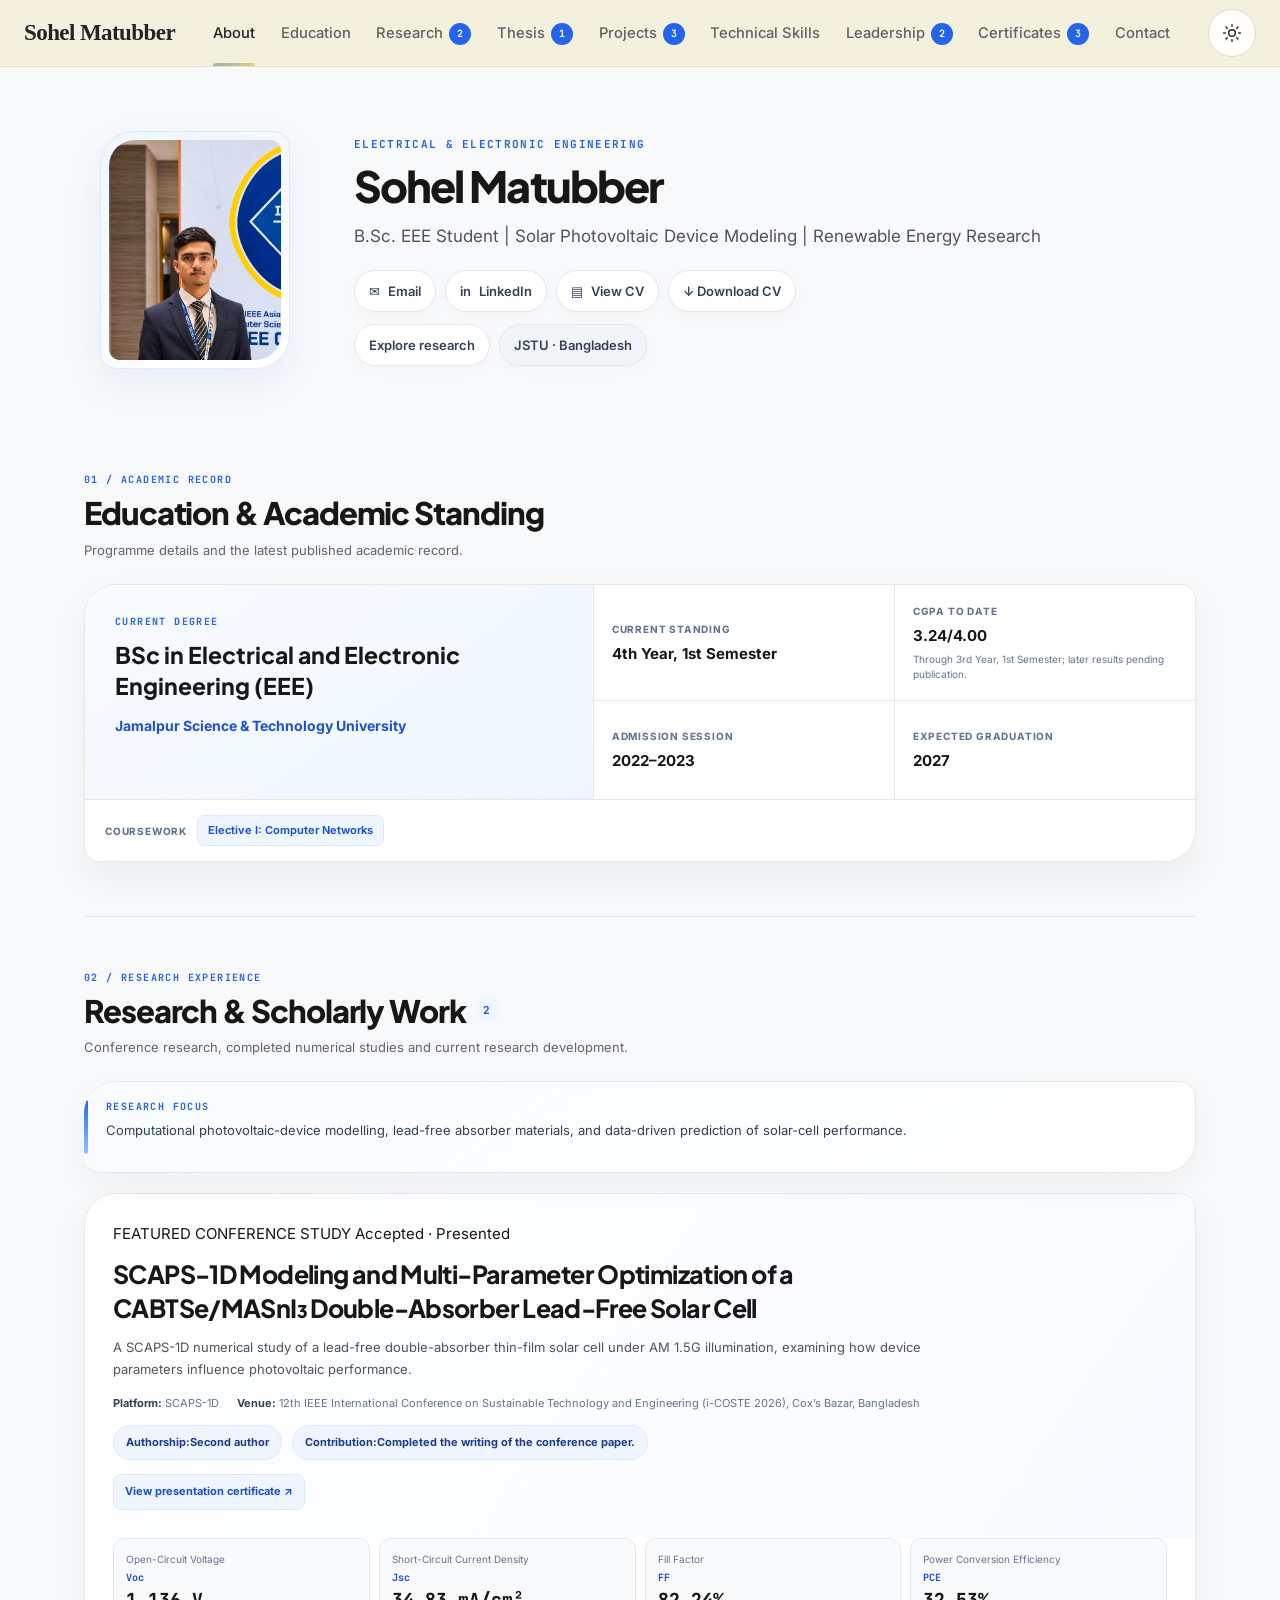
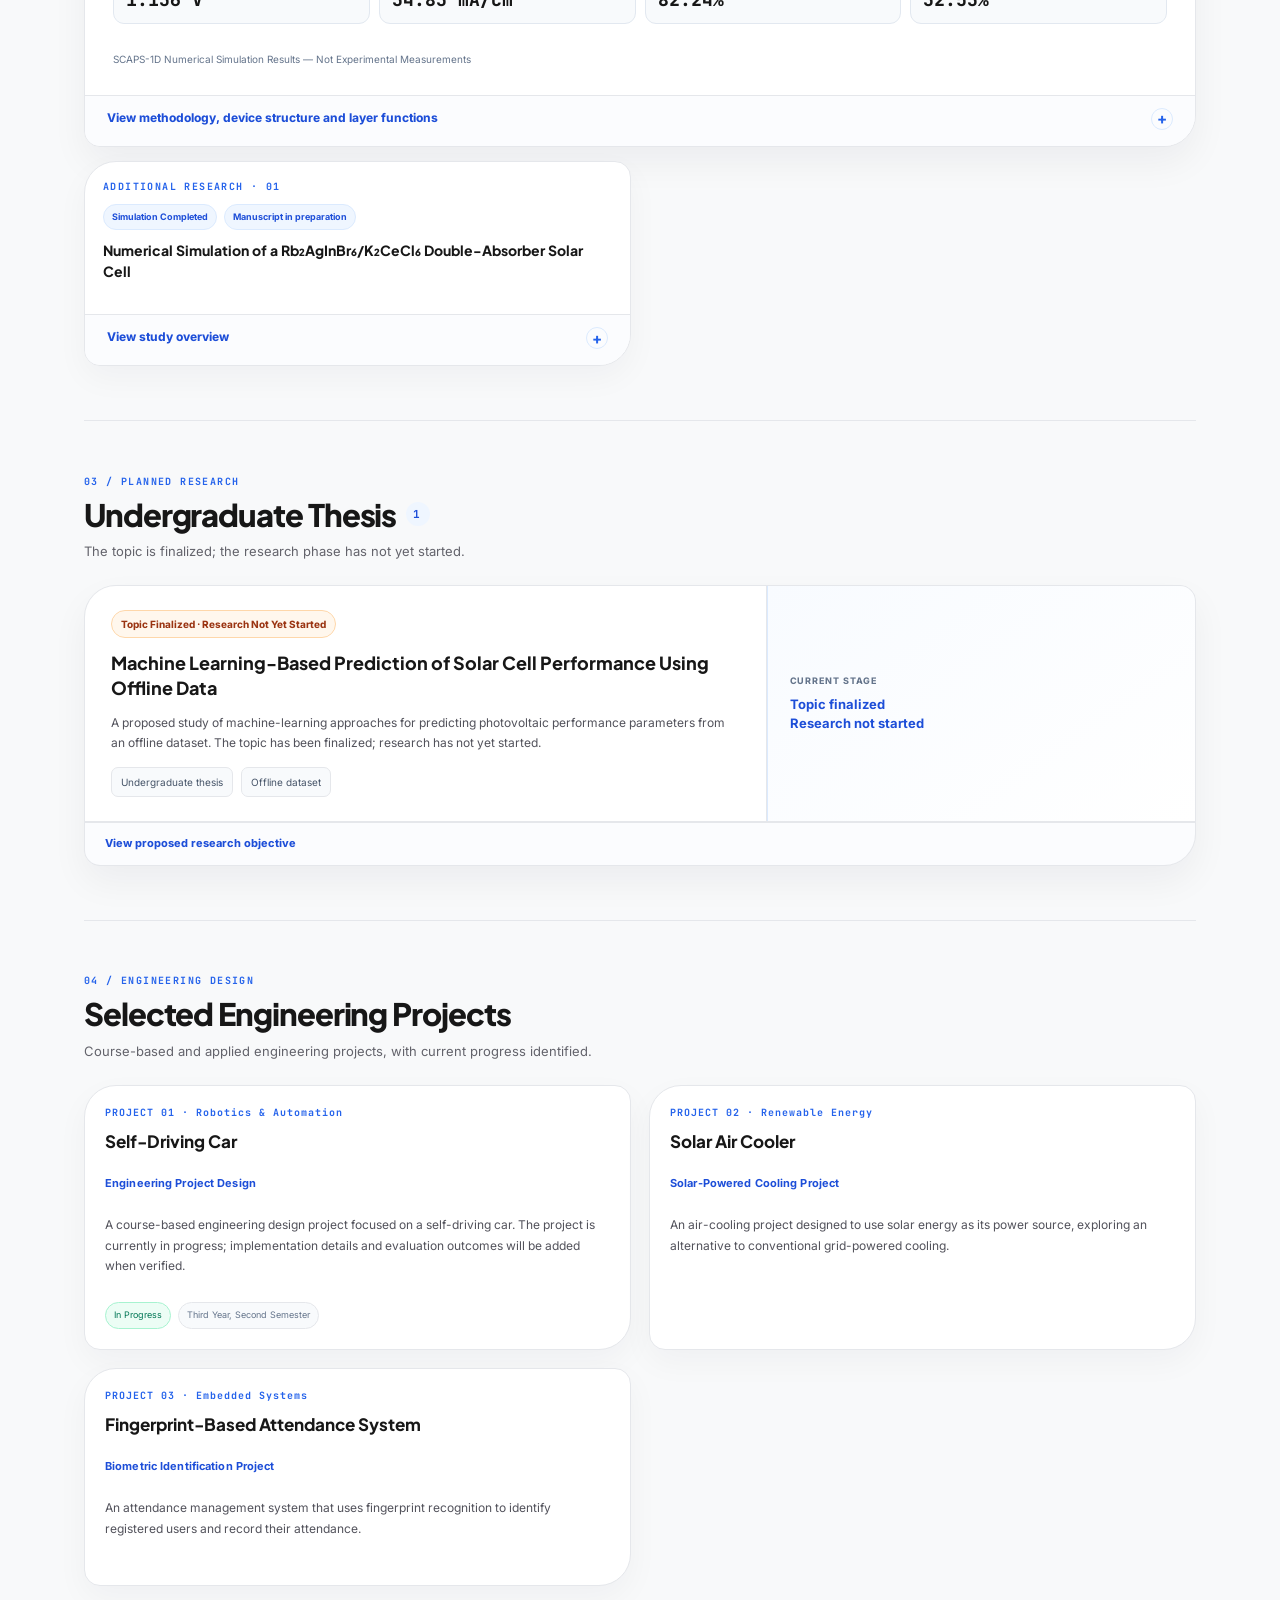
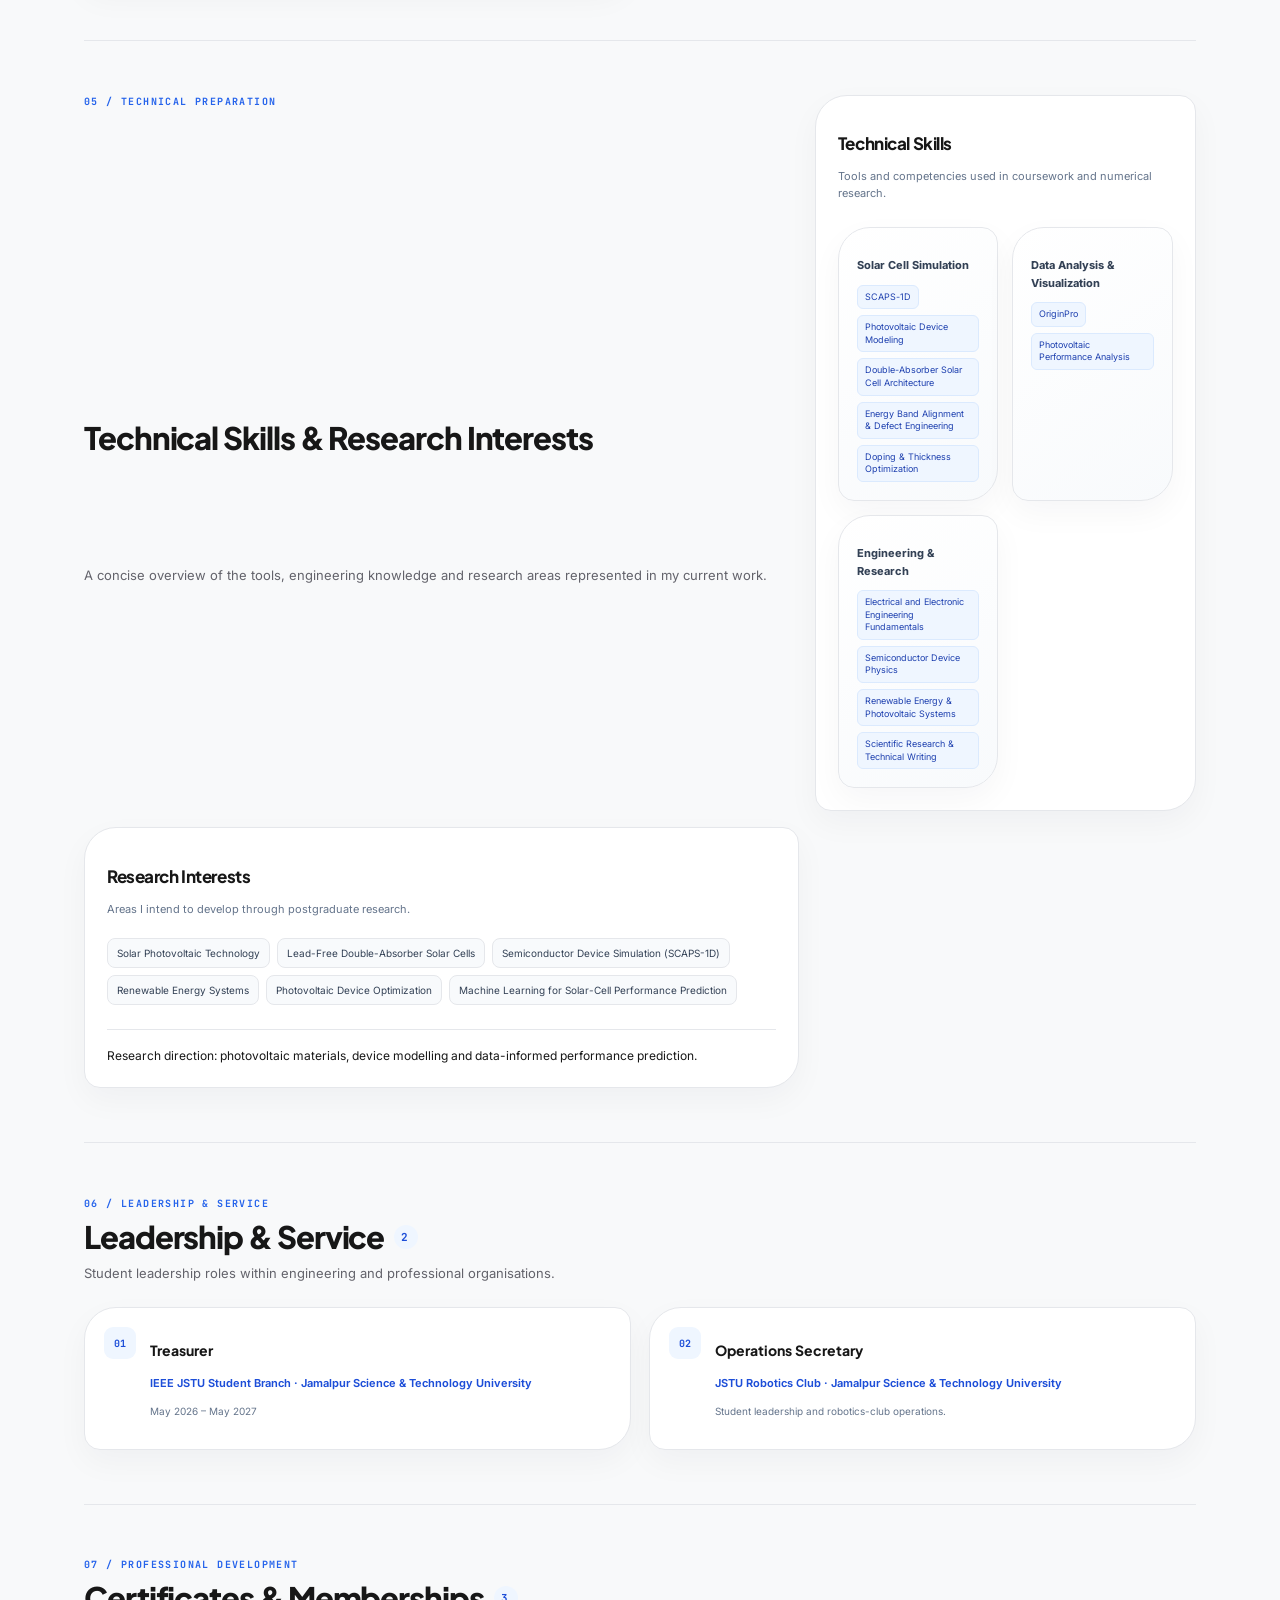
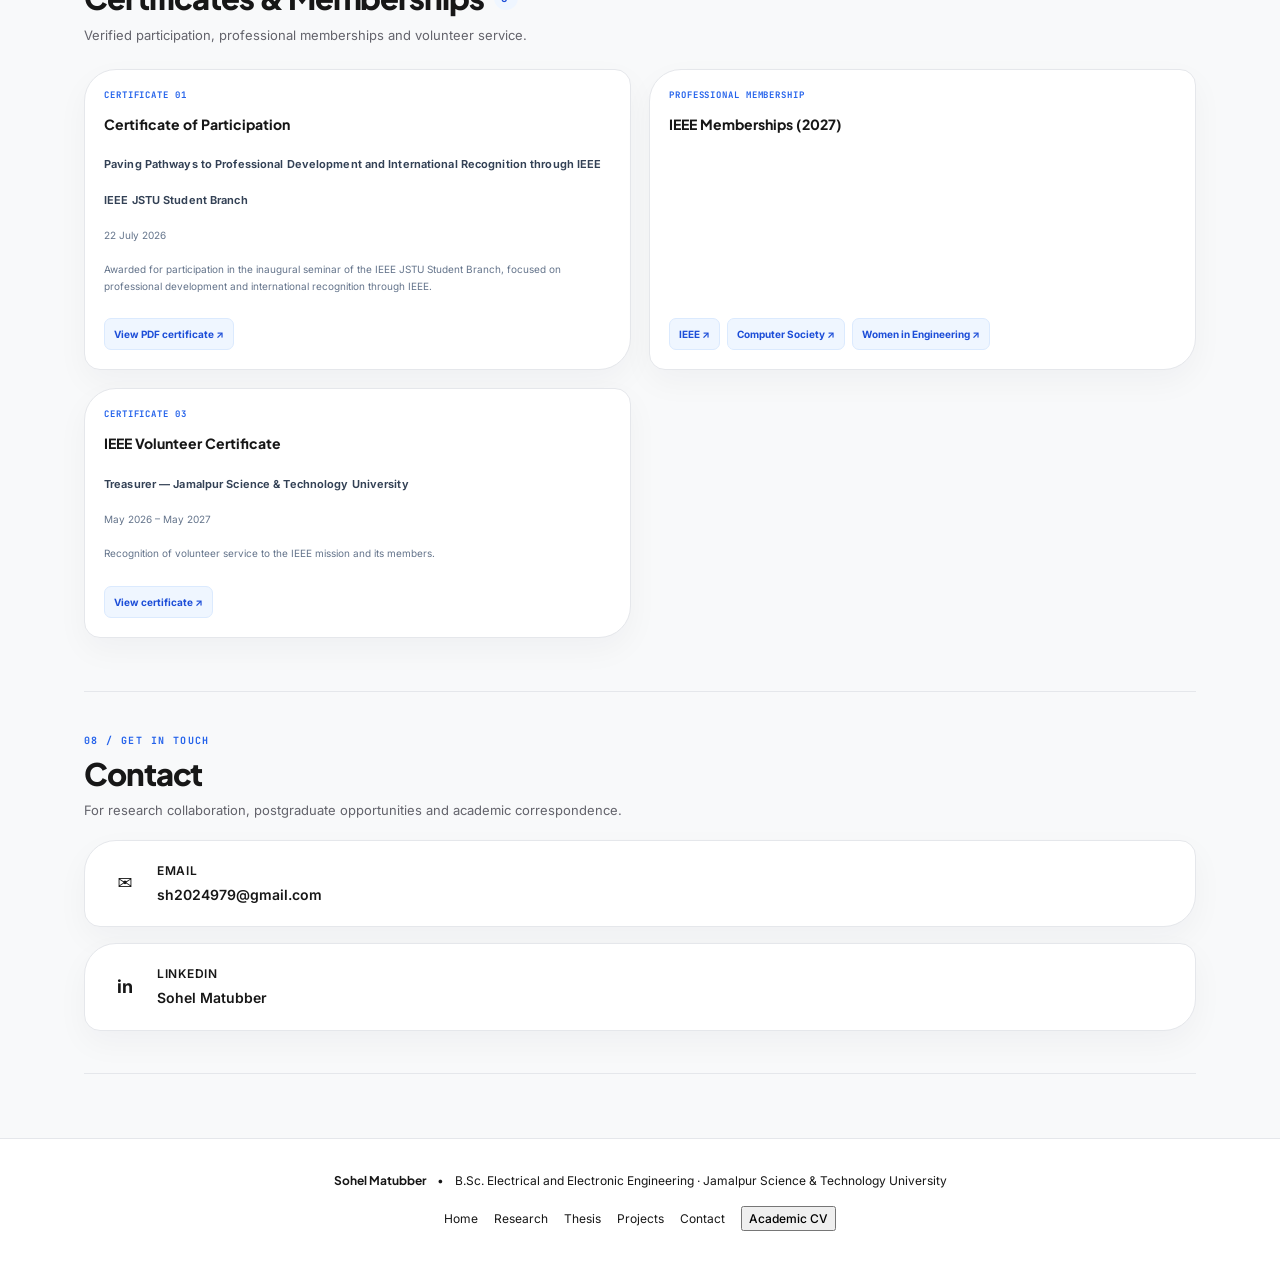
==== index.html @ e25b1589 "Add files via upload" ====
<!DOCTYPE html>

<html class="scroll-smooth" lang="en">
<head>
<meta charset="utf-8"/>
<meta content="width=device-width, initial-scale=1.0" name="viewport"/>
<meta content="#F8F9FA" name="theme-color"/>
<link href="data:image/svg+xml,%3Csvg xmlns='http://www.w3.org/2000/svg' viewBox='0 0 40 40'%3E%3Crect width='40' height='40' rx='8' fill='%23171717'/%3E%3Ctext x='20' y='26' text-anchor='middle' font-family='sans-serif' font-size='18' fill='white'%3ESM%3C/text%3E%3C/svg%3E" rel="icon"/>
<link href="https://fonts.googleapis.com" rel="preconnect"/>
<link crossorigin="" href="https://fonts.gstatic.com" rel="preconnect"/>
<link href="https://fonts.googleapis.com/css2?family=Inter:wght@400;500;600;700&amp;family=JetBrains+Mono:wght@400;500;600;700&amp;family=Plus+Jakarta+Sans:wght@600;700;800&amp;display=swap" rel="stylesheet"/>
<script type="application/ld+json">
    {"@context":"https://schema.org","@type":"Person","name":"Sohel Matubber","affiliation":{"@type":"CollegeOrUniversity","name":"Jamalpur Science & Technology University"},"sameAs":["https://www.linkedin.com/in/sohel-matubber"]}
  </script>
<style>
/* === Academic portfolio information architecture and section-specific layouts === */
:root { --portfolio-blue:#2563EB; --portfolio-blue-dark:#1D4ED8; --portfolio-ink:#171717; --portfolio-muted:#52525B; --portfolio-line:#E5E7EB; --portfolio-surface:#FFFFFF; --portfolio-canvas:#F8F9FA; }
main { max-width: 1160px !important; }
main > section { margin-block: 0; }
.portfolio-section { padding-block: clamp(30px,4vw,52px); border-bottom:1px solid #E5E7EB; }
.section-heading { display:grid; gap:6px; margin-bottom:22px; }
.section-kicker { display:block; color:#2563EB; font:700 10px/1.4 "JetBrains Mono",monospace; letter-spacing:.14em; text-transform:uppercase; }
.section-title-row { display:flex; align-items:center; gap:10px; flex-wrap:wrap; }
.section-title-row h2 { margin:0; color:#171717; font:800 clamp(23px,2.5vw,31px)/1.2 "Plus Jakarta Sans",Inter,sans-serif; letter-spacing:-.035em; }
.section-subtitle { max-width:760px; margin:0; color:#63636B; font-size:13px; line-height:1.65; }
.section-count { display:inline-grid; min-width:24px; height:24px; place-items:center; padding:0 7px; border-radius:999px; background:#EFF6FF; color:#1D4ED8; font:700 11px "JetBrains Mono",monospace; }
.reference-badge-neutral { background:#F1F5F9 !important; color:#334155 !important; border:1px solid #E2E8F0; }
.reference-biography { margin-top:30px !important; }
.reference-biography p { max-width:820px; text-align:left !important; font-size:15px !important; line-height:1.8 !important; }

/* Education: a credential panel plus compact academic facts. */
.education-card { display:grid; grid-template-columns:minmax(0,1.1fr) minmax(0,1.3fr); overflow:hidden; border:1px solid #E2E8F0; border-radius:18px; background:#fff; box-shadow:0 5px 20px rgba(15,23,42,.035); }
.education-primary { padding:clamp(20px,3vw,30px); background:linear-gradient(145deg,#F8FBFF,#EFF6FF); border-right:1px solid #DBEAFE; }
.education-degree { margin:10px 0 8px; color:#171717; font:750 clamp(18px,2vw,23px)/1.35 "Plus Jakarta Sans",Inter,sans-serif; }
.education-university { color:#1D4ED8; font-size:14px; font-weight:700; line-height:1.6; }
.education-session { margin-top:10px; color:#64748B; font-size:12px; }
.education-facts { display:grid; grid-template-columns:repeat(2,minmax(0,1fr)); gap:1px; background:#E5E7EB; }
.education-fact { min-height:98px; padding:18px; background:#fff; display:flex; flex-direction:column; justify-content:center; gap:6px; }
.education-fact span,.education-coursework-label { color:#64748B; font-size:10px; font-weight:750; letter-spacing:.08em; text-transform:uppercase; }
.education-fact strong { color:#171717; font-size:15px; line-height:1.4; }
.education-fact small { color:#64748B; font-size:10px; line-height:1.5; }
.education-coursework { grid-column:1/-1; padding:15px 20px; border-top:1px solid #E5E7EB; display:flex; align-items:center; flex-wrap:wrap; gap:10px; background:#fff; }
.education-coursework-chip { display:inline-flex; padding:6px 10px; border:1px solid #DBEAFE; border-radius:7px; background:#EFF6FF; color:#1D4ED8; font-size:11px; font-weight:650; }

/* Research: visible evidence first, technical depth on demand. */
.research-focus-card { margin-bottom:20px; padding:16px 20px; border:1px solid #DBEAFE; border-left:4px solid #2563EB; border-radius:12px; background:#F8FBFF; }
.research-focus-card p { margin-top:5px; color:#334155; font-size:13px; line-height:1.7; }
.featured-research-host { margin-top:0; }
.research-feature-card { overflow:hidden; border:1px solid #DCE5F2; border-radius:18px; background:#fff; box-shadow:0 8px 26px rgba(15,23,42,.045); }
.research-feature-heading { padding:clamp(20px,3vw,28px); background:linear-gradient(125deg,#fff 0%,#F7FAFF 100%); }
.research-feature-title { max-width:850px; margin:12px 0 0; color:#171717; font:750 clamp(18px,2vw,25px)/1.35 "Plus Jakarta Sans",Inter,sans-serif; letter-spacing:-.025em; }
.research-feature-summary { max-width:850px; margin:10px 0 0; color:#52525B; font-size:13px; line-height:1.75; }
.research-feature-meta { display:flex; flex-wrap:wrap; gap:8px 18px; margin-top:14px; color:#64748B; font-size:11px; }
.research-feature-meta strong { color:#334155; }
.research-preview-metrics { display:grid; grid-template-columns:repeat(4,minmax(0,1fr)); gap:9px; padding:0 clamp(20px,3vw,28px) 18px; }
.research-preview-metric { min-height:76px; display:flex; flex-direction:column; justify-content:center; gap:4px; padding:12px; border:1px solid #E2E8F0; border-radius:11px; background:#F8FAFC; }
.research-preview-metric span { color:#64748B; font-size:10px; }
.research-preview-metric small { color:#1D4ED8; font:700 10px "JetBrains Mono",monospace; }
.research-preview-metric strong { color:#171717; font:750 18px "JetBrains Mono",monospace; }
.research-preview-note { padding:0 clamp(20px,3vw,28px) 18px; color:#64748B; font-size:10px; line-height:1.5; }
.research-paper-actions { display:flex; flex-wrap:wrap; gap:9px; margin-top:14px; }
.research-paper-link { display:inline-flex; align-items:center; gap:6px; padding:8px 11px; border:1px solid #DBEAFE; border-radius:8px; color:#1D4ED8; background:#EFF6FF; font-size:11px; font-weight:700; text-decoration:none; }
.research-disclosure { border-top:1px solid #E5E7EB; background:#fff; }
.research-disclosure-summary { min-height:50px; padding:12px 22px; color:#1D4ED8; background:#FBFCFE; font-size:12px; font-weight:750; cursor:pointer; list-style:none; }
.research-disclosure-summary::-webkit-details-marker { display:none; }
.research-disclosure-summary::marker { content:""; }
.research-disclosure-summary::after { content:"+"; display:inline-grid; float:right; width:22px; height:22px; place-items:center; border:1px solid #DBEAFE; border-radius:50%; color:#2563EB; font-size:15px; line-height:1; }
.research-disclosure[open] > .research-disclosure-summary::after { content:"−"; }
.research-details-content { display:grid; gap:24px; padding:22px; border-top:1px solid #E5E7EB; }
.research-method-grid { display:grid; grid-template-columns:minmax(0,1fr) minmax(0,1fr); gap:20px; align-items:start; }
.research-method-copy h4,.research-section-heading h4 { margin:6px 0 8px; color:#171717; font:750 16px/1.4 "Plus Jakarta Sans",Inter,sans-serif; }
.research-method-copy p,.research-section-heading p { color:#52525B; font-size:12px; line-height:1.75; }
.research-structure-figure { margin:0; padding:10px; border:1px solid #E5E7EB; border-radius:12px; background:#fff; }
.research-structure-figure img { display:block; width:100%; max-height:270px; object-fit:contain; }
.research-structure-figure figcaption { margin-top:8px; color:#64748B; font-size:10px; line-height:1.55; }
.research-section-heading { display:flex; align-items:flex-end; justify-content:space-between; gap:12px; margin-bottom:12px; }
.research-section-eyebrow { color:#64748B; font:700 9px "JetBrains Mono",monospace; letter-spacing:.12em; }
.research-simulation-label,.research-layer-count { padding:6px 9px; border:1px solid #DBEAFE; border-radius:999px; background:#EFF6FF; color:#1D4ED8; font:700 9px "JetBrains Mono",monospace; white-space:nowrap; }
.research-metrics-section,.research-explorer-section { padding-top:20px; border-top:1px solid #E5E7EB; }
.research-metrics-grid { display:grid; grid-template-columns:repeat(4,minmax(0,1fr)); gap:9px; }
.research-metric-card { padding:12px; border:1px solid #E2E8F0; border-radius:10px; background:#F8FAFC; }
.research-metric-label { display:block; color:#64748B; font-size:10px; }
.research-metric-symbol { display:block; margin-top:4px; color:#1D4ED8; font:700 10px "JetBrains Mono",monospace; }
.research-metric-card strong { display:block; margin-top:5px; color:#171717; font:750 18px "JetBrains Mono",monospace; }
.research-metric-highlight { border-color:#BFDBFE; background:#EFF6FF; }
.research-metrics-footnote { margin-top:8px; color:#64748B; font-size:10px; }
.research-explorer-grid { display:grid; grid-template-columns:minmax(0,.9fr) minmax(0,1.1fr); gap:14px; }
.device-layer-list { display:grid; gap:5px; padding:12px; border:1px solid #E5E7EB; border-radius:12px; background:#F8FAFC; }
.device-layer-row { display:grid; justify-items:center; }
.device-layer-button { display:grid; width:100%; grid-template-columns:26px minmax(0,1fr) auto; align-items:center; gap:9px; min-height:51px; padding:8px 10px; border:1px solid var(--layer-border,#CBD5E1); border-left:4px solid var(--layer-color,#64748B); border-radius:9px; background:var(--layer-bg,#fff); color:#172033; text-align:left; cursor:pointer; transition:transform .18s ease,box-shadow .18s ease,border-color .18s ease; }
.device-layer-button:hover { transform:translateX(2px); }
.device-layer-button[aria-pressed="true"] { box-shadow:0 0 0 2px rgba(37,99,235,.14),0 5px 14px rgba(15,23,42,.06); border-color:var(--layer-color,#2563EB); }
.device-layer-button[data-layer="au"] { --layer-color:#C99B16; --layer-border:#E8D58B; --layer-bg:#FFFBEB; }
.device-layer-button[data-layer="zn3p2"] { --layer-color:#D97706; --layer-border:#FED7AA; --layer-bg:#FFF7ED; }
.device-layer-button[data-layer="masni3"] { --layer-color:#E11D48; --layer-border:#FECDD3; --layer-bg:#FFF1F2; }
.device-layer-button[data-layer="cuagbesnse4"] { --layer-color:#059669; --layer-border:#A7F3D0; --layer-bg:#ECFDF5; }
.device-layer-button[data-layer="etl"] { --layer-color:#0284C7; --layer-border:#BAE6FD; --layer-bg:#F0F9FF; }
.device-layer-button[data-layer="fto"] { --layer-color:#64748B; --layer-border:#CBD5E1; --layer-bg:#F1F5F9; }
.device-layer-number { display:grid; width:25px; height:25px; place-items:center; border-radius:7px; background:#fff; color:#475569; font:700 9px "JetBrains Mono",monospace; }
.device-layer-copy { display:grid; gap:3px; min-width:0; }
.device-layer-formula { color:#172033; font:750 13px "JetBrains Mono",monospace; }
.device-layer-material { overflow:hidden; color:#64748B; font-size:9px; text-overflow:ellipsis; white-space:nowrap; }
.device-layer-spec { color:#475569; font:700 9px "JetBrains Mono",monospace; white-space:nowrap; }
.device-layer-connector { color:#94A3B8; font-size:12px; }
.device-layer-direction { margin-top:6px; color:#64748B; font-size:9px; text-align:center; }
.layer-inspector-panel { display:flex; flex-direction:column; justify-content:space-between; padding:18px; border:1px solid #DBEAFE; border-radius:12px; background:linear-gradient(145deg,#fff,#F8FBFF); }
.layer-inspector-content { display:grid; gap:12px; }
.layer-inspector-heading { padding-bottom:10px; border-bottom:1px solid #E2E8F0; }
.layer-inspector-step { color:#2563EB; font:700 9px "JetBrains Mono",monospace; letter-spacing:.1em; }
.layer-inspector-heading h5 { display:flex; flex-wrap:wrap; align-items:center; gap:8px; margin:7px 0 0; color:#172033; font:750 15px "Plus Jakarta Sans",Inter,sans-serif; }
.layer-inspector-formula { padding:4px 7px; border:1px solid #DBEAFE; border-radius:6px; background:#EFF6FF; color:#1D4ED8; font:750 12px "JetBrains Mono",monospace; }
.layer-inspector-fact { display:grid; gap:3px; }
.layer-inspector-fact>span,.layer-inspector-description>span { color:#64748B; font-size:9px; font-weight:750; letter-spacing:.08em; text-transform:uppercase; }
.layer-inspector-fact>strong { color:#243247; font-size:11px; line-height:1.5; }
.layer-inspector-description p { margin-top:4px; color:#526176; font-size:11px; line-height:1.7; }
.layer-inspector-footer { margin-top:15px; padding-top:10px; border-top:1px solid #E2E8F0; color:#64748B; font-size:9px; }

/* Thesis: clearly labelled as planned work, not completed research. */
.thesis-card { display:grid; grid-template-columns:minmax(0,1fr) 220px; gap:0; overflow:hidden; border:1px solid #DBEAFE; border-radius:16px; background:#fff; box-shadow:0 5px 20px rgba(15,23,42,.035); }
.thesis-main { padding:22px 24px; }
.thesis-status { display:inline-flex; padding:5px 9px; border-radius:999px; background:#FFF7ED; color:#9A3412; border:1px solid #FED7AA; font-size:10px; font-weight:750; }
.thesis-title { margin:12px 0 8px; color:#171717; font:750 18px/1.4 "Plus Jakarta Sans",Inter,sans-serif; }
.thesis-summary { color:#52525B; font-size:12px; line-height:1.7; max-width:780px; }
.thesis-facts { display:flex; flex-wrap:wrap; gap:8px; margin-top:14px; }
.thesis-fact-chip { padding:6px 9px; border:1px solid #E5E7EB; border-radius:7px; color:#475569; background:#F8FAFC; font-size:10px; }
.thesis-side { display:flex; flex-direction:column; justify-content:center; gap:7px; padding:20px; border-left:1px solid #DBEAFE; background:#F8FBFF; }
.thesis-side span { color:#64748B; font-size:9px; font-weight:750; letter-spacing:.1em; text-transform:uppercase; }
.thesis-side strong { color:#1D4ED8; font-size:13px; line-height:1.5; }
.thesis-card details { grid-column:1/-1; border-top:1px solid #E5E7EB; }
.thesis-card details summary { padding:12px 20px; color:#1D4ED8; background:#FBFCFE; font-size:11px; font-weight:750; cursor:pointer; list-style:none; }
.thesis-card details summary::-webkit-details-marker { display:none; }
.thesis-detail-content { padding:15px 20px; border-top:1px solid #E5E7EB; color:#52525B; font-size:12px; line-height:1.7; }

/* Projects: visual index cards, not consecutive explanatory paragraphs. */
.project-grid { display:grid; grid-template-columns:repeat(2,minmax(0,1fr)); gap:14px; }
.project-card { position:relative; display:flex; min-height:205px; flex-direction:column; padding:20px; border:1px solid #E5E7EB; border-radius:15px; background:#fff; box-shadow:0 4px 16px rgba(15,23,42,.03); }
.project-card-primary { border-color:#BFDBFE; background:linear-gradient(145deg,#fff,#F8FBFF); }
.project-index { color:#2563EB; font:700 10px "JetBrains Mono",monospace; letter-spacing:.1em; }
.project-card h3 { margin-top:11px; color:#171717; font:750 17px/1.35 "Plus Jakarta Sans",Inter,sans-serif; }
.project-subtitle { margin-top:5px; color:#1D4ED8; font-size:11px; font-weight:700; }
.project-description { margin-top:12px; color:#52525B; font-size:12px; line-height:1.7; }
.project-meta { display:flex; flex-wrap:wrap; gap:7px; margin-top:auto; padding-top:14px; }
.project-meta span { padding:5px 8px; border:1px solid #E5E7EB; border-radius:7px; color:#64748B; background:#F8FAFC; font-size:9px; }
.project-status { border-color:#A7F3D0 !important; background:#ECFDF5 !important; color:#047857 !important; }

/* Technical skills: grouped capability tiles and a compact research-interest rail. */
.technical-section { display:grid; grid-template-columns:minmax(0,1.5fr) minmax(260px,.8fr); gap:16px; align-items:stretch; }
.skills-panel,.interests-panel { padding:22px; border:1px solid #E5E7EB; border-radius:16px; background:#fff; box-shadow:0 4px 16px rgba(15,23,42,.03); }
.skills-panel h2,.interests-panel h2 { color:#171717; font:750 17px "Plus Jakarta Sans",Inter,sans-serif; }
.skills-panel>div>p,.interests-panel p { color:#64748B; font-size:11px; line-height:1.6; }
.skills-card-grid { display:grid; grid-template-columns:repeat(2,minmax(0,1fr)); gap:10px; }
.skill-group-card { padding:14px; border:1px solid #E5E7EB; border-radius:11px; background:#F9FAFB; }
.skill-group-card h3 { margin-bottom:10px; color:#334155; font-size:11px; font-weight:750; }
.skill-chip-list { display:flex; flex-wrap:wrap; gap:6px; }
.skill-chip { display:inline-flex; padding:5px 7px; border:1px solid #DBEAFE; border-radius:6px; background:#EFF6FF; color:#1E40AF; font-size:9px; line-height:1.4; }
.interest-chip-list { display:flex; flex-wrap:wrap; gap:7px; margin-top:14px; }
.interest-chip { display:inline-flex; padding:7px 9px; border:1px solid #E5E7EB; border-radius:8px; background:#F8FAFC; color:#334155; font-size:10px; line-height:1.4; }

/* Leadership and certificates: evidence-led compact cards. */
.leadership-grid,.certificate-grid { display:grid; grid-template-columns:repeat(2,minmax(0,1fr)); gap:13px; }
.leadership-card,.certificate-card { padding:19px; border:1px solid #E5E7EB; border-radius:14px; background:#fff; box-shadow:0 4px 16px rgba(15,23,42,.03); }
.leadership-card { display:grid; grid-template-columns:34px minmax(0,1fr); gap:12px; }
.leadership-number { display:grid; width:32px; height:32px; place-items:center; border-radius:9px; background:#EFF6FF; color:#1D4ED8; font:700 10px "JetBrains Mono",monospace; }
.leadership-card h3,.certificate-card h3 { color:#171717; font:750 14px/1.4 "Plus Jakarta Sans",Inter,sans-serif; }
.leadership-org { margin-top:4px; color:#1D4ED8; font-size:11px; font-weight:650; }
.leadership-date { margin-top:8px; color:#64748B; font-size:10px; }
.certificate-card { display:flex; flex-direction:column; min-height:185px; }
.certificate-type { color:#2563EB; font:700 9px "JetBrains Mono",monospace; letter-spacing:.1em; text-transform:uppercase; }
.certificate-event { margin-top:8px; color:#334155; font-size:11px; font-weight:650; line-height:1.55; }
.certificate-description { margin-top:8px; color:#64748B; font-size:10px; line-height:1.65; }
.certificate-meta { margin-top:7px; color:#64748B; font-size:10px; }
.certificate-links { display:flex; flex-wrap:wrap; gap:7px; margin-top:auto; padding-top:14px; }
.certificate-link { display:inline-flex; padding:7px 9px; border:1px solid #DBEAFE; border-radius:7px; background:#EFF6FF; color:#1D4ED8; font-size:10px; font-weight:700; text-decoration:none; }
.contact-section { border-bottom:0; padding-bottom:28px; }
.contact-section .section-heading { margin-bottom:18px; }

/* Responsive and dark theme refinements. */
@media(max-width:820px) {
  .education-card { grid-template-columns:1fr; }
  .education-primary { border-right:0; border-bottom:1px solid #DBEAFE; }
  .research-method-grid,.research-explorer-grid,.technical-section { grid-template-columns:1fr; }
  .thesis-card { grid-template-columns:1fr; }
  .thesis-side { border-left:0; border-top:1px solid #DBEAFE; }
}
@media(max-width:620px) {
  .research-preview-metrics,.research-metrics-grid { grid-template-columns:repeat(2,minmax(0,1fr)); }
  .project-grid,.leadership-grid,.certificate-grid,.skills-card-grid { grid-template-columns:1fr; }
  .section-heading { margin-bottom:17px; }
  .education-facts { grid-template-columns:1fr 1fr; }
  .research-feature-meta { display:grid; gap:6px; }
  .research-details-content { padding:16px; }
  .device-layer-button { grid-template-columns:24px minmax(0,1fr); }
  .device-layer-spec { grid-column:2; }
}
:root[data-theme="dark"] .portfolio-section { border-bottom-color:#3F3F46; }
:root[data-theme="dark"] .section-title-row h2,
:root[data-theme="dark"] .education-degree,
:root[data-theme="dark"] .research-feature-title,
:root[data-theme="dark"] .project-card h3,
:root[data-theme="dark"] .skills-panel h2,
:root[data-theme="dark"] .interests-panel h2,
:root[data-theme="dark"] .leadership-card h3,
:root[data-theme="dark"] .certificate-card h3 { color:#FFFFFF; }
:root[data-theme="dark"] .section-subtitle,
:root[data-theme="dark"] .research-feature-summary,
:root[data-theme="dark"] .project-description,
:root[data-theme="dark"] .certificate-description { color:#D4D4D8; }
:root[data-theme="dark"] .education-card,
:root[data-theme="dark"] .education-fact,
:root[data-theme="dark"] .research-feature-card,
:root[data-theme="dark"] .project-card,
:root[data-theme="dark"] .skills-panel,
:root[data-theme="dark"] .interests-panel,
:root[data-theme="dark"] .leadership-card,
:root[data-theme="dark"] .certificate-card,
:root[data-theme="dark"] .thesis-card { background:#18181B; border-color:#3F3F46; }
:root[data-theme="dark"] .education-primary,
:root[data-theme="dark"] .thesis-side,
:root[data-theme="dark"] .research-feature-heading,
:root[data-theme="dark"] .research-focus-card { background:#1E293B; }
:root[data-theme="dark"] .education-facts { background:#3F3F46; }
:root[data-theme="dark"] .research-preview-metric,
:root[data-theme="dark"] .skill-group-card,
:root[data-theme="dark"] .interest-chip,
:root[data-theme="dark"] .project-meta span { background:#27272A; border-color:#52525B; }
:root[data-theme="dark"] .research-preview-metric strong,
:root[data-theme="dark"] .education-fact strong,
:root[data-theme="dark"] .education-university,
:root[data-theme="dark"] .thesis-title { color:#FFFFFF; }
:root[data-theme="dark"] .research-disclosure,
:root[data-theme="dark"] .research-disclosure-summary,
:root[data-theme="dark"] .thesis-card details summary { background:#18181B; }
:root[data-theme="dark"] .research-details-content,
:root[data-theme="dark"] .thesis-detail-content { border-color:#3F3F46; color:#D4D4D8; }


.nav-count { display:inline-grid; min-width:20px; height:20px; place-items:center; padding:0 5px; border-radius:999px; background:#2563EB; color:#fff; font-size:10px; font-weight:700; }
.additional-research-grid { display:grid; grid-template-columns:repeat(2,minmax(0,1fr)); gap:13px; margin-top:14px; }
.additional-research-card { overflow:hidden; border:1px solid #E5E7EB; border-radius:14px; background:#fff; }
.additional-research-main { padding:18px; }
.additional-research-status { display:flex; flex-wrap:wrap; gap:7px; margin-top:10px; }
.additional-research-status span { padding:5px 8px; border:1px solid #DBEAFE; border-radius:999px; background:#EFF6FF; color:#1D4ED8; font-size:9px; font-weight:700; }
.additional-research-card h3 { margin-top:10px; color:#171717; font:750 14px/1.5 "Plus Jakarta Sans",Inter,sans-serif; }
.additional-research-detail { padding:14px 20px; border-top:1px solid #E5E7EB; color:#52525B; font-size:11px; line-height:1.7; }
.research-architecture-line { display:flex; flex-wrap:wrap; align-items:center; justify-content:center; gap:7px; margin:12px 0; padding:12px; border:1px solid #DBEAFE; border-radius:10px; background:#F8FBFF; color:#1E40AF; font:700 10px "JetBrains Mono",monospace; }
.research-architecture-line b { color:#94A3B8; }
:root[data-theme="dark"] .additional-research-card { background:#18181B; border-color:#3F3F46; }
:root[data-theme="dark"] .additional-research-card h3 { color:#FFFFFF; }
:root[data-theme="dark"] .additional-research-detail { color:#D4D4D8; border-color:#3F3F46; }
:root[data-theme="dark"] .research-architecture-line { background:#1E293B; border-color:#334155; color:#DBEAFE; }
:root[data-theme="dark"] .education-session,
:root[data-theme="dark"] .education-fact small,
:root[data-theme="dark"] .education-fact span,
:root[data-theme="dark"] .thesis-summary,
:root[data-theme="dark"] .leadership-date { color:#D4D4D8; }
:root[data-theme="dark"] .education-coursework,
:root[data-theme="dark"] .research-focus-card { border-color:#334155; }
@media(max-width:620px) {
  .additional-research-grid { grid-template-columns:1fr; }
  .research-architecture-line { justify-content:flex-start; }
}

.layer-candidate-list { display:grid; gap:7px; padding-top:11px; border-top:1px solid #E2E8F0; }
.layer-candidate-list>span { color:#64748B; font-size:9px; font-weight:750; letter-spacing:.08em; text-transform:uppercase; }
.layer-candidate-list>div { display:flex; flex-wrap:wrap; gap:5px; }
.layer-candidate-list b { padding:5px 7px; border:1px solid #DBEAFE; border-radius:6px; background:#EFF6FF; color:#1D4ED8; font:700 10px "JetBrains Mono",monospace; }
:root[data-theme="dark"] .layer-candidate-list { border-color:#3F3F46; }
:root[data-theme="dark"] .layer-candidate-list b { background:#1E3A8A; border-color:#1D4ED8; color:#DBEAFE; }

  
main { padding-top:0 !important; padding-bottom:0 !important; }
main > section { margin:0 !important; }
.research-configuration { display:grid; gap:5px; margin-top:14px; padding:11px 13px; border:1px solid #E5E7EB; border-radius:9px; background:#F8FAFC; }
.research-configuration span { color:#64748B; font-size:9px; font-weight:750; letter-spacing:.08em; text-transform:uppercase; }
.research-configuration strong { color:#334155; font:700 10px/1.6 "JetBrains Mono",monospace; overflow-wrap:anywhere; }
:root[data-theme="dark"] .research-configuration { background:#27272A; border-color:#52525B; }
:root[data-theme="dark"] .research-configuration strong { color:#E4E4E7; }

  
.reference-hero {
  margin-left:calc((100vw - min(100vw,1160px)) / -2) !important;
  margin-right:calc((100vw - min(100vw,1160px)) / -2) !important;
}

  
/* ===== Professor-review refinement: compact portrait, clearer section hierarchy, softer non-square cards ===== */
.reference-hero-top{
  display:grid;
  grid-template-columns:minmax(160px,205px) minmax(0,1fr);
  gap:clamp(24px,4vw,48px);
  align-items:start;
}
.reference-portrait-wrap{
  width:100%;
  max-width:205px;
}
.reference-portrait{
  position:relative;
  width:100%;
  aspect-ratio:4 / 5;
  padding:10px;
  border:1px solid #DBEAFE;
  border-radius:36px 16px 36px 16px;
  background:linear-gradient(160deg,#EFF6FF 0%,#FFFFFF 72%);
  box-shadow:0 14px 36px rgba(37,99,235,.08);
  overflow:hidden;
}
.reference-portrait img{
  width:100% !important;
  height:100% !important;
  object-fit:cover;
  object-position:center top;
  display:block;
  border-radius:28px 12px 28px 12px;
}
.reference-identity{
  min-width:0;
  padding-top:4px;
}
.reference-actions,
.reference-badges{
  display:flex;
  flex-wrap:wrap;
  gap:10px;
}
.reference-action,
.reference-badge{
  display:inline-flex;
  align-items:center;
  gap:8px;
  padding:10px 14px;
  border:1px solid #E5E7EB;
  border-radius:999px;
  background:#FFFFFF;
  box-shadow:0 4px 14px rgba(15,23,42,.03);
}
.reference-biography{
  max-width:72ch;
}
.reference-biography p{
  margin:0;
}
.portfolio-section{
  padding-block:clamp(44px,5vw,64px);
}
.section-heading{
  margin-bottom:24px;
}
.education-card,
.research-feature-card,
.research-focus-card,
.additional-research-card,
.thesis-card,
.project-card,
.skill-group-card,
.certificate-card,
.leadership-card,
.skills-panel,
.interests-panel,
.contact-section .academic-card{
  border-radius:32px 16px 32px 16px !important;
  overflow:hidden;
  border:1px solid #E5E7EB;
  background:#FFFFFF;
  box-shadow:0 12px 32px rgba(15,23,42,.04);
}
.research-focus-card{
  position:relative;
  padding:18px 22px;
  border-left:0;
  background:linear-gradient(145deg,#F8FBFF 0%,#FFFFFF 100%);
}
.research-focus-card::before{
  content:"";
  position:absolute;
  left:0;
  top:18px;
  bottom:18px;
  width:4px;
  border-radius:999px;
  background:linear-gradient(180deg,#2563EB 0%,#93C5FD 100%);
}
.education-card,
.research-feature-card,
.thesis-card{
  box-shadow:0 16px 36px rgba(15,23,42,.05);
}
.additional-research-grid,
.project-grid,
.certificate-grid,
.leadership-grid{
  display:grid;
  grid-template-columns:repeat(2,minmax(0,1fr));
  gap:18px;
}
.project-card,
.additional-research-card,
.certificate-card,
.leadership-card{
  height:100%;
}
.project-subtitle,
.certificate-event,
.leadership-subtitle{
  letter-spacing:.01em;
}
.project-meta span,
.additional-research-status span,
.certificate-meta span,
.leadership-meta span{
  border-radius:999px;
}
.thesis-card{
  display:grid;
  grid-template-columns:minmax(0,1.35fr) minmax(250px,.85fr);
  gap:1px;
  background:#E5E7EB;
}
.thesis-main,
.thesis-side{
  background:#FFFFFF;
}
.thesis-main{
  padding:24px 26px;
}
.thesis-side{
  padding:24px 22px;
  background:linear-gradient(145deg,#F8FBFF,#FFFFFF);
}
.skills-card-grid{
  display:grid;
  grid-template-columns:repeat(2,minmax(0,1fr));
  gap:14px;
}
.skill-group-card{
  padding:18px;
  background:linear-gradient(145deg,#FFFFFF,#F8FAFC);
}
.device-layer-list{
  padding:14px;
  border-radius:24px 12px 24px 12px;
  background:linear-gradient(160deg,#F8FAFC,#FFFFFF);
}
.device-layer-button{
  border-radius:18px 10px 18px 10px;
}
.research-structure-figure{
  border-radius:28px 14px 28px 14px;
  overflow:hidden;
}
.research-authorship{
  display:flex;
  flex-wrap:wrap;
  gap:10px;
  margin-top:12px;
}
.research-authorship span{
  display:inline-flex;
  align-items:center;
  padding:8px 12px;
  border:1px solid #DBEAFE;
  border-radius:999px;
  background:#EFF6FF;
  color:#1E3A8A;
  font-size:11px;
  font-weight:700;
}
.research-paper-actions{
  margin-top:14px;
}
.contact-section .grid{
  row-gap:16px;
}
:root[data-theme="dark"] .reference-portrait{
  border-color:#1D4ED8;
  background:linear-gradient(160deg,#111827 0%,#0A0A0A 72%);
  box-shadow:0 16px 36px rgba(2,6,23,.45);
}
:root[data-theme="dark"] .reference-action,
:root[data-theme="dark"] .reference-badge,
:root[data-theme="dark"] .education-card,
:root[data-theme="dark"] .research-feature-card,
:root[data-theme="dark"] .research-focus-card,
:root[data-theme="dark"] .additional-research-card,
:root[data-theme="dark"] .thesis-card,
:root[data-theme="dark"] .project-card,
:root[data-theme="dark"] .skill-group-card,
:root[data-theme="dark"] .certificate-card,
:root[data-theme="dark"] .leadership-card,
:root[data-theme="dark"] .skills-panel,
:root[data-theme="dark"] .interests-panel,
:root[data-theme="dark"] .contact-section .academic-card,
:root[data-theme="dark"] .thesis-main,
:root[data-theme="dark"] .thesis-side{
  background:#111827;
  border-color:#334155;
  box-shadow:none;
}
:root[data-theme="dark"] .research-focus-card{
  background:linear-gradient(145deg,#0F172A 0%,#111827 100%);
}
:root[data-theme="dark"] .research-focus-card::before{
  background:linear-gradient(180deg,#60A5FA 0%,#1D4ED8 100%);
}
:root[data-theme="dark"] .thesis-card{
  background:#334155;
}
:root[data-theme="dark"] .skill-group-card{
  background:linear-gradient(145deg,#111827,#0F172A);
}
:root[data-theme="dark"] .device-layer-list{
  background:linear-gradient(160deg,#0F172A,#111827);
}
:root[data-theme="dark"] .research-authorship span{
  background:#0F172A;
  border-color:#1D4ED8;
  color:#DBEAFE;
}
@media (max-width: 1024px){
  .additional-research-grid,
  .project-grid,
  .certificate-grid,
  .leadership-grid,
  .skills-card-grid,
  .thesis-card{
    grid-template-columns:1fr;
  }
}
@media (max-width: 820px){
  .reference-hero-top{
    grid-template-columns:1fr;
    gap:20px;
  }
  .reference-portrait-wrap{
    max-width:170px;
  }
}

</style><style id="standalone-fallback-styles">
/* Standalone fallback styles: the site remains fully styled if Tailwind CDN is unavailable. */
:root{
  --site-blue:#2563EB;--site-blue-dark:#1D4ED8;--site-ink:#171717;
  --site-muted:#52525B;--site-line:#E5E7EB;--site-bg:#F8F9FA;
  --site-ivory:#F4F0DD;--site-ivory-line:#E7E0CA;
}
*,*::before,*::after{box-sizing:border-box}
html{scroll-behavior:smooth;scroll-padding-top:84px}
body{
  margin:0;background:var(--site-bg);color:var(--site-ink);
  font-family:Inter,system-ui,-apple-system,BlinkMacSystemFont,"Segoe UI",sans-serif;
  font-size:15px;line-height:1.6;-webkit-font-smoothing:antialiased;
}
body.modal-open{overflow:hidden}
img,svg{max-width:100%}
img{height:auto}
a{color:inherit;text-decoration:none}
button,input,textarea,select{font:inherit}
button{cursor:pointer}
[hidden]{display:none!important}
.skip-link{
  position:fixed;left:16px;top:12px;z-index:1000;transform:translateY(-160%);
  padding:9px 14px;border-radius:9px;background:#171717;color:#fff;font-size:13px;
}
.skip-link:focus{transform:translateY(0)}
main#main-content{
  width:100%;max-width:1160px!important;margin:0 auto;padding:0 24px;
}
.portfolio-header{
  position:sticky;top:0;z-index:100;width:100%;min-height:66px;
  background:rgba(244,240,221,.97);border-bottom:1px solid var(--site-ivory-line);
  backdrop-filter:blur(14px);transition:box-shadow .2s ease,background .2s ease;
}
.portfolio-header.scrolled{box-shadow:0 7px 22px rgba(15,23,42,.07)}
.portfolio-header-inner{
  width:min(1490px,calc(100% - 48px));min-height:66px;margin:0 auto;
  display:grid;grid-template-columns:auto minmax(0,1fr) auto;align-items:center;gap:26px;
}
.portfolio-brand{display:inline-flex;align-items:center;white-space:nowrap;color:#242424}
.portfolio-brand span{font:600 23px/1.15 Georgia,"Times New Roman",serif;letter-spacing:-.025em}
.portfolio-primary-nav{
  display:flex;min-width:0;align-items:center;justify-content:center;
  gap:clamp(14px,2vw,34px);
}
.portfolio-nav-link{
  position:relative;display:inline-flex;align-items:center;gap:6px;min-height:66px;
  padding:2px 0 0;color:#626262;font-size:clamp(14px,1.15vw,19px);
  font-weight:500;white-space:nowrap;transition:color .2s ease;
}
.portfolio-nav-link::after{
  content:"";position:absolute;left:0;right:0;bottom:0;height:3px;
  border-radius:3px 3px 0 0;background:linear-gradient(90deg,#8DBDA8,#E8C982);
  transform:scaleX(0);transform-origin:left;transition:transform .2s ease;
}
.portfolio-nav-link:hover,.portfolio-nav-link[aria-current="location"]{color:#242424}
.portfolio-nav-link:hover::after,.portfolio-nav-link[aria-current="location"]::after{transform:scaleX(1)}
.nav-count{
  display:inline-grid;min-width:22px;height:22px;padding:0 6px;place-items:center;
  border-radius:999px;background:#2563EB;color:white;font:700 10px/1 JetBrains Mono,monospace;
}
.portfolio-header-actions{display:flex;align-items:center;justify-content:flex-end;gap:12px}
.portfolio-theme-control{position:relative}
.portfolio-theme-trigger{
  display:grid;width:48px;height:48px;place-items:center;padding:0;border:1px solid #E5DDBF;
  border-radius:50%;background:#FFFEF8;color:#292929;transition:all .2s ease;
}
.portfolio-theme-trigger:hover{border-color:#2563EB;box-shadow:0 4px 14px rgba(37,99,235,.12)}
.portfolio-theme-icon{width:20px;height:20px}
.portfolio-moon-icon{display:none}
.portfolio-theme-menu{
  position:absolute;right:0;top:calc(100% + 10px);z-index:120;min-width:145px;
  padding:7px;border:1px solid #E7E0CA;border-radius:13px;background:#FFFDF5;
  box-shadow:0 14px 32px rgba(15,23,42,.13);
}
.portfolio-theme-menu button{
  display:block;width:100%;padding:9px 11px;border:0;border-radius:8px;background:transparent;
  color:#242424;text-align:left;font-size:13px;
}
.portfolio-theme-menu button:hover{background:#EFF6FF;color:#1D4ED8}
.portfolio-theme-menu button[aria-pressed="true"]{background:#2563EB;color:#fff}
.portfolio-menu-toggle{
  display:none;width:42px;height:42px;place-items:center;padding:0;
  border:1px solid #E7E0CA;border-radius:50%;background:#FFFEF8;color:#242424;
}
.portfolio-mobile-drawer{display:none}
.portfolio-mobile-drawer.is-open{display:block}
.drawer-clip{max-height:min(75vh,560px);overflow:auto}
.portfolio-mobile-nav{display:grid;gap:0;padding:5px 22px 15px}
.portfolio-mobile-link{
  display:flex;align-items:center;justify-content:space-between;gap:10px;
  padding:12px 4px;border-bottom:1px solid var(--site-ivory-line);
  color:#4B4B4B;font-size:15px;
}
.portfolio-mobile-link[aria-current="location"]{color:#1D4ED8;font-weight:700}
.reference-hero{
  padding:clamp(34px,5vw,64px) 0 clamp(34px,4vw,52px);
  margin-left:calc((100vw - min(100vw,1160px)) / -2)!important;
  margin-right:calc((100vw - min(100vw,1160px)) / -2)!important;
}
.reference-hero-top{
  width:min(100% - 48px,1080px);margin:0 auto;
  display:grid;grid-template-columns:190px minmax(0,1fr);
  align-items:center;gap:clamp(28px,5vw,68px);
}
.reference-portrait-wrap{width:100%;max-width:190px}
.reference-portrait{
  width:100%;aspect-ratio:4/5;padding:8px;overflow:hidden;
  border:1px solid #DBEAFE;border-radius:34px 16px 34px 16px;
  background:linear-gradient(150deg,#EFF6FF,#fff);
  box-shadow:0 14px 36px rgba(37,99,235,.08);
}
.reference-portrait img{
  display:block;width:100%;height:100%;object-fit:cover;object-position:center top;
  border-radius:26px 11px 26px 11px;
}
.reference-identity{min-width:0}
.reference-eyebrow{
  margin-bottom:9px;color:#2563EB;font:700 11px/1.4 JetBrains Mono,monospace;
  letter-spacing:.12em;text-transform:uppercase;
}
#hero-full-name{
  margin:0;color:#171717;font:800 clamp(30px,4vw,43px)/1.12 "Plus Jakarta Sans",Inter,sans-serif;
  letter-spacing:-.045em;
}
#hero-subtitle{max-width:760px;margin:12px 0 20px;color:#52525B;font-size:17px;line-height:1.65}
.reference-actions,.reference-badges{display:flex;flex-wrap:wrap;gap:9px}
.reference-action,.reference-badge{
  display:inline-flex;align-items:center;justify-content:center;gap:8px;min-height:42px;
  padding:9px 14px;border:1px solid #E2E8F0;border-radius:999px;background:#fff;
  color:#334155;font-size:13px;font-weight:600;box-shadow:0 4px 14px rgba(15,23,42,.025);
  transition:all .2s ease;
}
.reference-action:hover,.reference-badge:hover{border-color:#93C5FD;background:#EFF6FF;color:#1D4ED8}
.reference-badges{margin-top:12px}
.reference-badge-neutral{background:#F1F5F9!important;color:#334155!important}
.portfolio-section{padding-block:clamp(34px,4.2vw,56px);border-bottom:1px solid #E5E7EB}
.section-heading{display:grid;gap:7px;margin-bottom:23px}
.section-kicker{display:block;color:#2563EB;font:700 10px/1.4 JetBrains Mono,monospace;letter-spacing:.14em;text-transform:uppercase}
.section-title-row{display:flex;align-items:center;gap:10px;flex-wrap:wrap}
.section-title-row h2{margin:0;color:#171717;font:800 clamp(23px,2.5vw,31px)/1.2 "Plus Jakarta Sans",Inter,sans-serif;letter-spacing:-.035em}
.section-subtitle{max-width:760px;margin:0;color:#63636B;font-size:13px;line-height:1.7}
.section-count{display:inline-grid;min-width:24px;height:24px;place-items:center;padding:0 7px;border-radius:999px;background:#EFF6FF;color:#1D4ED8;font:700 11px JetBrains Mono,monospace}
.academic-card{border:1px solid #E2E8F0;border-radius:18px;background:#fff;box-shadow:0 8px 24px rgba(15,23,42,.04)}
.reference-biography{margin-top:20px}
.reference-biography p{max-width:820px;font-size:14px;line-height:1.8}
.js-only{display:inline-flex}
.contents{display:contents}
.grid{display:grid}
.flex{display:flex}
.inline-flex{display:inline-flex}
.block{display:block}
.hidden{display:none!important}
.items-center{align-items:center}
.justify-center{justify-content:center}
.justify-between{justify-content:space-between}
.flex-col{flex-direction:column}
.flex-wrap{flex-wrap:wrap}
.w-full{width:100%}.h-full{height:100%}
.w-5{width:20px}.h-5{height:20px}
.w-4{width:16px}.h-4{height:16px}
.w-10{width:40px}.h-10{height:40px}
.w-20{width:80px}.h-20{height:80px}
.mx-auto{margin-left:auto;margin-right:auto}
.mx-2{margin-left:8px;margin-right:8px}
.mt-1{margin-top:4px}.mt-3{margin-top:12px}.mt-6{margin-top:24px}.mt-16{margin-top:64px}
.mb-5{margin-bottom:20px}.mb-6{margin-bottom:24px}
.p-1\\.5{padding:6px}.p-3{padding:12px}.p-5{padding:20px}.p-6{padding:24px}
.px-3\\.5{padding-left:14px;padding-right:14px}.px-4{padding-left:16px;padding-right:16px}.px-5{padding-left:20px;padding-right:20px}
.py-0{padding-top:0;padding-bottom:0}.py-1\\.5{padding-top:6px;padding-bottom:6px}.py-3\\.5{padding-top:14px;padding-bottom:14px}.py-8{padding-top:32px;padding-bottom:32px}
.pt-4{padding-top:16px}
.gap-1\\.5{gap:6px}.gap-2{gap:8px}.gap-3{gap:12px}.gap-4{gap:16px}
.space-y-3>*+*{margin-top:12px}
.text-xs{font-size:12px}.text-sm{font-size:14px}.text-base{font-size:16px}.text-lg{font-size:18px}.text-xl{font-size:20px}.text-2xl{font-size:24px}
.font-medium{font-weight:500}.font-semibold{font-weight:600}.font-bold{font-weight:700}.font-extrabold{font-weight:800}
.font-display{font-family:"Plus Jakarta Sans",Inter,sans-serif}
.text-white{color:#fff}.text-\\[\\#171717\\]{color:#171717}.text-\\[\\#52525B\\]{color:#52525B}.text-\\[\\#63636B\\]{color:#63636B}.text-\\[\\#2563EB\\]{color:#2563EB}
.text-slate-300{color:#CBD5E1}.text-slate-500{color:#64748B}
.bg-white{background:#fff}.bg-\\[\\#171717\\]{background:#171717}.bg-\\[\\#2563EB\\]{background:#2563EB}.bg-\\[\\#EFF6FF\\]{background:#EFF6FF}.bg-\\[\\#F8F9FA\\]{background:#F8F9FA}
.rounded-lg{border-radius:9px}.rounded-xl{border-radius:12px}.rounded-2xl{border-radius:16px}.rounded-t-2xl{border-radius:16px 16px 0 0}.rounded-b-2xl{border-radius:0 0 16px 16px}
.border{border:1px solid #E5E7EB}.border-t{border-top:1px solid #E5E7EB}.border-\\[\\#E5E7EB\\]{border-color:#E5E7EB}
.uppercase{text-transform:uppercase}.tracking-tight{letter-spacing:-.025em}.tracking-wide{letter-spacing:.06em}
.break-all{overflow-wrap:anywhere}.select-none{user-select:none}
.max-w-7xl{max-width:1280px}.max-w-4xl{max-width:896px}
.scroll-mt-20{scroll-margin-top:80px}.scroll-mt-24{scroll-margin-top:96px}
.transition-colors{transition:color .2s ease,background-color .2s ease,border-color .2s ease}
.hover\\:text-\\[\\#2563EB\\]:hover{color:#2563EB}
.hover\\:border-\\[\\#2563EB\\]:hover{border-color:#2563EB}
.hover\\:bg-\\[\\#1D4ED8\\]:hover{background:#1D4ED8}
.hover\\:text-white:hover{color:#fff}
.hover\\:bg-white\\/10:hover{background:rgba(255,255,255,.1)}
.fixed{position:fixed}.inset-0{inset:0}.z-50{z-index:50}.overflow-y-auto{overflow-y:auto}
.bg-black\\/55{background:rgba(0,0,0,.55)}.backdrop-blur-sm{backdrop-filter:blur(4px)}
.shadow-xl{box-shadow:0 20px 35px rgba(0,0,0,.18)}
.contact-section{padding-block:42px}
:root[data-theme="dark"] body{background:#0A0A0A;color:#F4F4F5}
:root[data-theme="dark"] .portfolio-header{background:rgba(10,10,10,.97);border-color:#3F3F46}
:root[data-theme="dark"] .portfolio-brand,:root[data-theme="dark"] .portfolio-brand span{color:#F4F4F5}
:root[data-theme="dark"] .portfolio-nav-link{color:#D4D4D8}
:root[data-theme="dark"] .portfolio-nav-link:hover,:root[data-theme="dark"] .portfolio-nav-link[aria-current="location"]{color:#fff}
:root[data-theme="dark"] .portfolio-theme-trigger{background:#18181B;border-color:#52525B;color:#fff}
:root[data-theme="dark"] .portfolio-sun-icon{display:none}
:root[data-theme="dark"] .portfolio-moon-icon{display:block}
:root[data-theme="dark"] .portfolio-theme-menu{background:#18181B;border-color:#3F3F46}
:root[data-theme="dark"] .portfolio-theme-menu button{color:#F4F4F5}
:root[data-theme="dark"] .portfolio-theme-menu button:hover{background:#27272A}
:root[data-theme="dark"] .portfolio-menu-toggle{background:#18181B;border-color:#52525B;color:#fff}
:root[data-theme="dark"] .portfolio-mobile-drawer{background:#111827;border-color:#334155}
:root[data-theme="dark"] .portfolio-mobile-link{color:#E4E4E7;border-color:#334155}
:root[data-theme="dark"] #hero-full-name,:root[data-theme="dark"] .section-title-row h2{color:#F4F4F5}
:root[data-theme="dark"] #hero-subtitle,:root[data-theme="dark"] .section-subtitle{color:#A1A1AA}
:root[data-theme="dark"] .reference-action,:root[data-theme="dark"] .reference-badge{background:#18181B;border-color:#3F3F46;color:#E4E4E7}
:root[data-theme="dark"] .portfolio-section{border-color:#27272A}
@media(min-width:1024px){
  .portfolio-mobile-drawer{display:none!important}
}
@media(max-width:1100px){
  .portfolio-header-inner{width:calc(100% - 36px);grid-template-columns:1fr auto;gap:14px}
  .portfolio-primary-nav{display:none}
  .portfolio-menu-toggle{display:grid}
  .portfolio-header-actions{gap:9px}
  .portfolio-mobile-drawer{border-top:1px solid var(--site-ivory-line);background:var(--site-ivory)}
}
@media(max-width:760px){
  main#main-content{padding-inline:17px}
  .reference-hero{padding-block:30px}
  .reference-hero-top{width:calc(100% - 34px);grid-template-columns:140px minmax(0,1fr);gap:20px}
  .reference-portrait-wrap{max-width:140px}
  #hero-full-name{font-size:28px}
  #hero-subtitle{font-size:14px}
  .reference-action,.reference-badge{min-height:38px;padding:8px 11px;font-size:12px}
}
@media(max-width:540px){
  .portfolio-header-inner{width:calc(100% - 28px);min-height:60px}
  .portfolio-header{min-height:60px}
  .portfolio-brand span{font-size:20px}
  .portfolio-theme-trigger{width:42px;height:42px}
  .reference-hero-top{grid-template-columns:1fr;justify-items:start}
  .reference-portrait-wrap{max-width:132px}
  .reference-identity{width:100%}
  .reference-actions{gap:7px}
}
@media(prefers-reduced-motion:reduce){
  *,*::before,*::after{scroll-behavior:auto!important;animation-duration:.01ms!important;transition-duration:.01ms!important}
}

/* Responsive utility fallbacks retained for cards and modal controls. */
@media(min-width:640px){
  .sm\\:flex-row{flex-direction:row}
  .sm\\:text-2xl{font-size:24px}
  .sm\\:text-sm{font-size:14px}
  .sm\\:text-base{font-size:16px}
  .sm\\:p-6{padding:24px}
  .sm\\:p-10{padding:40px}
}
@media(min-width:768px){
  .md\\:grid-cols-3{grid-template-columns:repeat(3,minmax(0,1fr))}
}
@media(min-width:1024px){
  .lg\\:px-8{padding-left:32px;padding-right:32px}
}
@media(min-width:640px) and (max-width:767px){
  .sm\\:px-6{padding-left:24px;padding-right:24px}
}
@media(max-width:639px){
  .sm\\:px-6{padding-left:16px;padding-right:16px}
}
.selection\\:bg-blue-100 ::selection{background:#DBEAFE}
.selection\\:text-blue-900 ::selection{color:#1E3A8A}

</style>
</head>
<body class="bg-[#F8F9FA] text-[#171717] selection:bg-blue-100 selection:text-blue-900">
<a class="skip-link" href="#main-content">Skip to content</a>
<!-- ==================== STICKY ACADEMIC NAVIGATION ==================== -->
<header class="portfolio-header" id="site-header">
<div class="portfolio-header-inner">
<a aria-label="Sohel Matubber, home" class="portfolio-brand" href="#home">
<span id="nav-brand-name">Sohel Matubber</span>
</a>
<nav aria-label="Primary Navigation" class="portfolio-primary-nav" id="desktop-nav-links">
<!-- Populated dynamically from PORTFOLIO_DATA -->
</nav>
<div class="portfolio-header-actions">
<div class="portfolio-theme-control">
<button aria-controls="theme-menu" aria-expanded="false" aria-haspopup="true" aria-label="Choose colour theme" class="portfolio-theme-trigger" id="theme-trigger" type="button">
<svg aria-hidden="true" class="portfolio-theme-icon portfolio-sun-icon" fill="none" stroke="currentColor" stroke-linecap="round" stroke-width="1.8" viewbox="0 0 24 24">
<circle cx="12" cy="12" r="4"></circle>
<path d="M12 2v2m0 16v2M4.93 4.93l1.42 1.42m11.3 11.3 1.42 1.42M2 12h2m16 0h2M4.93 19.07l1.42-1.42m11.3-11.3 1.42-1.42"></path>
</svg>
<svg aria-hidden="true" class="portfolio-theme-icon portfolio-moon-icon" fill="none" stroke="currentColor" stroke-linecap="round" stroke-linejoin="round" stroke-width="1.8" viewbox="0 0 24 24">
<path d="M20.2 15.3A8.6 8.6 0 0 1 8.7 3.8 8.7 8.7 0 1 0 20.2 15.3Z"></path>
</svg>
</button>
<div aria-label="Colour theme options" class="portfolio-theme-menu" hidden="" id="theme-menu" role="group">
<button aria-pressed="true" data-theme-choice="light" type="button">Light</button>
<button aria-pressed="false" data-theme-choice="dark" type="button">Dark</button>
<button aria-pressed="false" data-theme-choice="system" type="button">System</button>
</div>
</div>
<button aria-controls="mobile-nav-drawer" aria-expanded="false" aria-label="Toggle navigation menu" class="portfolio-menu-toggle" id="mobile-menu-toggle" onclick="toggleMobileDrawer()" type="button">
<svg aria-hidden="true" class="w-5 h-5" fill="none" id="hamburger-icon-open" stroke="currentColor" stroke-width="2" viewbox="0 0 24 24">
<path d="M4 6h16M4 12h16M4 18h16" stroke-linecap="round" stroke-linejoin="round"></path>
</svg>
<svg aria-hidden="true" class="hidden w-5 h-5" fill="none" id="hamburger-icon-close" stroke="currentColor" stroke-width="2" viewbox="0 0 24 24">
<path d="M6 18L18 6M6 6l12 12" stroke-linecap="round" stroke-linejoin="round"></path>
</svg>
</button>
</div>
</div>
<div class="portfolio-mobile-drawer" id="mobile-nav-drawer" inert="">
<div class="drawer-clip">
<nav aria-label="Mobile Navigation" class="portfolio-mobile-nav" id="mobile-nav-links">
<!-- Populated dynamically from PORTFOLIO_DATA -->
</nav>
</div>
</div>
</header>
<!-- ==================== MAIN CONTENT ==================== -->
<main class="max-w-7xl mx-auto px-4 sm:px-6 lg:px-8 py-0" id="main-content" tabindex="-1">
<noscript><p>JavaScript is off. The biography and featured study are available below. Enable JavaScript for the layer explorer and printable CV.</p></noscript>
<!-- HERO & ACADEMIC OVERVIEW SECTION — reference-inspired layout -->
<!-- ==================== RESEARCH & INTERACTIVE SOLAR CELL EXPLORER ==================== -->
<!-- ==================== UNDERGRADUATE THESIS SECTION ==================== -->
<!-- ==================== TECHNICAL COMPETENCIES & RESEARCH INTERESTS ==================== -->
<!-- ==================== PROJECTS SECTION ==================== -->
<!-- ==================== EXPERIENCES SECTION ==================== -->
<!-- ==================== TRAINING & FIELD WORKS SECTION ==================== -->
<!-- ==================== CERTIFICATES SECTION ==================== -->
<!-- ==================== ACHIEVEMENTS SECTION ==================== -->
<!-- CONTACT -->
<section class="reference-hero scroll-mt-20" id="home">
<div class="reference-hero-top">
<div class="reference-portrait-wrap">
<div class="reference-portrait">
<img alt="Sohel Matubber" decoding="async" fetchpriority="high" height="258" id="hero-avatar-img" loading="eager" src="assets/Profile.png" width="190"/>
<div class="hidden w-full h-full flex flex-col items-center justify-center bg-gradient-to-br from-slate-50 to-slate-100 text-[#171717] select-none" id="hero-avatar-fallback">
<div class="w-20 h-20 rounded-2xl bg-[#171717] text-white flex items-center justify-center font-display font-extrabold text-2xl">SM</div>
<span class="mt-3 text-xs text-slate-500">EEE · Solar PV</span>
</div>
</div>
</div>
<div class="reference-identity">
<div class="reference-eyebrow">ELECTRICAL &amp; ELECTRONIC ENGINEERING</div>
<h1 id="hero-full-name">Sohel Matubber</h1>
<p id="hero-subtitle">B.Sc. EEE Student | Solar Photovoltaic Device Modeling | Renewable Energy Research</p>
<div class="reference-actions" id="hero-actions-bar">
<a aria-label="Email Sohel Matubber" class="reference-action" href="mailto:sh2024979@gmail.com">✉ <span>Email</span></a>
<a aria-label="Open LinkedIn profile" class="reference-action" href="https://www.linkedin.com/in/sohel-matubber" rel="noopener noreferrer" target="_blank">in <span>LinkedIn</span></a>
<button class="reference-action js-only" onclick="openCVModal(this)" type="button">▤ <span>View CV</span></button>
<span class="contents" id="hero-extra"></span>
</div>
<div class="reference-badges"><a class="reference-badge" href="#research">Explore research</a><span class="reference-badge reference-badge-neutral">JSTU · Bangladesh</span></div>
</div>
</div>

</section><section class="portfolio-section scroll-mt-24" data-nav="Education" hidden="" id="education"><div class="section-heading"><span class="section-kicker">01 / ACADEMIC RECORD</span><div class="section-title-row"><h2>Education &amp; Academic Standing</h2></div><p class="section-subtitle">Programme details and the latest published academic record.</p></div><div class="education-card-host" id="education-card"></div></section><section class="portfolio-section scroll-mt-24" id="research"><div class="section-heading"><span class="section-kicker">02 / RESEARCH EXPERIENCE</span><div class="section-title-row"><h2>Research &amp; Scholarly Work</h2><span class="section-count" id="section-badge-research">0</span></div><p class="section-subtitle">Conference research, completed numerical studies and current research development.</p></div><div class="research-focus-card" id="research-focus-card"><div><span class="section-kicker">RESEARCH FOCUS</span><p id="research-focus-copy"></p></div></div><!-- Featured Research Study Card --><div class="featured-research-host" id="featured-research-card">
<article class="academic-card rounded-2xl p-6 space-y-3">
<h3 class="text-xl font-bold">SCAPS-1D Modeling and Multi-Parameter Optimization of a CABTSe/MASnI₃ Double-Absorber Lead-Free Solar Cell</h3>
<p>I used SCAPS-1D to model a lead-free double-absorber thin-film solar cell under standard AM 1.5G illumination and to examine how device parameters affect photovoltaic performance.</p>
<p>SCAPS-1D numerical simulation results. No experimental validation.</p>
</article>
</div><!-- Additional double-absorber simulation research --><div class="additional-research-grid" id="additional-research-list">
<!-- Populated dynamically from PORTFOLIO_DATA.additionalResearch -->
</div></section><section class="portfolio-section scroll-mt-24" id="thesis"><div class="section-heading"><span class="section-kicker">03 / PLANNED RESEARCH</span><div class="section-title-row"><h2>Undergraduate Thesis</h2><span class="section-count" id="section-badge-thesis">0</span></div><p class="section-subtitle">The topic is finalized; the research phase has not yet started.</p></div><div class="thesis-card-host" id="thesis-container"></div></section><section class="portfolio-section scroll-mt-24" id="projects"><div class="section-heading"><span class="section-kicker">04 / ENGINEERING DESIGN</span><div class="section-title-row"><h2>Selected Engineering Projects</h2></div><p class="section-subtitle">Course-based and applied engineering projects, with current progress identified.</p></div><div class="project-grid" id="projects-container">
<!-- Populated dynamically from PORTFOLIO_DATA.projects -->
</div></section><section class="portfolio-section scroll-mt-24 technical-section" id="competencies"><div class="section-heading"><span class="section-kicker">05 / TECHNICAL PREPARATION</span><div class="section-title-row"><h2>Technical Skills &amp; Research Interests</h2></div><p class="section-subtitle">A concise overview of the tools, engineering knowledge and research areas represented in my current work.</p></div>
<!-- Categorized Skills (No Arbitrary Percentage Bars) -->
<div class="skills-panel">
<div class="mb-6">
<h2 class="text-xl sm:text-2xl font-display font-bold text-[#171717] tracking-tight">Technical Skills</h2>
<p class="mt-1 text-sm text-[#52525B]">Tools and competencies used in coursework and numerical research.</p>
</div>
<div class="skills-card-grid" id="skills-categories-grid">
<!-- Populated dynamically from PORTFOLIO_DATA.skills -->
</div>
</div>
<!-- Core Research Interests -->
<div class="interests-panel">
<div>
<h2 class="text-xl sm:text-2xl font-display font-bold text-[#171717] tracking-tight">Research Interests</h2>
<p class="mt-1 text-sm text-[#52525B] mb-5">Areas I intend to develop through postgraduate research.</p>
<div class="interest-chip-list" id="research-interests-list">
<!-- Populated dynamically from PORTFOLIO_DATA.researchInterests -->
</div>
</div>
<div class="mt-6 pt-4 border-t border-[#E5E7EB] text-xs text-[#52525B]">Research direction: photovoltaic materials, device modelling and data-informed performance prediction.</div>
</div>
</section><section class="portfolio-section scroll-mt-24" id="experiences"><div class="section-heading"><span class="section-kicker">06 / LEADERSHIP &amp; SERVICE</span><div class="section-title-row"><h2>Leadership &amp; Service</h2><span class="section-count" id="section-badge-experiences">0</span></div><p class="section-subtitle">Student leadership roles within engineering and professional organisations.</p></div><div class="leadership-grid" id="experiences-container">
<!-- Populated dynamically from PORTFOLIO_DATA.experiences -->
</div></section><section class="portfolio-section scroll-mt-24" id="certificates"><div class="section-heading"><span class="section-kicker">07 / PROFESSIONAL DEVELOPMENT</span><div class="section-title-row"><h2>Certificates &amp; Memberships</h2><span class="section-count" id="section-badge-certificates">0</span></div><p class="section-subtitle">Verified participation, professional memberships and volunteer service.</p></div><div class="certificate-grid" id="certificates-container">
<!-- Populated dynamically from PORTFOLIO_DATA.certificates -->
</div></section><section class="portfolio-section scroll-mt-24 contact-section" id="contact">
<div class="section-heading"><span class="section-kicker">08 / GET IN TOUCH</span><div class="section-title-row"><h2>Contact</h2></div><p class="section-subtitle">For research collaboration, postgraduate opportunities and academic correspondence.</p></div>
<div class="grid grid-cols-1 md:grid-cols-3 gap-4">
<a class="academic-card rounded-2xl p-5 flex items-center gap-3 hover:border-[#2563EB] transition-colors" href="mailto:sh2024979@gmail.com">
<span aria-hidden="true" class="w-10 h-10 rounded-xl bg-[#EFF6FF] text-[#2563EB] flex items-center justify-center text-lg">✉</span>
<span><span class="block text-xs text-[#63636B] font-semibold uppercase tracking-wide">Email</span><span class="block mt-1 text-sm font-semibold text-[#171717] break-all">sh2024979@gmail.com</span></span>
</a>
<a class="academic-card rounded-2xl p-5 flex items-center gap-3 hover:border-[#2563EB] transition-colors" href="https://www.linkedin.com/in/sohel-matubber" rel="noopener noreferrer" target="_blank">
<span aria-hidden="true" class="w-10 h-10 rounded-xl bg-[#EFF6FF] text-[#2563EB] flex items-center justify-center text-lg font-bold">in</span>
<span><span class="block text-xs text-[#63636B] font-semibold uppercase tracking-wide">LinkedIn</span><span class="block mt-1 text-sm font-semibold text-[#171717]">Sohel Matubber</span></span>
</a>
<span class="contents" id="contact-phone"></span>
</div>
</section></main>
<!-- ==================== FOOTER ==================== -->
<footer class="mt-16 bg-white border-t border-[#E5E7EB]">
<div class="max-w-7xl mx-auto px-4 sm:px-6 lg:px-8 py-8 flex flex-col sm:flex-row items-center justify-between gap-4 text-xs sm:text-sm text-[#52525B]">
<div>
<span class="font-display font-bold text-[#171717]">Sohel Matubber</span>
<span class="mx-2 text-[#E5E7EB]">•</span>
<span>B.Sc. Electrical and Electronic Engineering · Jamalpur Science &amp; Technology University</span>
</div>
<div class="flex flex-wrap items-center gap-4">
<a class="hover:text-[#2563EB] transition-colors" href="#home">Home</a>
<a class="hover:text-[#2563EB] transition-colors" href="#research">Research</a>
<a class="hover:text-[#2563EB] transition-colors" href="#thesis">Thesis</a>
<a class="hover:text-[#2563EB] transition-colors" href="#projects">Projects</a>
<a class="hover:text-[#2563EB] transition-colors" href="#contact">Contact</a>
<button class="hover:text-[#2563EB] transition-colors font-medium" onclick="openCVModal(this)" type="button">
          Academic CV
        </button>
</div>
</div>
</footer>
<!-- ==================== ACADEMIC CV PREVIEW MODAL ==================== -->
<div aria-labelledby="cv-modal-heading" aria-modal="true" class="hidden fixed inset-0 z-50 overflow-y-auto bg-black/55 backdrop-blur-sm p-3 sm:p-6" id="cv-modal" role="dialog">
<div class="max-w-4xl mx-auto my-4">
<!-- Modal Action Header -->
<div class="bg-[#171717] text-white px-5 py-3.5 rounded-t-2xl flex flex-wrap items-center justify-between gap-3">
<div class="flex items-center gap-2">
<span class="font-display font-bold text-sm sm:text-base" id="cv-modal-heading">
            Academic Curriculum Vitae (A4 Print Format)
          </span>
</div>
<div class="flex flex-wrap items-center gap-2">
<button class="inline-flex items-center gap-1.5 px-3.5 py-1.5 rounded-lg bg-[#2563EB] hover:bg-[#1D4ED8] text-white text-xs font-semibold transition-colors" onclick="triggerPrintCV()" type="button">
<svg class="w-4 h-4" fill="none" stroke="currentColor" stroke-width="2" viewbox="0 0 24 24">
<path d="M17 17h2a2 2 0 002-2v-4a2 2 0 00-2-2H5a2 2 0 00-2 2v4a2 2 0 002 2h2m2 4h6a2 2 0 002-2v-4a2 2 0 00-2-2H9a2 2 0 00-2 2v4a2 2 0 002 2zm8-12V5a2 2 0 00-2-2H9a2 2 0 00-2 2v4h10z" stroke-linecap="round" stroke-linejoin="round"></path>
</svg>
<span>Print / Save as PDF</span>
</button>
<button aria-label="Close Academic CV Preview" class="p-1.5 rounded-lg text-slate-300 hover:text-white hover:bg-white/10 transition-colors" onclick="closeCVModal()" type="button">
<svg class="w-5 h-5" fill="none" stroke="currentColor" stroke-width="2" viewbox="0 0 24 24">
<path d="M6 18L18 6M6 6l12 12" stroke-linecap="round" stroke-linejoin="round"></path>
</svg>
</button>
</div>
</div>
<!-- Visual A4 Preview Container -->
<div class="bg-white p-6 sm:p-10 rounded-b-2xl border border-[#E5E7EB] shadow-xl text-[#171717]" id="cv-modal-preview-body">
<!-- Populated dynamically from PORTFOLIO_DATA -->
</div>
</div>
</div>
<!-- ==================== DEDICATED PRINT-ONLY A4 CV SHEET ==================== -->
<!-- Hidden on screen; becomes the sole visible root element during @media print -->
<div class="hidden" id="printable-cv-sheet"></div>
<!-- ==================== CENTRALIZED CONFIGURATION & RENDER ENGINE ==================== -->
<script>
    /**
     * ============================================================================
     * CENTRALIZED PORTFOLIO CONFIGURATION (PORTFOLIO_DATA)
     * ============================================================================
     * Update personal details, links, images, and verified academic entries below.
     * Rules:
     * - Leave optional fields (university, email, linkedin, github, orcid, cvPdfUrl)
     *   as "" when not yet available; their UI links/lines will be omitted cleanly.
     * - Leave array sections empty ([]) until you have verified entries to add.
     * - Navigation count badges update automatically from array lengths.
     * ============================================================================
     */
    const PAPER_TITLE = "SCAPS-1D Modeling and Multi-Parameter Optimization of a CABTSe/MASnI₃ Double-Absorber Lead-Free Solar Cell";
    const PORTFOLIO_DATA = {
      fullName: "Sohel Matubber",
      brandName: "Sohel Matubber",
      subtitle: "B.Sc. EEE Student | Solar Photovoltaic Device Modeling | Renewable Energy Research",
      degree: "BSc in Electrical and Electronic Engineering (EEE)",
      academicStatus: "4th Year, 1st Semester",
      expectedGraduation: "2027",
      location: "Bangladesh",
      university: "Jamalpur Science & Technology University",
      email: "sh2024979@gmail.com",
      linkedin: "https://www.linkedin.com/in/sohel-matubber",
      github: "",     // TODO(owner): verified profile URL.
      orcid: "",      // TODO(owner): verified profile URL.
      profilePhoto: "assets/Profile.png",
      cvDocUrl: "documents/Sohel_Matubber_Academic_CV.docx",
      cvPdfUrl: "", // TODO(owner): verified downloadable PDF.
      cgpa: "3.24/4.00", // Cumulative result through 3rd Year, 1st Semester; subsequent results are pending publication.
      showCgpa: true,
      education: {years: "", session: "2022–2023", coursework: ["Elective I: Computer Networks"]},
      statementDraft: false,
      researchStatement: [
        "Computational photovoltaic-device modelling, lead-free absorber materials, and data-driven prediction of solar-cell performance."
      ],
      referees: [], // TODO(owner): {name, title, institution, email}, with permission.
      languages: [], // TODO(owner): {test, score, date}.
      awards: [], // TODO(owner): {title, institution, date}.
      googleScholar: "", researchGate: "", // TODO(owner): verified academic profile URLs.
      otherInterests: [], // TODO(owner): {interest, evidence} for supported interests.

      phone: "", // TODO(owner): optional public +880 number.
      biography: "I am developing a research profile in computational photovoltaic-device analysis, with a focus on lead-free solar-cell architectures and data-driven approaches to performance prediction.",

      researchInterests: [
        "Solar Photovoltaic Technology",
        "Lead-Free Double-Absorber Solar Cells",
        "Semiconductor Device Simulation (SCAPS-1D)",
        "Renewable Energy Systems",
        "Photovoltaic Device Optimization",
        "Machine Learning for Solar-Cell Performance Prediction"
      ],

      skills: [
        {category: "Machine Learning & Programming", items: []}, // TODO(owner): add only tools actually used.
        {
          category: "Solar Cell Simulation",
          items: [
            "SCAPS-1D",
            "Photovoltaic Device Modeling",
            "Double-Absorber Solar Cell Architecture",
            "Energy Band Alignment & Defect Engineering",
            "Doping & Thickness Optimization"
          ]
        },
        {
          category: "Data Analysis & Visualization",
          items: [
            "OriginPro",
            "Photovoltaic Performance Analysis"
          ]
        },
        {
          category: "Engineering & Research",
          items: [
            "Electrical and Electronic Engineering Fundamentals",
            "Semiconductor Device Physics",
            "Renewable Energy & Photovoltaic Systems",
            "Scientific Research & Technical Writing"
          ]
        }
      ],

      research: [
        {
          title: PAPER_TITLE,
          status: "Accepted · Presented",
          authorship: "Second author",
          contribution: "Completed the writing of the conference paper.",
          venue: "12th IEEE International Conference on Sustainable Technology and Engineering (i-COSTE 2026), Cox’s Bazar, Bangladesh",
          software: "SCAPS-1D",
          architecture: "FTO / ETL / CuAgBeSnSe₄ / MASnI₃ / Zn₃P₂ / Au",
          modeledConfiguration: "FTO / SnS₂ / CuAgBeSnSe₄ / MASnI₃ / Zn₃P₂ / Au",
          presentationCertificateUrl: "documents/IEEE%20presentation%20Certificate.pdf",
          deviceImage: "assets/conference-device-structure.png",
          resultsDisclaimer: "SCAPS-1D Numerical Simulation Results — Not Experimental Measurements",
          metrics: [
            { label: "Open-Circuit Voltage", symbol: "Voc", value: "1.136 V" },
            { label: "Short-Circuit Current Density", symbol: "Jsc", value: "34.83 mA/cm²" },
            { label: "Fill Factor", symbol: "FF", value: "82.24%" },
            { label: "Power Conversion Efficiency", symbol: "PCE", value: "32.53%" }
          ],
          summary: "A SCAPS-1D numerical study of a lead-free double-absorber thin-film solar cell under AM 1.5G illumination, examining how device parameters influence photovoltaic performance.",
          parameterSource: "", // TODO(owner): literature citations for material inputs.
          methodology: "The six-layer planar device was analysed numerically in SCAPS-1D under AM 1.5G illumination. The modeled configuration recorded in the research data uses SnS₂ as the electron transport layer (ETL), CuAgBeSnSe₄ and MASnI₃ as absorber layers, Zn₃P₂ as the hole transport layer (HTL), and Au as the rear contact.",
          layers: [
            {
              id: "fto",
              step: 1,
              formulaHtml: "FTO",
              plainFormula: "FTO",
              materialName: "Fluorine-Doped Tin Oxide",
              specification: "Thickness: 0.45 µm", shortSpecification: "0.45 µm",
              role: "Front TCO Contact",
              accentClass: "bg-sky-50 border-sky-200 text-sky-950",
              badgeClass: "bg-sky-100 text-sky-800",
              description: "Fluorine-doped tin oxide is the transparent conductive front electrode. It allows incident light to enter the device and provides the front electrical contact."
            },
            {
              id: "etl",
              step: 2,
              formulaHtml: "ETL",
              plainFormula: "ETL",
              materialName: "Electron Transport Layer",
              specification: "Thickness: 0.05 µm", shortSpecification: "0.05 µm",
              role: "Electron-selective transport layer",
              accentClass: "bg-blue-50 border-blue-200 text-blue-950",
              badgeClass: "bg-blue-100 text-blue-800",
              candidateMaterials: ["WS₂", "SnS₂", "ZnSe", "ZnO", "PCBM", "TiO₂"],
              description: "The electron transport layer (ETL) is positioned between FTO and the absorber stack. It supports selective electron extraction toward the front contact. The supplied schematic lists WS₂, SnS₂, ZnSe, ZnO, PCBM and TiO₂ as ETL candidates; the research record identifies SnS₂ in the reported modeled configuration."
            },
            {
              id: "cuagbesnse4",
              step: 3,
              formulaHtml: "CuAgBeSnSe<sub>4</sub>",
              plainFormula: "CuAgBeSnSe₄",
              materialName: "Copper–Silver–Beryllium–Tin Selenide Absorber",
              specification: "Thickness: 0.20 µm", shortSpecification: "0.20 µm",
              role: "Primary Lead-Free Absorber",
              accentClass: "bg-emerald-50 border-emerald-200 text-emerald-950",
              badgeClass: "bg-emerald-100 text-emerald-800",
              description: "CuAgBeSnSe₄ is the first absorber layer in the double-absorber stack. Its role is to absorb incident photons and generate electron–hole pairs for photovoltaic conversion."
            },
            {
              id: "masni3",
              step: 4,
              formulaHtml: "MASnI<sub>3</sub>",
              plainFormula: "MASnI₃",
              materialName: "Methylammonium Tin Iodide",
              specification: "Thickness: 0.50 µm", shortSpecification: "0.50 µm",
              role: "Secondary Lead-Free Perovskite Absorber",
              accentClass: "bg-teal-50 border-teal-200 text-teal-950",
              badgeClass: "bg-teal-100 text-teal-800",
              description: "Methylammonium tin iodide (MASnI₃) is the second absorber layer. It complements CuAgBeSnSe₄ in the double-absorber configuration and contributes to photon absorption."
            },
            {
              id: "zn3p2",
              step: 5,
              formulaHtml: "Zn<sub>3</sub>P<sub>2</sub>",
              plainFormula: "Zn₃P₂",
              materialName: "Zinc Phosphide",
              specification: "Thickness: 0.10 µm", shortSpecification: "0.10 µm",
              role: "Hole Transport Layer",
              accentClass: "bg-indigo-50 border-indigo-200 text-indigo-950",
              badgeClass: "bg-indigo-100 text-indigo-800",
              description: "Zinc phosphide (Zn₃P₂) is positioned between the absorber stack and the rear contact. In the modeled architecture it functions as the hole transport layer (HTL), supporting hole extraction toward Au."
            },
            {
              id: "au",
              step: 6,
              formulaHtml: "Au",
              plainFormula: "Au",
              materialName: "Gold",
              specification: "Work function: 5.1 eV", shortSpecification: "5.1 eV",
              role: "Back Metal Contact",
              accentClass: "bg-amber-50 border-amber-200 text-amber-950",
              badgeClass: "bg-amber-100 text-amber-800",
              description: "Gold (Au) forms the rear metal contact. The supplied schematic specifies a work function of 5.1 eV."
            }
          ]
        }
      ],

      // A separate double-absorber study: simulation is complete; manuscript writing remains.
      additionalResearch: [
        {
          title: "Numerical Simulation of a Rb₂AgInBr₆/K₂CeCl₆ Double-Absorber Solar Cell",
          simulationStatus: "Simulation Completed",
          writingStatus: "Manuscript in preparation",
          summary: "This research investigates a double-absorber solar-cell structure based on Rb₂AgInBr₆ and K₂CeCl₆. The numerical simulation stage has been completed, and the manuscript is in preparation."
        }
      ],

      // Proposed thesis direction; target performance is not a validated result.
      thesis: [
        {
          title: "Machine Learning-Based Prediction of Solar Cell Performance Using Offline Data",
          status: "Topic Finalized · Research Not Yet Started",
          category: "Undergraduate Thesis",
          summary: "A proposed study of machine-learning approaches for predicting photovoltaic performance parameters from an offline dataset. The topic has been finalized; research has not yet started.",
          dataSource: "Offline dataset",
          objective: "To develop and evaluate suitable predictive models for selected solar-cell performance parameters using a documented offline dataset."
        }
      ],

      // Engineering projects. Technical specifications and tools can be added
      // after confirming the actual implementation details.
      projects: [
        {
          title: "Self-Driving Car",
          // TODO(owner): add verified technical specifications, individual contribution, tools, outcomes and project resources.
          role: "", technologies: [], outcome: "", image: "", githubUrl: "", reportUrl: "",
          subtitle: "Engineering Project Design",
          category: "Robotics & Automation",
          status: "In Progress",
          date: "Third Year, Second Semester",
          description: "A course-based engineering design project focused on a self-driving car. The project is currently in progress; implementation details and evaluation outcomes will be added when verified."
        },
        {
          title: "Solar Air Cooler",
          // TODO(owner): verified contributions, tools, outcome, image and resource URLs.
          role: "", technologies: [], outcome: "", image: "", githubUrl: "", reportUrl: "",
          subtitle: "Solar-Powered Cooling Project",
          category: "Renewable Energy",
          description: "An air-cooling project designed to use solar energy as its power source, exploring an alternative to conventional grid-powered cooling."
        },
        {
          title: "Fingerprint-Based Attendance System",
          // TODO(owner): verified contributions, tools, outcome, image and resource URLs.
          role: "", technologies: [], outcome: "", image: "", githubUrl: "", reportUrl: "",
          subtitle: "Biometric Identification Project",
          category: "Embedded Systems",
          description: "An attendance management system that uses fingerprint recognition to identify registered users and record their attendance."
        }
      ],
      experiences: [
        {
          responsibilities: [], // TODO(owner): add one or two actual responsibilities.
          title: "Treasurer",
          subtitle: "IEEE JSTU Student Branch · Jamalpur Science & Technology University",
          date: "May 2026 – May 2027",
        },
        {
          title: "Operations Secretary",
          subtitle: "JSTU Robotics Club · Jamalpur Science & Technology University",
          date: "", // TODO(owner): verified term dates.
          description: "Student leadership and robotics-club operations."
        }
      ],
      certificates: [
        {
          title: "Certificate of Participation",
          event: "Paving Pathways to Professional Development and International Recognition through IEEE",
          subtitle: "IEEE JSTU Student Branch",
          date: "22 July 2026",
          description: "Awarded for participation in the inaugural seminar of the IEEE JSTU Student Branch, focused on professional development and international recognition through IEEE.",
          url: "documents/Certificate%20of%20Perticipation.pdf",
          linkLabel: "View PDF certificate"
        },
        { title: "IEEE Memberships (2027)", links: [
          {label: "IEEE", url: "documents/IEEE_Membership_2027.pdf"},
          {label: "Computer Society", url: "documents/IEEE_Computer_Society_Membership_2027.pdf"},
          {label: "Women in Engineering", url: "documents/IEEE_Women_in_Engineering_Membership_2027.pdf"}
        ]},
        { title: "IEEE Volunteer Certificate", subtitle: "Treasurer — Jamalpur Science & Technology University", date: "May 2026 – May 2027", description: "Recognition of volunteer service to the IEEE mission and its members.", url: "documents/IEEE_Volunteer_Treasurer_2026-2027.pdf" }
      ],
      technicalTalks: [], // The featured research record already contains the single conference presentation.

    };

    // TODO(owner): supply the portrait and referenced certificate PDFs at their configured paths.
    // Active selected layer in the 6-layer interactive solar cell explorer
    let activeSolarLayerId = "cuagbesnse4";

    /**
     * ESCAPE HTML UTILITY (Prevents XSS when rendering dynamic config strings)
     */
    function escapeHtml(value) {
      if (value === null || value === undefined) return "";
      return String(value)
        .replace(/&/g, "&amp;")
        .replace(/</g, "&lt;")
        .replace(/>/g, "&gt;")
        .replace(/"/g, "&quot;")
        .replace(/'/g, "&#39;");
    }

    /**
     * SAFE AVATAR FALLBACK HANDLER (Eliminates broken image icons if assets/Profile.png is missing)
     */
    function handleAvatarLoad(imgEl, fallbackId) {
      if (!imgEl) return;
      imgEl.classList.remove("hidden");
      imgEl.style.display = "block";
      imgEl.style.visibility = "visible";
      imgEl.style.opacity = "1";
      const fallbackEl = document.getElementById(fallbackId);
      if (fallbackEl) fallbackEl.classList.add("hidden");
    }

    function handleAvatarError(imgEl, fallbackId) {
      if (!imgEl) return;
      imgEl.onerror = null;
      imgEl.onload = null;
      imgEl.classList.add("hidden");
      const fallbackEl = document.getElementById(fallbackId);
      if (fallbackEl) fallbackEl.classList.remove("hidden");
    }

    /**
     * Set the avatar without reloading it when the HTML src already matches.
     * This avoids a second request during DOMContentLoaded that can cause a
     * briefly visible image to disappear on slower or cached connections.
     */
    function setAvatarSource(imgEl, fallbackId, source) {
      if (!imgEl) return;
      const safeSource = typeof source === "string" ? source.trim() : "";
      if (!safeSource) {
        handleAvatarError(imgEl, fallbackId);
        return;
      }

      // Assign handlers before checking/loading the resource.
      imgEl.onload = () => handleAvatarLoad(imgEl, fallbackId);
      imgEl.onerror = () => handleAvatarError(imgEl, fallbackId);

      // Do not reset src if the HTML already points to this exact file.
      // Reassigning src can unnecessarily restart the image request.
      if (imgEl.getAttribute("src") !== safeSource) {
        imgEl.setAttribute("src", safeSource);
      }

      // Handle images that finished loading before DOMContentLoaded.
      if (imgEl.complete) {
        if (imgEl.naturalWidth > 0) handleAvatarLoad(imgEl, fallbackId);
        else handleAvatarError(imgEl, fallbackId);
      }
    }

    /**
     * INITIALIZE AVATARS & HERO IDENTITY
     */
    function renderHeroSection() {
      const d = PORTFOLIO_DATA;
      document.getElementById("nav-brand-name").textContent = d.brandName;
      document.getElementById("hero-full-name").textContent = d.fullName;
      document.getElementById("hero-subtitle").textContent = d.subtitle;
      const heroBiography = document.getElementById("hero-biography");
      if (heroBiography) heroBiography.textContent = d.biography;

      // Configure both avatars from one canonical source without re-requesting
      // an image whose HTML src already matches PORTFOLIO_DATA.profilePhoto.
      const navImg = document.getElementById("nav-avatar-img");
      const heroImg = document.getElementById("hero-avatar-img");
      setAvatarSource(navImg, "nav-avatar-fallback", d.profilePhoto);
      setAvatarSource(heroImg, "hero-avatar-fallback", d.profilePhoto);

      const phone = publicPhone();
      const link = phone ? `<a class="reference-action" href="tel:${phone}">Phone · ${phone}</a>` : "";
      byId("contact-phone").innerHTML = link;
      byId("hero-extra").innerHTML = link;
      configureDownload();
    }

    const byId = id => document.getElementById(id);
    const publicPhone = () => /^\+880\d{10}$/.test(PORTFOLIO_DATA.phone) ? PORTFOLIO_DATA.phone : "";
    function safeUrl(value) {
      if (!value) return "";
      try {
        const url = new URL(value, "https://example.invalid/");
        return /^https?:$/.test(url.protocol) ? value : "";
      } catch { return ""; }
    }

    async function configureDownload() {
      for (const path of [PORTFOLIO_DATA.cvPdfUrl, PORTFOLIO_DATA.cvDocUrl].filter(safeUrl)) {
        try {
          const response = await fetch(path, {method: "HEAD"});
          if (!response.ok || /text\/html/i.test(response.headers.get("Content-Type") || "")) continue;
          const link = document.createElement("a");
          link.className = "reference-action";
          link.href = path;
          link.download = "";
          link.textContent = "↓ Download CV";
          byId("hero-extra").append(link);
          break;
        } catch { /* Try the next configured file. Preview and print remain available. */ }
      }
    }

    /**
     * DYNAMIC NAVIGATION & SECTION COUNT BADGES
     * Shows count badge ONLY when count >= 1; hides badge completely when count === 0.
     */
    function renderNavigation() {
      const items = [
        { label: "About", href: "#home" },
        { label: "Education", href: "#education" },
        { label: "Research", href: "#research", count: PORTFOLIO_DATA.research.length + (PORTFOLIO_DATA.additionalResearch || []).length },
        { label: "Thesis", href: "#thesis", count: (PORTFOLIO_DATA.thesis || []).length },
        { label: "Projects", href: "#projects", count: PORTFOLIO_DATA.projects.length },
        { label: "Technical Skills", href: "#competencies" },
        { label: "Leadership", href: "#experiences", count: PORTFOLIO_DATA.experiences.length },
        { label: "Certificates", href: "#certificates", count: PORTFOLIO_DATA.certificates.length },
        { label: "Contact", href: "#contact" }
      ];
      const sectionOrder = Array.from(document.querySelectorAll("main > section[id]"), section => "#" + section.id);
      items.sort((a, b) => sectionOrder.indexOf(a.href) - sectionOrder.indexOf(b.href));

      const badgeIds = {
        "#research": "section-badge-research",
        "#thesis": "section-badge-thesis",
        "#projects": "section-badge-projects",
        "#experiences": "section-badge-experiences",
        "#certificates": "section-badge-certificates"
      };
      items.forEach(item => {
        const badgeId = badgeIds[item.href];
        if (!badgeId) return;
        const badge = byId(badgeId);
        if (!badge) return;
        const count = Number(item.count || 0);
        badge.textContent = count ? String(count) : "";
        badge.classList.toggle("hidden", count === 0);
        badge.classList.toggle("inline-flex", count > 0);
      });

      const linkMarkup = item => {
        const hasCount = Number.isFinite(item.count) && item.count > 0;
        return `<a href="${item.href}" class="portfolio-nav-link"><span>${escapeHtml(item.label)}</span>${hasCount ? `<span class="nav-count">${item.count}</span>` : ""}</a>`;
      };
      const desktop = byId("desktop-nav-links");
      const mobile = byId("mobile-nav-links");
      if (desktop) desktop.innerHTML = items.map(linkMarkup).join("");
      if (mobile) mobile.innerHTML = items.map(item => {
        const hasCount = Number.isFinite(item.count) && item.count > 0;
        return `<a href="${item.href}" onclick="closeMobileDrawer()" class="portfolio-mobile-link"><span>${escapeHtml(item.label)}</span>${hasCount ? `<span class="nav-count">${item.count}</span>` : ""}</a>`;
      }).join("");
    }

    /**
     * RENDER RESEARCH SECTION & INTERACTIVE 6-LAYER SOLAR CELL EXPLORER
     */
    function renderResearchSection() {
      const container = byId("featured-research-card");
      const study = PORTFOLIO_DATA.research[0];
      if (!container) return;
      if (!study) {
        container.innerHTML = renderEmptyStateCard();
        return;
      }

      const selectedLayer = study.layers.find(layer => layer.id === activeSolarLayerId) || study.layers[0];
      const imageMarkup = safeUrl(study.deviceImage) ? `
        <figure class="research-structure-figure">
          <img src="${escapeHtml(study.deviceImage)}"
               alt="Conference-paper schematic showing FTO, ETL, CuAgBeSnSe4, MASnI3, Zn3P2 and gold layers"
               width="1831" height="817" loading="lazy" decoding="async">
          <figcaption>
            Original conference-paper schematic. The ETL row lists WS₂, SnS₂, ZnSe, ZnO, PCBM and TiO₂; the research record identifies SnS₂ in the reported modeled configuration.
          </figcaption>
        </figure>
      ` : "";

      const metricsPreview = study.metrics.map(metric => `
        <div class="research-preview-metric">
          <span>${escapeHtml(metric.label)}</span>
          <small>${escapeHtml(metric.symbol)}</small>
          <strong>${escapeHtml(metric.value)}</strong>
        </div>
      `).join("");

      const certificateLink = study.presentationCertificateUrl ? `
        <a class="research-paper-link" href="${escapeHtml(study.presentationCertificateUrl)}" target="_blank" rel="noopener noreferrer">View presentation certificate ↗</a>
      ` : "";

      container.innerHTML = `
        <article class="research-feature-card">
          <header class="research-feature-heading">
            <div class="research-feature-kicker">
              <span class="research-kicker-index">FEATURED CONFERENCE STUDY</span>
              <span class="research-status"><span aria-hidden="true"></span>${escapeHtml(study.status)}</span>
            </div>
            <h3 class="research-feature-title">${escapeHtml(study.title)}</h3>
            <p class="research-feature-summary">${escapeHtml(study.summary)}</p>
            <div class="research-feature-meta">
              <span><strong>Platform:</strong> ${escapeHtml(study.software)}</span>
              <span><strong>Venue:</strong> ${escapeHtml(study.venue)}</span>
            </div>
            ${(study.authorship || study.contribution) ? `
              <div class="research-authorship">
                ${study.authorship ? `<span><strong>Authorship:</strong> ${escapeHtml(study.authorship)}</span>` : ""}
                ${study.contribution ? `<span><strong>Contribution:</strong> ${escapeHtml(study.contribution)}</span>` : ""}
              </div>
            ` : ""}
            ${certificateLink ? `<div class="research-paper-actions">${certificateLink}</div>` : ""}
          </header>

          <div class="research-preview-metrics" aria-label="Reported numerical simulation results">
            ${metricsPreview}
          </div>
          <p class="research-preview-note">${escapeHtml(study.resultsDisclaimer)}</p>

          <details id="featured-research-details" class="research-disclosure">
            <summary class="research-disclosure-summary">View methodology, device structure and layer functions</summary>
            <div class="research-details-content">
              <div class="research-method-grid">
                <section class="research-method-copy">
                  <span class="research-section-eyebrow">01 / METHODOLOGY</span>
                  <h4>Numerical modelling approach</h4>
                  <p>${escapeHtml(study.methodology)}</p>
                  <div class="research-configuration">
                    <span>Reported modeled configuration</span>
                    <strong>${escapeHtml(study.modeledConfiguration || study.architecture)}</strong>
                  </div>
                  <div class="research-scope-note">
                    <strong>Model scope</strong>
                    <p>These values are numerical outputs from SCAPS-1D. They are not experimental measurements.</p>
                  </div>
                </section>
                ${imageMarkup}
              </div>

              <section class="research-explorer-section" aria-labelledby="device-explorer-heading">
                <div class="research-section-heading">
                  <div>
                    <span class="research-section-eyebrow">02 / DEVICE ARCHITECTURE</span>
                    <h4 id="device-explorer-heading">Interactive six-layer structure</h4>
                    <p>Select a layer to view its material, figure-specified parameter and function in the device.</p>
                  </div>
                  <span class="research-layer-count">6 layers</span>
                </div>
                <div class="research-architecture-line">
                  <span>FTO</span><b>→</b><span>ETL</span><b>→</b><span>CuAgBeSnSe₄</span><b>→</b><span>MASnI₃</span><b>→</b><span>Zn₃P₂</span><b>→</b><span>Au</span>
                </div>
                <div class="research-explorer-grid">
                  <div class="device-layer-list" role="group" aria-label="Select a solar-cell layer from the illuminated front side to the rear contact">
                    ${study.layers.map((layer, index) => `
                      <div class="device-layer-row">
                        <button type="button"
                                class="device-layer-button"
                                data-layer="${escapeHtml(layer.id)}"
                                aria-pressed="${layer.id === selectedLayer.id}"
                                aria-label="Select ${escapeHtml(layer.materialName)} layer">
                          <span class="device-layer-number">${String(layer.step).padStart(2, "0")}</span>
                          <span class="device-layer-copy">
                            <span class="device-layer-formula">${layer.formulaHtml}</span>
                            <span class="device-layer-material">${escapeHtml(layer.materialName)}</span>
                          </span>
                          <span class="device-layer-spec">${escapeHtml(layer.shortSpecification || "")}</span>
                        </button>
                        ${index < study.layers.length - 1 ? `<span class="device-layer-connector" aria-hidden="true">↓</span>` : ""}
                      </div>
                    `).join("")}
                    <p class="device-layer-direction">Illumination side → rear contact</p>
                  </div>
                  <div class="layer-inspector-panel">
                    <div id="layer-inspector" class="layer-inspector-content" aria-live="polite" aria-atomic="true">
                      ${inspectorMarkup(selectedLayer)}
                    </div>
                    <div class="layer-inspector-footer">
                      <span>Selected layer function</span>
                      <span class="layer-inspector-live"><span></span> Interactive</span>
                    </div>
                  </div>
                </div>
              </section>
            </div>
          </details>
        </article>
      `;
    }

    function inspectorMarkup(selectedLayer) {
      return `
        <div class="layer-inspector-heading">
          <span class="layer-inspector-step">LAYER ${String(selectedLayer.step).padStart(2, "0")} / 06</span>
          <h5>
            <span class="layer-inspector-formula">${selectedLayer.formulaHtml}</span>
            <span>${escapeHtml(selectedLayer.materialName)}</span>
          </h5>
        </div>
        <div class="layer-inspector-fact">
          <span>Role</span>
          <strong>${escapeHtml(selectedLayer.role)}</strong>
        </div>
        <div class="layer-inspector-fact">
          <span>Figure parameter</span>
          <strong>${escapeHtml(selectedLayer.specification || "Not specified in the supplied figure")}</strong>
        </div>
        <div class="layer-inspector-description">
          <span>Function</span>
          <p>${escapeHtml(selectedLayer.description)}</p>
        </div>
        ${selectedLayer.candidateMaterials?.length ? `
          <div class="layer-candidate-list">
            <span>ETL materials listed in the schematic</span>
            <div>${selectedLayer.candidateMaterials.map(material => `<b>${escapeHtml(material)}</b>`).join("")}</div>
          </div>
        ` : ""}
      `;
    }

    function selectSolarLayer(layerId) {
      const study = PORTFOLIO_DATA.research[0];
      const layer = study?.layers.find(item => item.id === layerId);
      if (!layer || activeSolarLayerId === layerId) return;

      activeSolarLayerId = layerId;
      document.querySelectorAll(".device-layer-button[data-layer]").forEach(button => {
        const selected = button.dataset.layer === layerId;
        button.setAttribute("aria-pressed", String(selected));
      });

      const inspector = byId("layer-inspector");
      if (!inspector) return;
      inspector.innerHTML = inspectorMarkup(layer);
      if (!reduceMotion.matches && typeof inspector.animate === "function") {
        inspector.animate(
          [
            { opacity: 0, transform: "translateY(8px)" },
            { opacity: 1, transform: "translateY(0)" }
          ],
          { duration: 240, easing: "cubic-bezier(0.22, 1, 0.36, 1)" }
        );
      }
    }


    /**
     * RENDER ADDITIONAL DOUBLE-ABSORBER RESEARCH ENTRIES
     */
    function renderAdditionalResearchSection() {
      const container = byId("additional-research-list");
      if (!container) return;
      const entries = PORTFOLIO_DATA.additionalResearch || [];
      if (!entries.length) {
        container.innerHTML = "";
        return;
      }
      container.innerHTML = entries.map((study, index) => `
        <article class="additional-research-card">
          <div class="additional-research-main">
            <span class="section-kicker">ADDITIONAL RESEARCH · 0${index + 1}</span>
            <div class="additional-research-status">
              <span>${escapeHtml(study.simulationStatus)}</span>
              <span>${escapeHtml(study.writingStatus)}</span>
            </div>
            <h3>${escapeHtml(study.title)}</h3>
          </div>
          <details class="research-disclosure">
            <summary class="research-disclosure-summary">View study overview</summary>
            <div class="additional-research-detail">${escapeHtml(study.summary)}</div>
          </details>
        </article>
      `).join("");
    }

    /**
     * RENDER THE SEPARATE UNDERGRADUATE THESIS SECTION
     */
    function renderThesisSection() {
      const container = byId("thesis-container");
      const badge = byId("section-badge-thesis");
      if (!container) return;
      const entries = PORTFOLIO_DATA.thesis || [];
      if (badge) {
        badge.textContent = String(entries.length);
        badge.classList.toggle("hidden", entries.length === 0);
        badge.classList.toggle("inline-flex", entries.length > 0);
      }
      if (!entries.length) {
        container.innerHTML = "";
        byId("thesis").hidden = true;
        return;
      }
      byId("thesis").hidden = false;
      container.innerHTML = entries.map(study => `
        <article class="thesis-card">
          <div class="thesis-main">
            <span class="thesis-status">${escapeHtml(study.status)}</span>
            <h3 class="thesis-title">${escapeHtml(study.title)}</h3>
            <p class="thesis-summary">${escapeHtml(study.summary)}</p>
            <div class="thesis-facts">
              <span class="thesis-fact-chip">Undergraduate thesis</span>
              <span class="thesis-fact-chip">${escapeHtml(study.dataSource)}</span>
            </div>
          </div>
          <aside class="thesis-side">
            <span>Current stage</span>
            <strong>Topic finalized<br>Research not started</strong>
          </aside>
          <details>
            <summary>View proposed research objective</summary>
            <div class="thesis-detail-content">${escapeHtml(study.objective)}</div>
          </details>
        </article>
      `).join("");
    }

    /**
     * RENDER COMPETENCIES & RESEARCH INTERESTS
     */
    function renderCompetenciesAndInterests() {
      const skillsGrid = byId("skills-categories-grid");
      if (skillsGrid) {
        skillsGrid.innerHTML = PORTFOLIO_DATA.skills
          .filter(group => Array.isArray(group.items) && group.items.length)
          .map(group => `
            <article class="skill-group-card">
              <h3>${escapeHtml(group.category)}</h3>
              <div class="skill-chip-list">
                ${group.items.map(skill => `<span class="skill-chip">${escapeHtml(skill)}</span>`).join("")}
              </div>
            </article>
          `).join("");
      }

      const interestsList = byId("research-interests-list");
      if (interestsList) {
        interestsList.innerHTML = interestLabels().map(interest => `
          <span class="interest-chip">${escapeHtml(interest)}</span>
        `).join("");
      }
    }

    /**
     * CLEAN, DIGNIFIED EMPTY-STATE CARD FOR VERIFIED-ZERO SECTIONS
     */
    function renderEmptyStateCard() {
      return `
        <div class="academic-card rounded-2xl px-6 py-8 text-center">
          <p class="text-sm font-medium text-[#52525B]">No verified entries added yet.</p>
        </div>
      `;
    }

    /**
     * RENDER PROJECT CARDS
     * Projects remain visible even when the data array is empty, so the section
     * is ready to use as soon as verified project details are added.
     */
    function renderProjectsSection() {
      const container = byId("projects-container");
      const badge = byId("section-badge-projects");
      const projects = Array.isArray(PORTFOLIO_DATA.projects) ? PORTFOLIO_DATA.projects : [];
      if (badge) {
        badge.textContent = projects.length ? String(projects.length) : "";
        badge.classList.toggle("hidden", projects.length === 0);
        badge.classList.toggle("inline-flex", projects.length > 0);
      }
      if (!container) return;
      if (!projects.length) {
        container.innerHTML = "";
        byId("projects").hidden = true;
        return;
      }
      byId("projects").hidden = false;
      container.innerHTML = projects.map((project, index) => {
        const technologies = Array.isArray(project.technologies) ? project.technologies : [];
        const links = [
          { label: "GitHub Repository", url: project.githubUrl },
          { label: "Live Demo", url: project.demoUrl },
          { label: "Project Report", url: project.reportUrl }
        ].filter(link => safeUrl(link.url));
        return `
          <article class="project-card ${index === 0 ? "project-card-primary" : ""}">
            <span class="project-index">PROJECT 0${index + 1} · ${escapeHtml(project.category || "ENGINEERING")}</span>
            <h3>${escapeHtml(project.title || "Untitled Project")}</h3>
            ${project.subtitle ? `<p class="project-subtitle">${escapeHtml(project.subtitle)}</p>` : ""}
            ${project.description ? `<p class="project-description">${escapeHtml(project.description)}</p>` : ""}
            <div class="project-meta">
              ${project.status ? `<span class="project-status">${escapeHtml(project.status)}</span>` : ""}
              ${project.date ? `<span>${escapeHtml(project.date)}</span>` : ""}
              ${technologies.map(technology => `<span>${escapeHtml(technology)}</span>`).join("")}
            </div>
            ${links.length ? `<div class="certificate-links">${links.map(link => `<a class="research-paper-link" href="${escapeHtml(link.url)}" target="_blank" rel="noopener noreferrer">${escapeHtml(link.label)} ↗</a>`).join("")}</div>` : ""}
          </article>
        `;
      }).join("");
    }

    /**
     * RENDER TECHNICAL TALKS & VERIFIED-EMPTY SECTIONS
     */
    function renderDynamicPortfolioSections() {
      renderProjectsSection();

      const experienceSection = byId("experiences");
      const experienceHost = byId("experiences-container");
      const experiences = PORTFOLIO_DATA.experiences || [];
      const experienceBadge = byId("section-badge-experiences");
      if (experienceBadge) {
        experienceBadge.textContent = experiences.length ? String(experiences.length) : "";
        experienceBadge.classList.toggle("hidden", experiences.length === 0);
        experienceBadge.classList.toggle("inline-flex", experiences.length > 0);
      }
      if (experienceSection) experienceSection.hidden = experiences.length === 0;
      if (experienceHost) {
        experienceHost.innerHTML = experiences.map((entry, index) => `
          <article class="leadership-card">
            <span class="leadership-number">0${index + 1}</span>
            <div>
              <h3>${escapeHtml(entry.title || "")}</h3>
              ${entry.subtitle ? `<p class="leadership-org">${escapeHtml(entry.subtitle)}</p>` : ""}
              ${entry.date ? `<p class="leadership-date">${escapeHtml(entry.date)}</p>` : ""}
              ${entry.description ? `<p class="certificate-description">${escapeHtml(entry.description)}</p>` : ""}
              ${entry.responsibilities?.length ? `<ul class="certificate-description">${entry.responsibilities.map(item => `<li>${escapeHtml(item)}</li>`).join("")}</ul>` : ""}
            </div>
          </article>
        `).join("");
      }

      const certificateSection = byId("certificates");
      const certificateHost = byId("certificates-container");
      const certificates = PORTFOLIO_DATA.certificates || [];
      const certificateBadge = byId("section-badge-certificates");
      if (certificateBadge) {
        certificateBadge.textContent = certificates.length ? String(certificates.length) : "";
        certificateBadge.classList.toggle("hidden", certificates.length === 0);
        certificateBadge.classList.toggle("inline-flex", certificates.length > 0);
      }
      if (certificateSection) certificateSection.hidden = certificates.length === 0;
      if (certificateHost) {
        certificateHost.innerHTML = certificates.map((entry, index) => {
          const links = Array.isArray(entry.links) ? entry.links : [];
          return `
            <article class="certificate-card">
              <span class="certificate-type">${entry.links ? "PROFESSIONAL MEMBERSHIP" : "CERTIFICATE 0" + (index + 1)}</span>
              <h3>${escapeHtml(entry.title || "")}</h3>
              ${entry.event ? `<p class="certificate-event">${escapeHtml(entry.event)}</p>` : ""}
              ${entry.subtitle ? `<p class="certificate-event">${escapeHtml(entry.subtitle)}</p>` : ""}
              ${entry.date ? `<p class="certificate-meta">${escapeHtml(entry.date)}</p>` : ""}
              ${entry.description ? `<p class="certificate-description">${escapeHtml(entry.description)}</p>` : ""}
              <div class="certificate-links">
                ${entry.url ? `<a class="certificate-link" href="${escapeHtml(entry.url)}" target="_blank" rel="noopener noreferrer">${escapeHtml(entry.linkLabel || "View certificate")} ↗</a>` : ""}
                ${links.map(link => `<a class="certificate-link" href="${escapeHtml(link.url)}" target="_blank" rel="noopener noreferrer">${escapeHtml(link.label)} ↗</a>`).join("")}
              </div>
            </article>
          `;
        }).join("");
      }
    }

    /**
     * ACADEMIC CV HTML BUILDER (Populates both Preview Modal and @media print A4 Sheet)
     */
    function interestLabels() {
      const d = PORTFOLIO_DATA;
      return [...d.researchInterests, ...d.otherInterests.filter(x => x.interest && x.evidence)
        .map(x => x.interest + " — " + x.evidence)];
    }

    function educationLines() {
      const d = PORTFOLIO_DATA;
      const e = d.education;
      if (!e) return [];
      return [d.degree, d.university, e.years,
        e.session && "Admission session: " + e.session,
        d.academicStatus,
        d.expectedGraduation && "Expected graduation: " + d.expectedGraduation,
        d.showCgpa && d.cgpa && "CGPA through 3rd Year, 1st Semester: " + d.cgpa + " (later results pending publication)",
        e.coursework?.length && "Relevant coursework: " + e.coursework.join(", ")].filter(Boolean);
    }

    function renderAcademicSections() {
      const d = PORTFOLIO_DATA;
      const e = d.education || {};
      const educationSection = byId("education");
      const educationHost = byId("education-card");

      if (educationSection && educationHost) {
        educationSection.hidden = false;
        educationHost.innerHTML = `
          <article class="education-card">
            <div class="education-primary">
              <span class="section-kicker">CURRENT DEGREE</span>
              <h3 class="education-degree">${escapeHtml(d.degree)}</h3>
              <p class="education-university">${escapeHtml(d.university)}</p>
              
            </div>
            <div class="education-facts">
              <div class="education-fact">
                <span>Current standing</span>
                <strong>${escapeHtml(d.academicStatus)}</strong>
              </div>
              <div class="education-fact">
                <span>CGPA to date</span>
                <strong>${d.showCgpa && d.cgpa ? escapeHtml(d.cgpa) : "Not supplied"}</strong>
                <small>Through 3rd Year, 1st Semester; later results pending publication.</small>
              </div>
              <div class="education-fact">
                <span>Admission session</span>
                <strong>${escapeHtml(e.session || "Not specified")}</strong>
              </div>
              <div class="education-fact">
                <span>Expected graduation</span>
                <strong>${escapeHtml(d.expectedGraduation || "Not specified")}</strong>
              </div>
            </div>
            ${e.coursework?.length ? `
              <div class="education-coursework">
                <span class="education-coursework-label">Coursework</span>
                ${e.coursework.map(course => `<span class="education-coursework-chip">${escapeHtml(course)}</span>`).join("")}
              </div>
            ` : ""}
          </article>
        `;
      }

      const focus = (d.researchStatement || []).filter(Boolean).join(" ");
      const focusCopy = byId("research-focus-copy");
      if (focusCopy) focusCopy.textContent = focus;

      for (const id of ["referees", "languages", "awards", "profiles"]) {
        const section = byId(id);
        if (section) section.hidden = true;
      }
    }

    function buildAcademicCVMarkup() {
      const d = PORTFOLIO_DATA;
      function entry(title, ...lines) {
        return `<div class="cv-avoid-break mb-2">${title ? `<h3 class="font-bold">${escapeHtml(title)}</h3>` : ""}${lines.filter(Boolean).map(line => `<p>${escapeHtml(line)}</p>`).join("")}</div>`;
      }
      function section(title, entries) {
        return entries.length ? `<section><h2 class="font-bold text-xs uppercase tracking-wider text-blue-700 border-b pb-1 mb-2">${escapeHtml(title)}</h2>${entries.join("")}</section>` : "";
      }
      const contacts = [d.location, publicPhone(), d.email, d.linkedin, d.orcid, d.github, d.googleScholar, d.researchGate].filter(Boolean);
      const education = educationLines();
      return `<div class="space-y-4 text-[13px] leading-relaxed">
        <div class="border-b-2 pb-3"><h1 class="text-3xl font-bold">${escapeHtml(d.fullName)}</h1>
        <p>${escapeHtml(d.subtitle)}</p><p class="text-xs break-words">${escapeHtml(contacts.join(" · "))}</p></div>
        ${section("Academic Profile",[entry("",d.biography)])}
        ${section("Education",education.length ? [entry(...education)] : [])}
        ${section("Research",[
          ...d.research.map(s => entry(s.title,s.status,s.summary,s.architecture,s.modeledConfiguration,s.resultsDisclaimer,
            s.metrics.map(m => m.symbol + " = " + m.value).join(" · "),s.parameterSource,s.presentationCertificateUrl && "Presentation certificate: " + s.presentationCertificateUrl)),
          ...d.additionalResearch.map(s => entry(s.title,s.simulationStatus + " · " + s.writingStatus,s.summary))])}
        ${section("Thesis",d.thesis.map(s => entry(s.title,s.status,s.summary,s.dataSource,s.objective)))}
        ${section("Projects",d.projects.map(p => entry(p.title,p.subtitle,p.status,p.date,p.description,p.role && "Role: " + p.role,p.technologies?.join(", "),p.outcome && "Outcome: " + p.outcome)))}
        ${section("Conference Presentations",d.technicalTalks.map(t => entry(t.title,t.event,t.status)))}
        ${section("Certificates & Memberships",d.certificates.map(c => entry(c.title,c.event,c.subtitle,c.date,c.description,c.links?.map(l => l.label).join(" · "))))}
        ${section("Skills",d.skills.filter(s => s.items.length).map(s => entry(s.category,s.items.join(", "))))}
        ${section("Leadership",d.experiences.map(x => entry(x.title,x.subtitle,x.date,x.description,...(x.responsibilities || []))))}
        ${section("Research Interests",[entry("",interestLabels().join(" · "))])}
      </div>`;
    }

    function syncCVMarkup() {
      const markup = buildAcademicCVMarkup();
      document.getElementById("cv-modal-preview-body").innerHTML = markup;
      document.getElementById("printable-cv-sheet").innerHTML = markup;

    }

    const reduceMotion = matchMedia("(prefers-reduced-motion: reduce)");
    let activeModal = null;
    let modalTrigger = null;

    // transitionend handles normal motion. The fallback covers interrupted transitions.
    function afterTransition(el, property, ms, done) {
      function finish(event) {
        if (event && (event.target !== el || event.propertyName !== property)) return;
        clearTimeout(timer);
        el.removeEventListener("transitionend", finish);
        done();
      }
      const timer = setTimeout(finish, reduceMotion.matches ? 0 : ms + 40);
      el.addEventListener("transitionend", finish);
    }

    function initThemeControl() {
      const trigger = byId("theme-trigger");
      const menu = byId("theme-menu");
      const choices = Array.from(document.querySelectorAll("[data-theme-choice]"));
      if (!trigger || !menu || !choices.length) return;

      const systemQuery = window.matchMedia ? window.matchMedia("(prefers-color-scheme: dark)") : null;
      let preference = "light";
      try {
        const saved = localStorage.getItem("sohel-portfolio-theme");
        if (["light", "dark", "system"].includes(saved)) preference = saved;
      } catch (error) {
        // The control remains usable for the current page session if storage is blocked.
      }

      function closeMenu() {
        menu.hidden = true;
        trigger.setAttribute("aria-expanded", "false");
      }

      function applyTheme(nextPreference) {
        preference = nextPreference;
        const resolvedTheme = preference === "system"
          ? (systemQuery && systemQuery.matches ? "dark" : "light")
          : preference;
        document.documentElement.dataset.theme = resolvedTheme;
        choices.forEach(choice => {
          choice.setAttribute("aria-pressed", String(choice.dataset.themeChoice === preference));
        });
        trigger.setAttribute("aria-label", `Current theme: ${preference}. Open colour theme options`);
        try {
          localStorage.setItem("sohel-portfolio-theme", preference);
        } catch (error) {
          // Do not interrupt theme switching if local storage is unavailable.
        }
      }

      trigger.addEventListener("click", () => {
        const willOpen = menu.hidden;
        menu.hidden = !willOpen;
        trigger.setAttribute("aria-expanded", String(willOpen));
      });

      choices.forEach(choice => {
        choice.addEventListener("click", () => {
          applyTheme(choice.dataset.themeChoice);
          closeMenu();
        });
      });

      document.addEventListener("click", event => {
        if (!menu.contains(event.target) && !trigger.contains(event.target)) closeMenu();
      });
      document.addEventListener("keydown", event => {
        if (event.key === "Escape" && !menu.hidden) {
          closeMenu();
          trigger.focus();
        }
      });

      if (systemQuery) {
        const updateSystemTheme = () => {
          if (preference === "system") applyTheme("system");
        };
        if (typeof systemQuery.addEventListener === "function") systemQuery.addEventListener("change", updateSystemTheme);
        else if (typeof systemQuery.addListener === "function") systemQuery.addListener(updateSystemTheme);
      }
      applyTheme(preference);
    }

    function showModal(id, trigger) {
      if (activeModal) return;
      const modal = byId(id);
      modalTrigger = trigger || document.activeElement;
      activeModal = modal;
      modal.classList.remove("hidden");
      modal.scrollTop = 0;
      void modal.offsetWidth;
      modal.classList.add("is-open");
      document.body.classList.add("modal-open");
      document.querySelectorAll("body > header,body > main,body > footer,.skip-link").forEach(el => el.inert = true);
      modal.querySelector("button").focus({preventScroll:true});
    }

    function dismissModal() {
      const modal = activeModal;
      if (!modal || modal.classList.contains("closing")) return;
      modal.classList.add("closing");
      modal.classList.remove("is-open");
      afterTransition(modal, "opacity", 220, () => {
        modal.classList.add("hidden");
        modal.classList.remove("closing");
        document.body.classList.remove("modal-open");
        document.querySelectorAll("body > header,body > main,body > footer,.skip-link").forEach(el => el.inert = false);
        activeModal = null;
        modalTrigger?.focus({preventScroll:true});
      });
    }

    function openCVModal(trigger) { syncCVMarkup(); showModal("cv-modal", trigger); }
    function closeCVModal() { dismissModal(); }
    function triggerPrintCV() { syncCVMarkup(); window.print(); }

    function setDrawer(open, restoreFocus = true) {
      const btn = byId("mobile-menu-toggle");
      btn.setAttribute("aria-expanded", String(open));
      const drawer = byId("mobile-nav-drawer");
      drawer.classList.toggle("is-open", open);
      drawer.inert = !open;
      byId("hamburger-icon-open").classList.toggle("hidden", open);
      byId("hamburger-icon-close").classList.toggle("hidden", !open);
      if (!open && restoreFocus) btn.focus({preventScroll:true});
    }
    function toggleMobileDrawer() { setDrawer(byId("mobile-menu-toggle").getAttribute("aria-expanded") !== "true"); }
    function closeMobileDrawer() { setDrawer(false); }

    document.addEventListener("click", event => {
      if (event.target === activeModal) dismissModal();
      const layer = event.target.closest("[data-layer]");
      if (layer) selectSolarLayer(layer.dataset.layer);
    });
    document.addEventListener("keydown", event => {
      if (event.key === "Escape") {
        if (activeModal) dismissModal();
        else if (!byId("mobile-nav-drawer").inert) closeMobileDrawer();
      }
      if (!activeModal || event.key !== "Tab") return;
      const controls = Array.from(activeModal.querySelectorAll("button:not(:disabled), a[href], [tabindex='0']")).filter(el => el.getClientRects().length);
      const first = controls[0], last = controls.at(-1);
      if (!first) return;
      if (event.shiftKey && document.activeElement === first) { event.preventDefault(); last.focus(); }
      else if (!event.shiftKey && document.activeElement === last) { event.preventDefault(); first.focus(); }
    });

    function enhanceDisclosures() {
      document.querySelectorAll("details.research-disclosure").forEach(details => {
        const summary = details.querySelector("summary");
        const panel = document.createElement("div");
        const clip = document.createElement("div");
        panel.className = "detail-panel";
        clip.className = "detail-clip";
        while (summary.nextElementSibling) clip.append(summary.nextElementSibling);
        panel.append(clip);
        details.append(panel);
        let expanded = details.open;
        panel.classList.toggle("expanded", expanded);
        summary.addEventListener("click", event => {
          event.preventDefault();
          expanded = !expanded;
          if (expanded) details.open = true;
          void panel.offsetWidth;
          panel.classList.toggle("expanded", expanded);
          details.classList.toggle("collapsing", !expanded);
          panel.inert = !expanded;
          if (!expanded) afterTransition(panel, "grid-template-rows", 250, () => {
            if (!expanded) { details.open = false; details.classList.remove("collapsing"); }
          });
        });
      });
    }

    function enhanceNavigation() {
      const header = document.querySelector("body > header");
      const sections = Array.from(document.querySelectorAll("main section[id]")).filter(el => !el.hidden);
      const links = document.querySelectorAll("header nav a");
      function updateNav() {
        header.classList.toggle("scrolled", scrollY > 8);
        const atEnd = scrollY + innerHeight >= document.documentElement.scrollHeight - 2;
        const current = atEnd ? sections.at(-1) : sections.filter(s => s.getBoundingClientRect().top <= 100).at(-1) || sections[0];
        links.forEach(a => {
          if (a.hash === "#" + current.id) a.setAttribute("aria-current","location");
          else a.removeAttribute("aria-current");
        });
      }
      updateNav();
      let frame = 0;
      addEventListener("scroll", () => {
        if (!frame) frame = requestAnimationFrame(() => { frame = 0; updateNav(); });
      }, {passive:true});
      if (!("IntersectionObserver" in window)) return;
      const spy = new IntersectionObserver(updateNav, {rootMargin:"-88px 0px -55% 0px"});
      sections.forEach(s => spy.observe(s));
      const reveal = new IntersectionObserver(entries => entries.forEach(({target,isIntersecting}) => {
        if (!isIntersecting) return;
        target.classList.remove("reveal-pending");
        reveal.unobserve(target);
        const delay = parseFloat(target.style.getPropertyValue("--stagger")) || 0;
        setTimeout(() => target.classList.remove("reveal-item"), reduceMotion.matches ? 0 : 400 + delay);
      }), {threshold:0});
      for (const el of document.querySelectorAll("main > section:not(#home):not([hidden]), main article.academic-card, #competencies > .academic-card, #contact .academic-card")) {
        if (el.parentElement.classList.contains("grid")) {
          el.style.setProperty("--stagger", Array.from(el.parentElement.children).indexOf(el) * 60 + "ms");
        }
        el.classList.add("reveal-item","reveal-pending");
        reveal.observe(el);
      }
    }

    window.addEventListener("DOMContentLoaded", () => {
      renderHeroSection();
      renderAcademicSections();
      renderNavigation();
      renderResearchSection();
      renderAdditionalResearchSection();
      renderThesisSection();
      renderCompetenciesAndInterests();
      renderDynamicPortfolioSections();
      syncCVMarkup();
      enhanceDisclosures();
      initThemeControl();
      enhanceNavigation();
      matchMedia("(min-width:1024px)").addEventListener("change", e => { if (e.matches) setDrawer(false,false); });
    });
  </script>
</body>
</html>
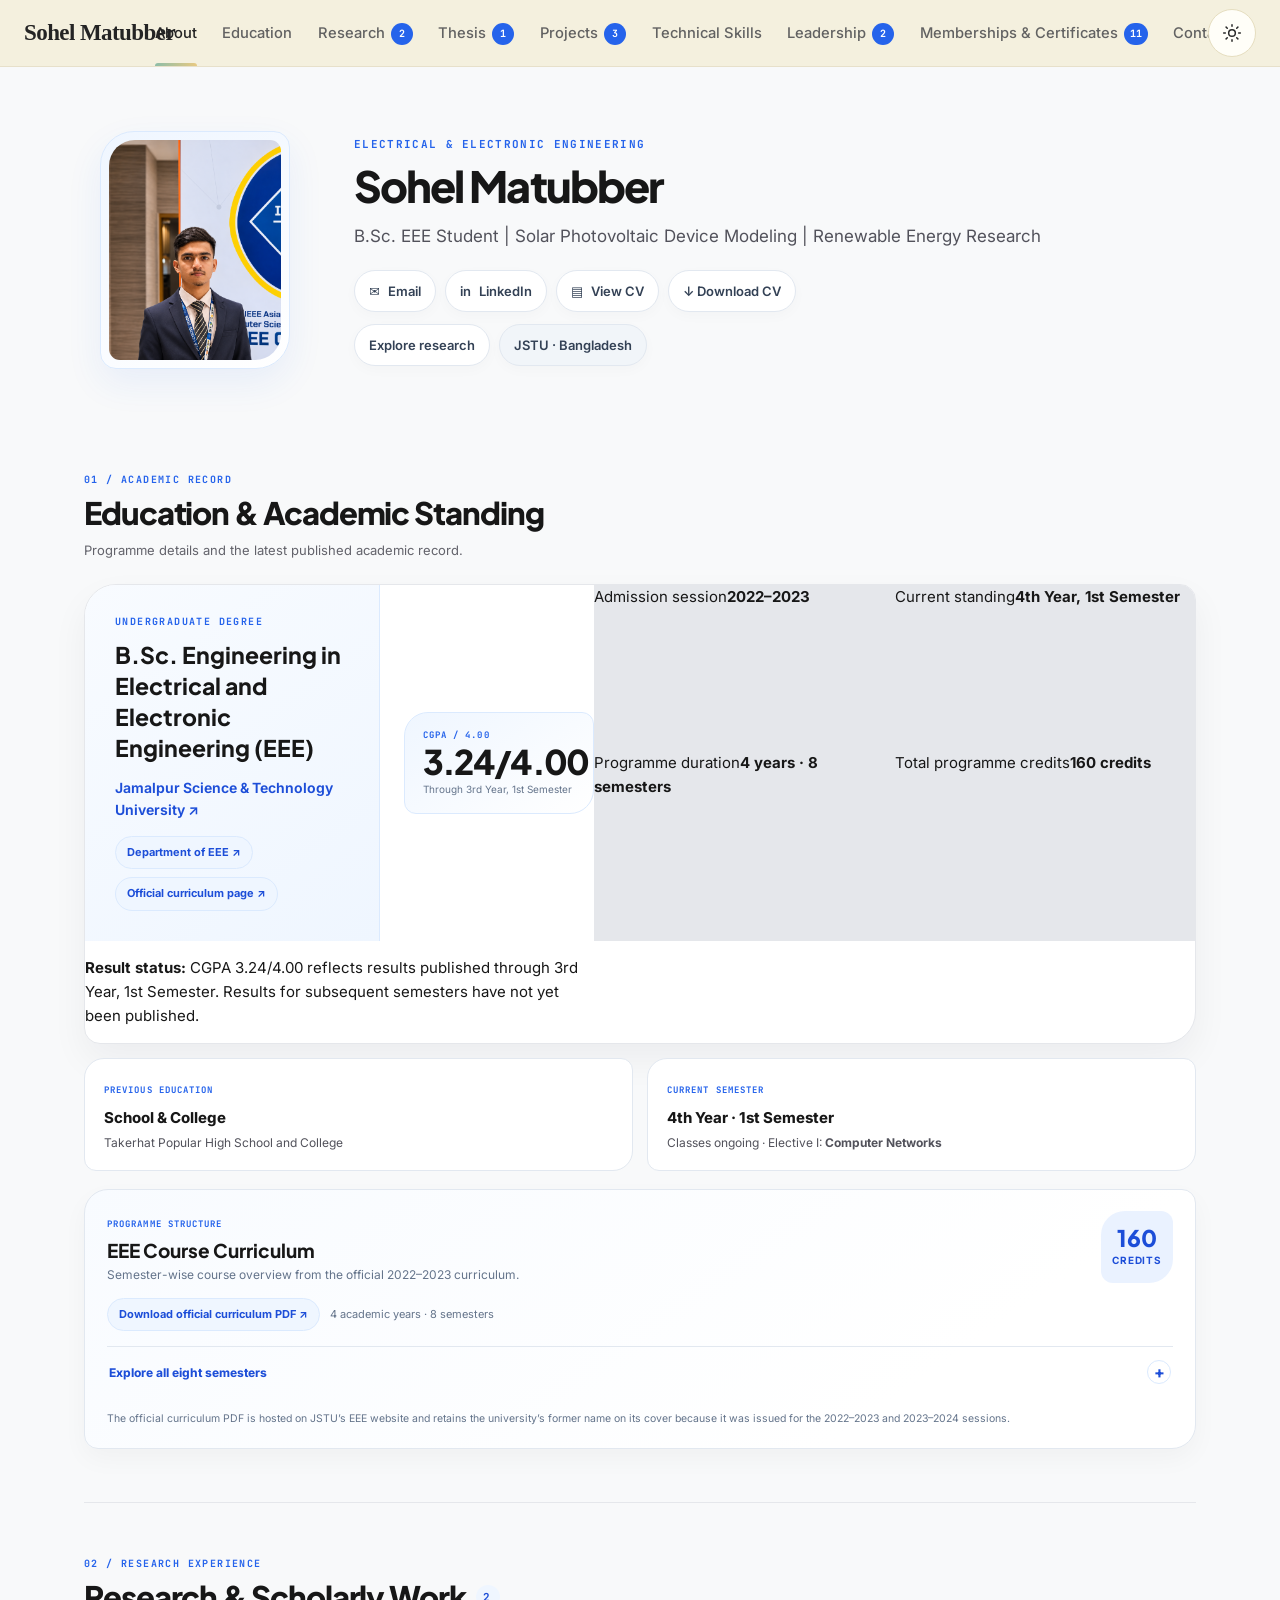
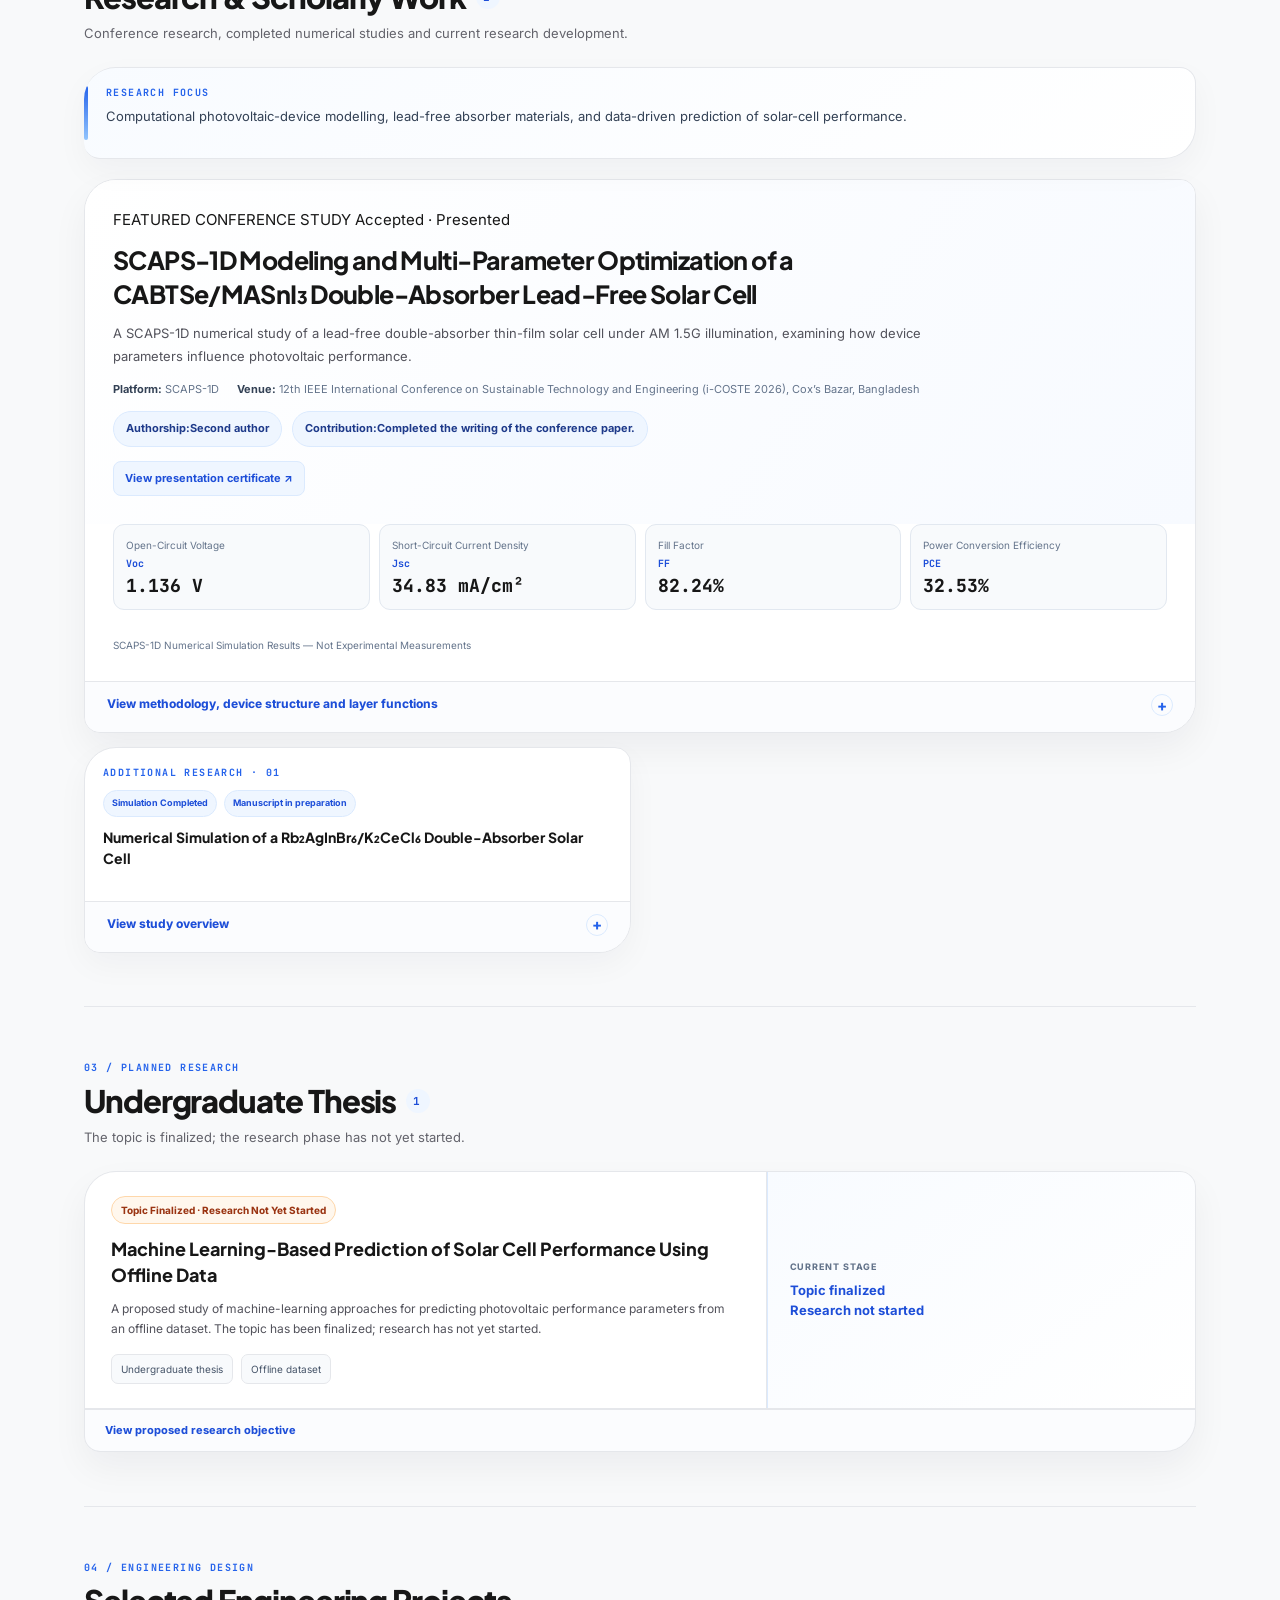
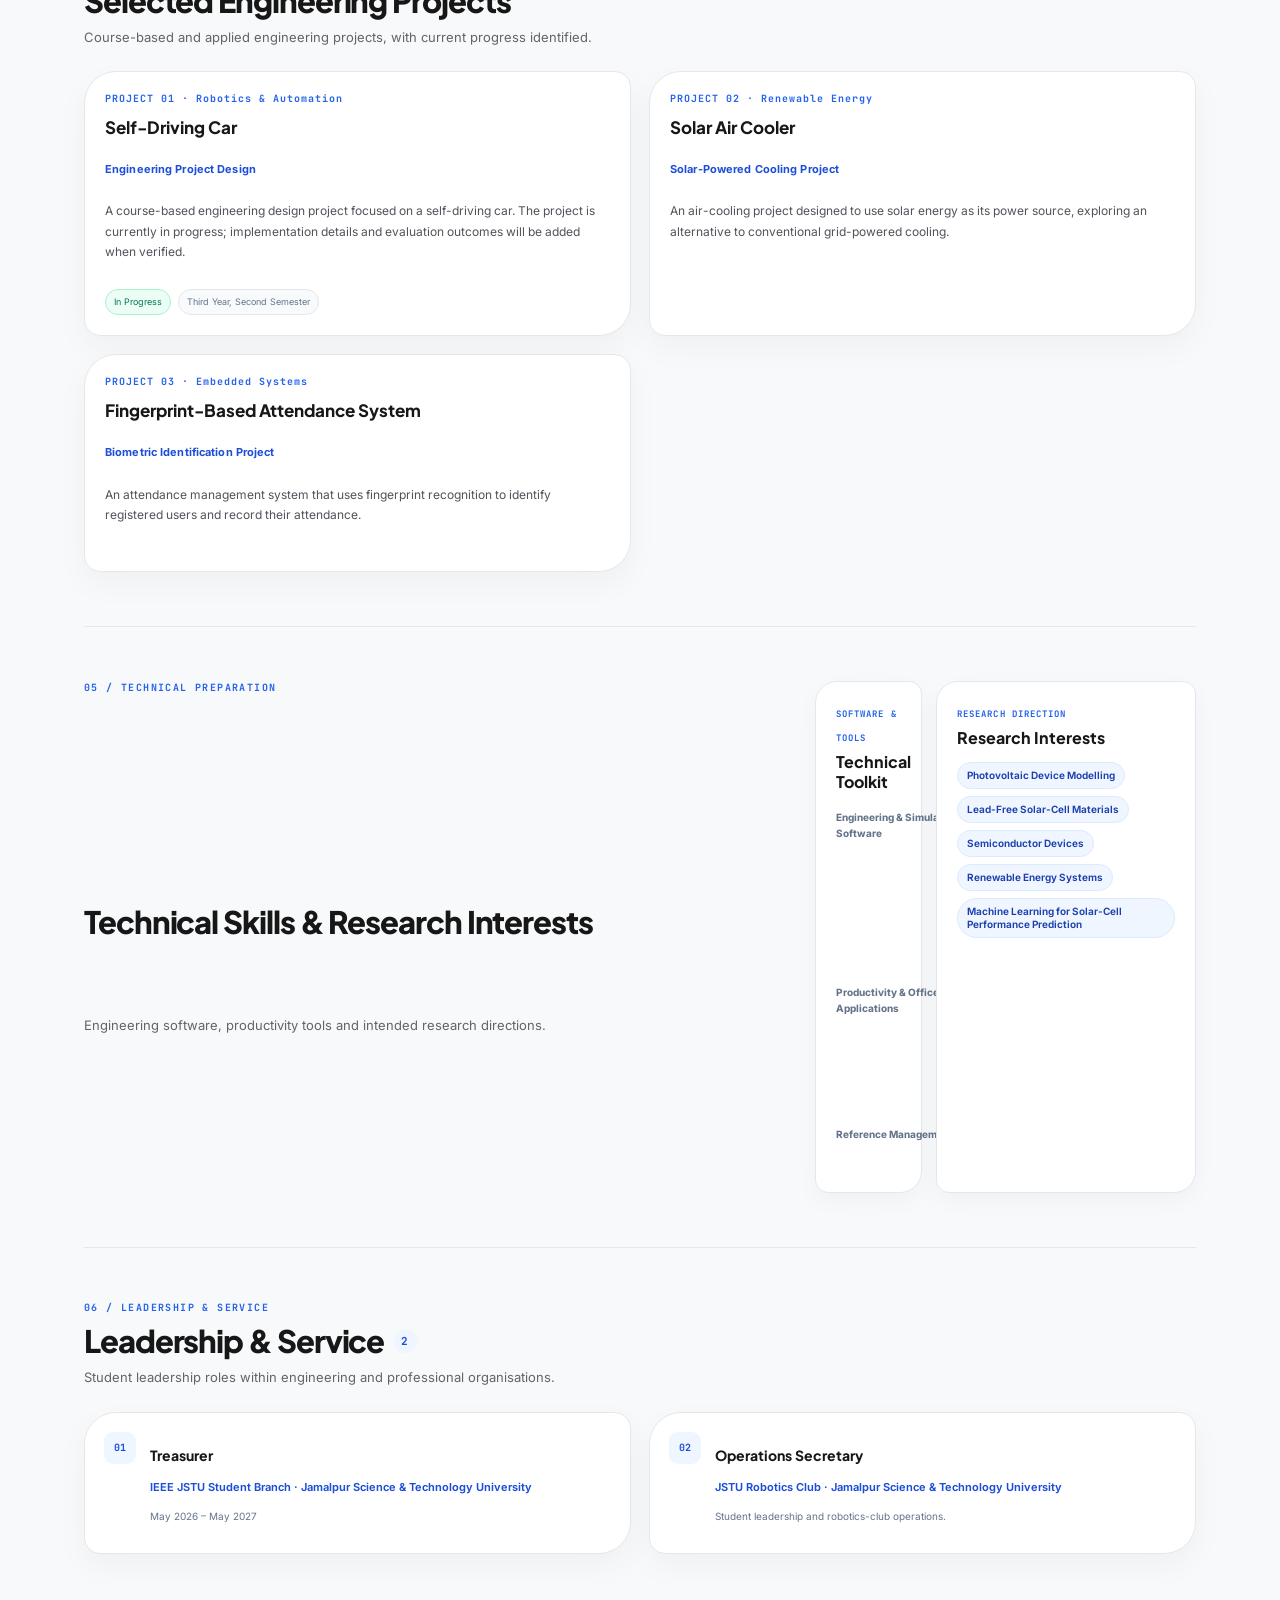
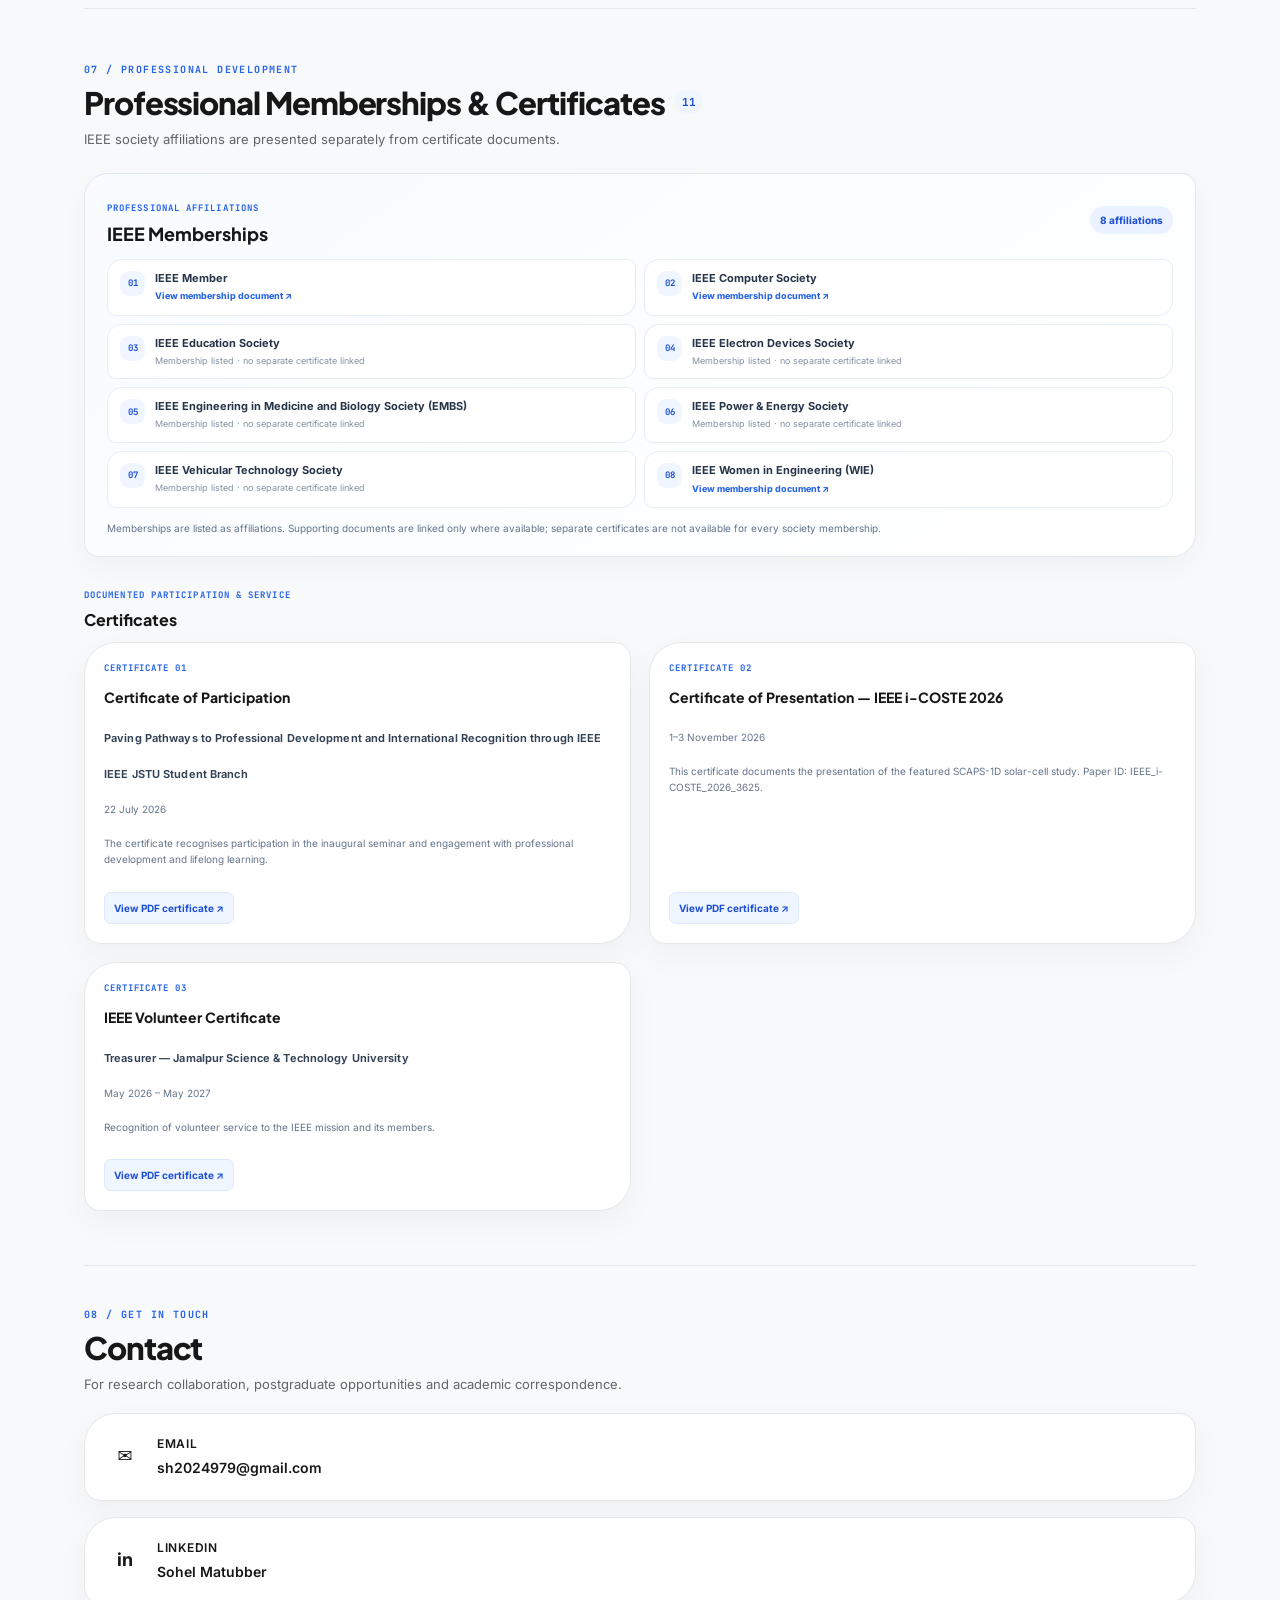
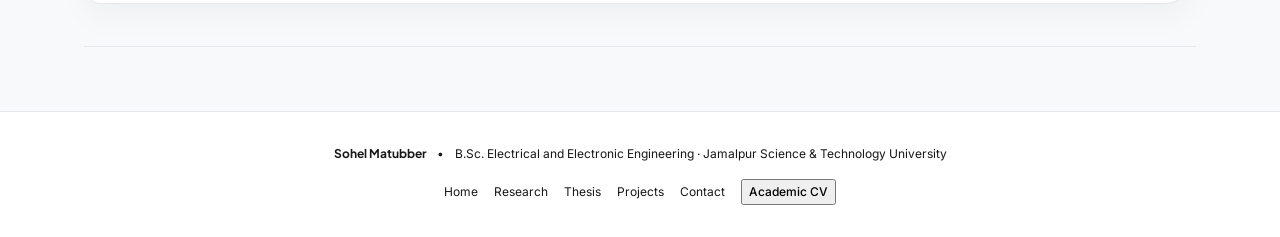
==== commit 5abc066a: "Add files via upload" ====
--- a/index.html
+++ b/index.html
@@ -806,6 +806,86 @@
 .selection\\:bg-blue-100 ::selection{background:#DBEAFE}
 .selection\\:text-blue-900 ::selection{color:#1E3A8A}
 
+</style>
+<style id="academic-update-styles">
+/* Academic profile additions: curriculum, school, compact skills and IEEE affiliations */
+.education-main{display:grid;grid-template-columns:minmax(0,1fr) 190px;gap:24px;align-items:center}
+.education-university a{color:#1D4ED8;font-weight:650}
+.education-quick-links{display:flex;flex-wrap:wrap;gap:8px;margin-top:12px}
+.education-quick-links a,.curriculum-actions a{display:inline-flex;align-items:center;padding:7px 11px;border:1px solid #DBEAFE;border-radius:999px;background:#EFF6FF;color:#1D4ED8;font-size:11px;font-weight:700}
+.education-cgpa-panel{display:flex;flex-direction:column;align-items:flex-start;gap:3px;padding:16px 18px;border:1px solid #DBEAFE;border-radius:24px 12px 24px 12px;background:linear-gradient(145deg,#EFF6FF,#FFFFFF)}
+.education-cgpa-panel span,.education-small-kicker{color:#2563EB;font:700 9px/1.4 "JetBrains Mono",monospace;letter-spacing:.12em;text-transform:uppercase}
+.education-cgpa-panel strong{color:#171717;font:800 34px/1 "Plus Jakarta Sans",Inter,sans-serif;letter-spacing:-.05em}
+.education-cgpa-panel small{color:#64748B;font-size:10px;line-height:1.5}
+.education-secondary-row{display:grid;grid-template-columns:1fr 1fr;gap:14px;margin-top:14px}
+.previous-education-card,.current-study-card{padding:17px 19px;border:1px solid #E2E8F0;border-radius:20px 12px 20px 12px;background:#fff}
+.previous-education-card h4,.current-study-card h4{margin:6px 0 3px;color:#171717;font-size:15px;font-weight:750}
+.previous-education-card p,.current-study-card p{margin:0;color:#52525B;font-size:12px;line-height:1.65}
+.curriculum-panel{margin-top:18px;padding:20px 22px;border:1px solid #E2E8F0;border-radius:24px 14px 24px 14px;background:linear-gradient(145deg,#F8FBFF 0%,#FFFFFF 75%);box-shadow:0 10px 26px rgba(15,23,42,.035)}
+.curriculum-panel-heading{display:flex;align-items:center;justify-content:space-between;gap:18px}
+.curriculum-panel-heading h4{margin:5px 0 3px;color:#171717;font:750 19px/1.25 "Plus Jakarta Sans",Inter,sans-serif}
+.curriculum-panel-heading p{margin:0;color:#64748B;font-size:12px}
+.curriculum-total{display:flex;flex-direction:column;align-items:center;justify-content:center;min-width:72px;height:72px;border-radius:24px 12px 24px 12px;background:#EAF2FF;color:#1D4ED8}
+.curriculum-total strong{font:800 23px/1 "Plus Jakarta Sans",Inter,sans-serif}
+.curriculum-total span{margin-top:3px;font-size:10px;font-weight:700;text-transform:uppercase;letter-spacing:.08em}
+.curriculum-actions{display:flex;flex-wrap:wrap;align-items:center;gap:10px;margin-top:13px}
+.curriculum-actions>span{color:#64748B;font-size:11px}
+.curriculum-disclosure{margin-top:15px;border-top:1px solid #E2E8F0}
+.curriculum-disclosure summary{display:flex;align-items:center;justify-content:space-between;gap:12px;padding:13px 2px;color:#1D4ED8;font-size:12px;font-weight:750;cursor:pointer;list-style:none}
+.curriculum-disclosure summary::-webkit-details-marker{display:none}
+.curriculum-disclosure summary::after{content:"+";display:grid;place-items:center;width:24px;height:24px;border:1px solid #DBEAFE;border-radius:50%;font-size:16px;line-height:1}
+.curriculum-disclosure[open] summary::after{content:"−"}
+.curriculum-content{padding:4px 0 2px}
+.curriculum-year{margin-top:15px}
+.curriculum-year-heading{margin-bottom:8px;color:#2563EB;font:750 11px/1.4 "JetBrains Mono",monospace;letter-spacing:.1em;text-transform:uppercase}
+.curriculum-semester-grid{display:grid;grid-template-columns:1fr 1fr;gap:10px}
+.curriculum-semester{padding:13px 14px;border:1px solid #E5EAF2;border-radius:17px 10px 17px 10px;background:#fff}
+.curriculum-semester.is-current{border-color:#93C5FD;background:#F3F8FF}
+.curriculum-semester-top{display:flex;align-items:center;justify-content:space-between;gap:10px;padding-bottom:8px;border-bottom:1px solid #E8EDF4}
+.curriculum-semester-top h5{margin:0;color:#171717;font-size:12px;font-weight:750}
+.curriculum-semester-top span{color:#1D4ED8;font:700 10px "JetBrains Mono",monospace;white-space:nowrap}
+.curriculum-semester ul{display:grid;gap:6px;margin:9px 0 0;padding:0;list-style:none}
+.curriculum-semester li{display:grid;grid-template-columns:66px minmax(0,1fr);gap:8px;align-items:start;color:#52525B;font-size:10.5px;line-height:1.5}
+.curriculum-semester li code{color:#64748B;font:650 9px "JetBrains Mono",monospace}
+.curriculum-footnote,.curriculum-source-note{margin:13px 0 0;color:#64748B;font-size:10.5px;line-height:1.65}
+.membership-panel{padding:20px 22px;border:1px solid #E2E8F0;border-radius:24px 14px 24px 14px;background:linear-gradient(145deg,#F8FBFF,#FFFFFF);box-shadow:0 10px 26px rgba(15,23,42,.035)}
+.membership-panel-heading{display:flex;align-items:center;justify-content:space-between;gap:14px;margin-bottom:13px}
+.membership-panel-heading h3,.certificate-subheading h3{margin:5px 0 0;color:#171717;font:750 18px/1.25 "Plus Jakarta Sans",Inter,sans-serif}
+.membership-total{padding:6px 10px;border-radius:999px;background:#EAF2FF;color:#1D4ED8;font-size:10px;font-weight:750}
+.membership-grid{display:grid;grid-template-columns:repeat(2,minmax(0,1fr));gap:8px}
+.membership-item{display:flex;align-items:flex-start;gap:10px;padding:11px 12px;border:1px solid #E7EDF5;border-radius:15px 9px 15px 9px;background:#fff}
+.membership-index{display:grid;flex:0 0 25px;width:25px;height:25px;place-items:center;border-radius:9px;background:#EFF6FF;color:#1D4ED8;font:700 9px "JetBrains Mono",monospace}
+.membership-item-copy{display:grid;gap:3px;min-width:0}
+.membership-item-copy strong{color:#273449;font-size:11px;line-height:1.45}
+.membership-item-copy a{color:#2563EB;font-size:9px;font-weight:750}
+.membership-no-document{color:#8792A3;font-size:9px;line-height:1.4}
+.membership-note{margin:12px 0 0;color:#64748B;font-size:10px;line-height:1.6}
+.certificate-subheading{margin:24px 0 12px}
+.certificate-subheading h3{font-size:16px}
+.technical-compact-layout{display:grid;grid-template-columns:minmax(0,1.25fr) minmax(260px,.75fr);gap:14px;align-items:stretch}
+.technical-compact-card,.interests-compact-card{padding:18px 20px;border:1px solid #E2E8F0;border-radius:22px 13px 22px 13px;background:#fff;box-shadow:0 8px 24px rgba(15,23,42,.035)}
+.technical-card-heading{margin-bottom:12px}
+.technical-card-heading h3{margin:4px 0 0;color:#171717;font:750 16px/1.25 "Plus Jakarta Sans",Inter,sans-serif}
+.compact-skills-list{display:grid;gap:10px}
+.compact-skill-row{display:grid;grid-template-columns:155px minmax(0,1fr);gap:10px;align-items:start}
+.compact-skill-label{padding-top:5px;color:#64748B;font-size:10px;font-weight:750}
+.skill-chip-list,.interest-chip-list{display:flex;flex-wrap:wrap;gap:6px}
+.skill-chip,.interest-chip{display:inline-flex;align-items:center;padding:6px 9px;border:1px solid #E2E8F0;border-radius:999px;background:#F8FAFC;color:#334155;font-size:10px;font-weight:650;line-height:1.3}
+.interests-compact-card .interest-chip-list{gap:7px}
+.interests-compact-card .interest-chip{background:#EFF6FF;border-color:#DBEAFE;color:#1E40AF}
+:root[data-theme="dark"] .education-cgpa-panel,:root[data-theme="dark"] .previous-education-card,:root[data-theme="dark"] .current-study-card,:root[data-theme="dark"] .curriculum-panel,:root[data-theme="dark"] .curriculum-semester,:root[data-theme="dark"] .membership-panel,:root[data-theme="dark"] .membership-item,:root[data-theme="dark"] .technical-compact-card,:root[data-theme="dark"] .interests-compact-card{background:#111827;border-color:#334155;box-shadow:none}
+:root[data-theme="dark"] .education-cgpa-panel strong,:root[data-theme="dark"] .previous-education-card h4,:root[data-theme="dark"] .current-study-card h4,:root[data-theme="dark"] .curriculum-panel-heading h4,:root[data-theme="dark"] .curriculum-semester-top h5,:root[data-theme="dark"] .membership-panel-heading h3,:root[data-theme="dark"] .certificate-subheading h3,:root[data-theme="dark"] .membership-item-copy strong,:root[data-theme="dark"] .technical-card-heading h3{color:#F4F4F5}
+:root[data-theme="dark"] .curriculum-semester.is-current{background:#0F172A;border-color:#1D4ED8}
+:root[data-theme="dark"] .curriculum-semester-top{border-color:#334155}
+:root[data-theme="dark"] .curriculum-semester li{color:#CBD5E1}
+:root[data-theme="dark"] .membership-item{border-color:#334155}
+:root[data-theme="dark"] .membership-index{background:#172554;color:#BFDBFE}
+:root[data-theme="dark"] .skill-chip{background:#1F2937;border-color:#374151;color:#E5E7EB}
+:root[data-theme="dark"] .interest-chip{background:#172554;border-color:#1E40AF;color:#DBEAFE}
+:root[data-theme="dark"] .education-university a{color:#93C5FD}
+@media(max-width:900px){.technical-compact-layout{grid-template-columns:1fr}}
+@media(max-width:760px){.education-main{grid-template-columns:1fr}.education-cgpa-panel{max-width:190px}.curriculum-semester-grid{grid-template-columns:1fr}.membership-grid{grid-template-columns:1fr}.compact-skill-row{grid-template-columns:1fr;gap:5px}}
+@media(max-width:540px){.education-secondary-row{grid-template-columns:1fr}.curriculum-panel,.membership-panel,.technical-compact-card,.interests-compact-card{padding:15px}.curriculum-panel-heading{align-items:flex-start}.curriculum-total{min-width:62px;height:62px}}
 </style>
 </head>
 <body class="bg-[#F8F9FA] text-[#171717] selection:bg-blue-100 selection:text-blue-900">
@@ -902,33 +982,53 @@
 <!-- Populated dynamically from PORTFOLIO_DATA.additionalResearch -->
 </div></section><section class="portfolio-section scroll-mt-24" id="thesis"><div class="section-heading"><span class="section-kicker">03 / PLANNED RESEARCH</span><div class="section-title-row"><h2>Undergraduate Thesis</h2><span class="section-count" id="section-badge-thesis">0</span></div><p class="section-subtitle">The topic is finalized; the research phase has not yet started.</p></div><div class="thesis-card-host" id="thesis-container"></div></section><section class="portfolio-section scroll-mt-24" id="projects"><div class="section-heading"><span class="section-kicker">04 / ENGINEERING DESIGN</span><div class="section-title-row"><h2>Selected Engineering Projects</h2></div><p class="section-subtitle">Course-based and applied engineering projects, with current progress identified.</p></div><div class="project-grid" id="projects-container">
 <!-- Populated dynamically from PORTFOLIO_DATA.projects -->
-</div></section><section class="portfolio-section scroll-mt-24 technical-section" id="competencies"><div class="section-heading"><span class="section-kicker">05 / TECHNICAL PREPARATION</span><div class="section-title-row"><h2>Technical Skills &amp; Research Interests</h2></div><p class="section-subtitle">A concise overview of the tools, engineering knowledge and research areas represented in my current work.</p></div>
-<!-- Categorized Skills (No Arbitrary Percentage Bars) -->
-<div class="skills-panel">
-<div class="mb-6">
-<h2 class="text-xl sm:text-2xl font-display font-bold text-[#171717] tracking-tight">Technical Skills</h2>
-<p class="mt-1 text-sm text-[#52525B]">Tools and competencies used in coursework and numerical research.</p>
-</div>
-<div class="skills-card-grid" id="skills-categories-grid">
-<!-- Populated dynamically from PORTFOLIO_DATA.skills -->
-</div>
-</div>
-<!-- Core Research Interests -->
-<div class="interests-panel">
-<div>
-<h2 class="text-xl sm:text-2xl font-display font-bold text-[#171717] tracking-tight">Research Interests</h2>
-<p class="mt-1 text-sm text-[#52525B] mb-5">Areas I intend to develop through postgraduate research.</p>
-<div class="interest-chip-list" id="research-interests-list">
-<!-- Populated dynamically from PORTFOLIO_DATA.researchInterests -->
-</div>
-</div>
-<div class="mt-6 pt-4 border-t border-[#E5E7EB] text-xs text-[#52525B]">Research direction: photovoltaic materials, device modelling and data-informed performance prediction.</div>
-</div>
-</section><section class="portfolio-section scroll-mt-24" id="experiences"><div class="section-heading"><span class="section-kicker">06 / LEADERSHIP &amp; SERVICE</span><div class="section-title-row"><h2>Leadership &amp; Service</h2><span class="section-count" id="section-badge-experiences">0</span></div><p class="section-subtitle">Student leadership roles within engineering and professional organisations.</p></div><div class="leadership-grid" id="experiences-container">
+</div></section><section class="portfolio-section scroll-mt-24 technical-section" id="competencies">
+      <div class="section-heading">
+        <span class="section-kicker">05 / TECHNICAL PREPARATION</span>
+        <div class="section-title-row"><h2>Technical Skills &amp; Research Interests</h2></div>
+        <p class="section-subtitle">Engineering software, productivity tools and intended research directions.</p>
+      </div>
+      <div class="technical-compact-layout">
+        <article class="technical-compact-card">
+          <div class="technical-card-heading">
+            <span class="education-small-kicker">SOFTWARE &amp; TOOLS</span>
+            <h3>Technical Toolkit</h3>
+          </div>
+          <div id="skills-categories-grid" class="compact-skills-list"></div>
+        </article>
+        <article class="interests-compact-card">
+          <div class="technical-card-heading">
+            <span class="education-small-kicker">RESEARCH DIRECTION</span>
+            <h3>Research Interests</h3>
+          </div>
+          <div class="interest-chip-list" id="research-interests-list"></div>
+        </article>
+      </div>
+    </section><section class="portfolio-section scroll-mt-24" id="experiences"><div class="section-heading"><span class="section-kicker">06 / LEADERSHIP &amp; SERVICE</span><div class="section-title-row"><h2>Leadership &amp; Service</h2><span class="section-count" id="section-badge-experiences">0</span></div><p class="section-subtitle">Student leadership roles within engineering and professional organisations.</p></div><div class="leadership-grid" id="experiences-container">
 <!-- Populated dynamically from PORTFOLIO_DATA.experiences -->
-</div></section><section class="portfolio-section scroll-mt-24" id="certificates"><div class="section-heading"><span class="section-kicker">07 / PROFESSIONAL DEVELOPMENT</span><div class="section-title-row"><h2>Certificates &amp; Memberships</h2><span class="section-count" id="section-badge-certificates">0</span></div><p class="section-subtitle">Verified participation, professional memberships and volunteer service.</p></div><div class="certificate-grid" id="certificates-container">
-<!-- Populated dynamically from PORTFOLIO_DATA.certificates -->
-</div></section><section class="portfolio-section scroll-mt-24 contact-section" id="contact">
+</div></section><section class="portfolio-section scroll-mt-24" id="certificates">
+      <div class="section-heading">
+        <span class="section-kicker">07 / PROFESSIONAL DEVELOPMENT</span>
+        <div class="section-title-row">
+          <h2>Professional Memberships &amp; Certificates</h2>
+          <span class="section-count" id="section-badge-certificates">0</span>
+        </div>
+        <p class="section-subtitle">IEEE society affiliations are presented separately from certificate documents.</p>
+      </div>
+      <div class="membership-panel">
+        <div class="membership-panel-heading">
+          <div><span class="education-small-kicker">PROFESSIONAL AFFILIATIONS</span><h3>IEEE Memberships</h3></div>
+          <span class="membership-total">8 affiliations</span>
+        </div>
+        <div class="membership-grid" id="memberships-container"></div>
+        <p class="membership-note">Memberships are listed as affiliations. Supporting documents are linked only where available; separate certificates are not available for every society membership.</p>
+      </div>
+      <div class="certificate-subheading">
+        <span class="education-small-kicker">DOCUMENTED PARTICIPATION &amp; SERVICE</span>
+        <h3>Certificates</h3>
+      </div>
+      <div class="certificate-grid" id="certificates-container"></div>
+    </section><section class="portfolio-section scroll-mt-24 contact-section" id="contact">
 <div class="section-heading"><span class="section-kicker">08 / GET IN TOUCH</span><div class="section-title-row"><h2>Contact</h2></div><p class="section-subtitle">For research collaboration, postgraduate opportunities and academic correspondence.</p></div>
 <div class="grid grid-cols-1 md:grid-cols-3 gap-4">
 <a class="academic-card rounded-2xl p-5 flex items-center gap-3 hover:border-[#2563EB] transition-colors" href="mailto:sh2024979@gmail.com">
@@ -1014,7 +1114,7 @@
       fullName: "Sohel Matubber",
       brandName: "Sohel Matubber",
       subtitle: "B.Sc. EEE Student | Solar Photovoltaic Device Modeling | Renewable Energy Research",
-      degree: "BSc in Electrical and Electronic Engineering (EEE)",
+      degree: "B.Sc. Engineering in Electrical and Electronic Engineering (EEE)",
       academicStatus: "4th Year, 1st Semester",
       expectedGraduation: "2027",
       location: "Bangladesh",
@@ -1028,7 +1128,70 @@
       cvPdfUrl: "", // TODO(owner): verified downloadable PDF.
       cgpa: "3.24/4.00", // Cumulative result through 3rd Year, 1st Semester; subsequent results are pending publication.
       showCgpa: true,
-      education: {years: "", session: "2022–2023", coursework: ["Elective I: Computer Networks"]},
+      education: {
+        years: "",
+        session: "2022–2023",
+        previousInstitution: "Takerhat Popular High School and College",
+        universityUrl: "https://jstu.ac.bd/",
+        departmentUrl: "https://jstu.ac.bd/index.php/dept/eee/about",
+        curriculumUrl: "https://jstu.ac.bd/bsfmstu/cms_image/EEE_BSFMSTU_Curriculum_2022-23_and_2023-24.pdf",
+        curriculumPageUrl: "https://jstu.ac.bd/index.php/dept/eee/curriculum",
+        coursework: ["Elective I: Computer Networks"],
+        curriculum: [
+          {year:"1st Year", semesters:[
+            {label:"1st Semester", credits:"19.50", courses:[
+              ["EEE 1111","Electrical Circuit I"],["HUM 1111","Technical and Communicative English"],
+              ["MATH 1111","Differential and Integral Calculus"],["PHY 1111","Physics"],["CSE 1111","Computer Programming"]
+            ]},
+            {label:"2nd Semester", credits:"19.50", courses:[
+              ["EEE 1211","Electrical Circuit II"],["EEE 1221","Electronic Device and Circuit I"],
+              ["HUM 1211","Bangladesh Studies and Professional Ethics"],
+              ["MATH 1211","Linear Algebra, Coordinate Geometry and Vector Analysis"],
+              ["CHEM 1211","Chemistry"],["CE 1232","Engineering Drawing"]
+            ]}
+          ]},
+          {year:"2nd Year", semesters:[
+            {label:"1st Semester", credits:"20.25", courses:[
+              ["EEE 2111","Electrical Machine I"],["EEE 2121","Electronic Device and Circuit II"],
+              ["ME 2111","Basic Mechanical Engineering"],
+              ["MATH 2111","Differential Equation, Laplace Transform and Fourier Analysis"],
+              ["HUM 2111","Accounting and Economics for Engineers"]
+            ]},
+            {label:"2nd Semester", credits:"20.25", courses:[
+              ["EEE 2211","Electrical Machine II"],["EEE 2231","Digital Electronics"],
+              ["EEE 2241","Computational Methods for Engineers"],["IPE 2211","Industrial Management"],
+              ["STAT 2211","Statistics for Engineers"],["EEE 2200","Electrical and Electronic Shop Practice"]
+            ]}
+          ]},
+          {year:"3rd Year", semesters:[
+            {label:"1st Semester", credits:"19.50", courses:[
+              ["EEE 3111","Measurement & Instrumentation"],["EEE 3121","Engineering Materials"],
+              ["EEE 3131","Microprocessor and Microcontroller"],["EEE 3141","Power Electronics"],
+              ["EEE 3151","Signals and Linear Systems"],["EEE 3100","Electrical Machine Design"]
+            ]},
+            {label:"2nd Semester", credits:"21.00", courses:[
+              ["EEE 3211","Communication Engineering I"],["EEE 3221","Power System I"],
+              ["EEE 3231","Power Plant Engineering and Environmental Issues"],
+              ["EEE 3241","Control Systems"],["EEE 3251","Engineering Electromagnetics"],
+              ["EEE 3200","Engineering Project Design"],["EEE 3240","Technical Seminar"]
+            ]}
+          ]},
+          {year:"4th Year", semesters:[
+            {label:"1st Semester · Current", credits:"20.25", current:true, courses:[
+              ["EEE 4111","Communication Engineering II"],["EEE 4121","Power System II"],
+              ["EEE 4131","Digital Signal Processing"],["EEE 4141","Solid State Devices"],
+              ["EEE 4171","Computer Networks (Elective I)"],["EEE 4180","Thesis / Project (Part I)"],
+              ["EEE 4190","Industrial Attachment"]
+            ]},
+            {label:"2nd Semester", credits:"19.75", courses:[
+              ["EEE 4221","Power System Protection and Switchgear"],["EEE 4231","VLSI Circuits and Design"],
+              ["EEE 42XX","Elective II"],["EEE 42XX","Elective III"],
+              ["EEE 4280","Thesis / Project (Part II)"],["EEE 4290","Board Viva-voce"],
+              ["EEE 4200","Industrial Tour"]
+            ]}
+          ]}
+        ]
+      },
       statementDraft: false,
       researchStatement: [
         "Computational photovoltaic-device modelling, lead-free absorber materials, and data-driven prediction of solar-cell performance."
@@ -1043,42 +1206,17 @@
       biography: "I am developing a research profile in computational photovoltaic-device analysis, with a focus on lead-free solar-cell architectures and data-driven approaches to performance prediction.",
 
       researchInterests: [
-        "Solar Photovoltaic Technology",
-        "Lead-Free Double-Absorber Solar Cells",
-        "Semiconductor Device Simulation (SCAPS-1D)",
+        "Photovoltaic Device Modelling",
+        "Lead-Free Solar-Cell Materials",
+        "Semiconductor Devices",
         "Renewable Energy Systems",
-        "Photovoltaic Device Optimization",
         "Machine Learning for Solar-Cell Performance Prediction"
       ],
 
       skills: [
-        {category: "Machine Learning & Programming", items: []}, // TODO(owner): add only tools actually used.
-        {
-          category: "Solar Cell Simulation",
-          items: [
-            "SCAPS-1D",
-            "Photovoltaic Device Modeling",
-            "Double-Absorber Solar Cell Architecture",
-            "Energy Band Alignment & Defect Engineering",
-            "Doping & Thickness Optimization"
-          ]
-        },
-        {
-          category: "Data Analysis & Visualization",
-          items: [
-            "OriginPro",
-            "Photovoltaic Performance Analysis"
-          ]
-        },
-        {
-          category: "Engineering & Research",
-          items: [
-            "Electrical and Electronic Engineering Fundamentals",
-            "Semiconductor Device Physics",
-            "Renewable Energy & Photovoltaic Systems",
-            "Scientific Research & Technical Writing"
-          ]
-        }
+        {category:"Engineering & Simulation Software", items:["AutoCAD","MATLAB (ongoing use)","SCAPS-1D","OriginPro"]},
+        {category:"Productivity & Office Applications", items:["Microsoft Word","Microsoft Excel","Microsoft PowerPoint"]},
+        {category:"Reference Management", items:["Mendeley Reference Manager"]}
       ],
 
       research: [
@@ -1247,22 +1385,41 @@
           description: "Student leadership and robotics-club operations."
         }
       ],
+      memberships: [
+        {name:"IEEE Member", proofUrl:"documents/IEEE_Membership_2027.pdf", proofLabel:"View membership document"},
+        {name:"IEEE Computer Society", proofUrl:"documents/IEEE_Computer_Society_Membership_2027.pdf", proofLabel:"View membership document"},
+        {name:"IEEE Education Society"},
+        {name:"IEEE Electron Devices Society"},
+        {name:"IEEE Engineering in Medicine and Biology Society (EMBS)"},
+        {name:"IEEE Power & Energy Society"},
+        {name:"IEEE Vehicular Technology Society"},
+        {name:"IEEE Women in Engineering (WIE)", proofUrl:"documents/IEEE_Women_in_Engineering_Membership_2027.pdf", proofLabel:"View membership document"}
+      ],
       certificates: [
         {
-          title: "Certificate of Participation",
-          event: "Paving Pathways to Professional Development and International Recognition through IEEE",
-          subtitle: "IEEE JSTU Student Branch",
-          date: "22 July 2026",
-          description: "Awarded for participation in the inaugural seminar of the IEEE JSTU Student Branch, focused on professional development and international recognition through IEEE.",
-          url: "documents/Certificate%20of%20Perticipation.pdf",
-          linkLabel: "View PDF certificate"
+          title:"Certificate of Participation",
+          event:"Paving Pathways to Professional Development and International Recognition through IEEE",
+          subtitle:"IEEE JSTU Student Branch",
+          date:"22 July 2026",
+          description:"The certificate recognises participation in the inaugural seminar and engagement with professional development and lifelong learning.",
+          url:"documents/Certificate%20of%20Perticipation.pdf",
+          linkLabel:"View PDF certificate"
         },
-        { title: "IEEE Memberships (2027)", links: [
-          {label: "IEEE", url: "documents/IEEE_Membership_2027.pdf"},
-          {label: "Computer Society", url: "documents/IEEE_Computer_Society_Membership_2027.pdf"},
-          {label: "Women in Engineering", url: "documents/IEEE_Women_in_Engineering_Membership_2027.pdf"}
-        ]},
-        { title: "IEEE Volunteer Certificate", subtitle: "Treasurer — Jamalpur Science & Technology University", date: "May 2026 – May 2027", description: "Recognition of volunteer service to the IEEE mission and its members.", url: "documents/IEEE_Volunteer_Treasurer_2026-2027.pdf" }
+        {
+          title:"Certificate of Presentation — IEEE i-COSTE 2026",
+          date:"1–3 November 2026",
+          description:"This certificate documents the presentation of the featured SCAPS-1D solar-cell study. Paper ID: IEEE_i-COSTE_2026_3625.",
+          url:"documents/IEEE%20presentation%20Certificate.pdf",
+          linkLabel:"View PDF certificate"
+        },
+        {
+          title:"IEEE Volunteer Certificate",
+          subtitle:"Treasurer — Jamalpur Science & Technology University",
+          date:"May 2026 – May 2027",
+          description:"Recognition of volunteer service to the IEEE mission and its members.",
+          url:"documents/IEEE_Volunteer_Treasurer_2026-2027.pdf",
+          linkLabel:"View PDF certificate"
+        }
       ],
       technicalTalks: [], // The featured research record already contains the single conference presentation.
 
@@ -1401,7 +1558,7 @@
         { label: "Projects", href: "#projects", count: PORTFOLIO_DATA.projects.length },
         { label: "Technical Skills", href: "#competencies" },
         { label: "Leadership", href: "#experiences", count: PORTFOLIO_DATA.experiences.length },
-        { label: "Certificates", href: "#certificates", count: PORTFOLIO_DATA.certificates.length },
+        { label: "Memberships & Certificates", href: "#certificates", count: PORTFOLIO_DATA.memberships.length + PORTFOLIO_DATA.certificates.length },
         { label: "Contact", href: "#contact" }
       ];
       const sectionOrder = Array.from(document.querySelectorAll("main > section[id]"), section => "#" + section.id);
@@ -1707,26 +1864,20 @@
         skillsGrid.innerHTML = PORTFOLIO_DATA.skills
           .filter(group => Array.isArray(group.items) && group.items.length)
           .map(group => `
-            <article class="skill-group-card">
-              <h3>${escapeHtml(group.category)}</h3>
+            <div class="compact-skill-row">
+              <span class="compact-skill-label">${escapeHtml(group.category)}</span>
               <div class="skill-chip-list">
                 ${group.items.map(skill => `<span class="skill-chip">${escapeHtml(skill)}</span>`).join("")}
               </div>
-            </article>
+            </div>
           `).join("");
       }
-
       const interestsList = byId("research-interests-list");
       if (interestsList) {
-        interestsList.innerHTML = interestLabels().map(interest => `
-          <span class="interest-chip">${escapeHtml(interest)}</span>
-        `).join("");
-      }
-    }
-
-    /**
-     * CLEAN, DIGNIFIED EMPTY-STATE CARD FOR VERIFIED-ZERO SECTIONS
-     */
+        interestsList.innerHTML = interestLabels().map(interest => `<span class="interest-chip">${escapeHtml(interest)}</span>`).join("");
+      }
+    }
+
     function renderEmptyStateCard() {
       return `
         <div class="academic-card rounded-2xl px-6 py-8 text-center">
@@ -1811,14 +1962,30 @@
         `).join("");
       }
 
+      const membershipHost = byId("memberships-container");
+      const memberships = PORTFOLIO_DATA.memberships || [];
+      if (membershipHost) {
+        membershipHost.innerHTML = memberships.map((membership, index) => `
+          <article class="membership-item">
+            <span class="membership-index">${String(index + 1).padStart(2, "0")}</span>
+            <div class="membership-item-copy">
+              <strong>${escapeHtml(membership.name)}</strong>
+              ${membership.proofUrl && safeUrl(membership.proofUrl)
+                ? `<a href="${escapeHtml(membership.proofUrl)}" target="_blank" rel="noopener noreferrer">${escapeHtml(membership.proofLabel || "View available document")} ↗</a>`
+                : `<span class="membership-no-document">Membership listed · no separate certificate linked</span>`}
+            </div>
+          </article>
+        `).join("");
+      }
+
       const certificateSection = byId("certificates");
       const certificateHost = byId("certificates-container");
       const certificates = PORTFOLIO_DATA.certificates || [];
       const certificateBadge = byId("section-badge-certificates");
       if (certificateBadge) {
-        certificateBadge.textContent = certificates.length ? String(certificates.length) : "";
-        certificateBadge.classList.toggle("hidden", certificates.length === 0);
-        certificateBadge.classList.toggle("inline-flex", certificates.length > 0);
+        certificateBadge.textContent = (memberships.length + certificates.length) ? String(memberships.length + certificates.length) : "";
+        certificateBadge.classList.toggle("hidden", memberships.length + certificates.length === 0);
+        certificateBadge.classList.toggle("inline-flex", memberships.length + certificates.length > 0);
       }
       if (certificateSection) certificateSection.hidden = certificates.length === 0;
       if (certificateHost) {
@@ -1856,6 +2023,7 @@
       const e = d.education;
       if (!e) return [];
       return [d.degree, d.university, e.years,
+        e.previousInstitution && "Previous education: " + e.previousInstitution,
         e.session && "Admission session: " + e.session,
         d.academicStatus,
         d.expectedGraduation && "Expected graduation: " + d.expectedGraduation,
@@ -1868,50 +2036,97 @@
       const e = d.education || {};
       const educationSection = byId("education");
       const educationHost = byId("education-card");
-
       if (educationSection && educationHost) {
         educationSection.hidden = false;
+        const curriculumMarkup = (e.curriculum || []).map(year => `
+          <section class="curriculum-year">
+            <div class="curriculum-year-heading">${escapeHtml(year.year)}</div>
+            <div class="curriculum-semester-grid">
+              ${year.semesters.map(semester => `
+                <article class="curriculum-semester ${semester.current ? "is-current" : ""}">
+                  <div class="curriculum-semester-top">
+                    <h5>${escapeHtml(semester.label)}</h5>
+                    <span>${escapeHtml(semester.credits)} credits</span>
+                  </div>
+                  <ul>${semester.courses.map(course => `
+                    <li><code>${escapeHtml(course[0])}</code><span>${escapeHtml(course[1])}</span></li>
+                  `).join("")}</ul>
+                </article>
+              `).join("")}
+            </div>
+          </section>
+        `).join("");
+
         educationHost.innerHTML = `
           <article class="education-card">
-            <div class="education-primary">
-              <span class="section-kicker">CURRENT DEGREE</span>
-              <h3 class="education-degree">${escapeHtml(d.degree)}</h3>
-              <p class="education-university">${escapeHtml(d.university)}</p>
-              
+            <div class="education-main">
+              <div class="education-primary">
+                <span class="section-kicker">UNDERGRADUATE DEGREE</span>
+                <h3 class="education-degree">${escapeHtml(d.degree)}</h3>
+                <p class="education-university">
+                  <a href="${escapeHtml(e.universityUrl || "https://jstu.ac.bd/")}" target="_blank" rel="noopener noreferrer">${escapeHtml(d.university)} ↗</a>
+                </p>
+                <div class="education-quick-links">
+                  <a href="${escapeHtml(e.departmentUrl)}" target="_blank" rel="noopener noreferrer">Department of EEE ↗</a>
+                  <a href="${escapeHtml(e.curriculumPageUrl)}" target="_blank" rel="noopener noreferrer">Official curriculum page ↗</a>
+                </div>
+              </div>
+              <div class="education-cgpa-panel">
+                <span>CGPA / 4.00</span>
+                <strong>${d.showCgpa && d.cgpa ? escapeHtml(d.cgpa) : "—"}</strong>
+                <small>Through 3rd Year, 1st Semester</small>
+              </div>
             </div>
             <div class="education-facts">
-              <div class="education-fact">
-                <span>Current standing</span>
-                <strong>${escapeHtml(d.academicStatus)}</strong>
+              <div><span>Admission session</span><strong>${escapeHtml(e.session || "2022–2023")}</strong></div>
+              <div><span>Current standing</span><strong>${escapeHtml(d.academicStatus)}</strong></div>
+              <div><span>Programme duration</span><strong>4 years · 8 semesters</strong></div>
+              <div><span>Total programme credits</span><strong>160 credits</strong></div>
+            </div>
+            <p class="result-note"><strong>Result status:</strong> CGPA 3.24/4.00 reflects results published through 3rd Year, 1st Semester. Results for subsequent semesters have not yet been published.</p>
+          </article>
+
+          <div class="education-secondary-row">
+            <article class="previous-education-card">
+              <span class="education-small-kicker">PREVIOUS EDUCATION</span>
+              <h4>School &amp; College</h4>
+              <p>${escapeHtml(e.previousInstitution || "Takerhat Popular High School and College")}</p>
+            </article>
+            <article class="current-study-card">
+              <span class="education-small-kicker">CURRENT SEMESTER</span>
+              <h4>4th Year · 1st Semester</h4>
+              <p>Classes ongoing · Elective I: <strong>Computer Networks</strong></p>
+            </article>
+          </div>
+
+          <section class="curriculum-panel">
+            <div class="curriculum-panel-heading">
+              <div>
+                <span class="education-small-kicker">PROGRAMME STRUCTURE</span>
+                <h4>EEE Course Curriculum</h4>
+                <p>Semester-wise course overview from the official 2022–2023 curriculum.</p>
               </div>
-              <div class="education-fact">
-                <span>CGPA to date</span>
-                <strong>${d.showCgpa && d.cgpa ? escapeHtml(d.cgpa) : "Not supplied"}</strong>
-                <small>Through 3rd Year, 1st Semester; later results pending publication.</small>
+              <div class="curriculum-total"><strong>160</strong><span>credits</span></div>
+            </div>
+            <div class="curriculum-actions">
+              <a href="${escapeHtml(e.curriculumUrl)}" target="_blank" rel="noopener noreferrer">Download official curriculum PDF ↗</a>
+              <span>4 academic years · 8 semesters</span>
+            </div>
+            <details class="curriculum-disclosure">
+              <summary>Explore all eight semesters</summary>
+              <div class="curriculum-content">
+                ${curriculumMarkup}
+                <p class="curriculum-footnote">Course titles and semester credit totals follow the published curriculum. Sessional and laboratory components are included in the semester totals; consult the official PDF for their individual codes and credit details. Elective I is shown as Computer Networks, as selected by the student.</p>
               </div>
-              <div class="education-fact">
-                <span>Admission session</span>
-                <strong>${escapeHtml(e.session || "Not specified")}</strong>
-              </div>
-              <div class="education-fact">
-                <span>Expected graduation</span>
-                <strong>${escapeHtml(d.expectedGraduation || "Not specified")}</strong>
-              </div>
-            </div>
-            ${e.coursework?.length ? `
-              <div class="education-coursework">
-                <span class="education-coursework-label">Coursework</span>
-                ${e.coursework.map(course => `<span class="education-coursework-chip">${escapeHtml(course)}</span>`).join("")}
-              </div>
-            ` : ""}
-          </article>
+            </details>
+            <p class="curriculum-source-note">The official curriculum PDF is hosted on JSTU’s EEE website and retains the university’s former name on its cover because it was issued for the 2022–2023 and 2023–2024 sessions.</p>
+          </section>
         `;
       }
 
       const focus = (d.researchStatement || []).filter(Boolean).join(" ");
       const focusCopy = byId("research-focus-copy");
       if (focusCopy) focusCopy.textContent = focus;
-
       for (const id of ["referees", "languages", "awards", "profiles"]) {
         const section = byId(id);
         if (section) section.hidden = true;
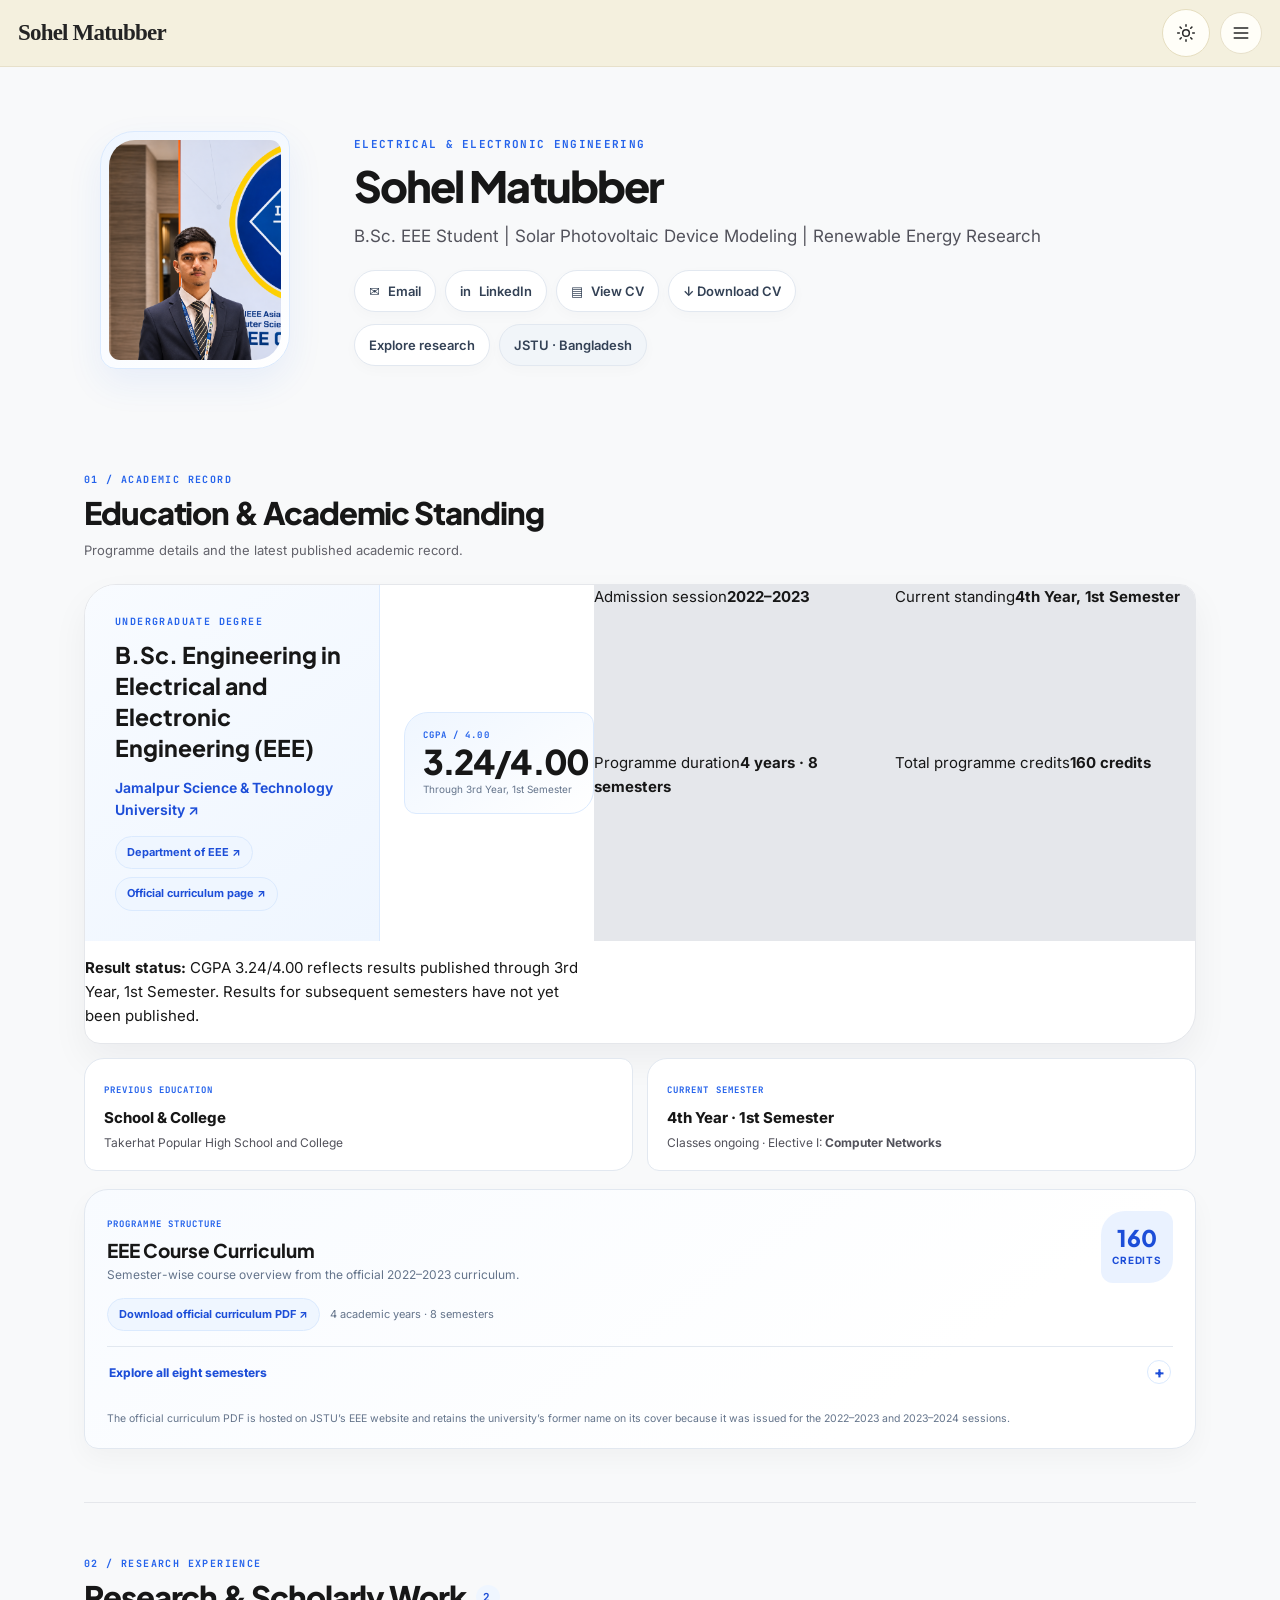
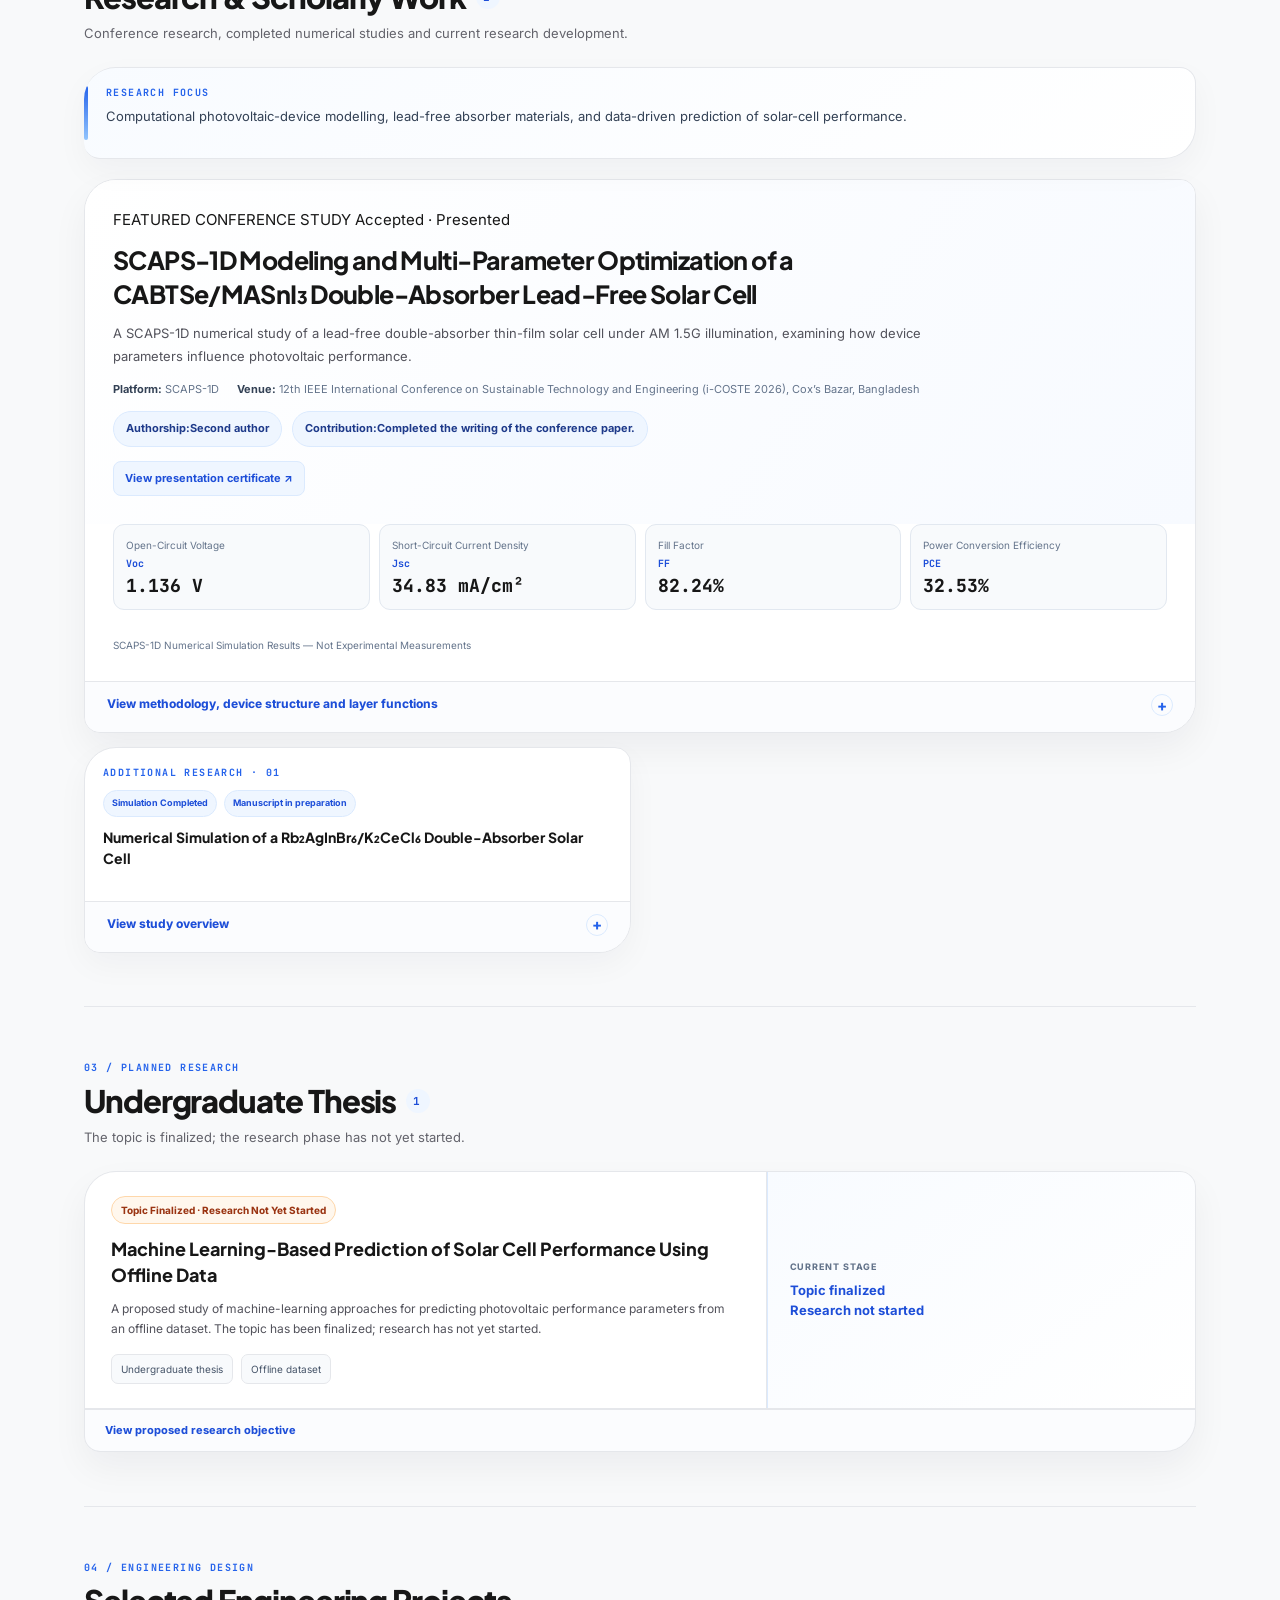
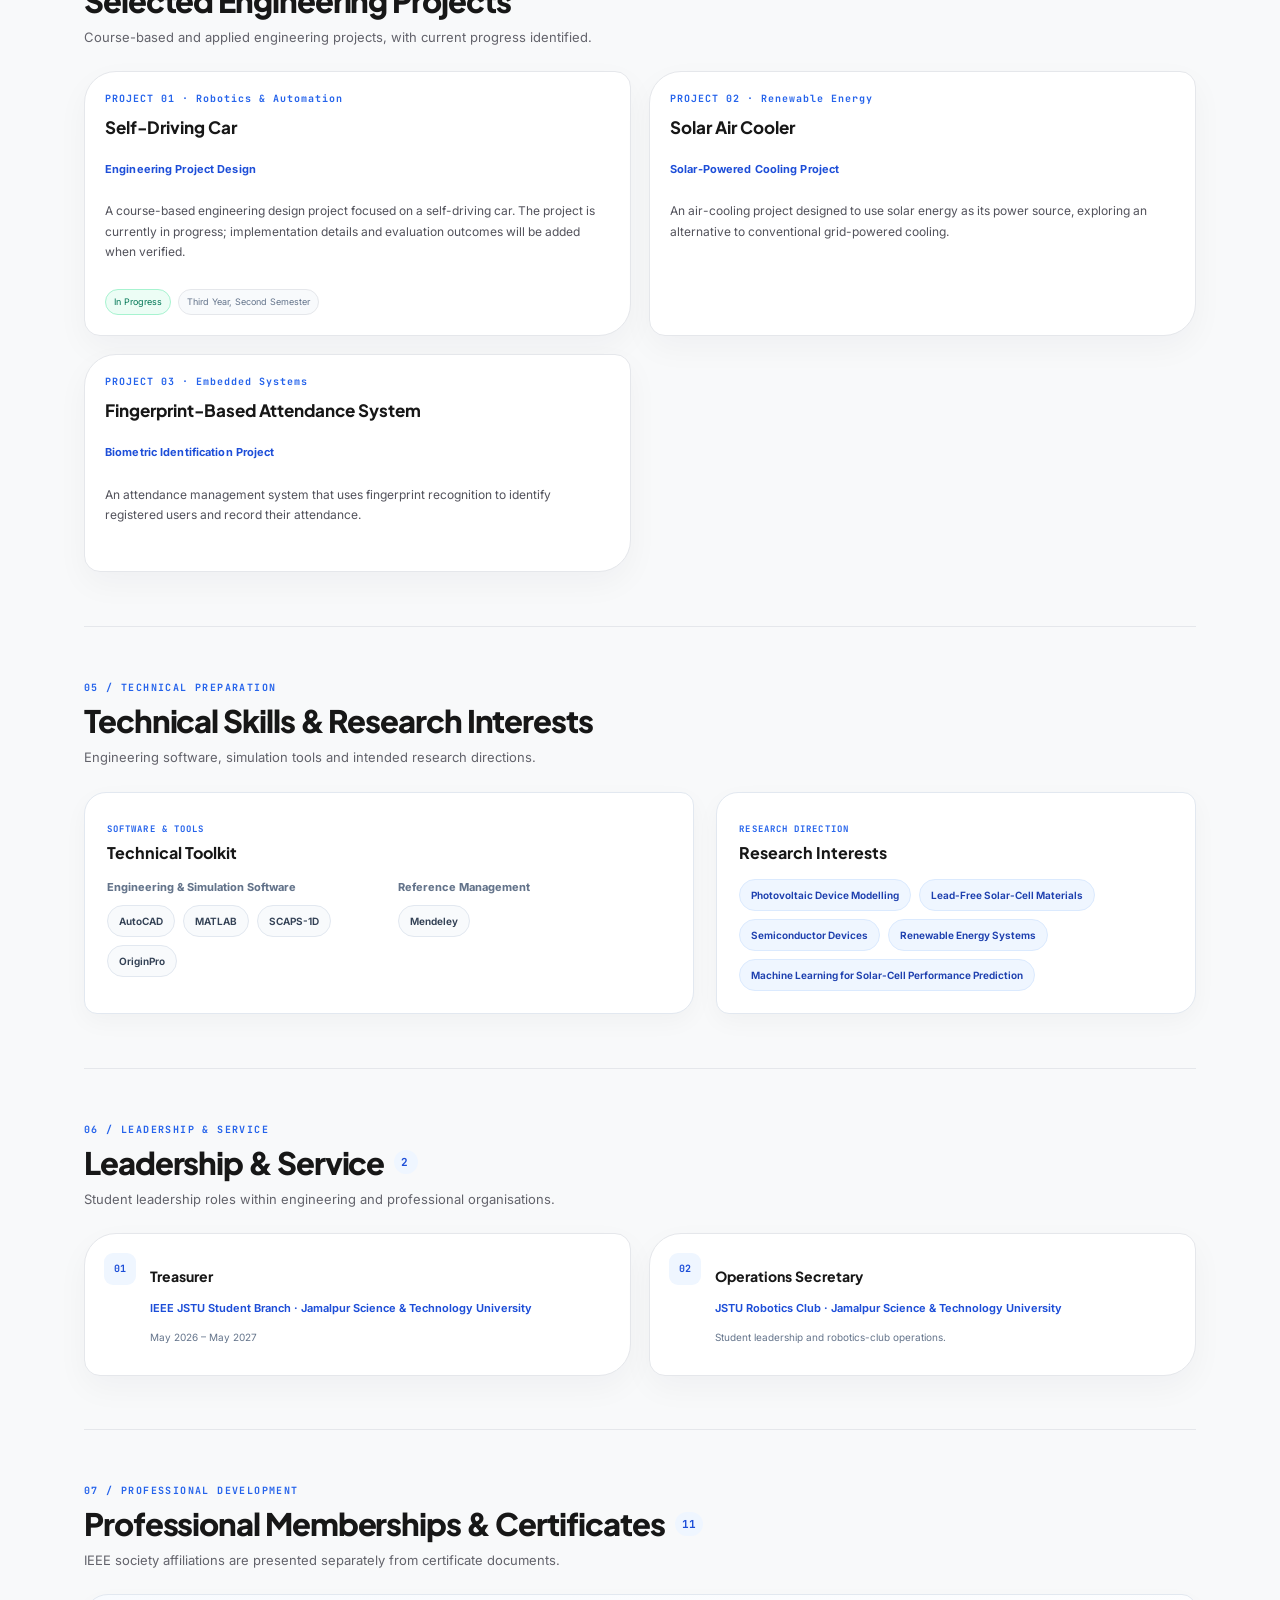
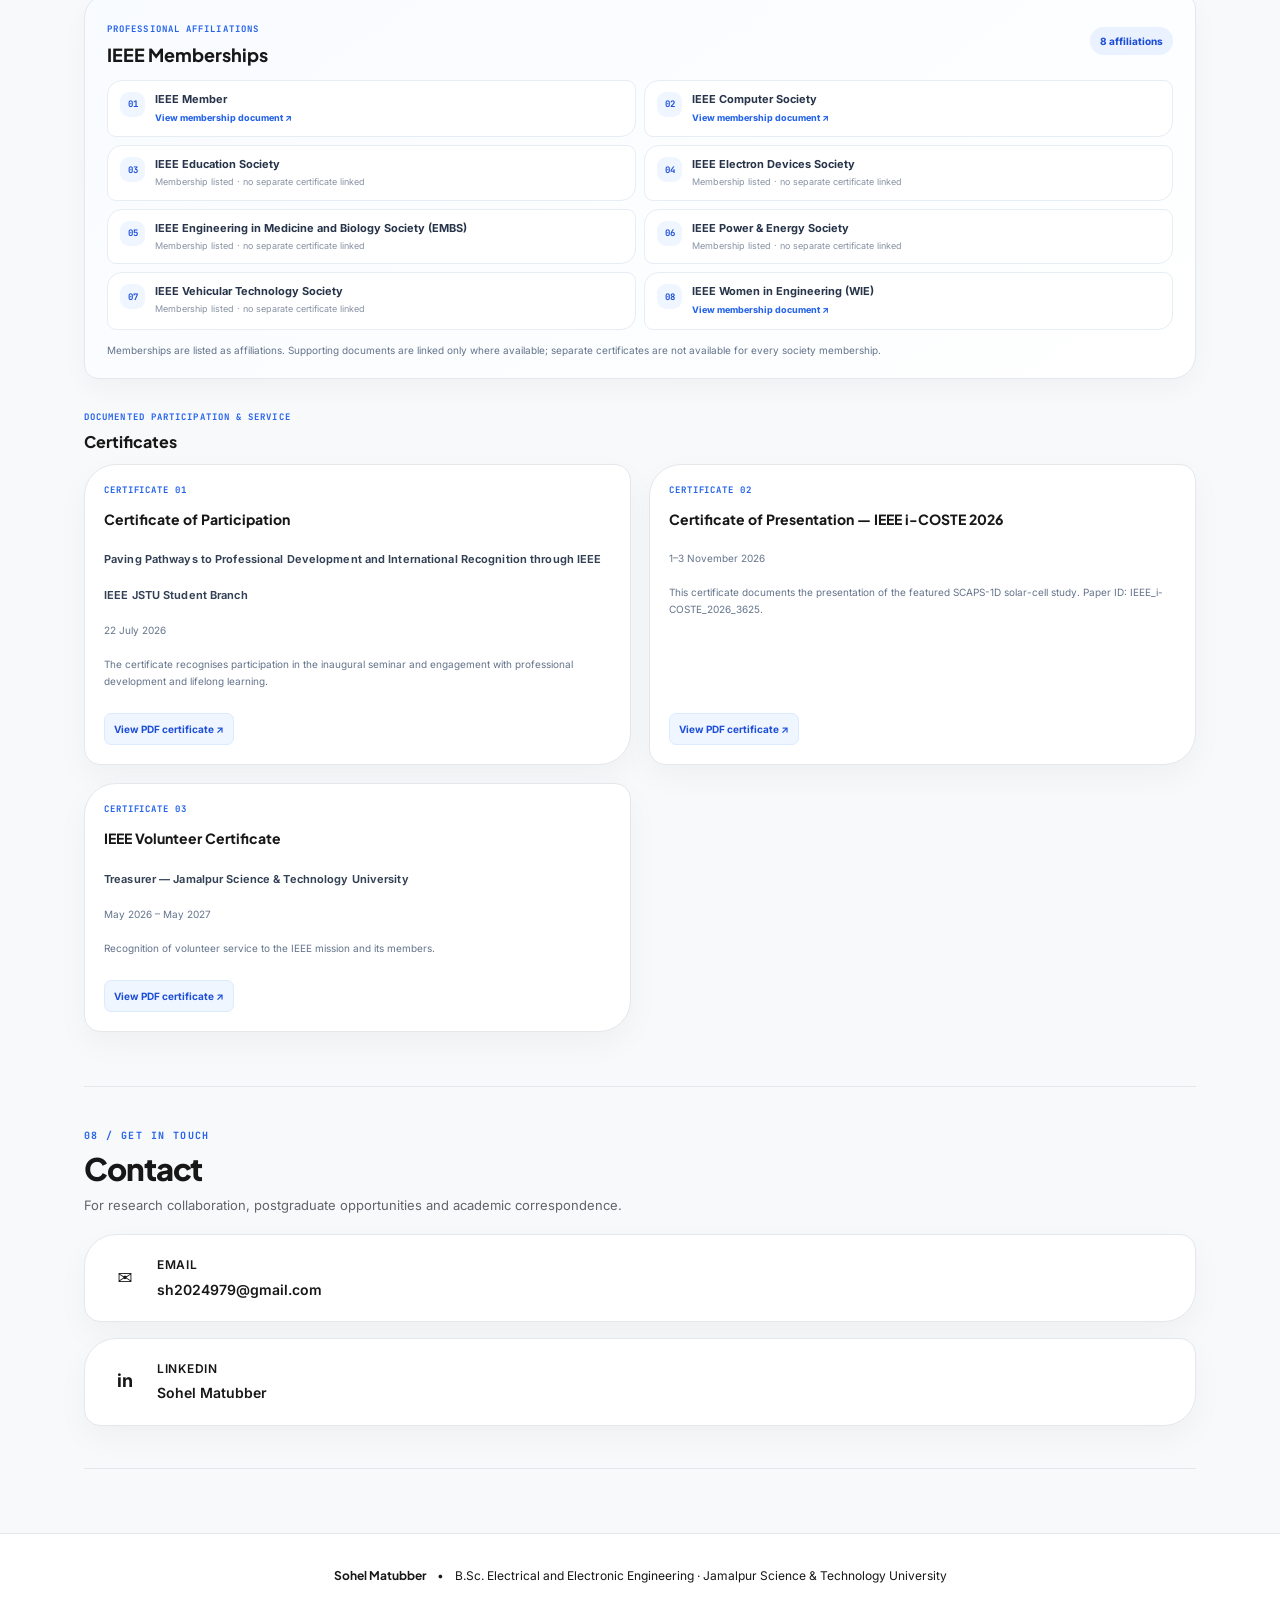
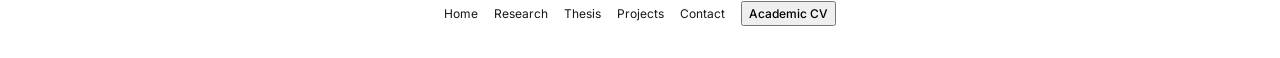
==== commit e75197f8: "Add files via upload" ====
--- a/index.html
+++ b/index.html
@@ -886,6 +886,376 @@
 @media(max-width:900px){.technical-compact-layout{grid-template-columns:1fr}}
 @media(max-width:760px){.education-main{grid-template-columns:1fr}.education-cgpa-panel{max-width:190px}.curriculum-semester-grid{grid-template-columns:1fr}.membership-grid{grid-template-columns:1fr}.compact-skill-row{grid-template-columns:1fr;gap:5px}}
 @media(max-width:540px){.education-secondary-row{grid-template-columns:1fr}.curriculum-panel,.membership-panel,.technical-compact-card,.interests-compact-card{padding:15px}.curriculum-panel-heading{align-items:flex-start}.curriculum-total{min-width:62px;height:62px}}
+</style>
+<style id="final-layout-fix-styles">
+
+/* FINAL LAYOUT FIX — navigation and technical skills */
+.portfolio-header-inner{
+  width:min(1800px,calc(100% - 64px));
+  grid-template-columns:max-content minmax(0,1fr) auto;
+  gap:clamp(12px,1.35vw,22px);
+}
+.portfolio-brand{
+  flex:0 0 auto;
+  min-width:max-content;
+  position:relative;
+  z-index:2;
+}
+.portfolio-brand span{
+  display:block;
+  white-space:nowrap;
+}
+.portfolio-primary-nav{
+  min-width:0;
+  max-width:100%;
+  display:flex;
+  justify-content:flex-start;
+  flex-wrap:nowrap;
+  gap:clamp(9px,.85vw,16px);
+  overflow-x:auto;
+  overflow-y:hidden;
+  overscroll-behavior-x:contain;
+  scrollbar-width:none;
+  -ms-overflow-style:none;
+}
+.portfolio-primary-nav::-webkit-scrollbar{display:none}
+.portfolio-nav-link{
+  flex:0 0 auto;
+  font-size:clamp(13px,.88vw,16px);
+  gap:4px;
+}
+.nav-count{
+  min-width:20px;
+  height:20px;
+  padding-inline:5px;
+  font-size:9px;
+}
+
+/* The heading occupies the full row; the two cards share the width evenly. */
+#competencies.technical-section{
+  display:block !important;
+  width:100%;
+  min-width:0;
+  grid-template-columns:none !important;
+}
+#competencies .section-heading{
+  display:grid;
+  width:100%;
+  min-width:0;
+  margin-bottom:22px;
+}
+#competencies .technical-compact-layout{
+  display:grid;
+  width:100%;
+  min-width:0;
+  grid-template-columns:repeat(2,minmax(0,1fr));
+  gap:20px;
+  align-items:stretch;
+}
+#competencies .technical-compact-card,
+#competencies .interests-compact-card{
+  width:100%;
+  min-width:0;
+  max-width:none;
+  box-sizing:border-box;
+  overflow:hidden;
+}
+#competencies .compact-skills-list{
+  display:grid;
+  width:100%;
+  min-width:0;
+  grid-template-columns:minmax(0,1fr);
+  gap:17px;
+}
+#competencies .compact-skill-row{
+  display:flex;
+  flex-direction:column;
+  align-items:flex-start;
+  width:100%;
+  min-width:0;
+  gap:8px;
+}
+#competencies .compact-skill-label{
+  display:block;
+  width:100%;
+  min-width:0;
+  padding:0;
+  white-space:normal;
+  overflow-wrap:anywhere;
+  line-height:1.5;
+}
+#competencies .skill-chip-list,
+#competencies .interest-chip-list{
+  display:flex;
+  flex-wrap:wrap;
+  align-items:flex-start;
+  width:100%;
+  min-width:0;
+  gap:8px;
+}
+#competencies .skill-chip,
+#competencies .interest-chip{
+  max-width:100%;
+  white-space:normal;
+  overflow-wrap:anywhere;
+  line-height:1.45;
+}
+#competencies .technical-card-heading,
+#competencies .technical-card-heading h3{
+  min-width:0;
+  overflow-wrap:anywhere;
+}
+
+/* Tablet and mobile: use a single column rather than squeeze either card. */
+@media(max-width:1350px){
+  .portfolio-header-inner{
+    width:calc(100% - 36px);
+    grid-template-columns:minmax(0,1fr) auto;
+    gap:14px;
+  }
+  .portfolio-primary-nav{display:none !important}
+  .portfolio-menu-toggle{display:grid !important}
+  .portfolio-header-actions{gap:9px}
+}
+@media(max-width:900px){
+  #competencies .technical-compact-layout{
+    grid-template-columns:minmax(0,1fr);
+    gap:14px;
+  }
+}
+@media(max-width:760px){
+  .portfolio-header-inner{width:calc(100% - 28px)}
+  #competencies .technical-compact-card,
+  #competencies .interests-compact-card{padding:16px}
+}
+@media(max-width:540px){
+  .portfolio-brand span{font-size:20px}
+  .portfolio-theme-trigger{width:42px;height:42px}
+  #competencies .technical-compact-layout{gap:12px}
+}
+
+</style>
+<style id="final-overlap-fix-styles">
+/* FINAL FIX 02 — prevent navigation collision and keep the technical section in a full-width row */
+.portfolio-header-inner{
+  display:grid !important;
+  width:min(1800px,calc(100% - 64px)) !important;
+  max-width:1800px !important;
+  grid-template-columns:270px minmax(0,1fr) 52px !important;
+  align-items:center !important;
+  column-gap:22px !important;
+  box-sizing:border-box !important;
+}
+.portfolio-brand{
+  display:flex !important;
+  align-items:center !important;
+  justify-content:flex-start !important;
+  width:270px !important;
+  min-width:270px !important;
+  max-width:270px !important;
+  flex:none !important;
+  white-space:nowrap !important;
+  overflow:visible !important;
+  position:relative !important;
+  z-index:5 !important;
+}
+.portfolio-brand span,
+#nav-brand-name{
+  display:block !important;
+  width:auto !important;
+  max-width:100% !important;
+  white-space:nowrap !important;
+  font-size:clamp(23px,1.55vw,29px) !important;
+  line-height:1.15 !important;
+  letter-spacing:-.035em !important;
+  word-spacing:normal !important;
+}
+.portfolio-primary-nav{
+  display:flex !important;
+  align-items:center !important;
+  justify-content:flex-start !important;
+  flex-wrap:nowrap !important;
+  gap:clamp(9px,.72vw,14px) !important;
+  width:100% !important;
+  min-width:0 !important;
+  max-width:100% !important;
+  overflow-x:auto !important;
+  overflow-y:hidden !important;
+  padding:0 4px !important;
+  box-sizing:border-box !important;
+  scrollbar-width:none !important;
+  -ms-overflow-style:none !important;
+}
+.portfolio-primary-nav::-webkit-scrollbar{display:none !important}
+.portfolio-nav-link{
+  flex:0 0 auto !important;
+  white-space:nowrap !important;
+  font-size:clamp(13px,.82vw,15px) !important;
+  gap:4px !important;
+}
+.portfolio-header-actions{
+  display:flex !important;
+  align-items:center !important;
+  justify-content:flex-end !important;
+  width:52px !important;
+  min-width:52px !important;
+  margin:0 !important;
+  position:relative !important;
+  z-index:6 !important;
+}
+.portfolio-theme-trigger{width:48px !important;height:48px !important}
+.portfolio-menu-toggle{display:none !important}
+
+/* Force the Technical Skills section to use the full content width, not a parent grid column. */
+#competencies.technical-section{
+  display:flex !important;
+  flex-direction:column !important;
+  align-items:stretch !important;
+  justify-content:flex-start !important;
+  gap:0 !important;
+  width:100% !important;
+  min-width:0 !important;
+  max-width:none !important;
+  grid-template-columns:none !important;
+  grid-column:1 / -1 !important;
+  box-sizing:border-box !important;
+}
+#competencies > .section-heading{
+  display:grid !important;
+  grid-template-columns:minmax(0,1fr) !important;
+  width:100% !important;
+  min-width:0 !important;
+  max-width:none !important;
+  margin:0 0 24px !important;
+  box-sizing:border-box !important;
+}
+#competencies > .technical-compact-layout{
+  display:grid !important;
+  grid-template-columns:minmax(0,1.12fr) minmax(0,.88fr) !important;
+  align-items:stretch !important;
+  gap:22px !important;
+  width:100% !important;
+  min-width:0 !important;
+  max-width:none !important;
+  margin:0 !important;
+  box-sizing:border-box !important;
+}
+#competencies .technical-compact-card,
+#competencies .interests-compact-card{
+  display:flex !important;
+  flex-direction:column !important;
+  align-items:stretch !important;
+  width:100% !important;
+  min-width:0 !important;
+  max-width:none !important;
+  height:100% !important;
+  padding:22px !important;
+  box-sizing:border-box !important;
+  overflow:visible !important;
+}
+#competencies .technical-card-heading,
+#competencies .technical-card-heading h3{
+  width:100% !important;
+  min-width:0 !important;
+  max-width:100% !important;
+  overflow-wrap:anywhere !important;
+}
+#competencies .compact-skills-list{
+  display:grid !important;
+  grid-template-columns:repeat(2,minmax(0,1fr)) !important;
+  align-items:start !important;
+  gap:18px !important;
+  width:100% !important;
+  min-width:0 !important;
+  max-width:100% !important;
+}
+#competencies .compact-skill-row{
+  display:flex !important;
+  flex-direction:column !important;
+  align-items:flex-start !important;
+  justify-content:flex-start !important;
+  gap:9px !important;
+  width:100% !important;
+  min-width:0 !important;
+  max-width:100% !important;
+}
+#competencies .compact-skill-label{
+  display:block !important;
+  width:100% !important;
+  min-width:0 !important;
+  max-width:100% !important;
+  padding:0 !important;
+  font-size:11px !important;
+  line-height:1.5 !important;
+  white-space:normal !important;
+  overflow-wrap:anywhere !important;
+}
+#competencies .skill-chip-list,
+#competencies .interest-chip-list{
+  display:flex !important;
+  flex-wrap:wrap !important;
+  align-items:flex-start !important;
+  align-content:flex-start !important;
+  gap:8px !important;
+  width:100% !important;
+  min-width:0 !important;
+  max-width:100% !important;
+  margin:0 !important;
+}
+#competencies .skill-chip,
+#competencies .interest-chip{
+  display:inline-flex !important;
+  flex:0 1 auto !important;
+  max-width:100% !important;
+  min-width:0 !important;
+  padding:8px 11px !important;
+  border-radius:999px !important;
+  white-space:normal !important;
+  overflow-wrap:anywhere !important;
+  line-height:1.4 !important;
+  box-sizing:border-box !important;
+}
+#competencies .technical-card-heading{margin-bottom:16px !important}
+#competencies .interests-compact-card .interest-chip-list{margin-top:0 !important}
+
+/* Collapse navigation before the brand and links can compete for space. */
+@media(max-width:1650px){
+  .portfolio-header-inner{
+    display:flex !important;
+    justify-content:space-between !important;
+    width:calc(100% - 36px) !important;
+    gap:14px !important;
+  }
+  .portfolio-brand{
+    width:auto !important;
+    min-width:0 !important;
+    max-width:none !important;
+    flex:1 1 auto !important;
+  }
+  .portfolio-primary-nav{display:none !important}
+  .portfolio-header-actions{width:auto !important;min-width:0 !important;gap:10px !important}
+  .portfolio-menu-toggle{display:grid !important}
+}
+@media(max-width:1000px){
+  #competencies > .technical-compact-layout{
+    grid-template-columns:minmax(0,1fr) !important;
+    gap:16px !important;
+  }
+  #competencies .compact-skills-list{
+    grid-template-columns:repeat(2,minmax(0,1fr)) !important;
+  }
+}
+@media(max-width:640px){
+  .portfolio-header-inner{width:calc(100% - 28px) !important;min-height:60px !important}
+  .portfolio-brand span,#nav-brand-name{font-size:21px !important}
+  #competencies .technical-compact-card,
+  #competencies .interests-compact-card{padding:17px !important}
+  #competencies .compact-skills-list{grid-template-columns:minmax(0,1fr) !important;gap:14px !important}
+}
+:root[data-theme="dark"] #competencies .technical-compact-card,
+:root[data-theme="dark"] #competencies .interests-compact-card{
+  background:#111827 !important;border-color:#334155 !important;
+}
 </style>
 </head>
 <body class="bg-[#F8F9FA] text-[#171717] selection:bg-blue-100 selection:text-blue-900">
@@ -986,7 +1356,7 @@
       <div class="section-heading">
         <span class="section-kicker">05 / TECHNICAL PREPARATION</span>
         <div class="section-title-row"><h2>Technical Skills &amp; Research Interests</h2></div>
-        <p class="section-subtitle">Engineering software, productivity tools and intended research directions.</p>
+        <p class="section-subtitle">Engineering software, simulation tools and intended research directions.</p>
       </div>
       <div class="technical-compact-layout">
         <article class="technical-compact-card">
@@ -1214,9 +1584,8 @@
       ],
 
       skills: [
-        {category:"Engineering & Simulation Software", items:["AutoCAD","MATLAB (ongoing use)","SCAPS-1D","OriginPro"]},
-        {category:"Productivity & Office Applications", items:["Microsoft Word","Microsoft Excel","Microsoft PowerPoint"]},
-        {category:"Reference Management", items:["Mendeley Reference Manager"]}
+        {category:"Engineering & Simulation Software", items:["AutoCAD","MATLAB","SCAPS-1D","OriginPro"]},
+        {category:"Reference Management", items:["Mendeley"]}
       ],
 
       research: [
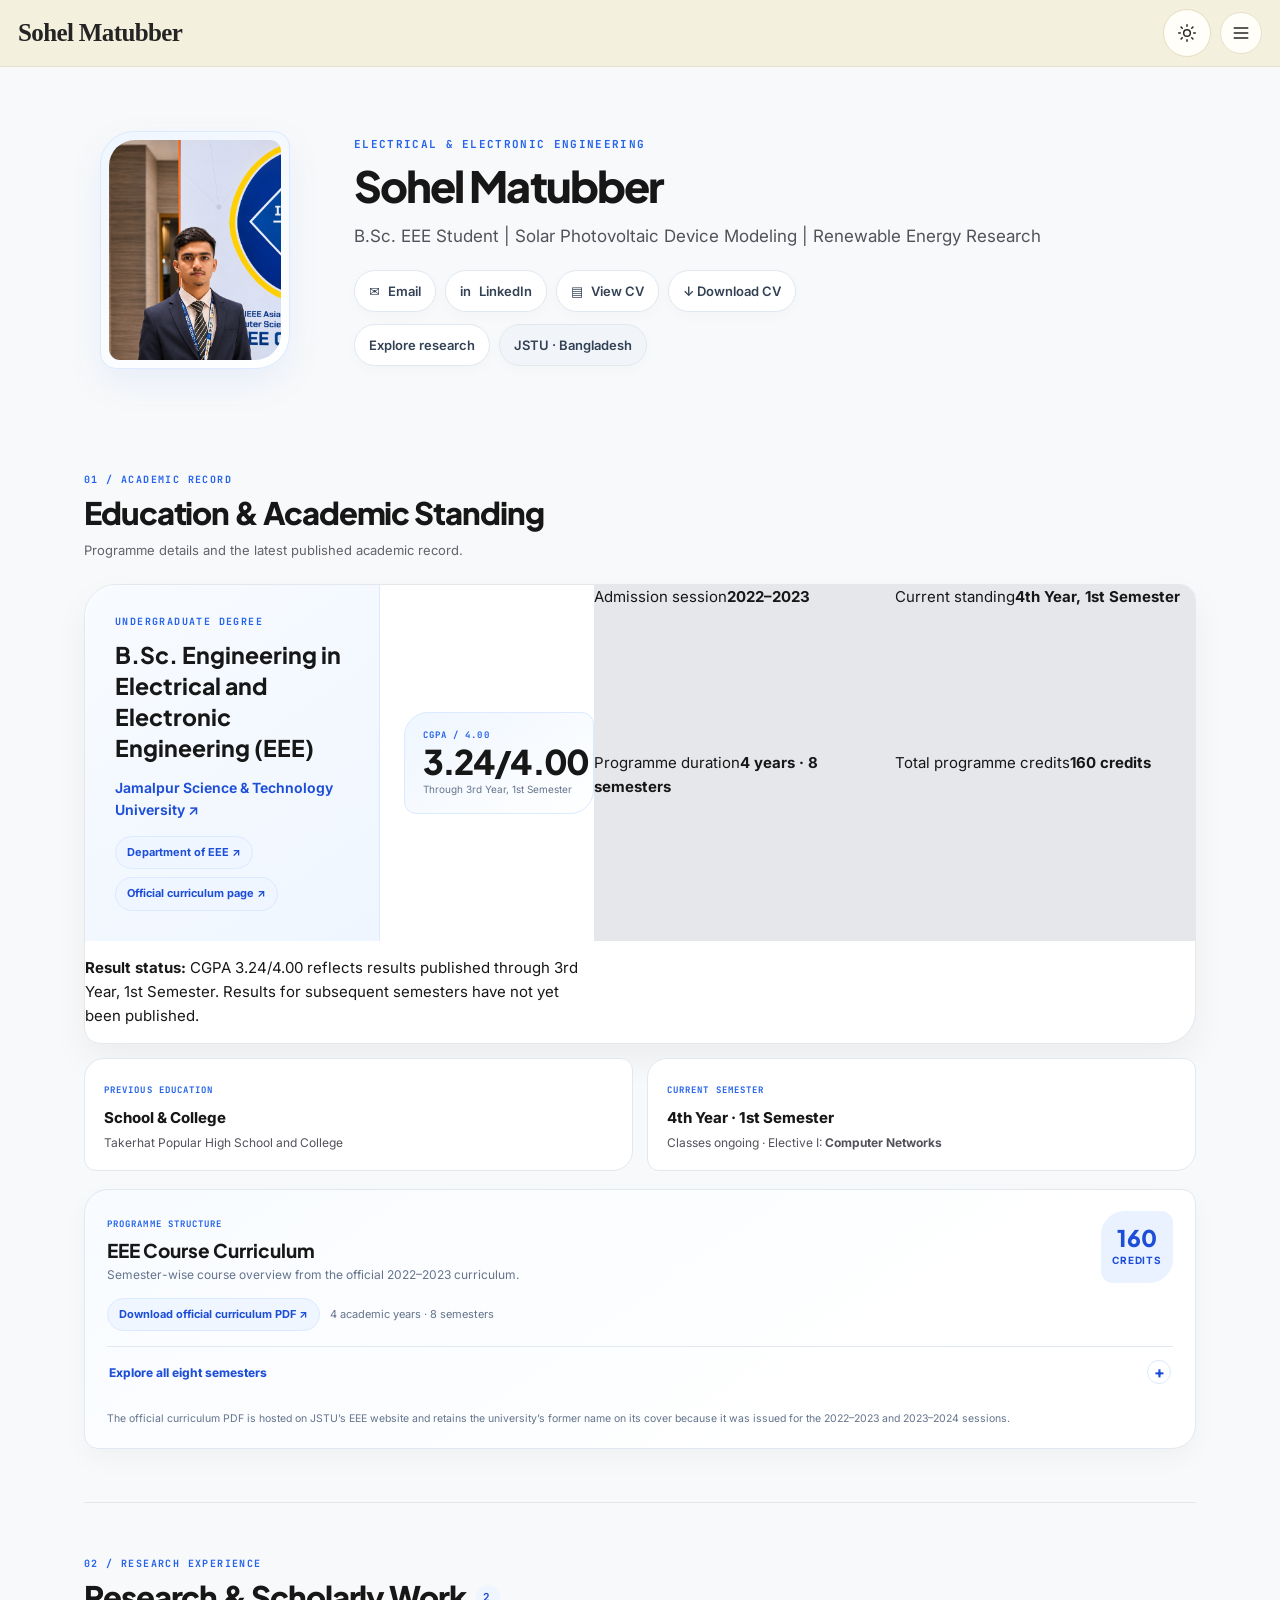
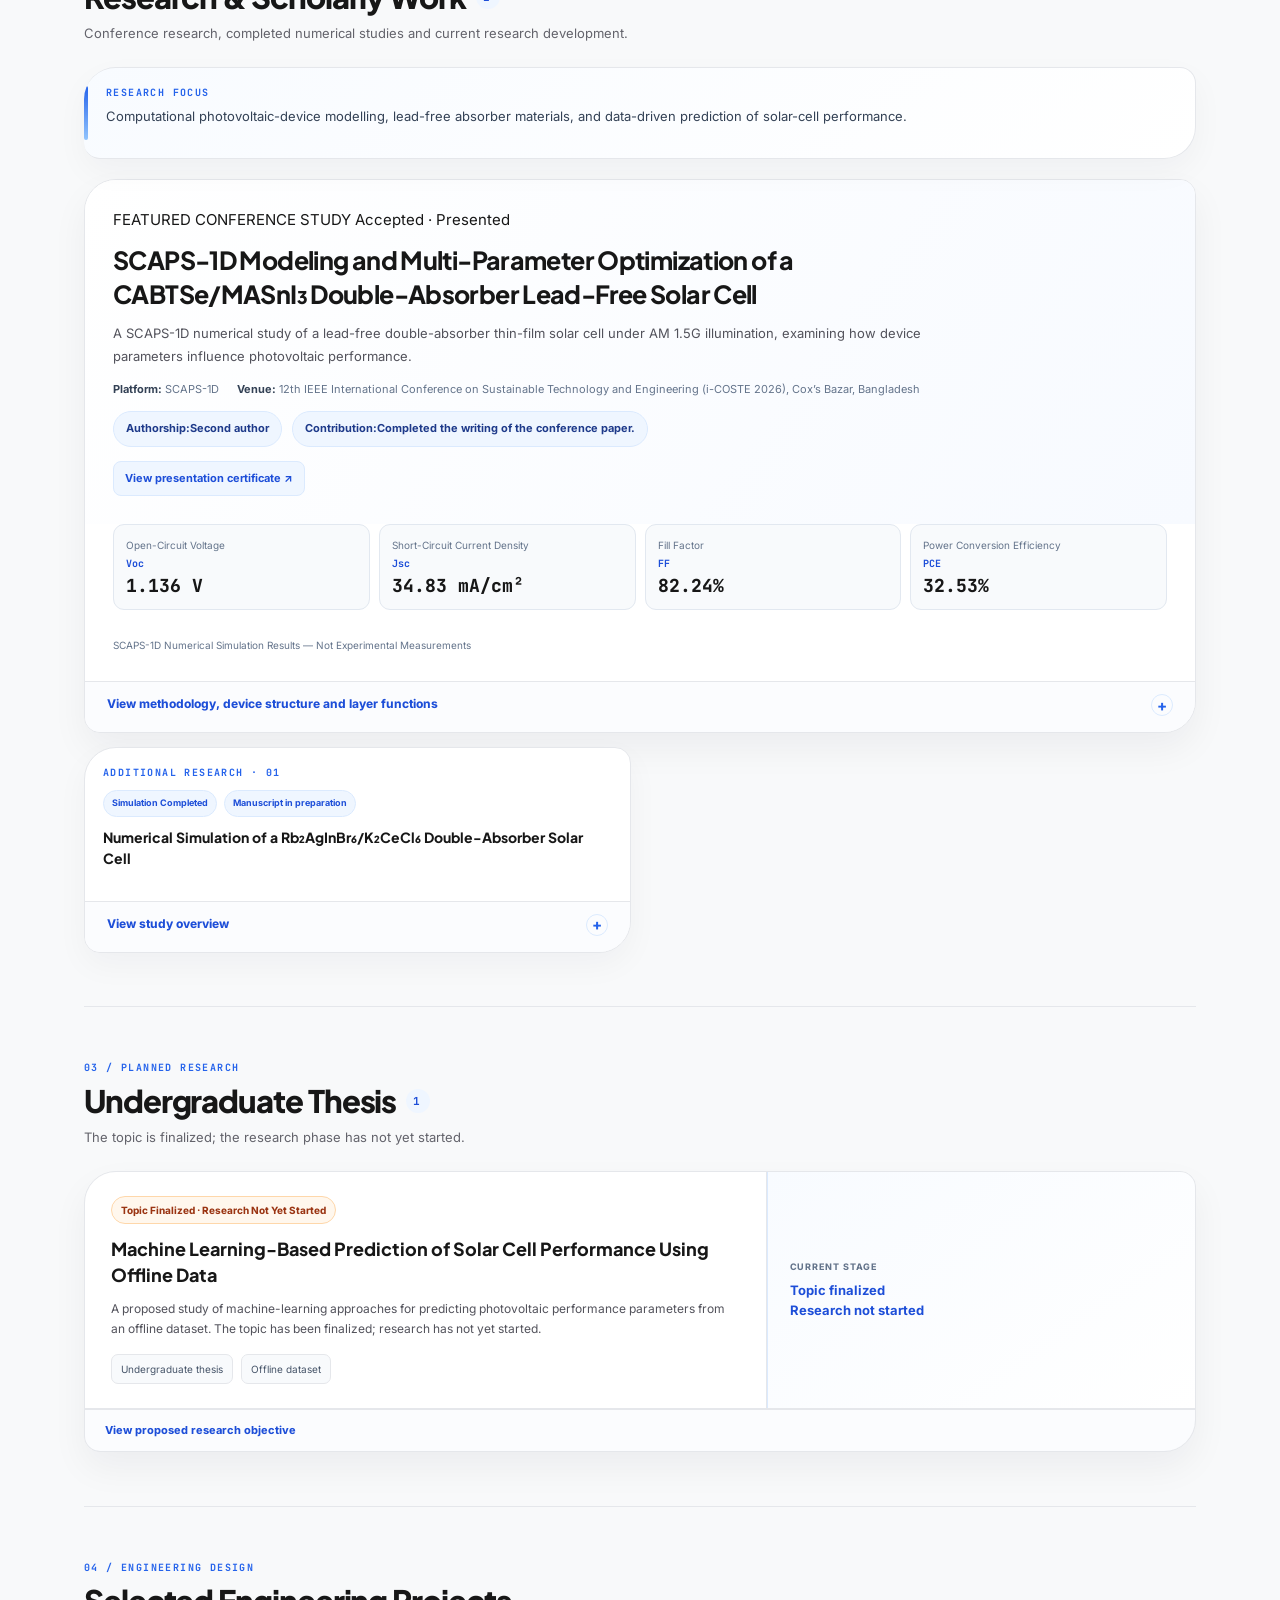
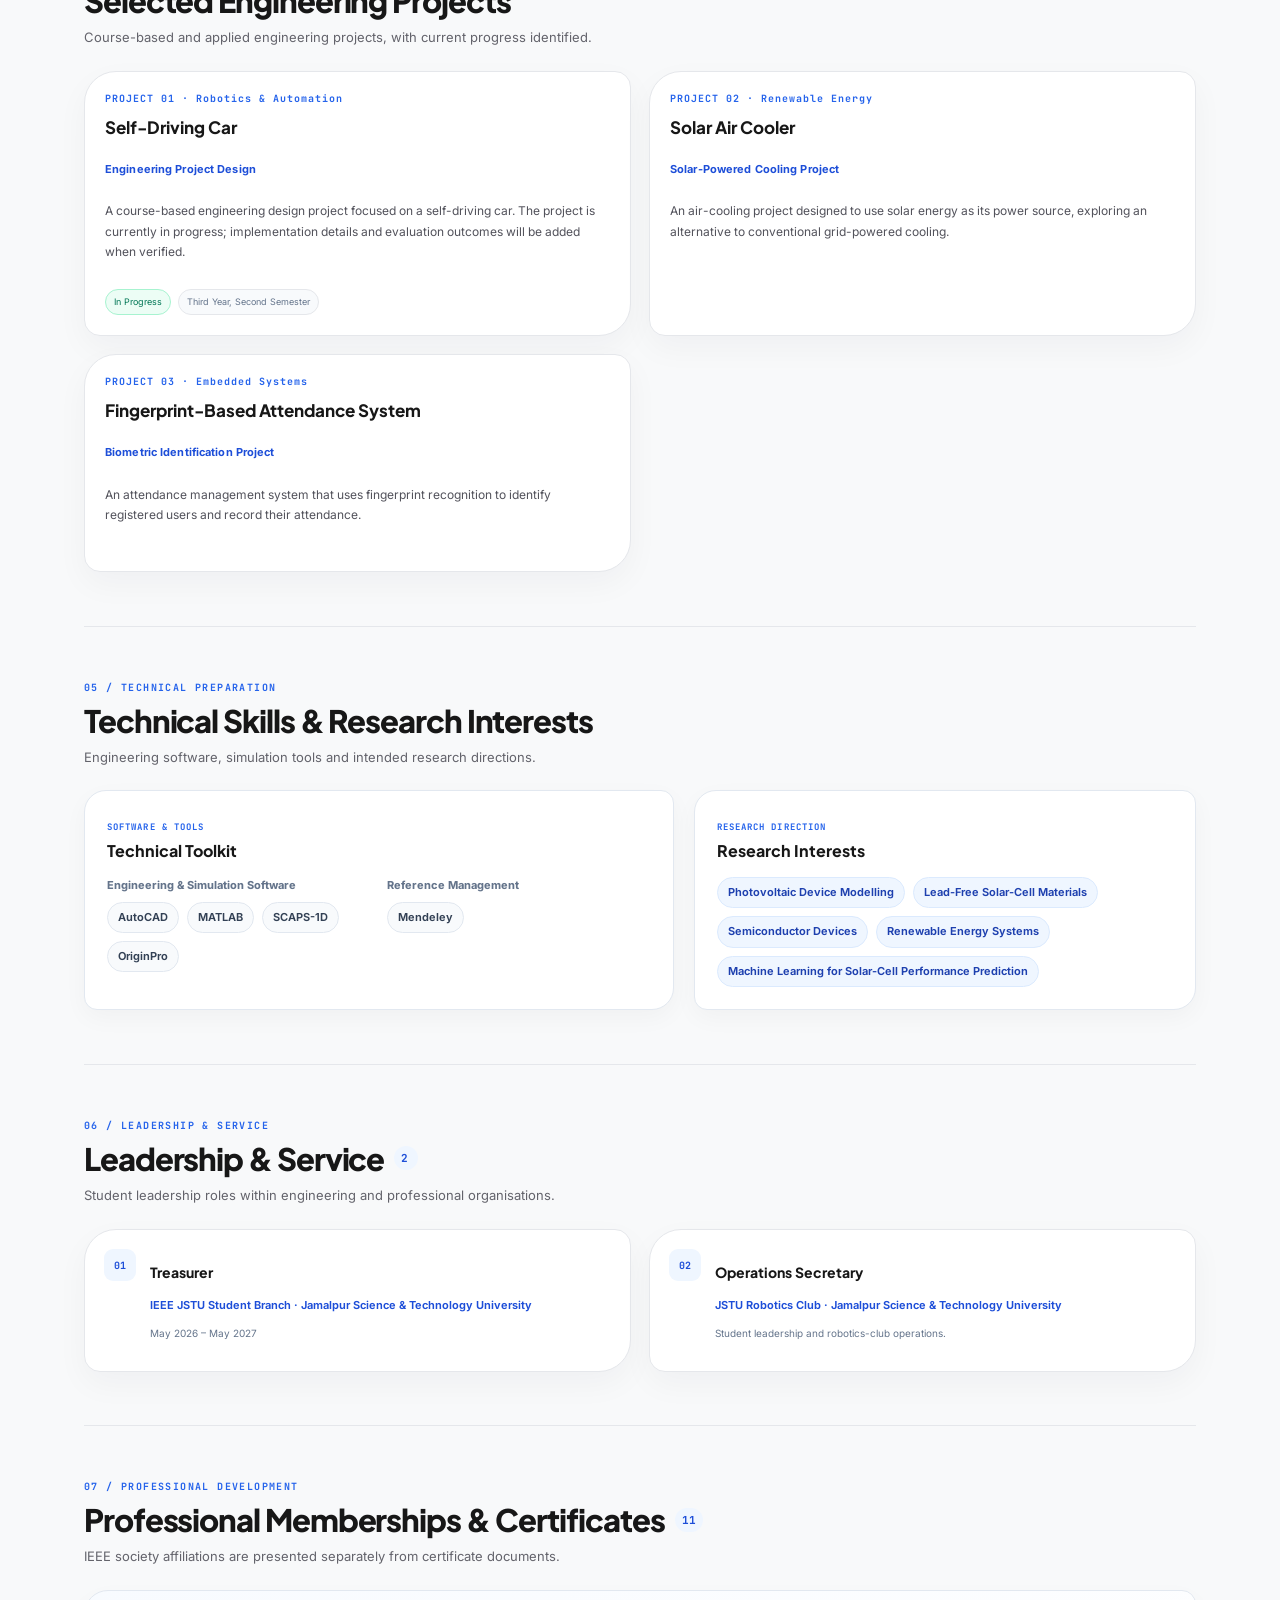
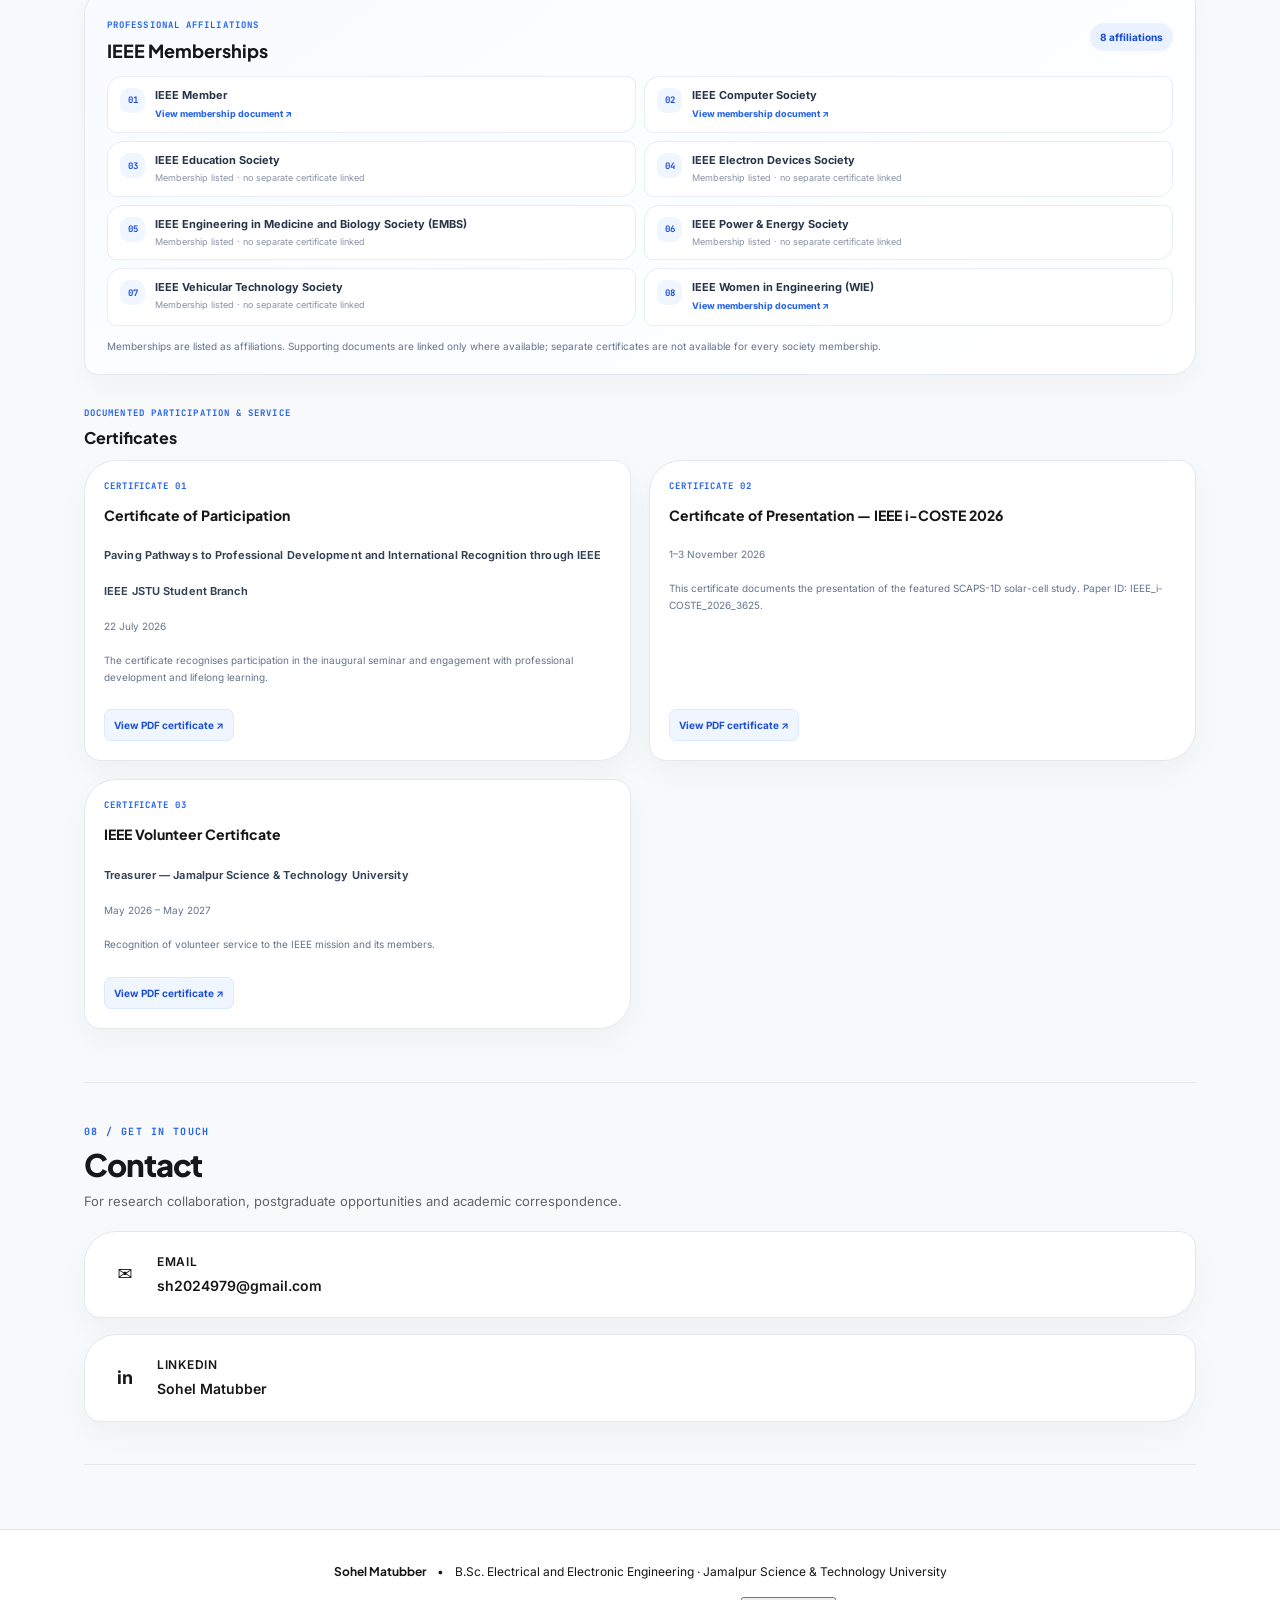
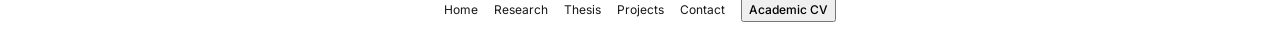
==== commit fa1518ae: "Rename index (8).html to index.html" ====
--- a/index.html
+++ b/index.html
@@ -3,6 +3,7 @@
 <html class="scroll-smooth" lang="en">
 <head>
 <meta charset="utf-8"/>
+<meta name="portfolio-build" content="sohel-portfolio-layout-final-v4-2026-11-24"/>
 <meta content="width=device-width, initial-scale=1.0" name="viewport"/>
 <meta content="#F8F9FA" name="theme-color"/>
 <link href="data:image/svg+xml,%3Csvg xmlns='http://www.w3.org/2000/svg' viewBox='0 0 40 40'%3E%3Crect width='40' height='40' rx='8' fill='%23171717'/%3E%3Ctext x='20' y='26' text-anchor='middle' font-family='sans-serif' font-size='18' fill='white'%3ESM%3C/text%3E%3C/svg%3E" rel="icon"/>
@@ -144,7 +145,7 @@
 .project-status { border-color:#A7F3D0 !important; background:#ECFDF5 !important; color:#047857 !important; }
 
 /* Technical skills: grouped capability tiles and a compact research-interest rail. */
-.technical-section { display:grid; grid-template-columns:minmax(0,1.5fr) minmax(260px,.8fr); gap:16px; align-items:stretch; }
+.technical-section { display:flex; flex-direction:column; gap:0; align-items:stretch; min-width:0; }
 .skills-panel,.interests-panel { padding:22px; border:1px solid #E5E7EB; border-radius:16px; background:#fff; box-shadow:0 4px 16px rgba(15,23,42,.03); }
 .skills-panel h2,.interests-panel h2 { color:#171717; font:750 17px "Plus Jakarta Sans",Inter,sans-serif; }
 .skills-panel>div>p,.interests-panel p { color:#64748B; font-size:11px; line-height:1.6; }
@@ -178,7 +179,7 @@
 @media(max-width:820px) {
   .education-card { grid-template-columns:1fr; }
   .education-primary { border-right:0; border-bottom:1px solid #DBEAFE; }
-  .research-method-grid,.research-explorer-grid,.technical-section { grid-template-columns:1fr; }
+  .research-method-grid,.research-explorer-grid { grid-template-columns:1fr; }
   .thesis-card { grid-template-columns:1fr; }
   .thesis-side { border-left:0; border-top:1px solid #DBEAFE; }
 }
@@ -572,18 +573,25 @@
 }
 .portfolio-header.scrolled{box-shadow:0 7px 22px rgba(15,23,42,.07)}
 .portfolio-header-inner{
-  width:min(1490px,calc(100% - 48px));min-height:66px;margin:0 auto;
-  display:grid;grid-template-columns:auto minmax(0,1fr) auto;align-items:center;gap:26px;
-}
-.portfolio-brand{display:inline-flex;align-items:center;white-space:nowrap;color:#242424}
-.portfolio-brand span{font:600 23px/1.15 Georgia,"Times New Roman",serif;letter-spacing:-.025em}
+  width:min(1800px,calc(100% - 56px));min-height:66px;margin:0 auto;
+  display:grid;grid-template-columns:250px minmax(0,1fr) 48px;align-items:center;gap:20px;
+  box-sizing:border-box;
+}
+.portfolio-brand{
+  display:flex;align-items:center;justify-content:flex-start;width:250px;min-width:250px;max-width:250px;
+  flex:none;white-space:nowrap;color:#242424;position:relative;z-index:2;
+}
+.portfolio-brand span{
+  display:block;width:auto;max-width:100%;white-space:nowrap;
+  font:600 26px/1.15 Georgia,"Times New Roman",serif;letter-spacing:-.025em;
+}
 .portfolio-primary-nav{
-  display:flex;min-width:0;align-items:center;justify-content:center;
-  gap:clamp(14px,2vw,34px);
+  display:flex;width:100%;max-width:100%;min-width:0;align-items:center;justify-content:space-between;
+  flex-wrap:nowrap;gap:clamp(7px,.65vw,12px);overflow:hidden;box-sizing:border-box;
 }
 .portfolio-nav-link{
-  position:relative;display:inline-flex;align-items:center;gap:6px;min-height:66px;
-  padding:2px 0 0;color:#626262;font-size:clamp(14px,1.15vw,19px);
+  position:relative;display:inline-flex;flex:0 0 auto;align-items:center;gap:5px;min-height:66px;
+  padding:2px 0 0;color:#626262;font-size:clamp(13px,.88vw,16px);
   font-weight:500;white-space:nowrap;transition:color .2s ease;
 }
 .portfolio-nav-link::after{
@@ -749,15 +757,15 @@
 :root[data-theme="dark"] #hero-subtitle,:root[data-theme="dark"] .section-subtitle{color:#A1A1AA}
 :root[data-theme="dark"] .reference-action,:root[data-theme="dark"] .reference-badge{background:#18181B;border-color:#3F3F46;color:#E4E4E7}
 :root[data-theme="dark"] .portfolio-section{border-color:#27272A}
-@media(min-width:1024px){
-  .portfolio-mobile-drawer{display:none!important}
-}
-@media(max-width:1100px){
-  .portfolio-header-inner{width:calc(100% - 36px);grid-template-columns:1fr auto;gap:14px}
+@media(max-width:1650px){
+  .portfolio-header-inner{width:calc(100% - 36px);grid-template-columns:minmax(0,1fr) auto;gap:14px}
+  .portfolio-brand{width:auto;min-width:0;max-width:100%}
+  .portfolio-brand span{font-size:clamp(21px,2vw,25px)}
   .portfolio-primary-nav{display:none}
   .portfolio-menu-toggle{display:grid}
-  .portfolio-header-actions{gap:9px}
+  .portfolio-header-actions{width:auto;min-width:0;gap:9px}
   .portfolio-mobile-drawer{border-top:1px solid var(--site-ivory-line);background:var(--site-ivory)}
+  .portfolio-mobile-drawer.is-open{display:block}
 }
 @media(max-width:760px){
   main#main-content{padding-inline:17px}
@@ -887,375 +895,117 @@
 @media(max-width:760px){.education-main{grid-template-columns:1fr}.education-cgpa-panel{max-width:190px}.curriculum-semester-grid{grid-template-columns:1fr}.membership-grid{grid-template-columns:1fr}.compact-skill-row{grid-template-columns:1fr;gap:5px}}
 @media(max-width:540px){.education-secondary-row{grid-template-columns:1fr}.curriculum-panel,.membership-panel,.technical-compact-card,.interests-compact-card{padding:15px}.curriculum-panel-heading{align-items:flex-start}.curriculum-total{min-width:62px;height:62px}}
 </style>
-<style id="final-layout-fix-styles">
-
-/* FINAL LAYOUT FIX — navigation and technical skills */
-.portfolio-header-inner{
-  width:min(1800px,calc(100% - 64px));
-  grid-template-columns:max-content minmax(0,1fr) auto;
-  gap:clamp(12px,1.35vw,22px);
-}
-.portfolio-brand{
-  flex:0 0 auto;
-  min-width:max-content;
-  position:relative;
-  z-index:2;
-}
-.portfolio-brand span{
-  display:block;
-  white-space:nowrap;
-}
-.portfolio-primary-nav{
-  min-width:0;
-  max-width:100%;
-  display:flex;
-  justify-content:flex-start;
-  flex-wrap:nowrap;
-  gap:clamp(9px,.85vw,16px);
-  overflow-x:auto;
-  overflow-y:hidden;
-  overscroll-behavior-x:contain;
-  scrollbar-width:none;
-  -ms-overflow-style:none;
-}
-.portfolio-primary-nav::-webkit-scrollbar{display:none}
-.portfolio-nav-link{
-  flex:0 0 auto;
-  font-size:clamp(13px,.88vw,16px);
-  gap:4px;
-}
-.nav-count{
-  min-width:20px;
-  height:20px;
-  padding-inline:5px;
-  font-size:9px;
-}
-
-/* The heading occupies the full row; the two cards share the width evenly. */
+<style id="sohel-portfolio-layout-final-v4">
+
+/* SOHEL PORTFOLIO FINAL LAYOUT — 2026-11-24 */
+#site-header .portfolio-header-inner{
+  width:min(1800px,calc(100% - 56px));
+  max-width:1800px;
+  grid-template-columns:250px minmax(0,1fr) 48px;
+  gap:20px;
+}
+#site-header .portfolio-brand{
+  width:250px;min-width:250px;max-width:250px;flex:none;
+  overflow:visible;white-space:nowrap;
+}
+#site-header #nav-brand-name{
+  display:block;width:auto;max-width:100%;white-space:nowrap;
+  font-size:26px;line-height:1.15;letter-spacing:-.025em;
+}
+#site-header .portfolio-primary-nav{
+  display:flex;min-width:0;width:100%;max-width:100%;
+  justify-content:space-between;align-items:center;flex-wrap:nowrap;
+  gap:clamp(7px,.65vw,12px);overflow:hidden;padding:0;
+}
+#site-header .portfolio-nav-link{
+  display:inline-flex;flex:0 0 auto;white-space:nowrap;
+  font-size:clamp(13px,.88vw,16px);gap:5px;
+}
+#site-header .portfolio-header-actions{
+  display:flex;width:48px;min-width:48px;justify-content:flex-end;gap:0;
+}
+#site-header .portfolio-menu-toggle{display:none}
+#site-header .portfolio-mobile-drawer.is-open{display:block}
+
+/* Section heading is always a full-width row above the two content cards. */
 #competencies.technical-section{
-  display:block !important;
-  width:100%;
-  min-width:0;
-  grid-template-columns:none !important;
-}
-#competencies .section-heading{
-  display:grid;
-  width:100%;
-  min-width:0;
-  margin-bottom:22px;
-}
-#competencies .technical-compact-layout{
-  display:grid;
-  width:100%;
-  min-width:0;
-  grid-template-columns:repeat(2,minmax(0,1fr));
-  gap:20px;
-  align-items:stretch;
+  display:flex;flex-direction:column;align-items:stretch;justify-content:flex-start;
+  gap:0;width:100%;min-width:0;max-width:none;box-sizing:border-box;
+}
+#competencies > .section-heading{
+  display:grid;grid-template-columns:minmax(0,1fr);width:100%;min-width:0;
+  margin:0 0 22px;box-sizing:border-box;
+}
+#competencies > .technical-compact-layout{
+  display:grid;grid-template-columns:minmax(0,1.08fr) minmax(0,.92fr);
+  align-items:stretch;gap:20px;width:100%;min-width:0;max-width:none;margin:0;
+  box-sizing:border-box;
 }
 #competencies .technical-compact-card,
 #competencies .interests-compact-card{
-  width:100%;
-  min-width:0;
-  max-width:none;
-  box-sizing:border-box;
-  overflow:hidden;
-}
+  display:flex;flex-direction:column;align-items:stretch;
+  width:100%;min-width:0;max-width:none;height:auto;min-height:100%;
+  padding:22px;box-sizing:border-box;overflow:visible;
+}
+#competencies .technical-card-heading{width:100%;min-width:0;margin-bottom:16px}
+#competencies .technical-card-heading h3{width:100%;min-width:0;overflow-wrap:anywhere}
 #competencies .compact-skills-list{
-  display:grid;
-  width:100%;
-  min-width:0;
-  grid-template-columns:minmax(0,1fr);
-  gap:17px;
+  display:grid;grid-template-columns:repeat(2,minmax(0,1fr));align-items:start;
+  gap:16px;width:100%;min-width:0;max-width:100%;
 }
 #competencies .compact-skill-row{
-  display:flex;
-  flex-direction:column;
-  align-items:flex-start;
-  width:100%;
-  min-width:0;
-  gap:8px;
+  display:flex;flex-direction:column;align-items:flex-start;justify-content:flex-start;
+  gap:8px;width:100%;min-width:0;max-width:100%;
 }
 #competencies .compact-skill-label{
-  display:block;
-  width:100%;
-  min-width:0;
-  padding:0;
-  white-space:normal;
-  overflow-wrap:anywhere;
-  line-height:1.5;
+  display:block;width:100%;min-width:0;max-width:100%;padding:0;
+  font-size:11px;line-height:1.5;white-space:normal;overflow-wrap:anywhere;
 }
 #competencies .skill-chip-list,
 #competencies .interest-chip-list{
-  display:flex;
-  flex-wrap:wrap;
-  align-items:flex-start;
-  width:100%;
-  min-width:0;
-  gap:8px;
+  display:flex;flex-wrap:wrap;align-items:flex-start;align-content:flex-start;
+  gap:8px;width:100%;min-width:0;max-width:100%;margin:0;
 }
 #competencies .skill-chip,
 #competencies .interest-chip{
-  max-width:100%;
-  white-space:normal;
-  overflow-wrap:anywhere;
-  line-height:1.45;
-}
-#competencies .technical-card-heading,
-#competencies .technical-card-heading h3{
-  min-width:0;
-  overflow-wrap:anywhere;
-}
-
-/* Tablet and mobile: use a single column rather than squeeze either card. */
-@media(max-width:1350px){
-  .portfolio-header-inner{
-    width:calc(100% - 36px);
-    grid-template-columns:minmax(0,1fr) auto;
-    gap:14px;
+  display:inline-flex;flex:0 1 auto;align-items:center;max-width:100%;min-width:0;
+  padding:7px 10px;border-radius:999px;font-size:11px;line-height:1.4;
+  white-space:normal;overflow-wrap:anywhere;box-sizing:border-box;
+}
+
+@media(max-width:1650px){
+  #site-header .portfolio-header-inner{
+    width:calc(100% - 36px);grid-template-columns:minmax(0,1fr) auto;gap:14px;
   }
-  .portfolio-primary-nav{display:none !important}
-  .portfolio-menu-toggle{display:grid !important}
-  .portfolio-header-actions{gap:9px}
-}
-@media(max-width:900px){
-  #competencies .technical-compact-layout{
-    grid-template-columns:minmax(0,1fr);
-    gap:14px;
-  }
+  #site-header .portfolio-brand{width:auto;min-width:0;max-width:100%}
+  #site-header #nav-brand-name{font-size:clamp(21px,2vw,25px)}
+  #site-header .portfolio-primary-nav{display:none}
+  #site-header .portfolio-header-actions{width:auto;min-width:0;gap:9px}
+  #site-header .portfolio-menu-toggle{display:grid}
+  #site-header .portfolio-mobile-drawer.is-open{display:block}
+}
+@media(max-width:1050px){
+  #competencies > .technical-compact-layout{grid-template-columns:minmax(0,1fr);gap:15px}
 }
 @media(max-width:760px){
-  .portfolio-header-inner{width:calc(100% - 28px)}
   #competencies .technical-compact-card,
-  #competencies .interests-compact-card{padding:16px}
+  #competencies .interests-compact-card{padding:17px}
+}
+@media(max-width:620px){
+  #competencies .compact-skills-list{grid-template-columns:minmax(0,1fr);gap:14px}
 }
 @media(max-width:540px){
-  .portfolio-brand span{font-size:20px}
-  .portfolio-theme-trigger{width:42px;height:42px}
-  #competencies .technical-compact-layout{gap:12px}
-}
-
-</style>
-<style id="final-overlap-fix-styles">
-/* FINAL FIX 02 — prevent navigation collision and keep the technical section in a full-width row */
-.portfolio-header-inner{
-  display:grid !important;
-  width:min(1800px,calc(100% - 64px)) !important;
-  max-width:1800px !important;
-  grid-template-columns:270px minmax(0,1fr) 52px !important;
-  align-items:center !important;
-  column-gap:22px !important;
-  box-sizing:border-box !important;
-}
-.portfolio-brand{
-  display:flex !important;
-  align-items:center !important;
-  justify-content:flex-start !important;
-  width:270px !important;
-  min-width:270px !important;
-  max-width:270px !important;
-  flex:none !important;
-  white-space:nowrap !important;
-  overflow:visible !important;
-  position:relative !important;
-  z-index:5 !important;
-}
-.portfolio-brand span,
-#nav-brand-name{
-  display:block !important;
-  width:auto !important;
-  max-width:100% !important;
-  white-space:nowrap !important;
-  font-size:clamp(23px,1.55vw,29px) !important;
-  line-height:1.15 !important;
-  letter-spacing:-.035em !important;
-  word-spacing:normal !important;
-}
-.portfolio-primary-nav{
-  display:flex !important;
-  align-items:center !important;
-  justify-content:flex-start !important;
-  flex-wrap:nowrap !important;
-  gap:clamp(9px,.72vw,14px) !important;
-  width:100% !important;
-  min-width:0 !important;
-  max-width:100% !important;
-  overflow-x:auto !important;
-  overflow-y:hidden !important;
-  padding:0 4px !important;
-  box-sizing:border-box !important;
-  scrollbar-width:none !important;
-  -ms-overflow-style:none !important;
-}
-.portfolio-primary-nav::-webkit-scrollbar{display:none !important}
-.portfolio-nav-link{
-  flex:0 0 auto !important;
-  white-space:nowrap !important;
-  font-size:clamp(13px,.82vw,15px) !important;
-  gap:4px !important;
-}
-.portfolio-header-actions{
-  display:flex !important;
-  align-items:center !important;
-  justify-content:flex-end !important;
-  width:52px !important;
-  min-width:52px !important;
-  margin:0 !important;
-  position:relative !important;
-  z-index:6 !important;
-}
-.portfolio-theme-trigger{width:48px !important;height:48px !important}
-.portfolio-menu-toggle{display:none !important}
-
-/* Force the Technical Skills section to use the full content width, not a parent grid column. */
-#competencies.technical-section{
-  display:flex !important;
-  flex-direction:column !important;
-  align-items:stretch !important;
-  justify-content:flex-start !important;
-  gap:0 !important;
-  width:100% !important;
-  min-width:0 !important;
-  max-width:none !important;
-  grid-template-columns:none !important;
-  grid-column:1 / -1 !important;
-  box-sizing:border-box !important;
-}
-#competencies > .section-heading{
-  display:grid !important;
-  grid-template-columns:minmax(0,1fr) !important;
-  width:100% !important;
-  min-width:0 !important;
-  max-width:none !important;
-  margin:0 0 24px !important;
-  box-sizing:border-box !important;
-}
-#competencies > .technical-compact-layout{
-  display:grid !important;
-  grid-template-columns:minmax(0,1.12fr) minmax(0,.88fr) !important;
-  align-items:stretch !important;
-  gap:22px !important;
-  width:100% !important;
-  min-width:0 !important;
-  max-width:none !important;
-  margin:0 !important;
-  box-sizing:border-box !important;
-}
-#competencies .technical-compact-card,
-#competencies .interests-compact-card{
-  display:flex !important;
-  flex-direction:column !important;
-  align-items:stretch !important;
-  width:100% !important;
-  min-width:0 !important;
-  max-width:none !important;
-  height:100% !important;
-  padding:22px !important;
-  box-sizing:border-box !important;
-  overflow:visible !important;
-}
-#competencies .technical-card-heading,
-#competencies .technical-card-heading h3{
-  width:100% !important;
-  min-width:0 !important;
-  max-width:100% !important;
-  overflow-wrap:anywhere !important;
-}
-#competencies .compact-skills-list{
-  display:grid !important;
-  grid-template-columns:repeat(2,minmax(0,1fr)) !important;
-  align-items:start !important;
-  gap:18px !important;
-  width:100% !important;
-  min-width:0 !important;
-  max-width:100% !important;
-}
-#competencies .compact-skill-row{
-  display:flex !important;
-  flex-direction:column !important;
-  align-items:flex-start !important;
-  justify-content:flex-start !important;
-  gap:9px !important;
-  width:100% !important;
-  min-width:0 !important;
-  max-width:100% !important;
-}
-#competencies .compact-skill-label{
-  display:block !important;
-  width:100% !important;
-  min-width:0 !important;
-  max-width:100% !important;
-  padding:0 !important;
-  font-size:11px !important;
-  line-height:1.5 !important;
-  white-space:normal !important;
-  overflow-wrap:anywhere !important;
-}
-#competencies .skill-chip-list,
-#competencies .interest-chip-list{
-  display:flex !important;
-  flex-wrap:wrap !important;
-  align-items:flex-start !important;
-  align-content:flex-start !important;
-  gap:8px !important;
-  width:100% !important;
-  min-width:0 !important;
-  max-width:100% !important;
-  margin:0 !important;
-}
-#competencies .skill-chip,
-#competencies .interest-chip{
-  display:inline-flex !important;
-  flex:0 1 auto !important;
-  max-width:100% !important;
-  min-width:0 !important;
-  padding:8px 11px !important;
-  border-radius:999px !important;
-  white-space:normal !important;
-  overflow-wrap:anywhere !important;
-  line-height:1.4 !important;
-  box-sizing:border-box !important;
-}
-#competencies .technical-card-heading{margin-bottom:16px !important}
-#competencies .interests-compact-card .interest-chip-list{margin-top:0 !important}
-
-/* Collapse navigation before the brand and links can compete for space. */
-@media(max-width:1650px){
-  .portfolio-header-inner{
-    display:flex !important;
-    justify-content:space-between !important;
-    width:calc(100% - 36px) !important;
-    gap:14px !important;
-  }
-  .portfolio-brand{
-    width:auto !important;
-    min-width:0 !important;
-    max-width:none !important;
-    flex:1 1 auto !important;
-  }
-  .portfolio-primary-nav{display:none !important}
-  .portfolio-header-actions{width:auto !important;min-width:0 !important;gap:10px !important}
-  .portfolio-menu-toggle{display:grid !important}
-}
-@media(max-width:1000px){
-  #competencies > .technical-compact-layout{
-    grid-template-columns:minmax(0,1fr) !important;
-    gap:16px !important;
-  }
-  #competencies .compact-skills-list{
-    grid-template-columns:repeat(2,minmax(0,1fr)) !important;
-  }
-}
-@media(max-width:640px){
-  .portfolio-header-inner{width:calc(100% - 28px) !important;min-height:60px !important}
-  .portfolio-brand span,#nav-brand-name{font-size:21px !important}
+  #site-header .portfolio-header-inner{width:calc(100% - 28px);min-height:60px}
+  #site-header .portfolio-brand span,#site-header #nav-brand-name{font-size:21px}
+  #site-header .portfolio-theme-trigger{width:42px;height:42px}
   #competencies .technical-compact-card,
-  #competencies .interests-compact-card{padding:17px !important}
-  #competencies .compact-skills-list{grid-template-columns:minmax(0,1fr) !important;gap:14px !important}
+  #competencies .interests-compact-card{padding:15px}
 }
 :root[data-theme="dark"] #competencies .technical-compact-card,
 :root[data-theme="dark"] #competencies .interests-compact-card{
-  background:#111827 !important;border-color:#334155 !important;
-}
+  background:#111827;border-color:#334155;box-shadow:none;
+}
+
 </style>
 </head>
 <body class="bg-[#F8F9FA] text-[#171717] selection:bg-blue-100 selection:text-blue-900">
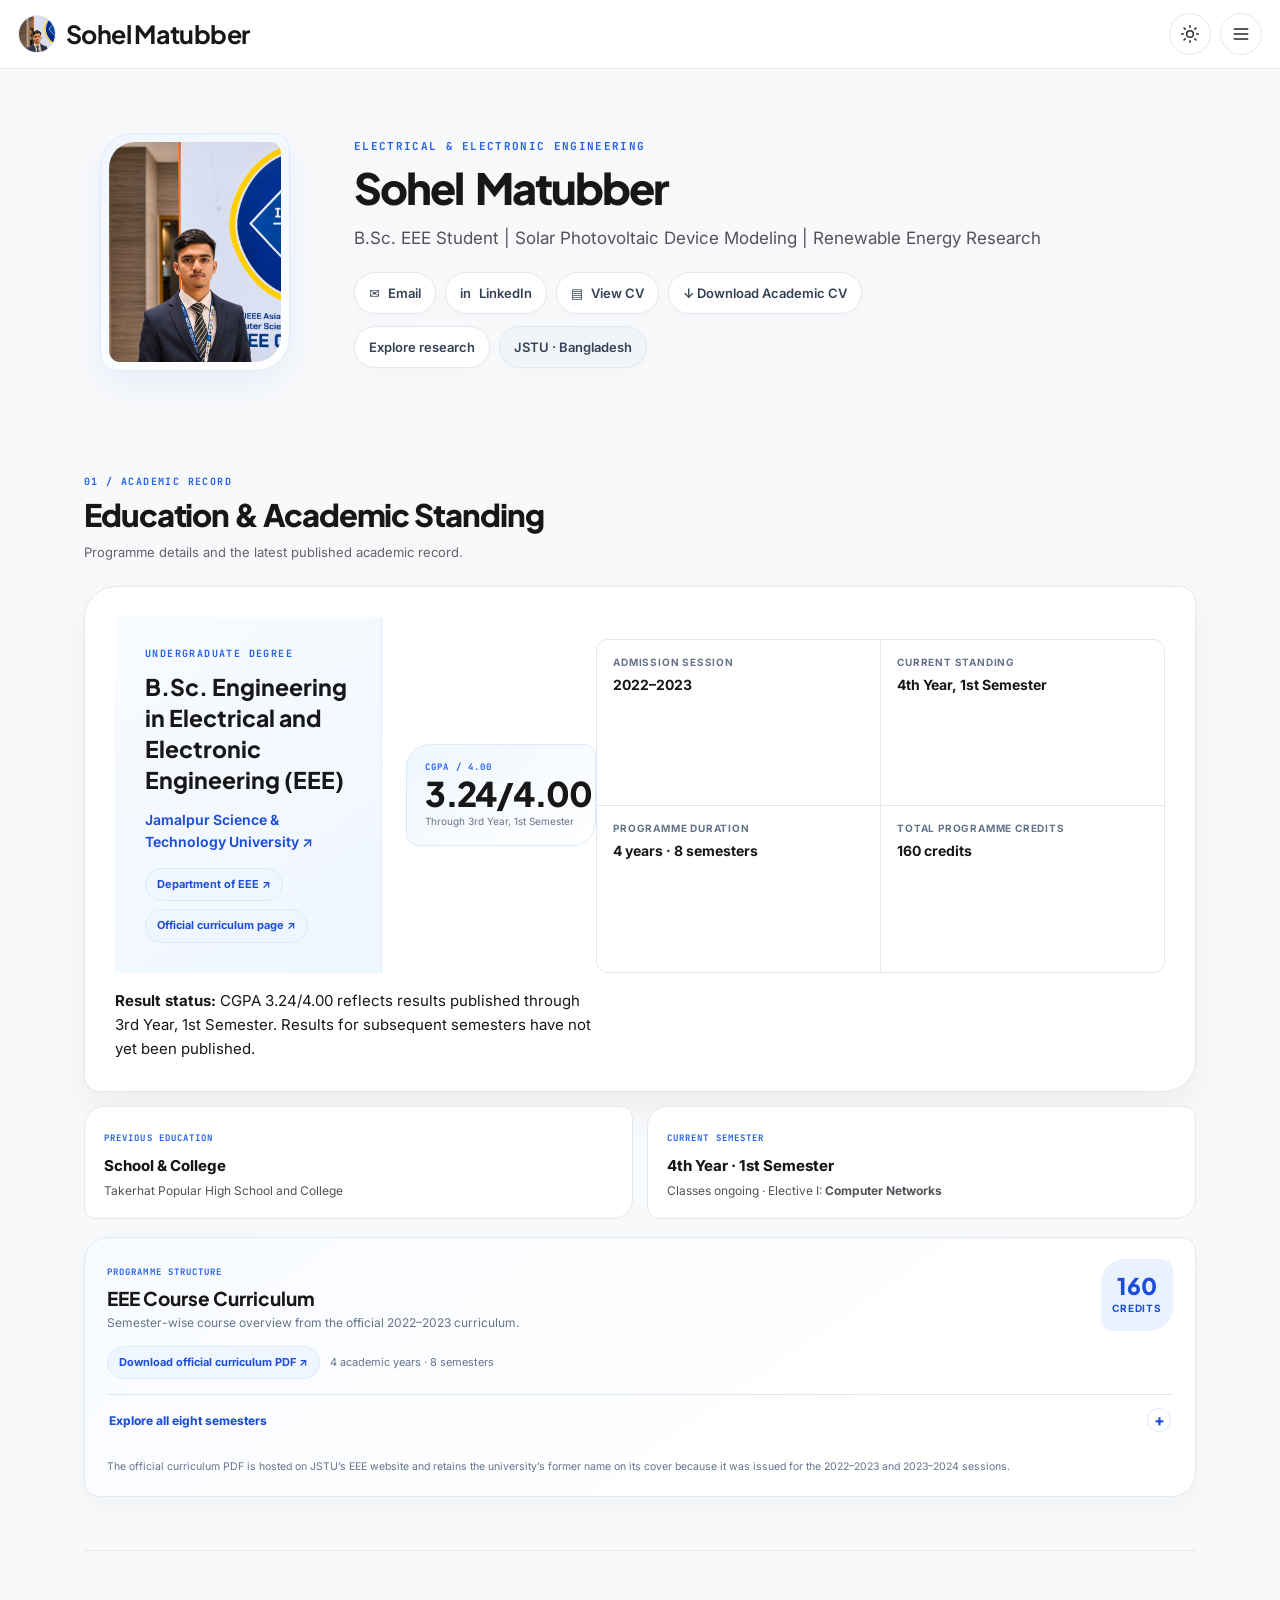
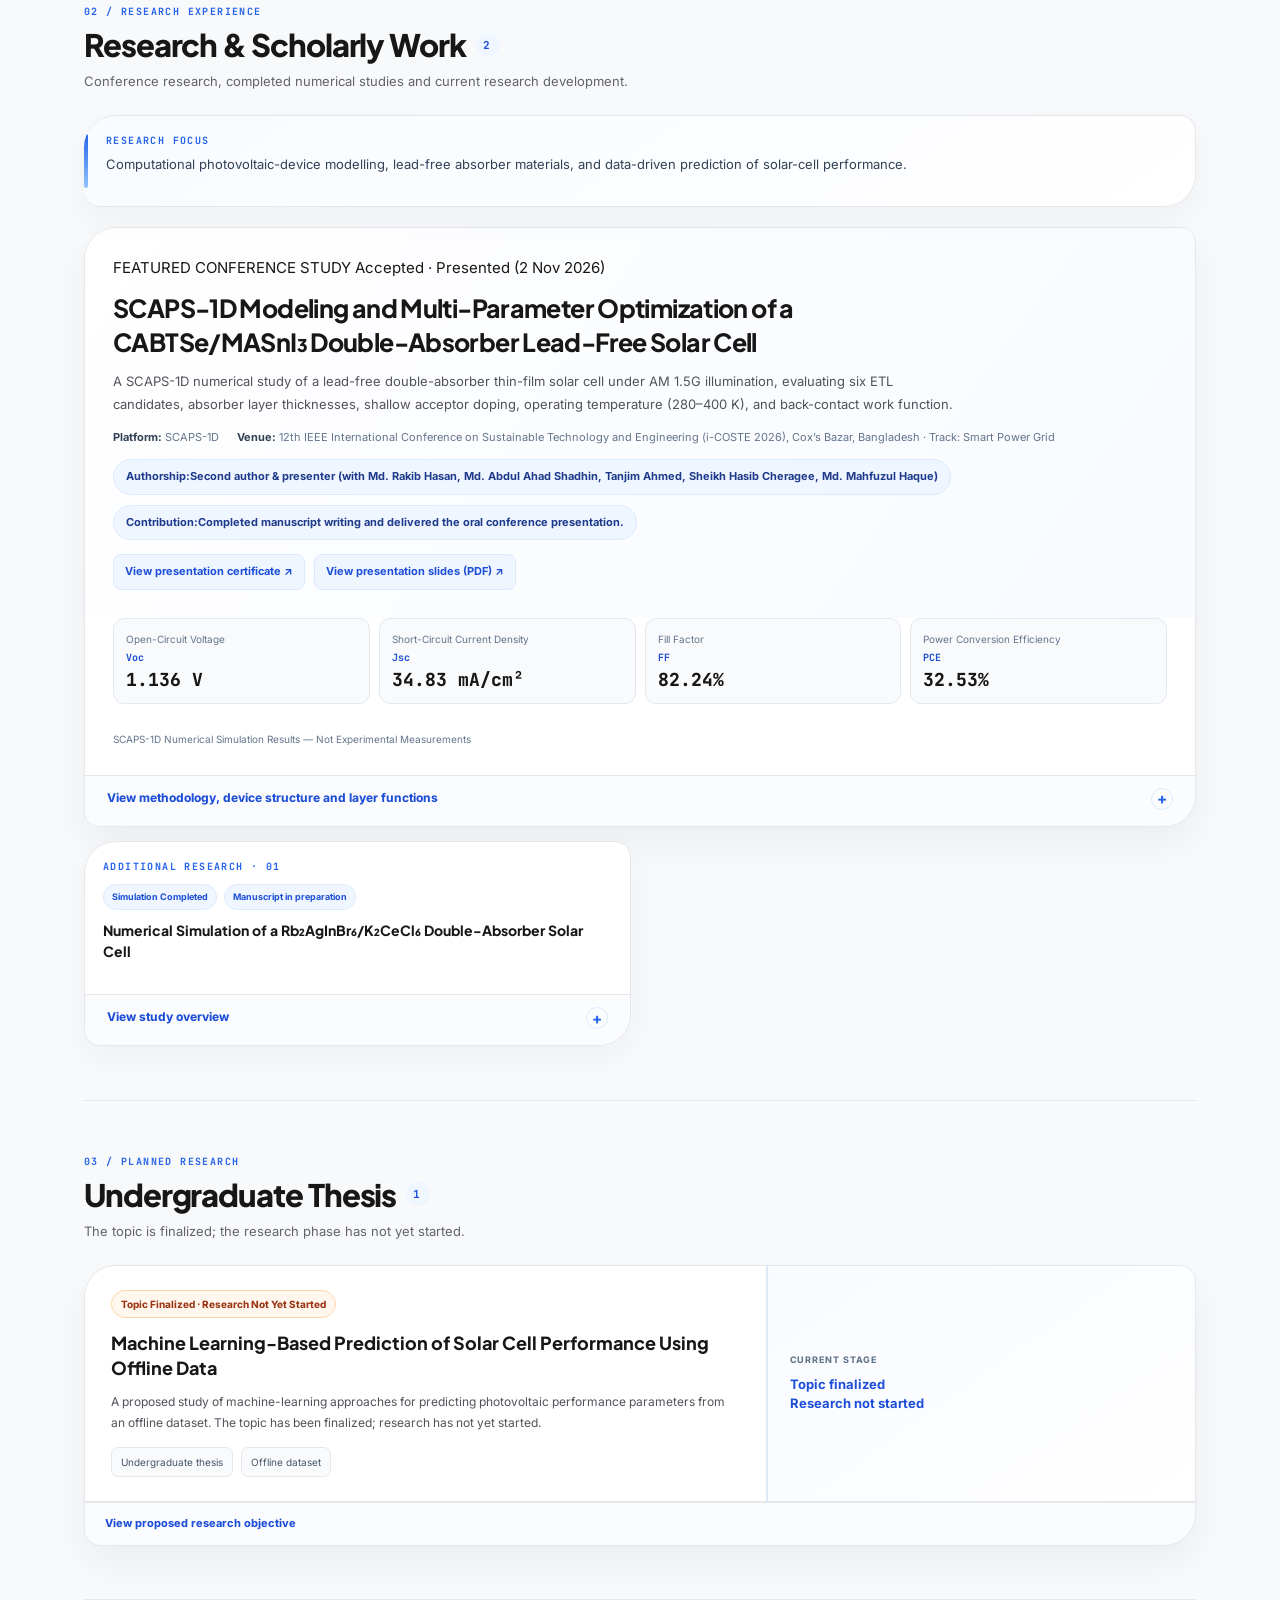
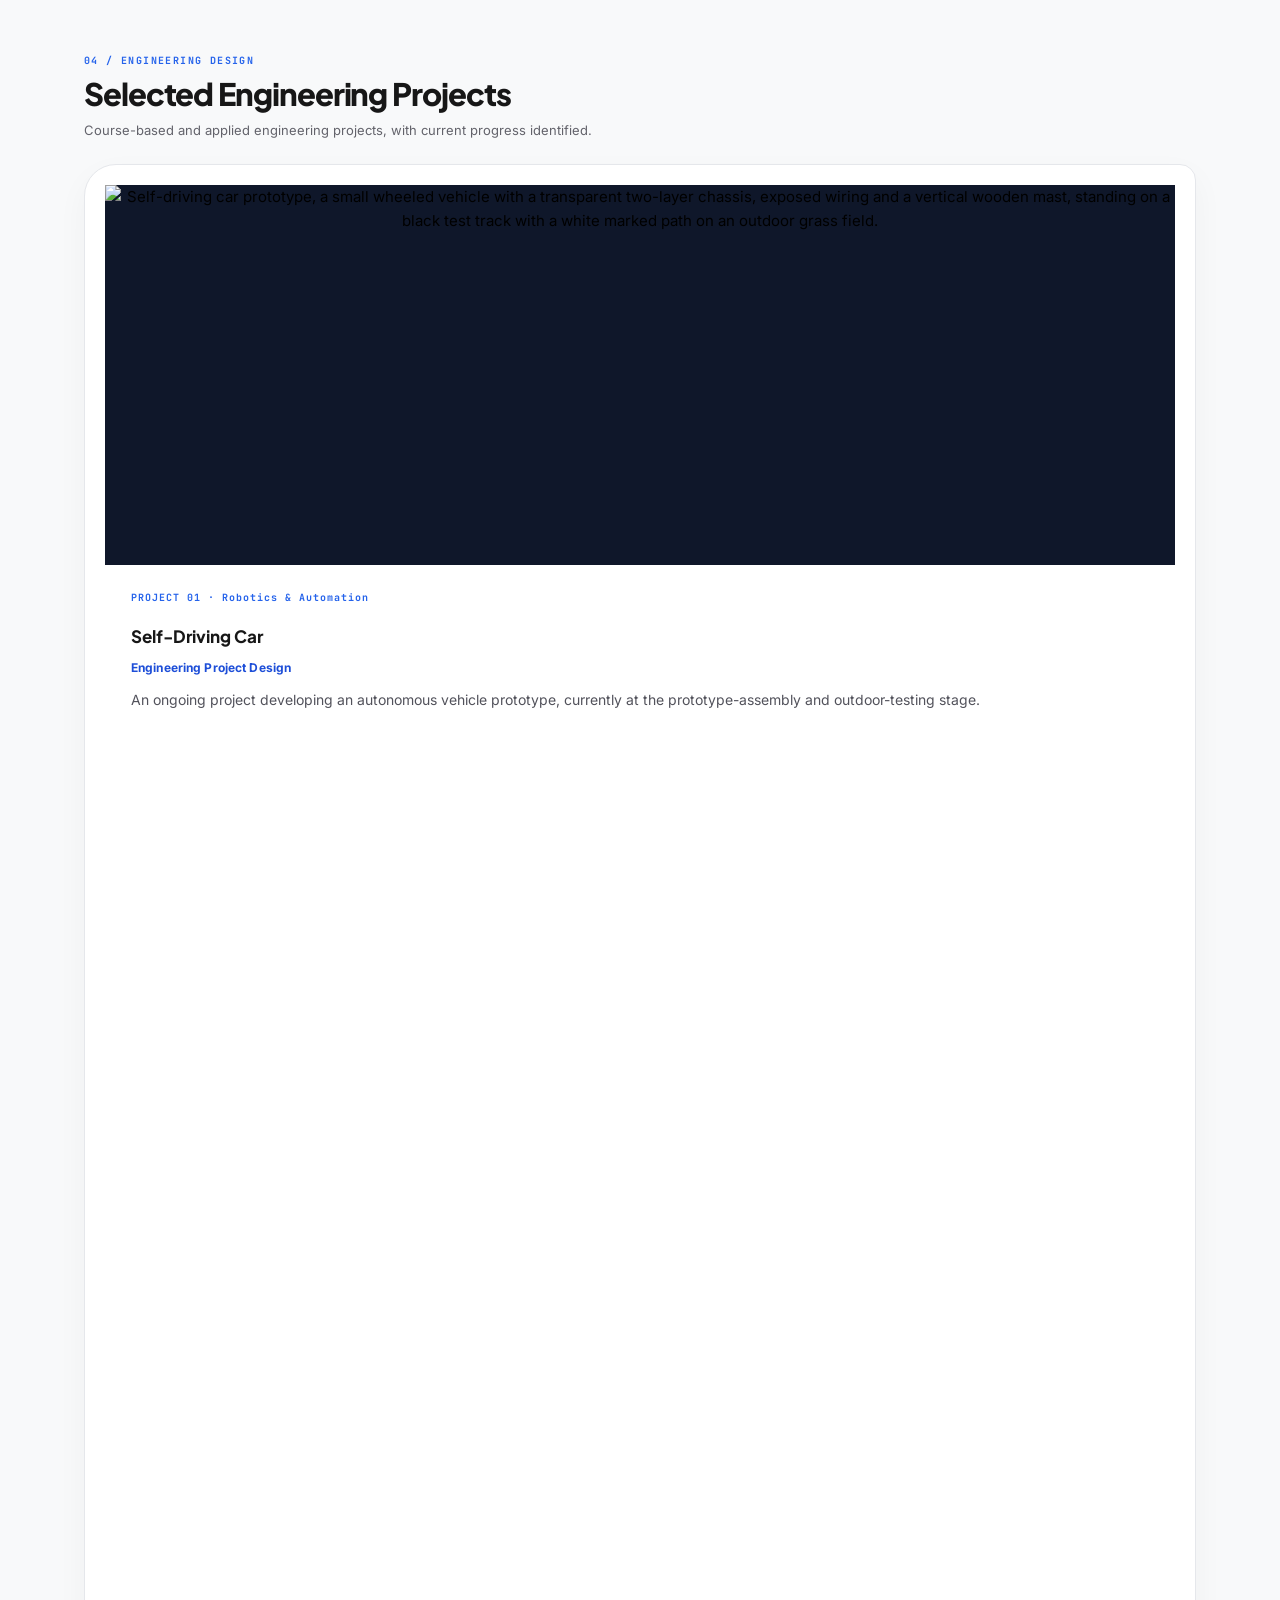
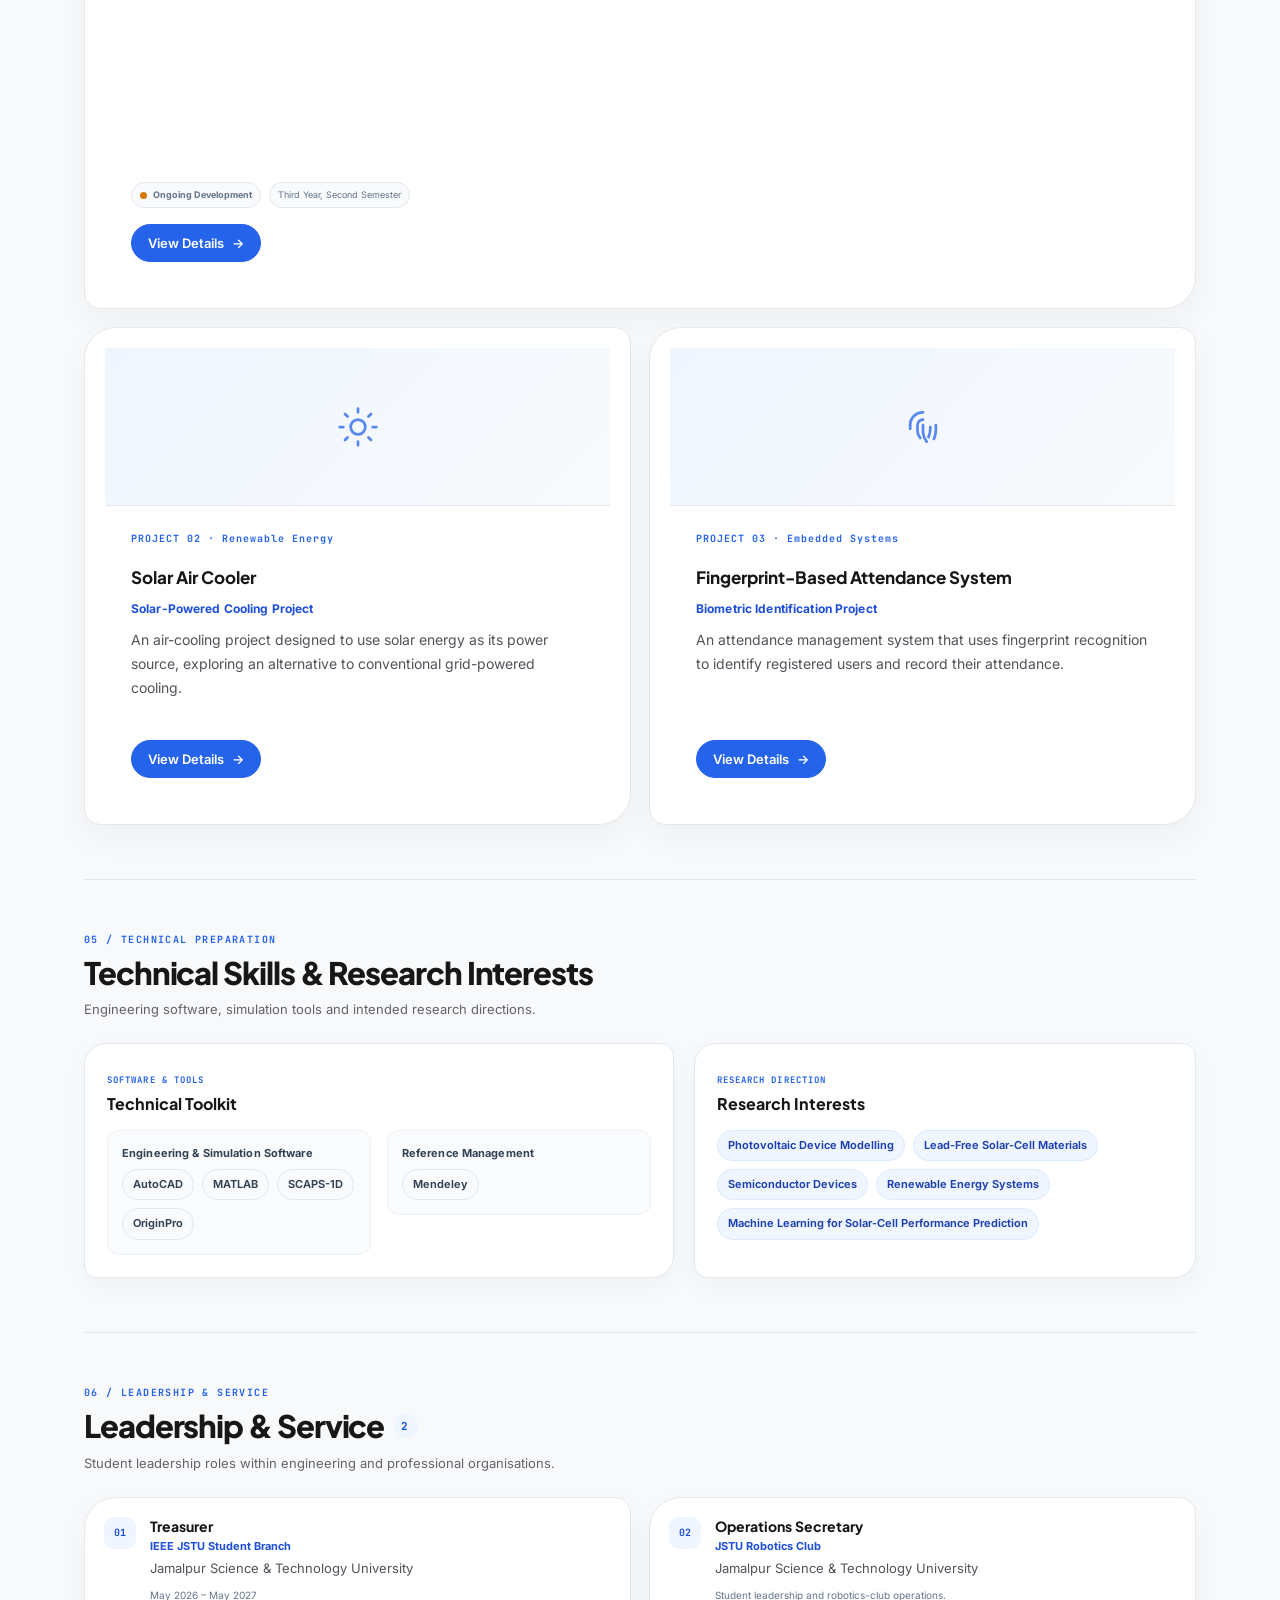
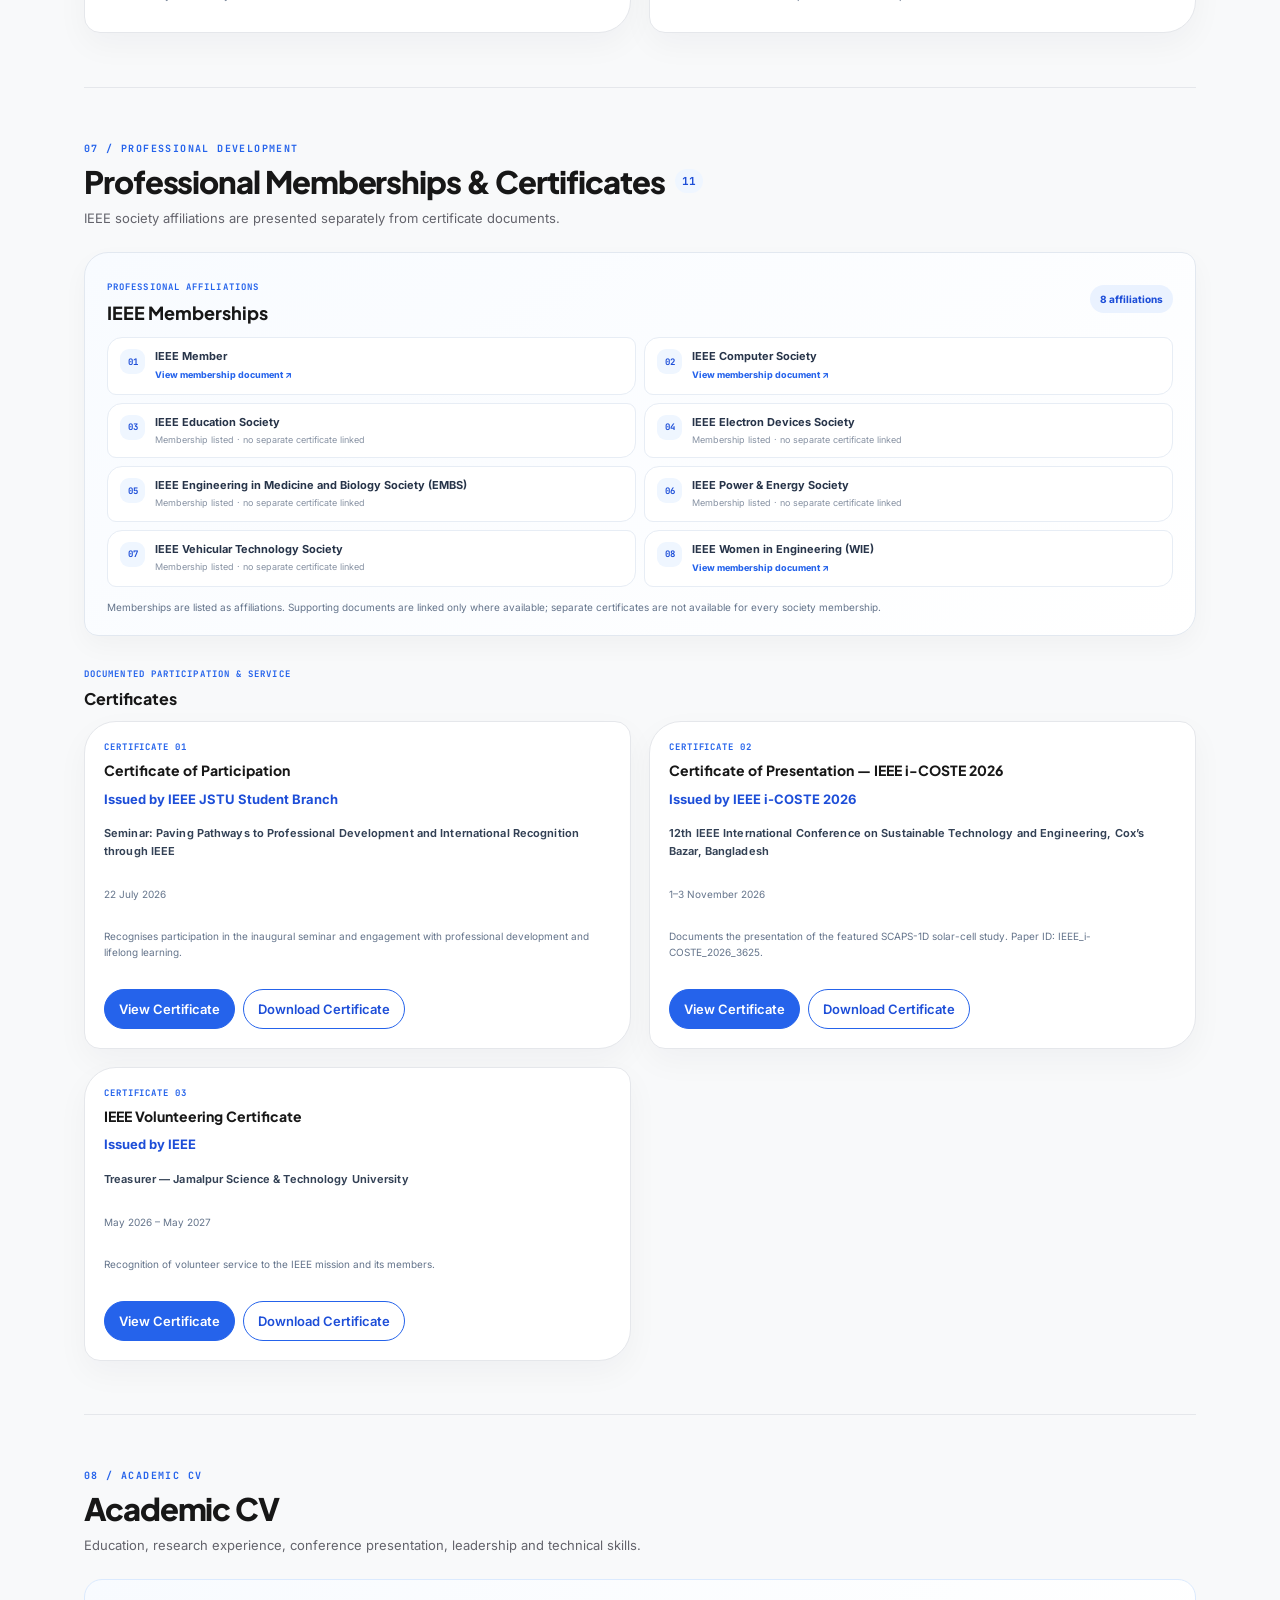
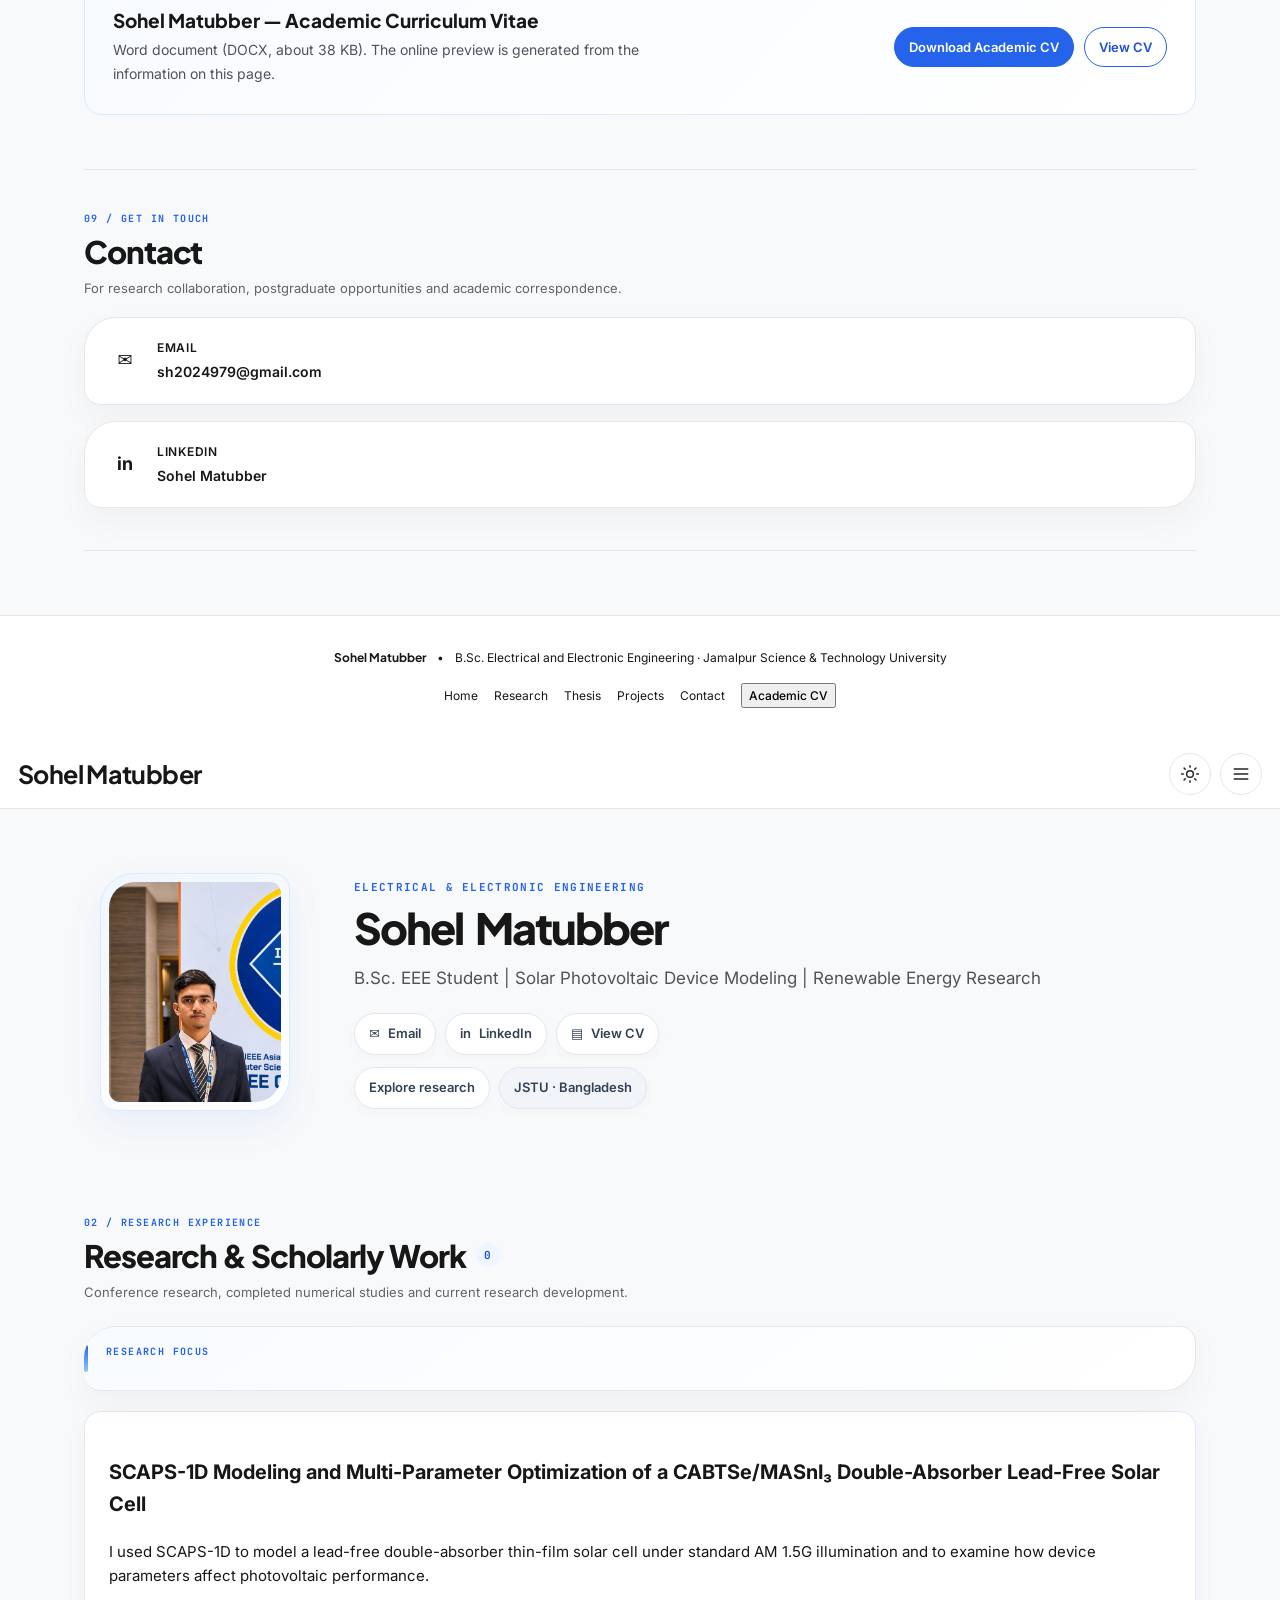
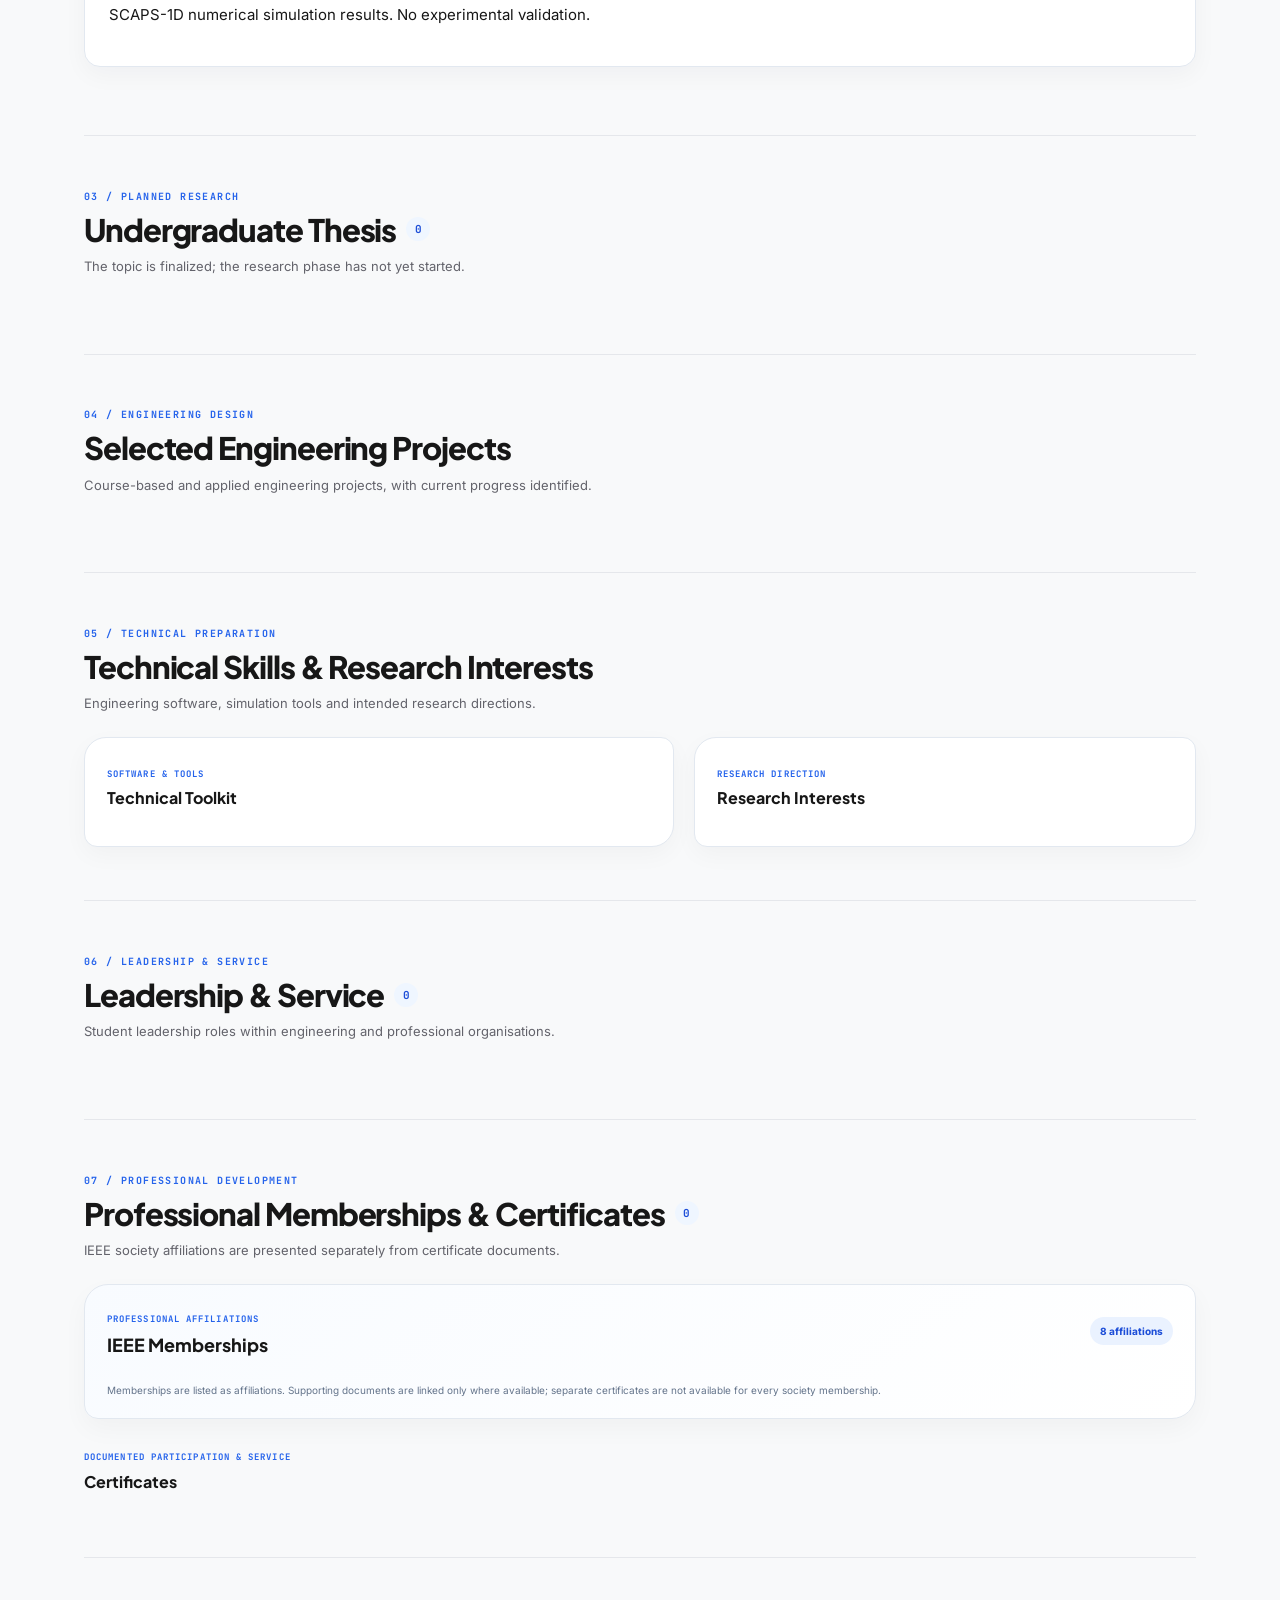
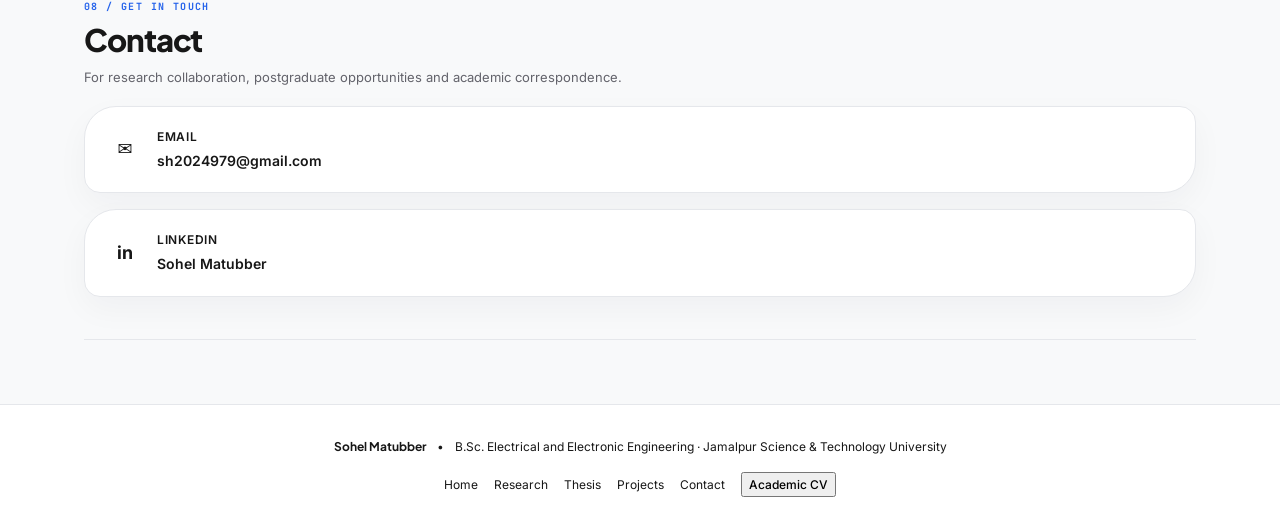
==== commit 78ba5b51: "Update print statement to display 'Goodbye World'" ====
--- a/index.html
+++ b/index.html
@@ -1,3 +1,2793 @@
+<!DOCTYPE html>
+
+<html class="scroll-smooth" lang="en">
+<head>
+<meta charset="utf-8"/>
+<meta name="portfolio-build" content="sohel-portfolio-layout-final-v4-2026-11-24"/>
+<meta content="width=device-width, initial-scale=1.0" name="viewport"/>
+<meta content="#F8F9FA" name="theme-color"/>
+<title>Sohel Matubber | EEE Student · Solar Photovoltaic Device Modelling</title>
+<meta name="description" content="Academic portfolio of Sohel Matubber, B.Sc. Electrical and Electronic Engineering student at Jamalpur Science &amp; Technology University, working on SCAPS-1D solar-cell simulation and renewable energy research."/>
+<link rel="canonical" href="https://sohel454.github.io/sohel-matubber-portfolio/"/>
+<meta property="og:type" content="website"/>
+<meta property="og:site_name" content="Sohel Matubber — Academic Portfolio"/>
+<meta property="og:title" content="Sohel Matubber | EEE Student · Solar Photovoltaic Device Modelling"/>
+<meta property="og:description" content="Research, engineering projects, certificates and academic CV of Sohel Matubber, JSTU."/>
+<meta property="og:url" content="https://sohel454.github.io/sohel-matubber-portfolio/"/>
+<meta property="og:image" content="https://sohel454.github.io/sohel-matubber-portfolio/assets/og-preview.png"/>
+<meta property="og:image:width" content="1200"/><meta property="og:image:height" content="630"/>
+<meta property="og:image:alt" content="Sohel Matubber, B.Sc. EEE student at Jamalpur Science &amp; Technology University"/>
+<meta name="twitter:card" content="summary_large_image"/>
+<meta name="twitter:title" content="Sohel Matubber | EEE Student · Solar Photovoltaic Device Modelling"/>
+<meta name="twitter:description" content="Research, engineering projects, certificates and academic CV of Sohel Matubber, JSTU."/>
+<meta name="twitter:image" content="https://sohel454.github.io/sohel-matubber-portfolio/assets/og-preview.png"/>
+<meta name="twitter:image:alt" content="Sohel Matubber, B.Sc. EEE student at Jamalpur Science &amp; Technology University"/>
+
+<link href="assets/favicon.svg" rel="icon" type="image/svg+xml"/>
+<link href="https://fonts.googleapis.com" rel="preconnect"/>
+<link crossorigin="" href="https://fonts.gstatic.com" rel="preconnect"/>
+<link href="https://fonts.googleapis.com/css2?family=Inter:wght@400;500;600;700&amp;family=JetBrains+Mono:wght@400;500;600;700&amp;family=Plus+Jakarta+Sans:wght@600;700;800&amp;display=swap" rel="stylesheet"/>
+<script type="application/ld+json">
+{"@context":"https://schema.org","@type":"Person","name":"Sohel Matubber","url":"https://sohel454.github.io/sohel-matubber-portfolio/","image":"https://sohel454.github.io/sohel-matubber-portfolio/assets/Profile.png","description":"B.Sc. Electrical and Electronic Engineering student researching solar photovoltaic device modelling.","affiliation":{"@type":"CollegeOrUniversity","name":"Jamalpur Science & Technology University"},"alumniOf":{"@type":"CollegeOrUniversity","name":"Jamalpur Science & Technology University"},"knowsAbout":["Electrical and Electronic Engineering","Solar photovoltaic device modelling","Renewable energy"],"sameAs":["https://www.linkedin.com/in/sohel-matubber"]}
+</script>
+<style>
+/* === Academic portfolio information architecture and section-specific layouts === */
+:root { --portfolio-blue:#2563EB; --portfolio-blue-dark:#1D4ED8; --portfolio-ink:#171717; --portfolio-muted:#52525B; --portfolio-line:#E5E7EB; --portfolio-surface:#FFFFFF; --portfolio-canvas:#F8F9FA; }
+main { max-width: 1160px !important; }
+main > section { margin-block: 0; }
+.portfolio-section { padding-block: clamp(30px,4vw,52px); border-bottom:1px solid #E5E7EB; }
+.section-heading { display:grid; gap:6px; margin-bottom:22px; }
+.section-kicker { display:block; color:#2563EB; font:700 10px/1.4 "JetBrains Mono",monospace; letter-spacing:.14em; text-transform:uppercase; }
+.section-title-row { display:flex; align-items:center; gap:10px; flex-wrap:wrap; }
+.section-title-row h2 { margin:0; color:#171717; font:800 clamp(23px,2.5vw,31px)/1.2 "Plus Jakarta Sans",Inter,sans-serif; letter-spacing:-.035em; }
+.section-subtitle { max-width:760px; margin:0; color:#63636B; font-size:13px; line-height:1.65; }
+.section-count { display:inline-grid; min-width:24px; height:24px; place-items:center; padding:0 7px; border-radius:999px; background:#EFF6FF; color:#1D4ED8; font:700 11px "JetBrains Mono",monospace; }
+.reference-badge-neutral { background:#F1F5F9 !important; color:#334155 !important; border:1px solid #E2E8F0; }
+.reference-biography { margin-top:30px !important; }
+.reference-biography p { max-width:820px; text-align:left !important; font-size:15px !important; line-height:1.8 !important; }
+
+/* Education: a credential panel plus compact academic facts. */
+.education-card { display:grid; grid-template-columns:minmax(0,1.1fr) minmax(0,1.3fr); overflow:hidden; border:1px solid #E2E8F0; border-radius:18px; background:#fff; box-shadow:0 5px 20px rgba(15,23,42,.035); }
+.education-primary { padding:clamp(20px,3vw,30px); background:linear-gradient(145deg,#F8FBFF,#EFF6FF); border-right:1px solid #DBEAFE; }
+.education-degree { margin:10px 0 8px; color:#171717; font:750 clamp(18px,2vw,23px)/1.35 "Plus Jakarta Sans",Inter,sans-serif; }
+.education-university { color:#1D4ED8; font-size:14px; font-weight:700; line-height:1.6; }
+.education-session { margin-top:10px; color:#64748B; font-size:12px; }
+.education-facts { display:grid; grid-template-columns:repeat(2,minmax(0,1fr)); gap:1px; background:#E5E7EB; }
+.education-fact { min-height:98px; padding:18px; background:#fff; display:flex; flex-direction:column; justify-content:center; gap:6px; }
+.education-fact span,.education-coursework-label { color:#64748B; font-size:10px; font-weight:750; letter-spacing:.08em; text-transform:uppercase; }
+.education-fact strong { color:#171717; font-size:15px; line-height:1.4; }
+.education-fact small { color:#64748B; font-size:10px; line-height:1.5; }
+.education-coursework { grid-column:1/-1; padding:15px 20px; border-top:1px solid #E5E7EB; display:flex; align-items:center; flex-wrap:wrap; gap:10px; background:#fff; }
+.education-coursework-chip { display:inline-flex; padding:6px 10px; border:1px solid #DBEAFE; border-radius:7px; background:#EFF6FF; color:#1D4ED8; font-size:11px; font-weight:650; }
+
+/* Research: visible evidence first, technical depth on demand. */
+.research-focus-card { margin-bottom:20px; padding:16px 20px; border:1px solid #DBEAFE; border-left:4px solid #2563EB; border-radius:12px; background:#F8FBFF; }
+.research-focus-card p { margin-top:5px; color:#334155; font-size:13px; line-height:1.7; }
+.featured-research-host { margin-top:0; }
+.research-feature-card { overflow:hidden; border:1px solid #DCE5F2; border-radius:18px; background:#fff; box-shadow:0 8px 26px rgba(15,23,42,.045); }
+.research-feature-heading { padding:clamp(20px,3vw,28px); background:linear-gradient(125deg,#fff 0%,#F7FAFF 100%); }
+.research-feature-title { max-width:850px; margin:12px 0 0; color:#171717; font:750 clamp(18px,2vw,25px)/1.35 "Plus Jakarta Sans",Inter,sans-serif; letter-spacing:-.025em; }
+.research-feature-summary { max-width:850px; margin:10px 0 0; color:#52525B; font-size:13px; line-height:1.75; }
+.research-feature-meta { display:flex; flex-wrap:wrap; gap:8px 18px; margin-top:14px; color:#64748B; font-size:11px; }
+.research-feature-meta strong { color:#334155; }
+.research-preview-metrics { display:grid; grid-template-columns:repeat(4,minmax(0,1fr)); gap:9px; padding:0 clamp(20px,3vw,28px) 18px; }
+.research-preview-metric { min-height:76px; display:flex; flex-direction:column; justify-content:center; gap:4px; padding:12px; border:1px solid #E2E8F0; border-radius:11px; background:#F8FAFC; }
+.research-preview-metric span { color:#64748B; font-size:10px; }
+.research-preview-metric small { color:#1D4ED8; font:700 10px "JetBrains Mono",monospace; }
+.research-preview-metric strong { color:#171717; font:750 18px "JetBrains Mono",monospace; }
+.research-preview-note { padding:0 clamp(20px,3vw,28px) 18px; color:#64748B; font-size:10px; line-height:1.5; }
+.research-paper-actions { display:flex; flex-wrap:wrap; gap:9px; margin-top:14px; }
+.research-paper-link { display:inline-flex; align-items:center; gap:6px; padding:8px 11px; border:1px solid #DBEAFE; border-radius:8px; color:#1D4ED8; background:#EFF6FF; font-size:11px; font-weight:700; text-decoration:none; }
+.research-disclosure { border-top:1px solid #E5E7EB; background:#fff; }
+.research-disclosure-summary { min-height:50px; padding:12px 22px; color:#1D4ED8; background:#FBFCFE; font-size:12px; font-weight:750; cursor:pointer; list-style:none; }
+.research-disclosure-summary::-webkit-details-marker { display:none; }
+.research-disclosure-summary::marker { content:""; }
+.research-disclosure-summary::after { content:"+"; display:inline-grid; float:right; width:22px; height:22px; place-items:center; border:1px solid #DBEAFE; border-radius:50%; color:#2563EB; font-size:15px; line-height:1; }
+.research-disclosure[open] > .research-disclosure-summary::after { content:"−"; }
+.research-details-content { display:grid; gap:24px; padding:22px; border-top:1px solid #E5E7EB; }
+.research-method-grid { display:grid; grid-template-columns:minmax(0,1fr) minmax(0,1fr); gap:20px; align-items:start; }
+.research-method-copy h4,.research-section-heading h4 { margin:6px 0 8px; color:#171717; font:750 16px/1.4 "Plus Jakarta Sans",Inter,sans-serif; }
+.research-method-copy p,.research-section-heading p { color:#52525B; font-size:12px; line-height:1.75; }
+.research-structure-figure { margin:0; padding:10px; border:1px solid #E5E7EB; border-radius:12px; background:#fff; }
+.research-structure-figure img { display:block; width:100%; max-height:270px; object-fit:contain; }
+.research-structure-figure figcaption { margin-top:8px; color:#64748B; font-size:10px; line-height:1.55; }
+.research-section-heading { display:flex; align-items:flex-end; justify-content:space-between; gap:12px; margin-bottom:12px; }
+.research-section-eyebrow { color:#64748B; font:700 9px "JetBrains Mono",monospace; letter-spacing:.12em; }
+.research-simulation-label,.research-layer-count { padding:6px 9px; border:1px solid #DBEAFE; border-radius:999px; background:#EFF6FF; color:#1D4ED8; font:700 9px "JetBrains Mono",monospace; white-space:nowrap; }
+.research-metrics-section,.research-explorer-section { padding-top:20px; border-top:1px solid #E5E7EB; }
+.research-metrics-grid { display:grid; grid-template-columns:repeat(4,minmax(0,1fr)); gap:9px; }
+.research-metric-card { padding:12px; border:1px solid #E2E8F0; border-radius:10px; background:#F8FAFC; }
+.research-metric-label { display:block; color:#64748B; font-size:10px; }
+.research-metric-symbol { display:block; margin-top:4px; color:#1D4ED8; font:700 10px "JetBrains Mono",monospace; }
+.research-metric-card strong { display:block; margin-top:5px; color:#171717; font:750 18px "JetBrains Mono",monospace; }
+.research-metric-highlight { border-color:#BFDBFE; background:#EFF6FF; }
+.research-metrics-footnote { margin-top:8px; color:#64748B; font-size:10px; }
+.research-explorer-grid { display:grid; grid-template-columns:minmax(0,.9fr) minmax(0,1.1fr); gap:14px; }
+.device-layer-list { display:grid; gap:5px; padding:12px; border:1px solid #E5E7EB; border-radius:12px; background:#F8FAFC; }
+.device-layer-row { display:grid; justify-items:center; }
+.device-layer-button { display:grid; width:100%; grid-template-columns:26px minmax(0,1fr) auto; align-items:center; gap:9px; min-height:51px; padding:8px 10px; border:1px solid var(--layer-border,#CBD5E1); border-left:4px solid var(--layer-color,#64748B); border-radius:9px; background:var(--layer-bg,#fff); color:#172033; text-align:left; cursor:pointer; transition:transform .18s ease,box-shadow .18s ease,border-color .18s ease; }
+.device-layer-button:hover { transform:translateX(2px); }
+.device-layer-button[aria-pressed="true"] { box-shadow:0 0 0 2px rgba(37,99,235,.14),0 5px 14px rgba(15,23,42,.06); border-color:var(--layer-color,#2563EB); }
+.device-layer-button[data-layer="au"] { --layer-color:#C99B16; --layer-border:#E8D58B; --layer-bg:#FFFBEB; }
+.device-layer-button[data-layer="zn3p2"] { --layer-color:#D97706; --layer-border:#FED7AA; --layer-bg:#FFF7ED; }
+.device-layer-button[data-layer="masni3"] { --layer-color:#E11D48; --layer-border:#FECDD3; --layer-bg:#FFF1F2; }
+.device-layer-button[data-layer="cuagbesnse4"] { --layer-color:#059669; --layer-border:#A7F3D0; --layer-bg:#ECFDF5; }
+.device-layer-button[data-layer="etl"] { --layer-color:#0284C7; --layer-border:#BAE6FD; --layer-bg:#F0F9FF; }
+.device-layer-button[data-layer="fto"] { --layer-color:#64748B; --layer-border:#CBD5E1; --layer-bg:#F1F5F9; }
+.device-layer-number { display:grid; width:25px; height:25px; place-items:center; border-radius:7px; background:#fff; color:#475569; font:700 9px "JetBrains Mono",monospace; }
+.device-layer-copy { display:grid; gap:3px; min-width:0; }
+.device-layer-formula { color:#172033; font:750 13px "JetBrains Mono",monospace; }
+.device-layer-material { overflow:hidden; color:#64748B; font-size:9px; text-overflow:ellipsis; white-space:nowrap; }
+.device-layer-spec { color:#475569; font:700 9px "JetBrains Mono",monospace; white-space:nowrap; }
+.device-layer-connector { color:#94A3B8; font-size:12px; }
+.device-layer-direction { margin-top:6px; color:#64748B; font-size:9px; text-align:center; }
+.layer-inspector-panel { display:flex; flex-direction:column; justify-content:space-between; padding:18px; border:1px solid #DBEAFE; border-radius:12px; background:linear-gradient(145deg,#fff,#F8FBFF); }
+.layer-inspector-content { display:grid; gap:12px; }
+.layer-inspector-heading { padding-bottom:10px; border-bottom:1px solid #E2E8F0; }
+.layer-inspector-step { color:#2563EB; font:700 9px "JetBrains Mono",monospace; letter-spacing:.1em; }
+.layer-inspector-heading h5 { display:flex; flex-wrap:wrap; align-items:center; gap:8px; margin:7px 0 0; color:#172033; font:750 15px "Plus Jakarta Sans",Inter,sans-serif; }
+.layer-inspector-formula { padding:4px 7px; border:1px solid #DBEAFE; border-radius:6px; background:#EFF6FF; color:#1D4ED8; font:750 12px "JetBrains Mono",monospace; }
+.layer-inspector-fact { display:grid; gap:3px; }
+.layer-inspector-fact>span,.layer-inspector-description>span { color:#64748B; font-size:9px; font-weight:750; letter-spacing:.08em; text-transform:uppercase; }
+.layer-inspector-fact>strong { color:#243247; font-size:11px; line-height:1.5; }
+.layer-inspector-description p { margin-top:4px; color:#526176; font-size:11px; line-height:1.7; }
+.layer-inspector-footer { margin-top:15px; padding-top:10px; border-top:1px solid #E2E8F0; color:#64748B; font-size:9px; }
+
+/* Thesis: clearly labelled as planned work, not completed research. */
+.thesis-card { display:grid; grid-template-columns:minmax(0,1fr) 220px; gap:0; overflow:hidden; border:1px solid #DBEAFE; border-radius:16px; background:#fff; box-shadow:0 5px 20px rgba(15,23,42,.035); }
+.thesis-main { padding:22px 24px; }
+.thesis-status { display:inline-flex; padding:5px 9px; border-radius:999px; background:#FFF7ED; color:#9A3412; border:1px solid #FED7AA; font-size:10px; font-weight:750; }
+.thesis-title { margin:12px 0 8px; color:#171717; font:750 18px/1.4 "Plus Jakarta Sans",Inter,sans-serif; }
+.thesis-summary { color:#52525B; font-size:12px; line-height:1.7; max-width:780px; }
+.thesis-facts { display:flex; flex-wrap:wrap; gap:8px; margin-top:14px; }
+.thesis-fact-chip { padding:6px 9px; border:1px solid #E5E7EB; border-radius:7px; color:#475569; background:#F8FAFC; font-size:10px; }
+.thesis-side { display:flex; flex-direction:column; justify-content:center; gap:7px; padding:20px; border-left:1px solid #DBEAFE; background:#F8FBFF; }
+.thesis-side span { color:#64748B; font-size:9px; font-weight:750; letter-spacing:.1em; text-transform:uppercase; }
+.thesis-side strong { color:#1D4ED8; font-size:13px; line-height:1.5; }
+.thesis-card details { grid-column:1/-1; border-top:1px solid #E5E7EB; }
+.thesis-card details summary { padding:12px 20px; color:#1D4ED8; background:#FBFCFE; font-size:11px; font-weight:750; cursor:pointer; list-style:none; }
+.thesis-card details summary::-webkit-details-marker { display:none; }
+.thesis-detail-content { padding:15px 20px; border-top:1px solid #E5E7EB; color:#52525B; font-size:12px; line-height:1.7; }
+
+/* Projects: visual index cards, not consecutive explanatory paragraphs. */
+.project-grid { display:grid; grid-template-columns:repeat(2,minmax(0,1fr)); gap:14px; }
+.project-card { position:relative; display:flex; min-height:205px; flex-direction:column; padding:20px; border:1px solid #E5E7EB; border-radius:15px; background:#fff; box-shadow:0 4px 16px rgba(15,23,42,.03); }
+.project-card-primary { border-color:#BFDBFE; background:linear-gradient(145deg,#fff,#F8FBFF); }
+.project-index { color:#2563EB; font:700 10px "JetBrains Mono",monospace; letter-spacing:.1em; }
+.project-card h3 { margin-top:11px; color:#171717; font:750 17px/1.35 "Plus Jakarta Sans",Inter,sans-serif; }
+.project-subtitle { margin-top:5px; color:#1D4ED8; font-size:11px; font-weight:700; }
+.project-description { margin-top:12px; color:#52525B; font-size:12px; line-height:1.7; }
+.project-meta { display:flex; flex-wrap:wrap; gap:7px; margin-top:auto; padding-top:14px; }
+.project-meta span { padding:5px 8px; border:1px solid #E5E7EB; border-radius:7px; color:#64748B; background:#F8FAFC; font-size:9px; }
+.project-status { border-color:#A7F3D0 !important; background:#ECFDF5 !important; color:#047857 !important; }
+
+/* Technical skills: grouped capability tiles and a compact research-interest rail. */
+.technical-section { display:flex; flex-direction:column; gap:0; align-items:stretch; min-width:0; }
+.skills-panel,.interests-panel { padding:22px; border:1px solid #E5E7EB; border-radius:16px; background:#fff; box-shadow:0 4px 16px rgba(15,23,42,.03); }
+.skills-panel h2,.interests-panel h2 { color:#171717; font:750 17px "Plus Jakarta Sans",Inter,sans-serif; }
+.skills-panel>div>p,.interests-panel p { color:#64748B; font-size:11px; line-height:1.6; }
+.skills-card-grid { display:grid; grid-template-columns:repeat(2,minmax(0,1fr)); gap:10px; }
+.skill-group-card { padding:14px; border:1px solid #E5E7EB; border-radius:11px; background:#F9FAFB; }
+.skill-group-card h3 { margin-bottom:10px; color:#334155; font-size:11px; font-weight:750; }
+.skill-chip-list { display:flex; flex-wrap:wrap; gap:6px; }
+.skill-chip { display:inline-flex; padding:5px 7px; border:1px solid #DBEAFE; border-radius:6px; background:#EFF6FF; color:#1E40AF; font-size:9px; line-height:1.4; }
+.interest-chip-list { display:flex; flex-wrap:wrap; gap:7px; margin-top:14px; }
+.interest-chip { display:inline-flex; padding:7px 9px; border:1px solid #E5E7EB; border-radius:8px; background:#F8FAFC; color:#334155; font-size:10px; line-height:1.4; }
+
+/* Leadership and certificates: evidence-led compact cards. */
+.leadership-grid,.certificate-grid { display:grid; grid-template-columns:repeat(2,minmax(0,1fr)); gap:13px; }
+.leadership-card,.certificate-card { padding:19px; border:1px solid #E5E7EB; border-radius:14px; background:#fff; box-shadow:0 4px 16px rgba(15,23,42,.03); }
+.leadership-card { display:grid; grid-template-columns:34px minmax(0,1fr); gap:12px; }
+.leadership-number { display:grid; width:32px; height:32px; place-items:center; border-radius:9px; background:#EFF6FF; color:#1D4ED8; font:700 10px "JetBrains Mono",monospace; }
+.leadership-card h3,.certificate-card h3 { color:#171717; font:750 14px/1.4 "Plus Jakarta Sans",Inter,sans-serif; }
+.leadership-org { margin-top:4px; color:#1D4ED8; font-size:11px; font-weight:650; }
+.leadership-date { margin-top:8px; color:#64748B; font-size:10px; }
+.certificate-card { display:flex; flex-direction:column; min-height:185px; }
+.certificate-type { color:#2563EB; font:700 9px "JetBrains Mono",monospace; letter-spacing:.1em; text-transform:uppercase; }
+.certificate-event { margin-top:8px; color:#334155; font-size:11px; font-weight:650; line-height:1.55; }
+.certificate-description { margin-top:8px; color:#64748B; font-size:10px; line-height:1.65; }
+.certificate-meta { margin-top:7px; color:#64748B; font-size:10px; }
+.certificate-links { display:flex; flex-wrap:wrap; gap:7px; margin-top:auto; padding-top:14px; }
+.certificate-link { display:inline-flex; padding:7px 9px; border:1px solid #DBEAFE; border-radius:7px; background:#EFF6FF; color:#1D4ED8; font-size:10px; font-weight:700; text-decoration:none; }
+.contact-section { border-bottom:0; padding-bottom:28px; }
+.contact-section .section-heading { margin-bottom:18px; }
+
+/* Responsive and dark theme refinements. */
+@media(max-width:820px) {
+  .education-card { grid-template-columns:1fr; }
+  .education-primary { border-right:0; border-bottom:1px solid #DBEAFE; }
+  .research-method-grid,.research-explorer-grid { grid-template-columns:1fr; }
+  .thesis-card { grid-template-columns:1fr; }
+  .thesis-side { border-left:0; border-top:1px solid #DBEAFE; }
+}
+@media(max-width:620px) {
+  .research-preview-metrics,.research-metrics-grid { grid-template-columns:repeat(2,minmax(0,1fr)); }
+  .project-grid,.leadership-grid,.certificate-grid,.skills-card-grid { grid-template-columns:1fr; }
+  .section-heading { margin-bottom:17px; }
+  .education-facts { grid-template-columns:1fr 1fr; }
+  .research-feature-meta { display:grid; gap:6px; }
+  .research-details-content { padding:16px; }
+  .device-layer-button { grid-template-columns:24px minmax(0,1fr); }
+  .device-layer-spec { grid-column:2; }
+}
+:root[data-theme="dark"] .portfolio-section { border-bottom-color:#3F3F46; }
+:root[data-theme="dark"] .section-title-row h2,
+:root[data-theme="dark"] .education-degree,
+:root[data-theme="dark"] .research-feature-title,
+:root[data-theme="dark"] .project-card h3,
+:root[data-theme="dark"] .skills-panel h2,
+:root[data-theme="dark"] .interests-panel h2,
+:root[data-theme="dark"] .leadership-card h3,
+:root[data-theme="dark"] .certificate-card h3 { color:#FFFFFF; }
+:root[data-theme="dark"] .section-subtitle,
+:root[data-theme="dark"] .research-feature-summary,
+:root[data-theme="dark"] .project-description,
+:root[data-theme="dark"] .certificate-description { color:#D4D4D8; }
+:root[data-theme="dark"] .education-card,
+:root[data-theme="dark"] .education-fact,
+:root[data-theme="dark"] .research-feature-card,
+:root[data-theme="dark"] .project-card,
+:root[data-theme="dark"] .skills-panel,
+:root[data-theme="dark"] .interests-panel,
+:root[data-theme="dark"] .leadership-card,
+:root[data-theme="dark"] .certificate-card,
+:root[data-theme="dark"] .thesis-card { background:#18181B; border-color:#3F3F46; }
+:root[data-theme="dark"] .education-primary,
+:root[data-theme="dark"] .thesis-side,
+:root[data-theme="dark"] .research-feature-heading,
+:root[data-theme="dark"] .research-focus-card { background:#1E293B; }
+:root[data-theme="dark"] .education-facts { background:#3F3F46; }
+:root[data-theme="dark"] .research-preview-metric,
+:root[data-theme="dark"] .skill-group-card,
+:root[data-theme="dark"] .interest-chip,
+:root[data-theme="dark"] .project-meta span { background:#27272A; border-color:#52525B; }
+:root[data-theme="dark"] .research-preview-metric strong,
+:root[data-theme="dark"] .education-fact strong,
+:root[data-theme="dark"] .education-university,
+:root[data-theme="dark"] .thesis-title { color:#FFFFFF; }
+:root[data-theme="dark"] .research-disclosure,
+:root[data-theme="dark"] .research-disclosure-summary,
+:root[data-theme="dark"] .thesis-card details summary { background:#18181B; }
+:root[data-theme="dark"] .research-details-content,
+:root[data-theme="dark"] .thesis-detail-content { border-color:#3F3F46; color:#D4D4D8; }
+
+
+.nav-count { display:inline-grid; min-width:20px; height:20px; place-items:center; padding:0 5px; border-radius:999px; background:#2563EB; color:#fff; font-size:10px; font-weight:700; }
+.additional-research-grid { display:grid; grid-template-columns:repeat(2,minmax(0,1fr)); gap:13px; margin-top:14px; }
+.additional-research-card { overflow:hidden; border:1px solid #E5E7EB; border-radius:14px; background:#fff; }
+.additional-research-main { padding:18px; }
+.additional-research-status { display:flex; flex-wrap:wrap; gap:7px; margin-top:10px; }
+.additional-research-status span { padding:5px 8px; border:1px solid #DBEAFE; border-radius:999px; background:#EFF6FF; color:#1D4ED8; font-size:9px; font-weight:700; }
+.additional-research-card h3 { margin-top:10px; color:#171717; font:750 14px/1.5 "Plus Jakarta Sans",Inter,sans-serif; }
+.additional-research-detail { padding:14px 20px; border-top:1px solid #E5E7EB; color:#52525B; font-size:11px; line-height:1.7; }
+.research-architecture-line { display:flex; flex-wrap:wrap; align-items:center; justify-content:center; gap:7px; margin:12px 0; padding:12px; border:1px solid #DBEAFE; border-radius:10px; background:#F8FBFF; color:#1E40AF; font:700 10px "JetBrains Mono",monospace; }
+.research-architecture-line b { color:#94A3B8; }
+:root[data-theme="dark"] .additional-research-card { background:#18181B; border-color:#3F3F46; }
+:root[data-theme="dark"] .additional-research-card h3 { color:#FFFFFF; }
+:root[data-theme="dark"] .additional-research-detail { color:#D4D4D8; border-color:#3F3F46; }
+:root[data-theme="dark"] .research-architecture-line { background:#1E293B; border-color:#334155; color:#DBEAFE; }
+:root[data-theme="dark"] .education-session,
+:root[data-theme="dark"] .education-fact small,
+:root[data-theme="dark"] .education-fact span,
+:root[data-theme="dark"] .thesis-summary,
+:root[data-theme="dark"] .leadership-date { color:#D4D4D8; }
+:root[data-theme="dark"] .education-coursework,
+:root[data-theme="dark"] .research-focus-card { border-color:#334155; }
+@media(max-width:620px) {
+  .additional-research-grid { grid-template-columns:1fr; }
+  .research-architecture-line { justify-content:flex-start; }
+}
+
+.layer-candidate-list { display:grid; gap:7px; padding-top:11px; border-top:1px solid #E2E8F0; }
+.layer-candidate-list>span { color:#64748B; font-size:9px; font-weight:750; letter-spacing:.08em; text-transform:uppercase; }
+.layer-candidate-list>div { display:flex; flex-wrap:wrap; gap:5px; }
+.layer-candidate-list b { padding:5px 7px; border:1px solid #DBEAFE; border-radius:6px; background:#EFF6FF; color:#1D4ED8; font:700 10px "JetBrains Mono",monospace; }
+:root[data-theme="dark"] .layer-candidate-list { border-color:#3F3F46; }
+:root[data-theme="dark"] .layer-candidate-list b { background:#1E3A8A; border-color:#1D4ED8; color:#DBEAFE; }
+
+  
+main { padding-top:0 !important; padding-bottom:0 !important; }
+main > section { margin:0 !important; }
+.research-configuration { display:grid; gap:5px; margin-top:14px; padding:11px 13px; border:1px solid #E5E7EB; border-radius:9px; background:#F8FAFC; }
+.research-configuration span { color:#64748B; font-size:9px; font-weight:750; letter-spacing:.08em; text-transform:uppercase; }
+.research-configuration strong { color:#334155; font:700 10px/1.6 "JetBrains Mono",monospace; overflow-wrap:anywhere; }
+:root[data-theme="dark"] .research-configuration { background:#27272A; border-color:#52525B; }
+:root[data-theme="dark"] .research-configuration strong { color:#E4E4E7; }
+
+  
+.reference-hero {
+  margin-left:calc((100vw - min(100vw,1160px)) / -2) !important;
+  margin-right:calc((100vw - min(100vw,1160px)) / -2) !important;
+}
+
+  
+/* ===== Professor-review refinement: compact portrait, clearer section hierarchy, softer non-square cards ===== */
+.reference-hero-top{
+  display:grid;
+  grid-template-columns:minmax(160px,205px) minmax(0,1fr);
+  gap:clamp(24px,4vw,48px);
+  align-items:start;
+}
+.reference-portrait-wrap{
+  width:100%;
+  max-width:205px;
+}
+.reference-portrait{
+  position:relative;
+  width:100%;
+  aspect-ratio:4 / 5;
+  padding:10px;
+  border:1px solid #DBEAFE;
+  border-radius:36px 16px 36px 16px;
+  background:linear-gradient(160deg,#EFF6FF 0%,#FFFFFF 72%);
+  box-shadow:0 14px 36px rgba(37,99,235,.08);
+  overflow:hidden;
+}
+.reference-portrait img{
+  width:100% !important;
+  height:100% !important;
+  object-fit:cover;
+  object-position:center top;
+  display:block;
+  border-radius:28px 12px 28px 12px;
+}
+.reference-identity{
+  min-width:0;
+  padding-top:4px;
+}
+.reference-actions,
+.reference-badges{
+  display:flex;
+  flex-wrap:wrap;
+  gap:10px;
+}
+.reference-action,
+.reference-badge{
+  display:inline-flex;
+  align-items:center;
+  gap:8px;
+  padding:10px 14px;
+  border:1px solid #E5E7EB;
+  border-radius:999px;
+  background:#FFFFFF;
+  box-shadow:0 4px 14px rgba(15,23,42,.03);
+}
+.reference-biography{
+  max-width:72ch;
+}
+.reference-biography p{
+  margin:0;
+}
+.portfolio-section{
+  padding-block:clamp(44px,5vw,64px);
+}
+.section-heading{
+  margin-bottom:24px;
+}
+.education-card,
+.research-feature-card,
+.research-focus-card,
+.additional-research-card,
+.thesis-card,
+.project-card,
+.skill-group-card,
+.certificate-card,
+.leadership-card,
+.skills-panel,
+.interests-panel,
+.contact-section .academic-card{
+  border-radius:32px 16px 32px 16px !important;
+  overflow:hidden;
+  border:1px solid #E5E7EB;
+  background:#FFFFFF;
+  box-shadow:0 12px 32px rgba(15,23,42,.04);
+}
+.research-focus-card{
+  position:relative;
+  padding:18px 22px;
+  border-left:0;
+  background:linear-gradient(145deg,#F8FBFF 0%,#FFFFFF 100%);
+}
+.research-focus-card::before{
+  content:"";
+  position:absolute;
+  left:0;
+  top:18px;
+  bottom:18px;
+  width:4px;
+  border-radius:999px;
+  background:linear-gradient(180deg,#2563EB 0%,#93C5FD 100%);
+}
+.education-card,
+.research-feature-card,
+.thesis-card{
+  box-shadow:0 16px 36px rgba(15,23,42,.05);
+}
+.additional-research-grid,
+.project-grid,
+.certificate-grid,
+.leadership-grid{
+  display:grid;
+  grid-template-columns:repeat(2,minmax(0,1fr));
+  gap:18px;
+}
+.project-card,
+.additional-research-card,
+.certificate-card,
+.leadership-card{
+  height:100%;
+}
+.project-subtitle,
+.certificate-event,
+.leadership-subtitle{
+  letter-spacing:.01em;
+}
+.project-meta span,
+.additional-research-status span,
+.certificate-meta span,
+.leadership-meta span{
+  border-radius:999px;
+}
+.thesis-card{
+  display:grid;
+  grid-template-columns:minmax(0,1.35fr) minmax(250px,.85fr);
+  gap:1px;
+  background:#E5E7EB;
+}
+.thesis-main,
+.thesis-side{
+  background:#FFFFFF;
+}
+.thesis-main{
+  padding:24px 26px;
+}
+.thesis-side{
+  padding:24px 22px;
+  background:linear-gradient(145deg,#F8FBFF,#FFFFFF);
+}
+.skills-card-grid{
+  display:grid;
+  grid-template-columns:repeat(2,minmax(0,1fr));
+  gap:14px;
+}
+.skill-group-card{
+  padding:18px;
+  background:linear-gradient(145deg,#FFFFFF,#F8FAFC);
+}
+.device-layer-list{
+  padding:14px;
+  border-radius:24px 12px 24px 12px;
+  background:linear-gradient(160deg,#F8FAFC,#FFFFFF);
+}
+.device-layer-button{
+  border-radius:18px 10px 18px 10px;
+}
+.research-structure-figure{
+  border-radius:28px 14px 28px 14px;
+  overflow:hidden;
+}
+.research-authorship{
+  display:flex;
+  flex-wrap:wrap;
+  gap:10px;
+  margin-top:12px;
+}
+.research-authorship span{
+  display:inline-flex;
+  align-items:center;
+  padding:8px 12px;
+  border:1px solid #DBEAFE;
+  border-radius:999px;
+  background:#EFF6FF;
+  color:#1E3A8A;
+  font-size:11px;
+  font-weight:700;
+}
+.research-paper-actions{
+  margin-top:14px;
+}
+.contact-section .grid{
+  row-gap:16px;
+}
+:root[data-theme="dark"] .reference-portrait{
+  border-color:#1D4ED8;
+  background:linear-gradient(160deg,#111827 0%,#0A0A0A 72%);
+  box-shadow:0 16px 36px rgba(2,6,23,.45);
+}
+:root[data-theme="dark"] .reference-action,
+:root[data-theme="dark"] .reference-badge,
+:root[data-theme="dark"] .education-card,
+:root[data-theme="dark"] .research-feature-card,
+:root[data-theme="dark"] .research-focus-card,
+:root[data-theme="dark"] .additional-research-card,
+:root[data-theme="dark"] .thesis-card,
+:root[data-theme="dark"] .project-card,
+:root[data-theme="dark"] .skill-group-card,
+:root[data-theme="dark"] .certificate-card,
+:root[data-theme="dark"] .leadership-card,
+:root[data-theme="dark"] .skills-panel,
+:root[data-theme="dark"] .interests-panel,
+:root[data-theme="dark"] .contact-section .academic-card,
+:root[data-theme="dark"] .thesis-main,
+:root[data-theme="dark"] .thesis-side{
+  background:#111827;
+  border-color:#334155;
+  box-shadow:none;
+}
+:root[data-theme="dark"] .research-focus-card{
+  background:linear-gradient(145deg,#0F172A 0%,#111827 100%);
+}
+:root[data-theme="dark"] .research-focus-card::before{
+  background:linear-gradient(180deg,#60A5FA 0%,#1D4ED8 100%);
+}
+:root[data-theme="dark"] .thesis-card{
+  background:#334155;
+}
+:root[data-theme="dark"] .skill-group-card{
+  background:linear-gradient(145deg,#111827,#0F172A);
+}
+:root[data-theme="dark"] .device-layer-list{
+  background:linear-gradient(160deg,#0F172A,#111827);
+}
+:root[data-theme="dark"] .research-authorship span{
+  background:#0F172A;
+  border-color:#1D4ED8;
+  color:#DBEAFE;
+}
+@media (max-width: 1024px){
+  .additional-research-grid,
+  .project-grid,
+  .certificate-grid,
+  .leadership-grid,
+  .skills-card-grid,
+  .thesis-card{
+    grid-template-columns:1fr;
+  }
+}
+@media (max-width: 820px){
+  .reference-hero-top{
+    grid-template-columns:1fr;
+    gap:20px;
+  }
+  .reference-portrait-wrap{
+    max-width:170px;
+  }
+}
+
+</style><style id="standalone-fallback-styles">
+/* Standalone fallback styles: the site remains fully styled if Tailwind CDN is unavailable. */
+:root{
+  --site-blue:#2563EB;--site-blue-dark:#1D4ED8;--site-ink:#171717;
+  --site-muted:#52525B;--site-line:#E5E7EB;--site-bg:#F8F9FA;
+  --site-ivory:#F4F0DD;--site-ivory-line:#E7E0CA;
+}
+*,*::before,*::after{box-sizing:border-box}
+html{scroll-behavior:smooth;scroll-padding-top:84px}
+body{
+  margin:0;background:var(--site-bg);color:var(--site-ink);
+  font-family:Inter,system-ui,-apple-system,BlinkMacSystemFont,"Segoe UI",sans-serif;
+  font-size:15px;line-height:1.6;-webkit-font-smoothing:antialiased;
+}
+body.modal-open{overflow:hidden}
+img,svg{max-width:100%}
+img{height:auto}
+a{color:inherit;text-decoration:none}
+button,input,textarea,select{font:inherit}
+button{cursor:pointer}
+[hidden]{display:none!important}
+.skip-link{
+  position:fixed;left:16px;top:12px;z-index:1000;transform:translateY(-160%);
+  padding:9px 14px;border-radius:9px;background:#171717;color:#fff;font-size:13px;
+}
+.skip-link:focus{transform:translateY(0)}
+main#main-content{
+  width:100%;max-width:1160px!important;margin:0 auto;padding:0 24px;
+}
+.portfolio-header{
+  position:sticky;top:0;z-index:100;width:100%;min-height:66px;
+  background:rgba(244,240,221,.97);border-bottom:1px solid var(--site-ivory-line);
+  backdrop-filter:blur(14px);transition:box-shadow .2s ease,background .2s ease;
+}
+.portfolio-header.scrolled{box-shadow:0 7px 22px rgba(15,23,42,.07)}
+.portfolio-header-inner{
+  width:min(1800px,calc(100% - 56px));min-height:66px;margin:0 auto;
+  display:grid;grid-template-columns:250px minmax(0,1fr) 48px;align-items:center;gap:20px;
+  box-sizing:border-box;
+}
+.portfolio-brand{
+  display:flex;align-items:center;justify-content:flex-start;width:250px;min-width:250px;max-width:250px;
+  flex:none;white-space:nowrap;color:#242424;position:relative;z-index:2;
+}
+.portfolio-brand span{
+  display:block;width:auto;max-width:100%;white-space:nowrap;
+  font:600 26px/1.15 Georgia,"Times New Roman",serif;letter-spacing:-.025em;
+}
+.portfolio-primary-nav{
+  display:flex;width:100%;max-width:100%;min-width:0;align-items:center;justify-content:space-between;
+  flex-wrap:nowrap;gap:clamp(7px,.65vw,12px);overflow:hidden;box-sizing:border-box;
+}
+.portfolio-nav-link{
+  position:relative;display:inline-flex;flex:0 0 auto;align-items:center;gap:5px;min-height:66px;
+  padding:2px 0 0;color:#626262;font-size:clamp(13px,.88vw,16px);
+  font-weight:500;white-space:nowrap;transition:color .2s ease;
+}
+.portfolio-nav-link::after{
+  content:"";position:absolute;left:0;right:0;bottom:0;height:3px;
+  border-radius:3px 3px 0 0;background:linear-gradient(90deg,#8DBDA8,#E8C982);
+  transform:scaleX(0);transform-origin:left;transition:transform .2s ease;
+}
+.portfolio-nav-link:hover,.portfolio-nav-link[aria-current="location"]{color:#242424}
+.portfolio-nav-link:hover::after,.portfolio-nav-link[aria-current="location"]::after{transform:scaleX(1)}
+.nav-count{
+  display:inline-grid;min-width:22px;height:22px;padding:0 6px;place-items:center;
+  border-radius:999px;background:#2563EB;color:white;font:700 10px/1 JetBrains Mono,monospace;
+}
+.portfolio-header-actions{display:flex;align-items:center;justify-content:flex-end;gap:12px}
+.portfolio-theme-control{position:relative}
+.portfolio-theme-trigger{
+  display:grid;width:48px;height:48px;place-items:center;padding:0;border:1px solid #E5DDBF;
+  border-radius:50%;background:#FFFEF8;color:#292929;transition:all .2s ease;
+}
+.portfolio-theme-trigger:hover{border-color:#2563EB;box-shadow:0 4px 14px rgba(37,99,235,.12)}
+.portfolio-theme-icon{width:20px;height:20px}
+.portfolio-moon-icon{display:none}
+.portfolio-theme-menu{
+  position:absolute;right:0;top:calc(100% + 10px);z-index:120;min-width:145px;
+  padding:7px;border:1px solid #E7E0CA;border-radius:13px;background:#FFFDF5;
+  box-shadow:0 14px 32px rgba(15,23,42,.13);
+}
+.portfolio-theme-menu button{
+  display:block;width:100%;padding:9px 11px;border:0;border-radius:8px;background:transparent;
+  color:#242424;text-align:left;font-size:13px;
+}
+.portfolio-theme-menu button:hover{background:#EFF6FF;color:#1D4ED8}
+.portfolio-theme-menu button[aria-pressed="true"]{background:#2563EB;color:#fff}
+.portfolio-menu-toggle{
+  display:none;width:42px;height:42px;place-items:center;padding:0;
+  border:1px solid #E7E0CA;border-radius:50%;background:#FFFEF8;color:#242424;
+}
+.portfolio-mobile-drawer{display:none}
+.portfolio-mobile-drawer.is-open{display:block}
+.drawer-clip{max-height:min(75vh,560px);overflow:auto}
+.portfolio-mobile-nav{display:grid;gap:0;padding:5px 22px 15px}
+.portfolio-mobile-link{
+  display:flex;align-items:center;justify-content:space-between;gap:10px;
+  padding:12px 4px;border-bottom:1px solid var(--site-ivory-line);
+  color:#4B4B4B;font-size:15px;
+}
+.portfolio-mobile-link[aria-current="location"]{color:#1D4ED8;font-weight:700}
+.reference-hero{
+  padding:clamp(34px,5vw,64px) 0 clamp(34px,4vw,52px);
+  margin-left:calc((100vw - min(100vw,1160px)) / -2)!important;
+  margin-right:calc((100vw - min(100vw,1160px)) / -2)!important;
+}
+.reference-hero-top{
+  width:min(100% - 48px,1080px);margin:0 auto;
+  display:grid;grid-template-columns:190px minmax(0,1fr);
+  align-items:center;gap:clamp(28px,5vw,68px);
+}
+.reference-portrait-wrap{width:100%;max-width:190px}
+.reference-portrait{
+  width:100%;aspect-ratio:4/5;padding:8px;overflow:hidden;
+  border:1px solid #DBEAFE;border-radius:34px 16px 34px 16px;
+  background:linear-gradient(150deg,#EFF6FF,#fff);
+  box-shadow:0 14px 36px rgba(37,99,235,.08);
+}
+.reference-portrait img{
+  display:block;width:100%;height:100%;object-fit:cover;object-position:center top;
+  border-radius:26px 11px 26px 11px;
+}
+.reference-identity{min-width:0}
+.reference-eyebrow{
+  margin-bottom:9px;color:#2563EB;font:700 11px/1.4 JetBrains Mono,monospace;
+  letter-spacing:.12em;text-transform:uppercase;
+}
+#hero-full-name{
+  margin:0;color:#171717;font:800 clamp(30px,4vw,43px)/1.12 "Plus Jakarta Sans",Inter,sans-serif;
+  letter-spacing:-.045em;
+}
+#hero-subtitle{max-width:760px;margin:12px 0 20px;color:#52525B;font-size:17px;line-height:1.65}
+.reference-actions,.reference-badges{display:flex;flex-wrap:wrap;gap:9px}
+.reference-action,.reference-badge{
+  display:inline-flex;align-items:center;justify-content:center;gap:8px;min-height:42px;
+  padding:9px 14px;border:1px solid #E2E8F0;border-radius:999px;background:#fff;
+  color:#334155;font-size:13px;font-weight:600;box-shadow:0 4px 14px rgba(15,23,42,.025);
+  transition:all .2s ease;
+}
+.reference-action:hover,.reference-badge:hover{border-color:#93C5FD;background:#EFF6FF;color:#1D4ED8}
+.reference-badges{margin-top:12px}
+.reference-badge-neutral{background:#F1F5F9!important;color:#334155!important}
+.portfolio-section{padding-block:clamp(34px,4.2vw,56px);border-bottom:1px solid #E5E7EB}
+.section-heading{display:grid;gap:7px;margin-bottom:23px}
+.section-kicker{display:block;color:#2563EB;font:700 10px/1.4 JetBrains Mono,monospace;letter-spacing:.14em;text-transform:uppercase}
+.section-title-row{display:flex;align-items:center;gap:10px;flex-wrap:wrap}
+.section-title-row h2{margin:0;color:#171717;font:800 clamp(23px,2.5vw,31px)/1.2 "Plus Jakarta Sans",Inter,sans-serif;letter-spacing:-.035em}
+.section-subtitle{max-width:760px;margin:0;color:#63636B;font-size:13px;line-height:1.7}
+.section-count{display:inline-grid;min-width:24px;height:24px;place-items:center;padding:0 7px;border-radius:999px;background:#EFF6FF;color:#1D4ED8;font:700 11px JetBrains Mono,monospace}
+.academic-card{border:1px solid #E2E8F0;border-radius:18px;background:#fff;box-shadow:0 8px 24px rgba(15,23,42,.04)}
+.reference-biography{margin-top:20px}
+.reference-biography p{max-width:820px;font-size:14px;line-height:1.8}
+.js-only{display:inline-flex}
+.contents{display:contents}
+.grid{display:grid}
+.flex{display:flex}
+.inline-flex{display:inline-flex}
+.block{display:block}
+.hidden{display:none!important}
+.items-center{align-items:center}
+.justify-center{justify-content:center}
+.justify-between{justify-content:space-between}
+.flex-col{flex-direction:column}
+.flex-wrap{flex-wrap:wrap}
+.w-full{width:100%}.h-full{height:100%}
+.w-5{width:20px}.h-5{height:20px}
+.w-4{width:16px}.h-4{height:16px}
+.w-10{width:40px}.h-10{height:40px}
+.w-20{width:80px}.h-20{height:80px}
+.mx-auto{margin-left:auto;margin-right:auto}
+.mx-2{margin-left:8px;margin-right:8px}
+.mt-1{margin-top:4px}.mt-3{margin-top:12px}.mt-6{margin-top:24px}.mt-16{margin-top:64px}
+.mb-5{margin-bottom:20px}.mb-6{margin-bottom:24px}
+.p-1\\.5{padding:6px}.p-3{padding:12px}.p-5{padding:20px}.p-6{padding:24px}
+.px-3\\.5{padding-left:14px;padding-right:14px}.px-4{padding-left:16px;padding-right:16px}.px-5{padding-left:20px;padding-right:20px}
+.py-0{padding-top:0;padding-bottom:0}.py-1\\.5{padding-top:6px;padding-bottom:6px}.py-3\\.5{padding-top:14px;padding-bottom:14px}.py-8{padding-top:32px;padding-bottom:32px}
+.pt-4{padding-top:16px}
+.gap-1\\.5{gap:6px}.gap-2{gap:8px}.gap-3{gap:12px}.gap-4{gap:16px}
+.space-y-3>*+*{margin-top:12px}
+.text-xs{font-size:12px}.text-sm{font-size:14px}.text-base{font-size:16px}.text-lg{font-size:18px}.text-xl{font-size:20px}.text-2xl{font-size:24px}
+.font-medium{font-weight:500}.font-semibold{font-weight:600}.font-bold{font-weight:700}.font-extrabold{font-weight:800}
+.font-display{font-family:"Plus Jakarta Sans",Inter,sans-serif}
+.text-white{color:#fff}.text-\\[\\#171717\\]{color:#171717}.text-\\[\\#52525B\\]{color:#52525B}.text-\\[\\#63636B\\]{color:#63636B}.text-\\[\\#2563EB\\]{color:#2563EB}
+.text-slate-300{color:#CBD5E1}.text-slate-500{color:#64748B}
+.bg-white{background:#fff}.bg-\\[\\#171717\\]{background:#171717}.bg-\\[\\#2563EB\\]{background:#2563EB}.bg-\\[\\#EFF6FF\\]{background:#EFF6FF}.bg-\\[\\#F8F9FA\\]{background:#F8F9FA}
+.rounded-lg{border-radius:9px}.rounded-xl{border-radius:12px}.rounded-2xl{border-radius:16px}.rounded-t-2xl{border-radius:16px 16px 0 0}.rounded-b-2xl{border-radius:0 0 16px 16px}
+.border{border:1px solid #E5E7EB}.border-t{border-top:1px solid #E5E7EB}.border-\\[\\#E5E7EB\\]{border-color:#E5E7EB}
+.uppercase{text-transform:uppercase}.tracking-tight{letter-spacing:-.025em}.tracking-wide{letter-spacing:.06em}
+.break-all{overflow-wrap:anywhere}.select-none{user-select:none}
+.max-w-7xl{max-width:1280px}.max-w-4xl{max-width:896px}
+.scroll-mt-20{scroll-margin-top:80px}.scroll-mt-24{scroll-margin-top:96px}
+.transition-colors{transition:color .2s ease,background-color .2s ease,border-color .2s ease}
+.hover\\:text-\\[\\#2563EB\\]:hover{color:#2563EB}
+.hover\\:border-\\[\\#2563EB\\]:hover{border-color:#2563EB}
+.hover\\:bg-\\[\\#1D4ED8\\]:hover{background:#1D4ED8}
+.hover\\:text-white:hover{color:#fff}
+.hover\\:bg-white\\/10:hover{background:rgba(255,255,255,.1)}
+.fixed{position:fixed}.inset-0{inset:0}.z-50{z-index:50}.overflow-y-auto{overflow-y:auto}
+.bg-black\\/55{background:rgba(0,0,0,.55)}.backdrop-blur-sm{backdrop-filter:blur(4px)}
+.shadow-xl{box-shadow:0 20px 35px rgba(0,0,0,.18)}
+.contact-section{padding-block:42px}
+:root[data-theme="dark"] body{background:#0A0A0A;color:#F4F4F5}
+:root[data-theme="dark"] .portfolio-header{background:rgba(10,10,10,.97);border-color:#3F3F46}
+:root[data-theme="dark"] .portfolio-brand,:root[data-theme="dark"] .portfolio-brand span{color:#F4F4F5}
+:root[data-theme="dark"] .portfolio-nav-link{color:#D4D4D8}
+:root[data-theme="dark"] .portfolio-nav-link:hover,:root[data-theme="dark"] .portfolio-nav-link[aria-current="location"]{color:#fff}
+:root[data-theme="dark"] .portfolio-theme-trigger{background:#18181B;border-color:#52525B;color:#fff}
+:root[data-theme="dark"] .portfolio-sun-icon{display:none}
+:root[data-theme="dark"] .portfolio-moon-icon{display:block}
+:root[data-theme="dark"] .portfolio-theme-menu{background:#18181B;border-color:#3F3F46}
+:root[data-theme="dark"] .portfolio-theme-menu button{color:#F4F4F5}
+:root[data-theme="dark"] .portfolio-theme-menu button:hover{background:#27272A}
+:root[data-theme="dark"] .portfolio-menu-toggle{background:#18181B;border-color:#52525B;color:#fff}
+:root[data-theme="dark"] .portfolio-mobile-drawer{background:#111827;border-color:#334155}
+:root[data-theme="dark"] .portfolio-mobile-link{color:#E4E4E7;border-color:#334155}
+:root[data-theme="dark"] #hero-full-name,:root[data-theme="dark"] .section-title-row h2{color:#F4F4F5}
+:root[data-theme="dark"] #hero-subtitle,:root[data-theme="dark"] .section-subtitle{color:#A1A1AA}
+:root[data-theme="dark"] .reference-action,:root[data-theme="dark"] .reference-badge{background:#18181B;border-color:#3F3F46;color:#E4E4E7}
+:root[data-theme="dark"] .portfolio-section{border-color:#27272A}
+@media(max-width:1650px){
+  .portfolio-header-inner{width:calc(100% - 36px);grid-template-columns:minmax(0,1fr) auto;gap:14px}
+  .portfolio-brand{width:auto;min-width:0;max-width:100%}
+  .portfolio-brand span{font-size:clamp(21px,2vw,25px)}
+  .portfolio-primary-nav{display:none}
+  .portfolio-menu-toggle{display:grid}
+  .portfolio-header-actions{width:auto;min-width:0;gap:9px}
+  .portfolio-mobile-drawer{border-top:1px solid var(--site-ivory-line);background:var(--site-ivory)}
+  .portfolio-mobile-drawer.is-open{display:block}
+}
+@media(max-width:760px){
+  main#main-content{padding-inline:17px}
+  .reference-hero{padding-block:30px}
+  .reference-hero-top{width:calc(100% - 34px);grid-template-columns:140px minmax(0,1fr);gap:20px}
+  .reference-portrait-wrap{max-width:140px}
+  #hero-full-name{font-size:28px}
+  #hero-subtitle{font-size:14px}
+  .reference-action,.reference-badge{min-height:38px;padding:8px 11px;font-size:12px}
+}
+@media(max-width:540px){
+  .portfolio-header-inner{width:calc(100% - 28px);min-height:60px}
+  .portfolio-header{min-height:60px}
+  .portfolio-brand span{font-size:20px}
+  .portfolio-theme-trigger{width:42px;height:42px}
+  .reference-hero-top{grid-template-columns:1fr;justify-items:start}
+  .reference-portrait-wrap{max-width:132px}
+  .reference-identity{width:100%}
+  .reference-actions{gap:7px}
+}
+@media(prefers-reduced-motion:reduce){
+  *,*::before,*::after{scroll-behavior:auto!important;animation-duration:.01ms!important;transition-duration:.01ms!important}
+}
+
+/* Responsive utility fallbacks retained for cards and modal controls. */
+@media(min-width:640px){
+  .sm\\:flex-row{flex-direction:row}
+  .sm\\:text-2xl{font-size:24px}
+  .sm\\:text-sm{font-size:14px}
+  .sm\\:text-base{font-size:16px}
+  .sm\\:p-6{padding:24px}
+  .sm\\:p-10{padding:40px}
+}
+@media(min-width:768px){
+  .md\\:grid-cols-3{grid-template-columns:repeat(3,minmax(0,1fr))}
+}
+@media(min-width:1024px){
+  .lg\\:px-8{padding-left:32px;padding-right:32px}
+}
+@media(min-width:640px) and (max-width:767px){
+  .sm\\:px-6{padding-left:24px;padding-right:24px}
+}
+@media(max-width:639px){
+  .sm\\:px-6{padding-left:16px;padding-right:16px}
+}
+.selection\\:bg-blue-100 ::selection{background:#DBEAFE}
+.selection\\:text-blue-900 ::selection{color:#1E3A8A}
+
+</style>
+<style id="academic-update-styles">
+/* Academic profile additions: curriculum, school, compact skills and IEEE affiliations */
+.education-main{display:grid;grid-template-columns:minmax(0,1fr) 190px;gap:24px;align-items:center}
+.education-university a{color:#1D4ED8;font-weight:650}
+.education-quick-links{display:flex;flex-wrap:wrap;gap:8px;margin-top:12px}
+.education-quick-links a,.curriculum-actions a{display:inline-flex;align-items:center;padding:7px 11px;border:1px solid #DBEAFE;border-radius:999px;background:#EFF6FF;color:#1D4ED8;font-size:11px;font-weight:700}
+.education-cgpa-panel{display:flex;flex-direction:column;align-items:flex-start;gap:3px;padding:16px 18px;border:1px solid #DBEAFE;border-radius:24px 12px 24px 12px;background:linear-gradient(145deg,#EFF6FF,#FFFFFF)}
+.education-cgpa-panel span,.education-small-kicker{color:#2563EB;font:700 9px/1.4 "JetBrains Mono",monospace;letter-spacing:.12em;text-transform:uppercase}
+.education-cgpa-panel strong{color:#171717;font:800 34px/1 "Plus Jakarta Sans",Inter,sans-serif;letter-spacing:-.05em}
+.education-cgpa-panel small{color:#64748B;font-size:10px;line-height:1.5}
+.education-secondary-row{display:grid;grid-template-columns:1fr 1fr;gap:14px;margin-top:14px}
+.previous-education-card,.current-study-card{padding:17px 19px;border:1px solid #E2E8F0;border-radius:20px 12px 20px 12px;background:#fff}
+.previous-education-card h4,.current-study-card h4{margin:6px 0 3px;color:#171717;font-size:15px;font-weight:750}
+.previous-education-card p,.current-study-card p{margin:0;color:#52525B;font-size:12px;line-height:1.65}
+.curriculum-panel{margin-top:18px;padding:20px 22px;border:1px solid #E2E8F0;border-radius:24px 14px 24px 14px;background:linear-gradient(145deg,#F8FBFF 0%,#FFFFFF 75%);box-shadow:0 10px 26px rgba(15,23,42,.035)}
+.curriculum-panel-heading{display:flex;align-items:center;justify-content:space-between;gap:18px}
+.curriculum-panel-heading h4{margin:5px 0 3px;color:#171717;font:750 19px/1.25 "Plus Jakarta Sans",Inter,sans-serif}
+.curriculum-panel-heading p{margin:0;color:#64748B;font-size:12px}
+.curriculum-total{display:flex;flex-direction:column;align-items:center;justify-content:center;min-width:72px;height:72px;border-radius:24px 12px 24px 12px;background:#EAF2FF;color:#1D4ED8}
+.curriculum-total strong{font:800 23px/1 "Plus Jakarta Sans",Inter,sans-serif}
+.curriculum-total span{margin-top:3px;font-size:10px;font-weight:700;text-transform:uppercase;letter-spacing:.08em}
+.curriculum-actions{display:flex;flex-wrap:wrap;align-items:center;gap:10px;margin-top:13px}
+.curriculum-actions>span{color:#64748B;font-size:11px}
+.curriculum-disclosure{margin-top:15px;border-top:1px solid #E2E8F0}
+.curriculum-disclosure summary{display:flex;align-items:center;justify-content:space-between;gap:12px;padding:13px 2px;color:#1D4ED8;font-size:12px;font-weight:750;cursor:pointer;list-style:none}
+.curriculum-disclosure summary::-webkit-details-marker{display:none}
+.curriculum-disclosure summary::after{content:"+";display:grid;place-items:center;width:24px;height:24px;border:1px solid #DBEAFE;border-radius:50%;font-size:16px;line-height:1}
+.curriculum-disclosure[open] summary::after{content:"−"}
+.curriculum-content{padding:4px 0 2px}
+.curriculum-year{margin-top:15px}
+.curriculum-year-heading{margin-bottom:8px;color:#2563EB;font:750 11px/1.4 "JetBrains Mono",monospace;letter-spacing:.1em;text-transform:uppercase}
+.curriculum-semester-grid{display:grid;grid-template-columns:1fr 1fr;gap:10px}
+.curriculum-semester{padding:13px 14px;border:1px solid #E5EAF2;border-radius:17px 10px 17px 10px;background:#fff}
+.curriculum-semester.is-current{border-color:#93C5FD;background:#F3F8FF}
+.curriculum-semester-top{display:flex;align-items:center;justify-content:space-between;gap:10px;padding-bottom:8px;border-bottom:1px solid #E8EDF4}
+.curriculum-semester-top h5{margin:0;color:#171717;font-size:12px;font-weight:750}
+.curriculum-semester-top span{color:#1D4ED8;font:700 10px "JetBrains Mono",monospace;white-space:nowrap}
+.curriculum-semester ul{display:grid;gap:6px;margin:9px 0 0;padding:0;list-style:none}
+.curriculum-semester li{display:grid;grid-template-columns:66px minmax(0,1fr);gap:8px;align-items:start;color:#52525B;font-size:10.5px;line-height:1.5}
+.curriculum-semester li code{color:#64748B;font:650 9px "JetBrains Mono",monospace}
+.curriculum-footnote,.curriculum-source-note{margin:13px 0 0;color:#64748B;font-size:10.5px;line-height:1.65}
+.membership-panel{padding:20px 22px;border:1px solid #E2E8F0;border-radius:24px 14px 24px 14px;background:linear-gradient(145deg,#F8FBFF,#FFFFFF);box-shadow:0 10px 26px rgba(15,23,42,.035)}
+.membership-panel-heading{display:flex;align-items:center;justify-content:space-between;gap:14px;margin-bottom:13px}
+.membership-panel-heading h3,.certificate-subheading h3{margin:5px 0 0;color:#171717;font:750 18px/1.25 "Plus Jakarta Sans",Inter,sans-serif}
+.membership-total{padding:6px 10px;border-radius:999px;background:#EAF2FF;color:#1D4ED8;font-size:10px;font-weight:750}
+.membership-grid{display:grid;grid-template-columns:repeat(2,minmax(0,1fr));gap:8px}
+.membership-item{display:flex;align-items:flex-start;gap:10px;padding:11px 12px;border:1px solid #E7EDF5;border-radius:15px 9px 15px 9px;background:#fff}
+.membership-index{display:grid;flex:0 0 25px;width:25px;height:25px;place-items:center;border-radius:9px;background:#EFF6FF;color:#1D4ED8;font:700 9px "JetBrains Mono",monospace}
+.membership-item-copy{display:grid;gap:3px;min-width:0}
+.membership-item-copy strong{color:#273449;font-size:11px;line-height:1.45}
+.membership-item-copy a{color:#2563EB;font-size:9px;font-weight:750}
+.membership-no-document{color:#8792A3;font-size:9px;line-height:1.4}
+.membership-note{margin:12px 0 0;color:#64748B;font-size:10px;line-height:1.6}
+.certificate-subheading{margin:24px 0 12px}
+.certificate-subheading h3{font-size:16px}
+.technical-compact-layout{display:grid;grid-template-columns:minmax(0,1.25fr) minmax(260px,.75fr);gap:14px;align-items:stretch}
+.technical-compact-card,.interests-compact-card{padding:18px 20px;border:1px solid #E2E8F0;border-radius:22px 13px 22px 13px;background:#fff;box-shadow:0 8px 24px rgba(15,23,42,.035)}
+.technical-card-heading{margin-bottom:12px}
+.technical-card-heading h3{margin:4px 0 0;color:#171717;font:750 16px/1.25 "Plus Jakarta Sans",Inter,sans-serif}
+.compact-skills-list{display:grid;gap:10px}
+.compact-skill-row{display:grid;grid-template-columns:155px minmax(0,1fr);gap:10px;align-items:start}
+.compact-skill-label{padding-top:5px;color:#64748B;font-size:10px;font-weight:750}
+.skill-chip-list,.interest-chip-list{display:flex;flex-wrap:wrap;gap:6px}
+.skill-chip,.interest-chip{display:inline-flex;align-items:center;padding:6px 9px;border:1px solid #E2E8F0;border-radius:999px;background:#F8FAFC;color:#334155;font-size:10px;font-weight:650;line-height:1.3}
+.interests-compact-card .interest-chip-list{gap:7px}
+.interests-compact-card .interest-chip{background:#EFF6FF;border-color:#DBEAFE;color:#1E40AF}
+:root[data-theme="dark"] .education-cgpa-panel,:root[data-theme="dark"] .previous-education-card,:root[data-theme="dark"] .current-study-card,:root[data-theme="dark"] .curriculum-panel,:root[data-theme="dark"] .curriculum-semester,:root[data-theme="dark"] .membership-panel,:root[data-theme="dark"] .membership-item,:root[data-theme="dark"] .technical-compact-card,:root[data-theme="dark"] .interests-compact-card{background:#111827;border-color:#334155;box-shadow:none}
+:root[data-theme="dark"] .education-cgpa-panel strong,:root[data-theme="dark"] .previous-education-card h4,:root[data-theme="dark"] .current-study-card h4,:root[data-theme="dark"] .curriculum-panel-heading h4,:root[data-theme="dark"] .curriculum-semester-top h5,:root[data-theme="dark"] .membership-panel-heading h3,:root[data-theme="dark"] .certificate-subheading h3,:root[data-theme="dark"] .membership-item-copy strong,:root[data-theme="dark"] .technical-card-heading h3{color:#F4F4F5}
+:root[data-theme="dark"] .curriculum-semester.is-current{background:#0F172A;border-color:#1D4ED8}
+:root[data-theme="dark"] .curriculum-semester-top{border-color:#334155}
+:root[data-theme="dark"] .curriculum-semester li{color:#CBD5E1}
+:root[data-theme="dark"] .membership-item{border-color:#334155}
+:root[data-theme="dark"] .membership-index{background:#172554;color:#BFDBFE}
+:root[data-theme="dark"] .skill-chip{background:#1F2937;border-color:#374151;color:#E5E7EB}
+:root[data-theme="dark"] .interest-chip{background:#172554;border-color:#1E40AF;color:#DBEAFE}
+:root[data-theme="dark"] .education-university a{color:#93C5FD}
+@media(max-width:900px){.technical-compact-layout{grid-template-columns:1fr}}
+@media(max-width:760px){.education-main{grid-template-columns:1fr}.education-cgpa-panel{max-width:190px}.curriculum-semester-grid{grid-template-columns:1fr}.membership-grid{grid-template-columns:1fr}.compact-skill-row{grid-template-columns:1fr;gap:5px}}
+@media(max-width:540px){.education-secondary-row{grid-template-columns:1fr}.curriculum-panel,.membership-panel,.technical-compact-card,.interests-compact-card{padding:15px}.curriculum-panel-heading{align-items:flex-start}.curriculum-total{min-width:62px;height:62px}}
+</style>
+<style id="sohel-portfolio-layout-final-v4">
+
+/* SOHEL PORTFOLIO FINAL LAYOUT — 2026-11-24 */
+#site-header .portfolio-header-inner{
+  width:min(1800px,calc(100% - 56px));
+  max-width:1800px;
+  grid-template-columns:250px minmax(0,1fr) 48px;
+  gap:20px;
+}
+#site-header .portfolio-brand{
+  width:250px;min-width:250px;max-width:250px;flex:none;
+  overflow:visible;white-space:nowrap;
+}
+#site-header #nav-brand-name{
+  display:block;width:auto;max-width:100%;white-space:nowrap;
+  font-size:26px;line-height:1.15;letter-spacing:-.025em;
+}
+#site-header .portfolio-primary-nav{
+  display:flex;min-width:0;width:100%;max-width:100%;
+  justify-content:space-between;align-items:center;flex-wrap:nowrap;
+  gap:clamp(7px,.65vw,12px);overflow:hidden;padding:0;
+}
+#site-header .portfolio-nav-link{
+  display:inline-flex;flex:0 0 auto;white-space:nowrap;
+  font-size:clamp(13px,.88vw,16px);gap:5px;
+}
+#site-header .portfolio-header-actions{
+  display:flex;width:48px;min-width:48px;justify-content:flex-end;gap:0;
+}
+#site-header .portfolio-menu-toggle{display:none}
+#site-header .portfolio-mobile-drawer.is-open{display:block}
+
+/* Section heading is always a full-width row above the two content cards. */
+#competencies.technical-section{
+  display:flex;flex-direction:column;align-items:stretch;justify-content:flex-start;
+  gap:0;width:100%;min-width:0;max-width:none;box-sizing:border-box;
+}
+#competencies > .section-heading{
+  display:grid;grid-template-columns:minmax(0,1fr);width:100%;min-width:0;
+  margin:0 0 22px;box-sizing:border-box;
+}
+#competencies > .technical-compact-layout{
+  display:grid;grid-template-columns:minmax(0,1.08fr) minmax(0,.92fr);
+  align-items:stretch;gap:20px;width:100%;min-width:0;max-width:none;margin:0;
+  box-sizing:border-box;
+}
+#competencies .technical-compact-card,
+#competencies .interests-compact-card{
+  display:flex;flex-direction:column;align-items:stretch;
+  width:100%;min-width:0;max-width:none;height:auto;min-height:100%;
+  padding:22px;box-sizing:border-box;overflow:visible;
+}
+#competencies .technical-card-heading{width:100%;min-width:0;margin-bottom:16px}
+#competencies .technical-card-heading h3{width:100%;min-width:0;overflow-wrap:anywhere}
+#competencies .compact-skills-list{
+  display:grid;grid-template-columns:repeat(2,minmax(0,1fr));align-items:start;
+  gap:16px;width:100%;min-width:0;max-width:100%;
+}
+#competencies .compact-skill-row{
+  display:flex;flex-direction:column;align-items:flex-start;justify-content:flex-start;
+  gap:8px;width:100%;min-width:0;max-width:100%;
+}
+#competencies .compact-skill-label{
+  display:block;width:100%;min-width:0;max-width:100%;padding:0;
+  font-size:11px;line-height:1.5;white-space:normal;overflow-wrap:anywhere;
+}
+#competencies .skill-chip-list,
+#competencies .interest-chip-list{
+  display:flex;flex-wrap:wrap;align-items:flex-start;align-content:flex-start;
+  gap:8px;width:100%;min-width:0;max-width:100%;margin:0;
+}
+#competencies .skill-chip,
+#competencies .interest-chip{
+  display:inline-flex;flex:0 1 auto;align-items:center;max-width:100%;min-width:0;
+  padding:7px 10px;border-radius:999px;font-size:11px;line-height:1.4;
+  white-space:normal;overflow-wrap:anywhere;box-sizing:border-box;
+}
+
+@media(max-width:1650px){
+  #site-header .portfolio-header-inner{
+    width:calc(100% - 36px);grid-template-columns:minmax(0,1fr) auto;gap:14px;
+  }
+  #site-header .portfolio-brand{width:auto;min-width:0;max-width:100%}
+  #site-header #nav-brand-name{font-size:clamp(21px,2vw,25px)}
+  #site-header .portfolio-primary-nav{display:none}
+  #site-header .portfolio-header-actions{width:auto;min-width:0;gap:9px}
+  #site-header .portfolio-menu-toggle{display:grid}
+  #site-header .portfolio-mobile-drawer.is-open{display:block}
+}
+@media(max-width:1050px){
+  #competencies > .technical-compact-layout{grid-template-columns:minmax(0,1fr);gap:15px}
+}
+@media(max-width:760px){
+  #competencies .technical-compact-card,
+  #competencies .interests-compact-card{padding:17px}
+}
+@media(max-width:620px){
+  #competencies .compact-skills-list{grid-template-columns:minmax(0,1fr);gap:14px}
+}
+@media(max-width:540px){
+  #site-header .portfolio-header-inner{width:calc(100% - 28px);min-height:60px}
+  #site-header .portfolio-brand span,#site-header #nav-brand-name{font-size:21px}
+  #site-header .portfolio-theme-trigger{width:42px;height:42px}
+  #competencies .technical-compact-card,
+  #competencies .interests-compact-card{padding:15px}
+}
+:root[data-theme="dark"] #competencies .technical-compact-card,
+:root[data-theme="dark"] #competencies .interests-compact-card{
+  background:#111827;border-color:#334155;box-shadow:none;
+}
+
+</style>
+<style id="portfolio-v5-improvements">
+/* ===== v5: header, education, skills, projects, certificates, CV ===== */
+:root{--v5-line:#E5E7EB;--v5-blue:#2563EB;--v5-ink:#171717;--v5-muted:#52525B}
+html{scroll-padding-top:84px}
+:focus-visible{outline:3px solid #2563EB;outline-offset:2px;border-radius:4px}
+@media(prefers-reduced-motion:reduce){html{scroll-behavior:auto!important}*{transition-duration:.01ms!important;animation-duration:.01ms!important}}
+
+/* Header */
+#site-header{background:rgba(255,255,255,.96);border-bottom:1px solid var(--v5-line)}
+#site-header .portfolio-header-inner{width:min(1112px,calc(100% - 48px));max-width:none;min-height:68px;display:flex;align-items:center;justify-content:space-between;gap:20px}
+#site-header .portfolio-brand{width:auto;min-width:0;max-width:none;flex:0 0 auto;display:flex;align-items:center;gap:10px}
+#site-header .portfolio-brand-avatar{width:38px;height:38px;border-radius:50%;object-fit:cover;object-position:58% 36%;border:1px solid #DBEAFE;background:#EFF6FF;flex:none}
+#site-header #nav-brand-name{font:700 18px/1.2 "Plus Jakarta Sans",Inter,system-ui,sans-serif;letter-spacing:-.01em;color:var(--v5-ink);white-space:nowrap}
+#site-header .portfolio-primary-nav{display:none}
+#site-header .portfolio-menu-toggle{display:grid;background:#fff;border-color:var(--v5-line)}
+#site-header .portfolio-theme-trigger{background:#fff;border-color:var(--v5-line);width:42px;height:42px}
+#site-header .portfolio-header-actions{width:auto;min-width:0;gap:10px;flex:none}
+#site-header .portfolio-mobile-drawer{background:#fff;border-top:1px solid var(--v5-line)}
+#site-header .portfolio-mobile-nav{width:min(1112px,calc(100% - 48px));margin:0 auto;padding:6px 0 14px}
+#site-header .portfolio-mobile-link{color:#334155;border-color:var(--v5-line);font-size:15px;padding:13px 4px}
+#site-header .portfolio-mobile-link[aria-current="location"]{color:#1D4ED8;font-weight:700}
+@media(min-width:1100px){
+  #site-header .portfolio-primary-nav{display:flex;flex:1 1 auto;justify-content:center;align-items:center;gap:2px;overflow:visible;width:auto;min-width:0}
+  #site-header .portfolio-nav-link{min-height:68px;padding:2px 9px 0;font-size:13.5px;font-weight:500;color:#52525B}
+  #site-header .portfolio-nav-link:hover,#site-header .portfolio-nav-link[aria-current="location"]{color:#1D4ED8}
+  #site-header .portfolio-nav-link::after{background:#2563EB;left:9px;right:9px}
+  #site-header .portfolio-menu-toggle{display:none}
+  #site-header .portfolio-mobile-drawer{display:none!important}
+}
+@media(max-width:540px){#site-header .portfolio-header-inner{width:calc(100% - 28px);min-height:60px}#site-header #nav-brand-name{font-size:16px}#site-header .portfolio-brand-avatar{width:34px;height:34px}}
+.nav-count{display:none}
+
+/* Education card (grid conflict fix) */
+.education-card{display:block;padding:clamp(18px,3vw,30px);overflow:hidden}
+.education-primary{padding:0;background:none;border:0}
+.education-main{grid-template-columns:minmax(0,1fr) auto;gap:24px;align-items:center}
+.education-cgpa-panel{min-width:170px}
+.education-facts{display:grid;grid-template-columns:repeat(4,minmax(0,1fr));gap:1px;margin-top:22px;border:1px solid var(--v5-line);border-radius:12px;overflow:hidden;background:var(--v5-line)}
+.education-facts>div{display:flex;flex-direction:column;gap:5px;padding:14px 16px;background:#fff}
+.education-facts span{color:#64748B;font-size:10px;font-weight:700;letter-spacing:.08em;text-transform:uppercase}
+.education-facts strong{color:var(--v5-ink);font-size:14px;line-height:1.4}
+.education-card .result-note{margin:16px 0 0}
+@media(max-width:900px){.education-facts{grid-template-columns:repeat(2,minmax(0,1fr))}}
+@media(max-width:620px){.education-main{grid-template-columns:1fr}.education-facts{grid-template-columns:1fr}}
+
+/* Technical skills */
+#competencies .compact-skills-list{display:grid;grid-template-columns:repeat(auto-fit,minmax(min(100%,210px),1fr));gap:14px}
+#competencies .compact-skill-row{padding:14px;border:1px solid #EEF2F7;border-radius:12px;background:#FAFBFD;gap:10px}
+#competencies .compact-skill-label{font:700 12px/1.45 Inter,sans-serif;color:#334155;letter-spacing:.01em;margin:0;text-transform:none;overflow-wrap:break-word}
+#competencies .skill-chip,#competencies .interest-chip{font-size:12px;line-height:1.4}
+#competencies > .technical-compact-layout{grid-template-columns:minmax(0,1.25fr) minmax(0,1fr);align-items:stretch}
+@media(max-width:1050px){#competencies > .technical-compact-layout{grid-template-columns:minmax(0,1fr)}}
+
+/* Projects */
+.project-grid{display:grid;grid-template-columns:repeat(2,minmax(0,1fr));gap:20px}
+.project-card{display:flex;flex-direction:column;overflow:hidden;padding:0;border:1px solid #E2E8F0;border-radius:18px;background:#fff;box-shadow:0 5px 20px rgba(15,23,42,.04);min-width:0}
+.project-card-primary{grid-column:1/-1;flex-direction:row}
+.project-media{display:block;position:relative;margin:0;padding:0;border:0;background:#0F172A;cursor:pointer;overflow:hidden;width:100%}
+.project-card-primary .project-media{flex:0 0 min(38%,380px);aspect-ratio:3/4}
+.project-media img{display:block;width:100%;height:100%;object-fit:cover;object-position:40% 62%}
+.project-placeholder{display:flex;align-items:center;justify-content:center;aspect-ratio:16/5;background:linear-gradient(135deg,#EFF6FF,#F8FAFC);color:#2563EB;border-bottom:1px solid #E2E8F0}
+.project-placeholder svg{width:44px;height:44px;opacity:.75}
+.project-body{display:flex;flex-direction:column;gap:10px;padding:clamp(18px,2.5vw,26px);flex:1;min-width:0}
+.project-card .project-index{margin:0}
+.project-card h3{margin:0;font:750 clamp(18px,2vw,22px)/1.3 "Plus Jakarta Sans",Inter,sans-serif;color:var(--v5-ink)}
+.project-card .project-subtitle{margin:0;color:#1D4ED8;font-size:12px;font-weight:700}
+.project-card .project-description{margin:0;color:var(--v5-muted);font-size:14px;line-height:1.7}
+.project-card .project-meta{display:flex;flex-wrap:wrap;gap:8px;margin-top:auto}
+.project-actions{margin-top:6px}
+.project-details-btn{display:inline-flex;align-items:center;gap:8px;padding:10px 16px;border:1px solid #2563EB;border-radius:999px;background:#2563EB;color:#fff;font:600 13px Inter,sans-serif;cursor:pointer;transition:background .2s}
+.project-details-btn:hover{background:#1D4ED8}
+.project-status-ongoing{display:inline-flex;align-items:center;gap:6px;padding:4px 10px;border-radius:999px;background:#FEF3C7;color:#92400E;border:1px solid #FDE68A;font-size:11px;font-weight:700}
+.project-status-ongoing::before{content:"";width:7px;height:7px;border-radius:50%;background:#D97706}
+@media(max-width:820px){.project-grid{grid-template-columns:1fr}.project-card-primary{flex-direction:column}.project-card-primary .project-media{flex:none;aspect-ratio:4/3}}
+
+/* Project modal and lightbox */
+.project-modal{position:fixed;inset:0;z-index:200;overflow-y:auto;background:rgba(15,23,42,.6);padding:clamp(10px,3vw,32px);opacity:0;transition:opacity .2s ease}
+.project-modal.is-open{opacity:1}
+.pm-panel{position:relative;max-width:860px;margin:0 auto;background:#fff;border-radius:18px;padding:clamp(18px,3vw,32px);box-shadow:0 24px 60px rgba(15,23,42,.3)}
+.pm-close{position:absolute;top:12px;right:12px;width:40px;height:40px;border:1px solid var(--v5-line);border-radius:50%;background:#fff;font-size:20px;line-height:1;cursor:pointer}
+.pm-head{padding-right:44px;display:grid;gap:8px;margin-bottom:18px}
+.pm-head h2{margin:0;font:800 clamp(22px,3vw,28px)/1.25 "Plus Jakarta Sans",Inter,sans-serif;color:var(--v5-ink)}
+.pm-chips{display:flex;flex-wrap:wrap;gap:8px}
+.pm-chip{padding:4px 10px;border-radius:999px;background:#EFF6FF;color:#1D4ED8;font-size:11px;font-weight:700}
+.pm-gallery{margin-bottom:22px}
+.pm-main{display:flex;justify-content:center;align-items:center;width:100%;padding:0;border:0;background:#0F172A;border-radius:14px;cursor:zoom-in;overflow:hidden}
+.pm-main img{display:block;max-width:100%;max-height:min(68vh,640px);width:auto;height:auto;object-fit:contain}
+.pm-thumbs{display:flex;gap:10px;margin-top:10px}
+.pm-thumb{width:76px;height:76px;padding:0;border:2px solid transparent;border-radius:10px;overflow:hidden;background:#0F172A;cursor:pointer}
+.pm-thumb img{width:100%;height:100%;object-fit:cover;display:block}
+.pm-thumb[aria-current="true"]{border-color:#2563EB}
+.pm-caption{margin:8px 0 0;color:#64748B;font-size:12px}
+.pm-section{margin-top:18px}
+.pm-section h3{margin:0 0 6px;font:700 11px/1.4 "JetBrains Mono",monospace;letter-spacing:.12em;text-transform:uppercase;color:#2563EB}
+.pm-section p,.pm-section li{margin:0;color:#334155;font-size:14px;line-height:1.75}
+.pm-section ul{margin:0;padding-left:18px}
+.pm-note{margin-top:18px;padding:12px 14px;border-radius:10px;background:#F8FAFC;border:1px solid var(--v5-line);color:#52525B;font-size:13px}
+.pm-lightbox{position:fixed;inset:0;z-index:10;display:flex;flex-direction:column;align-items:center;justify-content:center;background:rgba(2,6,23,.94);padding:16px}
+.pm-lightbox[hidden]{display:none!important}
+.pm-lightbox img{max-width:100%;max-height:calc(100vh - 120px);object-fit:contain}
+.pm-lb-bar{display:flex;align-items:center;gap:12px;margin-top:12px;color:#E2E8F0;font-size:13px;flex-wrap:wrap;justify-content:center}
+.pm-lb-btn{min-width:44px;height:44px;border:1px solid #475569;border-radius:999px;background:#0F172A;color:#fff;font-size:18px;cursor:pointer;padding:0 14px}
+.pm-lb-close{position:absolute;top:14px;right:14px}
+
+/* Certificates, leadership, CV */
+.certificate-grid{display:grid;grid-template-columns:repeat(auto-fit,minmax(min(100%,300px),1fr));gap:18px}
+.certificate-card{display:flex;flex-direction:column;gap:8px;padding:20px;border:1px solid #E2E8F0;border-radius:16px;background:#fff;min-width:0}
+.certificate-card h3{margin:0;font:750 17px/1.35 "Plus Jakarta Sans",Inter,sans-serif;color:var(--v5-ink)}
+.certificate-card .certificate-issuer{margin:0;color:#1D4ED8;font-size:13px;font-weight:700}
+.certificate-card .certificate-links{display:flex;flex-wrap:wrap;gap:8px;margin-top:auto;padding-top:10px}
+.cert-btn,.cv-btn{display:inline-flex;align-items:center;justify-content:center;gap:6px;padding:9px 14px;border-radius:999px;border:1px solid #2563EB;font:600 13px Inter,sans-serif;text-decoration:none;cursor:pointer;min-height:40px}
+.cert-btn-primary,.cv-btn-primary{background:#2563EB;color:#fff}
+.cert-btn-primary:hover,.cv-btn-primary:hover{background:#1D4ED8}
+.cert-btn-secondary,.cv-btn-secondary{background:#fff;color:#1D4ED8}
+.cert-btn-secondary:hover,.cv-btn-secondary:hover{background:#EFF6FF}
+.leadership-card h3{margin:0}
+.leadership-card .leadership-org{margin:2px 0 0;font-weight:700;color:#1D4ED8}
+.leadership-card .leadership-inst{margin:2px 0 0;color:#52525B;font-size:13px}
+.cv-card{display:flex;flex-wrap:wrap;align-items:center;justify-content:space-between;gap:18px;padding:clamp(20px,3vw,28px);border:1px solid #DBEAFE;border-radius:18px;background:linear-gradient(135deg,#F8FBFF,#fff)}
+.cv-card h3{margin:0 0 6px;font:750 19px "Plus Jakarta Sans",Inter,sans-serif}
+.cv-card p{margin:0;max-width:560px;color:#52525B;font-size:14px;line-height:1.7}
+.cv-actions{display:flex;flex-wrap:wrap;gap:10px}
+@media(max-width:480px){.cv-actions,.cv-btn{width:100%}}
+
+/* Dark theme for new components */
+:root[data-theme="dark"] #site-header{background:rgba(10,10,10,.96);border-color:#3F3F46}
+:root[data-theme="dark"] #site-header #nav-brand-name{color:#fff}
+:root[data-theme="dark"] #site-header .portfolio-mobile-drawer{background:#111827}
+:root[data-theme="dark"] #site-header .portfolio-nav-link{color:#D4D4D8}
+:root[data-theme="dark"] #site-header .portfolio-nav-link:hover,:root[data-theme="dark"] #site-header .portfolio-nav-link[aria-current="location"]{color:#93C5FD}
+:root[data-theme="dark"] .education-facts>div,:root[data-theme="dark"] .project-card,:root[data-theme="dark"] .certificate-card,:root[data-theme="dark"] .pm-panel,:root[data-theme="dark"] .pm-close{background:#111827;border-color:#334155}
+:root[data-theme="dark"] .education-facts strong,:root[data-theme="dark"] .project-card h3,:root[data-theme="dark"] .certificate-card h3,:root[data-theme="dark"] .pm-head h2,:root[data-theme="dark"] .cv-card h3{color:#F4F4F5}
+:root[data-theme="dark"] .pm-close{color:#fff}
+:root[data-theme="dark"] .project-card .project-description,:root[data-theme="dark"] .pm-section p,:root[data-theme="dark"] .pm-section li,:root[data-theme="dark"] .cv-card p{color:#D4D4D8}
+:root[data-theme="dark"] .project-placeholder,:root[data-theme="dark"] .cv-card{background:#1E293B;border-color:#334155}
+:root[data-theme="dark"] #competencies .compact-skill-row{background:#1E293B;border-color:#334155}
+:root[data-theme="dark"] #competencies .compact-skill-label{color:#E2E8F0}
+:root[data-theme="dark"] .cert-btn-secondary,:root[data-theme="dark"] .cv-btn-secondary{background:transparent;color:#93C5FD;border-color:#60A5FA}
+#hero-full-name{letter-spacing:-.015em;word-spacing:.12em}
+</style>
+</head>
+<body class="bg-[#F8F9FA] text-[#171717] selection:bg-blue-100 selection:text-blue-900">
+<a class="skip-link" href="#main-content">Skip to content</a>
+<!-- ==================== STICKY ACADEMIC NAVIGATION ==================== -->
+<header class="portfolio-header" id="site-header">
+<div class="portfolio-header-inner">
+<a aria-label="Sohel Matubber, home" class="portfolio-brand" href="#home">
+<img alt="" class="portfolio-brand-avatar" decoding="async" height="38" src="assets/Profile.png" width="38"/>
+<span id="nav-brand-name">Sohel Matubber</span>
+</a>
+<nav aria-label="Primary Navigation" class="portfolio-primary-nav" id="desktop-nav-links">
+<!-- Populated dynamically from PORTFOLIO_DATA -->
+</nav>
+<div class="portfolio-header-actions">
+<div class="portfolio-theme-control">
+<button aria-controls="theme-menu" aria-expanded="false" aria-haspopup="true" aria-label="Choose colour theme" class="portfolio-theme-trigger" id="theme-trigger" type="button">
+<svg aria-hidden="true" class="portfolio-theme-icon portfolio-sun-icon" fill="none" stroke="currentColor" stroke-linecap="round" stroke-width="1.8" viewbox="0 0 24 24">
+<circle cx="12" cy="12" r="4"></circle>
+<path d="M12 2v2m0 16v2M4.93 4.93l1.42 1.42m11.3 11.3 1.42 1.42M2 12h2m16 0h2M4.93 19.07l1.42-1.42m11.3-11.3 1.42-1.42"></path>
+</svg>
+<svg aria-hidden="true" class="portfolio-theme-icon portfolio-moon-icon" fill="none" stroke="currentColor" stroke-linecap="round" stroke-linejoin="round" stroke-width="1.8" viewbox="0 0 24 24">
+<path d="M20.2 15.3A8.6 8.6 0 0 1 8.7 3.8 8.7 8.7 0 1 0 20.2 15.3Z"></path>
+</svg>
+</button>
+<div aria-label="Colour theme options" class="portfolio-theme-menu" hidden="" id="theme-menu" role="group">
+<button aria-pressed="true" data-theme-choice="light" type="button">Light</button>
+<button aria-pressed="false" data-theme-choice="dark" type="button">Dark</button>
+<button aria-pressed="false" data-theme-choice="system" type="button">System</button>
+</div>
+</div>
+<button aria-controls="mobile-nav-drawer" aria-expanded="false" aria-label="Toggle navigation menu" class="portfolio-menu-toggle" id="mobile-menu-toggle" onclick="toggleMobileDrawer()" type="button">
+<svg aria-hidden="true" class="w-5 h-5" fill="none" id="hamburger-icon-open" stroke="currentColor" stroke-width="2" viewbox="0 0 24 24">
+<path d="M4 6h16M4 12h16M4 18h16" stroke-linecap="round" stroke-linejoin="round"></path>
+</svg>
+<svg aria-hidden="true" class="hidden w-5 h-5" fill="none" id="hamburger-icon-close" stroke="currentColor" stroke-width="2" viewbox="0 0 24 24">
+<path d="M6 18L18 6M6 6l12 12" stroke-linecap="round" stroke-linejoin="round"></path>
+</svg>
+</button>
+</div>
+</div>
+<div class="portfolio-mobile-drawer" id="mobile-nav-drawer" inert="">
+<div class="drawer-clip">
+<nav aria-label="Mobile Navigation" class="portfolio-mobile-nav" id="mobile-nav-links">
+<!-- Populated dynamically from PORTFOLIO_DATA -->
+</nav>
+</div>
+</div>
+</header>
+<!-- ==================== MAIN CONTENT ==================== -->
+<main class="max-w-7xl mx-auto px-4 sm:px-6 lg:px-8 py-0" id="main-content" tabindex="-1">
+<noscript><p>JavaScript is off. The biography and featured study are available below. Enable JavaScript for the layer explorer and printable CV.</p></noscript>
+<!-- HERO & ACADEMIC OVERVIEW SECTION — reference-inspired layout -->
+<!-- ==================== RESEARCH & INTERACTIVE SOLAR CELL EXPLORER ==================== -->
+<!-- ==================== UNDERGRADUATE THESIS SECTION ==================== -->
+<!-- ==================== TECHNICAL COMPETENCIES & RESEARCH INTERESTS ==================== -->
+<!-- ==================== PROJECTS SECTION ==================== -->
+<!-- ==================== EXPERIENCES SECTION ==================== -->
+<!-- ==================== TRAINING & FIELD WORKS SECTION ==================== -->
+<!-- ==================== CERTIFICATES SECTION ==================== -->
+<!-- ==================== ACHIEVEMENTS SECTION ==================== -->
+<!-- CONTACT -->
+<section class="reference-hero scroll-mt-20" id="home">
+<div class="reference-hero-top">
+<div class="reference-portrait-wrap">
+<div class="reference-portrait">
+<img alt="Sohel Matubber" decoding="async" fetchpriority="high" height="258" id="hero-avatar-img" loading="eager" src="assets/Profile.png" width="190"/>
+<div class="hidden w-full h-full flex flex-col items-center justify-center bg-gradient-to-br from-slate-50 to-slate-100 text-[#171717] select-none" id="hero-avatar-fallback">
+<div class="w-20 h-20 rounded-2xl bg-[#171717] text-white flex items-center justify-center font-display font-extrabold text-2xl">SM</div>
+<span class="mt-3 text-xs text-slate-500">EEE · Solar PV</span>
+</div>
+</div>
+</div>
+<div class="reference-identity">
+<div class="reference-eyebrow">ELECTRICAL &amp; ELECTRONIC ENGINEERING</div>
+<h1 id="hero-full-name">Sohel Matubber</h1>
+<p id="hero-subtitle">B.Sc. EEE Student | Solar Photovoltaic Device Modeling | Renewable Energy Research</p>
+<div class="reference-actions" id="hero-actions-bar">
+<a aria-label="Email Sohel Matubber" class="reference-action" href="mailto:sh2024979@gmail.com">✉ <span>Email</span></a>
+<a aria-label="Open LinkedIn profile" class="reference-action" href="https://www.linkedin.com/in/sohel-matubber" rel="noopener noreferrer" target="_blank">in <span>LinkedIn</span></a>
+<button class="reference-action js-only" onclick="openCVModal(this)" type="button">▤ <span>View CV</span></button>
+<span class="contents" id="hero-extra"></span>
+</div>
+<div class="reference-badges"><a class="reference-badge" href="#research">Explore research</a><span class="reference-badge reference-badge-neutral">JSTU · Bangladesh</span></div>
+</div>
+</div>
+
+</section><section class="portfolio-section scroll-mt-24" data-nav="Education" hidden="" id="education"><div class="section-heading"><span class="section-kicker">01 / ACADEMIC RECORD</span><div class="section-title-row"><h2>Education &amp; Academic Standing</h2></div><p class="section-subtitle">Programme details and the latest published academic record.</p></div><div class="education-card-host" id="education-card"></div></section><section class="portfolio-section scroll-mt-24" id="research"><div class="section-heading"><span class="section-kicker">02 / RESEARCH EXPERIENCE</span><div class="section-title-row"><h2>Research &amp; Scholarly Work</h2><span class="section-count" id="section-badge-research">0</span></div><p class="section-subtitle">Conference research, completed numerical studies and current research development.</p></div><div class="research-focus-card" id="research-focus-card"><div><span class="section-kicker">RESEARCH FOCUS</span><p id="research-focus-copy"></p></div></div><!-- Featured Research Study Card --><div class="featured-research-host" id="featured-research-card">
+<article class="academic-card rounded-2xl p-6 space-y-3">
+<h3 class="text-xl font-bold">SCAPS-1D Modeling and Multi-Parameter Optimization of a CABTSe/MASnI₃ Double-Absorber Lead-Free Solar Cell</h3>
+<p>I used SCAPS-1D to model a lead-free double-absorber thin-film solar cell under standard AM 1.5G illumination and to examine how device parameters affect photovoltaic performance.</p>
+<p>SCAPS-1D numerical simulation results. No experimental validation.</p>
+</article>
+</div><!-- Additional double-absorber simulation research --><div class="additional-research-grid" id="additional-research-list">
+<!-- Populated dynamically from PORTFOLIO_DATA.additionalResearch -->
+</div></section><section class="portfolio-section scroll-mt-24" id="thesis"><div class="section-heading"><span class="section-kicker">03 / PLANNED RESEARCH</span><div class="section-title-row"><h2>Undergraduate Thesis</h2><span class="section-count" id="section-badge-thesis">0</span></div><p class="section-subtitle">The topic is finalized; the research phase has not yet started.</p></div><div class="thesis-card-host" id="thesis-container"></div></section><section class="portfolio-section scroll-mt-24" id="projects"><div class="section-heading"><span class="section-kicker">04 / ENGINEERING DESIGN</span><div class="section-title-row"><h2>Selected Engineering Projects</h2></div><p class="section-subtitle">Course-based and applied engineering projects, with current progress identified.</p></div><div class="project-grid" id="projects-container">
+<!-- Populated dynamically from PORTFOLIO_DATA.projects -->
+</div></section><section class="portfolio-section scroll-mt-24 technical-section" id="competencies">
+      <div class="section-heading">
+        <span class="section-kicker">05 / TECHNICAL PREPARATION</span>
+        <div class="section-title-row"><h2>Technical Skills &amp; Research Interests</h2></div>
+        <p class="section-subtitle">Engineering software, simulation tools and intended research directions.</p>
+      </div>
+      <div class="technical-compact-layout">
+        <article class="technical-compact-card">
+          <div class="technical-card-heading">
+            <span class="education-small-kicker">SOFTWARE &amp; TOOLS</span>
+            <h3>Technical Toolkit</h3>
+          </div>
+          <div id="skills-categories-grid" class="compact-skills-list"></div>
+        </article>
+        <article class="interests-compact-card">
+          <div class="technical-card-heading">
+            <span class="education-small-kicker">RESEARCH DIRECTION</span>
+            <h3>Research Interests</h3>
+          </div>
+          <div class="interest-chip-list" id="research-interests-list"></div>
+        </article>
+      </div>
+    </section><section class="portfolio-section scroll-mt-24" id="experiences"><div class="section-heading"><span class="section-kicker">06 / LEADERSHIP &amp; SERVICE</span><div class="section-title-row"><h2>Leadership &amp; Service</h2><span class="section-count" id="section-badge-experiences">0</span></div><p class="section-subtitle">Student leadership roles within engineering and professional organisations.</p></div><div class="leadership-grid" id="experiences-container">
+<!-- Populated dynamically from PORTFOLIO_DATA.experiences -->
+</div></section><section class="portfolio-section scroll-mt-24" id="certificates">
+      <div class="section-heading">
+        <span class="section-kicker">07 / PROFESSIONAL DEVELOPMENT</span>
+        <div class="section-title-row">
+          <h2>Professional Memberships &amp; Certificates</h2>
+          <span class="section-count" id="section-badge-certificates">0</span>
+        </div>
+        <p class="section-subtitle">IEEE society affiliations are presented separately from certificate documents.</p>
+      </div>
+      <div class="membership-panel">
+        <div class="membership-panel-heading">
+          <div><span class="education-small-kicker">PROFESSIONAL AFFILIATIONS</span><h3>IEEE Memberships</h3></div>
+          <span class="membership-total">8 affiliations</span>
+        </div>
+        <div class="membership-grid" id="memberships-container"></div>
+        <p class="membership-note">Memberships are listed as affiliations. Supporting documents are linked only where available; separate certificates are not available for every society membership.</p>
+      </div>
+      <div class="certificate-subheading">
+        <span class="education-small-kicker">DOCUMENTED PARTICIPATION &amp; SERVICE</span>
+        <h3>Certificates</h3>
+      </div>
+      <div class="certificate-grid" id="certificates-container"></div>
+    </section><section class="portfolio-section scroll-mt-24" id="cv" aria-labelledby="cv-heading">
+<div class="section-heading"><span class="section-kicker">08 / ACADEMIC CV</span><div class="section-title-row"><h2 id="cv-heading">Academic CV</h2></div><p class="section-subtitle">Education, research experience, conference presentation, leadership and technical skills.</p></div>
+<div class="cv-card"><div><h3>Sohel Matubber — Academic Curriculum Vitae</h3><p>Word document (DOCX, about 38 KB). The online preview is generated from the information on this page.</p></div>
+<div class="cv-actions"><a class="cv-btn cv-btn-primary" href="documents/Sohel_Matubber_Academic_CV.docx" download>Download Academic CV</a><button class="cv-btn cv-btn-secondary" type="button" onclick="openCVModal(this)">View CV</button></div></div>
+</section><section class="portfolio-section scroll-mt-24 contact-section" id="contact">
+<div class="section-heading"><span class="section-kicker">09 / GET IN TOUCH</span><div class="section-title-row"><h2>Contact</h2></div><p class="section-subtitle">For research collaboration, postgraduate opportunities and academic correspondence.</p></div>
+<div class="grid grid-cols-1 md:grid-cols-3 gap-4">
+<a class="academic-card rounded-2xl p-5 flex items-center gap-3 hover:border-[#2563EB] transition-colors" href="mailto:sh2024979@gmail.com">
+<span aria-hidden="true" class="w-10 h-10 rounded-xl bg-[#EFF6FF] text-[#2563EB] flex items-center justify-center text-lg">✉</span>
+<span><span class="block text-xs text-[#63636B] font-semibold uppercase tracking-wide">Email</span><span class="block mt-1 text-sm font-semibold text-[#171717] break-all">sh2024979@gmail.com</span></span>
+</a>
+<a class="academic-card rounded-2xl p-5 flex items-center gap-3 hover:border-[#2563EB] transition-colors" href="https://www.linkedin.com/in/sohel-matubber" rel="noopener noreferrer" target="_blank">
+<span aria-hidden="true" class="w-10 h-10 rounded-xl bg-[#EFF6FF] text-[#2563EB] flex items-center justify-center text-lg font-bold">in</span>
+<span><span class="block text-xs text-[#63636B] font-semibold uppercase tracking-wide">LinkedIn</span><span class="block mt-1 text-sm font-semibold text-[#171717]">Sohel Matubber</span></span>
+</a>
+<span class="contents" id="contact-phone"></span>
+</div>
+</section></main>
+<div aria-labelledby="pm-title" aria-modal="true" class="project-modal hidden" id="project-modal" role="dialog">
+<div class="pm-panel">
+<button aria-label="Close project details" class="pm-close" id="pm-close" type="button">×</button>
+<div id="pm-content"></div>
+<div class="pm-lightbox" id="pm-lightbox" role="group" aria-label="Enlarged project photograph" hidden>
+<button aria-label="Close enlarged photograph" class="pm-lb-btn pm-lb-close" id="pm-lb-close" type="button">✕</button>
+<img alt="" id="pm-lb-img"/>
+<div class="pm-lb-bar"><button aria-label="Previous photograph" class="pm-lb-btn" id="pm-lb-prev" type="button">←</button><span id="pm-lb-caption" aria-live="polite"></span><button aria-label="Next photograph" class="pm-lb-btn" id="pm-lb-next" type="button">→</button></div>
+</div></div></div>
+<!-- ==================== FOOTER ==================== -->
+<footer class="mt-16 bg-white border-t border-[#E5E7EB]">
+<div class="max-w-7xl mx-auto px-4 sm:px-6 lg:px-8 py-8 flex flex-col sm:flex-row items-center justify-between gap-4 text-xs sm:text-sm text-[#52525B]">
+<div>
+<span class="font-display font-bold text-[#171717]">Sohel Matubber</span>
+<span class="mx-2 text-[#E5E7EB]">•</span>
+<span>B.Sc. Electrical and Electronic Engineering · Jamalpur Science &amp; Technology University</span>
+</div>
+<div class="flex flex-wrap items-center gap-4">
+<a class="hover:text-[#2563EB] transition-colors" href="#home">Home</a>
+<a class="hover:text-[#2563EB] transition-colors" href="#research">Research</a>
+<a class="hover:text-[#2563EB] transition-colors" href="#thesis">Thesis</a>
+<a class="hover:text-[#2563EB] transition-colors" href="#projects">Projects</a>
+<a class="hover:text-[#2563EB] transition-colors" href="#contact">Contact</a>
+<button class="hover:text-[#2563EB] transition-colors font-medium" onclick="openCVModal(this)" type="button">
+          Academic CV
+        </button>
+</div>
+</div>
+</footer>
+<!-- ==================== ACADEMIC CV PREVIEW MODAL ==================== -->
+<div aria-labelledby="cv-modal-heading" aria-modal="true" class="hidden fixed inset-0 z-50 overflow-y-auto bg-black/55 backdrop-blur-sm p-3 sm:p-6" id="cv-modal" role="dialog">
+<div class="max-w-4xl mx-auto my-4">
+<!-- Modal Action Header -->
+<div class="bg-[#171717] text-white px-5 py-3.5 rounded-t-2xl flex flex-wrap items-center justify-between gap-3">
+<div class="flex items-center gap-2">
+<span class="font-display font-bold text-sm sm:text-base" id="cv-modal-heading">
+            Academic Curriculum Vitae (A4 Print Format)
+          </span>
+</div>
+<div class="flex flex-wrap items-center gap-2">
+<button class="inline-flex items-center gap-1.5 px-3.5 py-1.5 rounded-lg bg-[#2563EB] hover:bg-[#1D4ED8] text-white text-xs font-semibold transition-colors" onclick="triggerPrintCV()" type="button">
+<svg class="w-4 h-4" fill="none" stroke="currentColor" stroke-width="2" viewbox="0 0 24 24">
+<path d="M17 17h2a2 2 0 002-2v-4a2 2 0 00-2-2H5a2 2 0 00-2 2v4a2 2 0 002 2h2m2 4h6a2 2 0 002-2v-4a2 2 0 00-2-2H9a2 2 0 00-2 2v4a2 2 0 002 2zm8-12V5a2 2 0 00-2-2H9a2 2 0 00-2 2v4h10z" stroke-linecap="round" stroke-linejoin="round"></path>
+</svg>
+<span>Print / Save as PDF</span>
+</button>
+<button aria-label="Close Academic CV Preview" class="p-1.5 rounded-lg text-slate-300 hover:text-white hover:bg-white/10 transition-colors" onclick="closeCVModal()" type="button">
+<svg class="w-5 h-5" fill="none" stroke="currentColor" stroke-width="2" viewbox="0 0 24 24">
+<path d="M6 18L18 6M6 6l12 12" stroke-linecap="round" stroke-linejoin="round"></path>
+</svg>
+</button>
+</div>
+</div>
+<!-- Visual A4 Preview Container -->
+<div class="bg-white p-6 sm:p-10 rounded-b-2xl border border-[#E5E7EB] shadow-xl text-[#171717]" id="cv-modal-preview-body">
+<!-- Populated dynamically from PORTFOLIO_DATA -->
+</div>
+</div>
+</div>
+<!-- ==================== DEDICATED PRINT-ONLY A4 CV SHEET ==================== -->
+<!-- Hidden on screen; becomes the sole visible root element during @media print -->
+<div class="hidden" id="printable-cv-sheet"></div>
+<!-- ==================== CENTRALIZED CONFIGURATION & RENDER ENGINE ==================== -->
+<script>
+    /**
+     * ============================================================================
+     * CENTRALIZED PORTFOLIO CONFIGURATION (PORTFOLIO_DATA)
+     * ============================================================================
+     * Update personal details, links, images, and verified academic entries below.
+     * Rules:
+     * - Leave optional fields (university, email, linkedin, github, orcid, cvPdfUrl)
+     *   as "" when not yet available; their UI links/lines will be omitted cleanly.
+     * - Leave array sections empty ([]) until you have verified entries to add.
+     * - Navigation count badges update automatically from array lengths.
+     * ============================================================================
+     */
+    const PAPER_TITLE = "SCAPS-1D Modeling and Multi-Parameter Optimization of a CABTSe/MASnI₃ Double-Absorber Lead-Free Solar Cell";
+    const PORTFOLIO_DATA = {
+      fullName: "Sohel Matubber",
+      brandName: "Sohel Matubber",
+      subtitle: "B.Sc. EEE Student | Solar Photovoltaic Device Modeling | Renewable Energy Research",
+      degree: "B.Sc. Engineering in Electrical and Electronic Engineering (EEE)",
+      academicStatus: "4th Year, 1st Semester",
+      expectedGraduation: "2027",
+      location: "Bangladesh",
+      university: "Jamalpur Science & Technology University",
+      email: "sh2024979@gmail.com",
+      linkedin: "https://www.linkedin.com/in/sohel-matubber",
+      github: "",     // TODO(owner): verified profile URL.
+      orcid: "",      // TODO(owner): verified profile URL.
+      profilePhoto: "assets/Profile.png",
+      cvDocUrl: "documents/Sohel_Matubber_Academic_CV.docx",
+      cvPdfUrl: "", // TODO(owner): verified downloadable PDF.
+      cgpa: "3.24/4.00", // Cumulative result through 3rd Year, 1st Semester; subsequent results are pending publication.
+      showCgpa: true,
+      education: {
+        years: "",
+        session: "2022–2023",
+        previousInstitution: "Takerhat Popular High School and College",
+        universityUrl: "https://jstu.ac.bd/",
+        departmentUrl: "https://jstu.ac.bd/index.php/dept/eee/about",
+        curriculumUrl: "https://jstu.ac.bd/bsfmstu/cms_image/EEE_BSFMSTU_Curriculum_2022-23_and_2023-24.pdf",
+        curriculumPageUrl: "https://jstu.ac.bd/index.php/dept/eee/curriculum",
+        coursework: ["Elective I: Computer Networks"],
+        curriculum: [
+          {year:"1st Year", semesters:[
+            {label:"1st Semester", credits:"19.50", courses:[
+              ["EEE 1111","Electrical Circuit I"],["HUM 1111","Technical and Communicative English"],
+              ["MATH 1111","Differential and Integral Calculus"],["PHY 1111","Physics"],["CSE 1111","Computer Programming"]
+            ]},
+            {label:"2nd Semester", credits:"19.50", courses:[
+              ["EEE 1211","Electrical Circuit II"],["EEE 1221","Electronic Device and Circuit I"],
+              ["HUM 1211","Bangladesh Studies and Professional Ethics"],
+              ["MATH 1211","Linear Algebra, Coordinate Geometry and Vector Analysis"],
+              ["CHEM 1211","Chemistry"],["CE 1232","Engineering Drawing"]
+            ]}
+          ]},
+          {year:"2nd Year", semesters:[
+            {label:"1st Semester", credits:"20.25", courses:[
+              ["EEE 2111","Electrical Machine I"],["EEE 2121","Electronic Device and Circuit II"],
+              ["ME 2111","Basic Mechanical Engineering"],
+              ["MATH 2111","Differential Equation, Laplace Transform and Fourier Analysis"],
+              ["HUM 2111","Accounting and Economics for Engineers"]
+            ]},
+            {label:"2nd Semester", credits:"20.25", courses:[
+              ["EEE 2211","Electrical Machine II"],["EEE 2231","Digital Electronics"],
+              ["EEE 2241","Computational Methods for Engineers"],["IPE 2211","Industrial Management"],
+              ["STAT 2211","Statistics for Engineers"],["EEE 2200","Electrical and Electronic Shop Practice"]
+            ]}
+          ]},
+          {year:"3rd Year", semesters:[
+            {label:"1st Semester", credits:"19.50", courses:[
+              ["EEE 3111","Measurement & Instrumentation"],["EEE 3121","Engineering Materials"],
+              ["EEE 3131","Microprocessor and Microcontroller"],["EEE 3141","Power Electronics"],
+              ["EEE 3151","Signals and Linear Systems"],["EEE 3100","Electrical Machine Design"]
+            ]},
+            {label:"2nd Semester", credits:"21.00", courses:[
+              ["EEE 3211","Communication Engineering I"],["EEE 3221","Power System I"],
+              ["EEE 3231","Power Plant Engineering and Environmental Issues"],
+              ["EEE 3241","Control Systems"],["EEE 3251","Engineering Electromagnetics"],
+              ["EEE 3200","Engineering Project Design"],["EEE 3240","Technical Seminar"]
+            ]}
+          ]},
+          {year:"4th Year", semesters:[
+            {label:"1st Semester · Current", credits:"20.25", current:true, courses:[
+              ["EEE 4111","Communication Engineering II"],["EEE 4121","Power System II"],
+              ["EEE 4131","Digital Signal Processing"],["EEE 4141","Solid State Devices"],
+              ["EEE 4171","Computer Networks (Elective I)"],["EEE 4180","Thesis / Project (Part I)"],
+              ["EEE 4190","Industrial Attachment"]
+            ]},
+            {label:"2nd Semester", credits:"19.75", courses:[
+              ["EEE 4221","Power System Protection and Switchgear"],["EEE 4231","VLSI Circuits and Design"],
+              ["EEE 42XX","Elective II"],["EEE 42XX","Elective III"],
+              ["EEE 4280","Thesis / Project (Part II)"],["EEE 4290","Board Viva-voce"],
+              ["EEE 4200","Industrial Tour"]
+            ]}
+          ]}
+        ]
+      },
+      statementDraft: false,
+      researchStatement: [
+        "Computational photovoltaic-device modelling, lead-free absorber materials, and data-driven prediction of solar-cell performance."
+      ],
+      referees: [], // TODO(owner): {name, title, institution, email}, with permission.
+      languages: [], // TODO(owner): {test, score, date}.
+      awards: [], // TODO(owner): {title, institution, date}.
+      googleScholar: "", researchGate: "", // TODO(owner): verified academic profile URLs.
+      otherInterests: [], // TODO(owner): {interest, evidence} for supported interests.
+
+      phone: "", // TODO(owner): optional public +880 number.
+      biography: "I am developing a research profile in computational photovoltaic-device analysis, with a focus on lead-free solar-cell architectures and data-driven approaches to performance prediction.",
+
+      researchInterests: [
+        "Photovoltaic Device Modelling",
+        "Lead-Free Solar-Cell Materials",
+        "Semiconductor Devices",
+        "Renewable Energy Systems",
+        "Machine Learning for Solar-Cell Performance Prediction"
+      ],
+
+      skills: [
+        {category:"Engineering & Simulation Software", items:["AutoCAD","MATLAB","SCAPS-1D","OriginPro"]},
+        {category:"Reference Management", items:["Mendeley"]}
+      ],
+
+      research: [
+        {
+          title: PAPER_TITLE,
+          status: "Accepted · Presented (2 Nov 2026)",
+          authorship: "Second author & presenter (with Md. Rakib Hasan, Md. Abdul Ahad Shadhin, Tanjim Ahmed, Sheikh Hasib Cheragee, Md. Mahfuzul Haque)",
+          contribution: "Completed manuscript writing and delivered the oral conference presentation.",
+          venue: "12th IEEE International Conference on Sustainable Technology and Engineering (i-COSTE 2026), Cox’s Bazar, Bangladesh · Track: Smart Power Grid",
+          software: "SCAPS-1D",
+          architecture: "FTO / ETL / CuAgBeSnSe₄ / MASnI₃ / Zn₃P₂ / Au",
+          modeledConfiguration: "FTO / SnS₂ / CuAgBeSnSe₄ (0.20 µm) / MASnI₃ (0.794 µm) / Zn₃P₂ / Au (5.1 eV)",
+          presentationCertificateUrl: "documents/IEEE%20presentation%20Certificate.pdf",
+          slidesUrl: "documents/IEEE_i-COSTE_2026_Presentation_Slides.pdf",
+          deviceImage: "assets/conference-device-structure.png",
+          resultsDisclaimer: "SCAPS-1D Numerical Simulation Results — Not Experimental Measurements",
+          metrics: [
+            { label: "Open-Circuit Voltage", symbol: "Voc", value: "1.136 V" },
+            { label: "Short-Circuit Current Density", symbol: "Jsc", value: "34.83 mA/cm²" },
+            { label: "Fill Factor", symbol: "FF", value: "82.24%" },
+            { label: "Power Conversion Efficiency", symbol: "PCE", value: "32.53%" }
+          ],
+          summary: "A SCAPS-1D numerical study of a lead-free double-absorber thin-film solar cell under AM 1.5G illumination, evaluating six ETL candidates, absorber layer thicknesses, shallow acceptor doping, operating temperature (280–400 K), and back-contact work function.",
+          parameterSource: "", // TODO(owner): literature citations for material inputs.
+          methodology: "The six-layer planar device was simulated in SCAPS-1D under AM 1.5G 1-Sun illumination. Six electron transport layers (WS₂, SnS₂, ZnSe, ZnO, PCBM, TiO₂) were benchmarked, identifying SnS₂ as optimal. Multi-parameter sweeps determined optimum absorber thicknesses of 0.20 µm (CuAgBeSnSe₄) and 0.794 µm (MASnI₃) yielding 32.53% PCE, while independent acceptor-density tuning (1.82 × 10¹⁹ cm⁻³) reached 38.26% PCE and temperature analysis (280–400 K) quantified thermal degradation from ~33.4% to ~28.0%.",
+          layers: [
+            {
+              id: "fto",
+              step: 1,
+              formulaHtml: "FTO",
+              plainFormula: "FTO",
+              materialName: "Fluorine-Doped Tin Oxide",
+              specification: "Thickness: 0.45 µm", shortSpecification: "0.45 µm",
+              role: "Front TCO Contact",
+              accentClass: "bg-sky-50 border-sky-200 text-sky-950",
+              badgeClass: "bg-sky-100 text-sky-800",
+              description: "Fluorine-doped tin oxide is the transparent conductive front electrode. It allows incident light to enter the device and provides the front electrical contact."
+            },
+            {
+              id: "etl",
+              step: 2,
+              formulaHtml: "ETL",
+              plainFormula: "ETL",
+              materialName: "Electron Transport Layer",
+              specification: "Thickness: 0.05 µm", shortSpecification: "0.05 µm",
+              role: "Electron-selective transport layer",
+              accentClass: "bg-blue-50 border-blue-200 text-blue-950",
+              badgeClass: "bg-blue-100 text-blue-800",
+              candidateMaterials: ["WS₂", "SnS₂", "ZnSe", "ZnO", "PCBM", "TiO₂"],
+              description: "The electron transport layer (ETL) is positioned between FTO and the absorber stack. It supports selective electron extraction toward the front contact. The supplied schematic lists WS₂, SnS₂, ZnSe, ZnO, PCBM and TiO₂ as ETL candidates; the research record identifies SnS₂ in the reported modeled configuration."
+            },
+            {
+              id: "cuagbesnse4",
+              step: 3,
+              formulaHtml: "CuAgBeSnSe<sub>4</sub>",
+              plainFormula: "CuAgBeSnSe₄",
+              materialName: "Copper–Silver–Beryllium–Tin Selenide Absorber",
+              specification: "Thickness: 0.20 µm", shortSpecification: "0.20 µm",
+              role: "Primary Lead-Free Absorber",
+              accentClass: "bg-emerald-50 border-emerald-200 text-emerald-950",
+              badgeClass: "bg-emerald-100 text-emerald-800",
+              description: "CuAgBeSnSe₄ is the first absorber layer in the double-absorber stack. Its role is to absorb incident photons and generate electron–hole pairs for photovoltaic conversion."
+            },
+            {
+              id: "masni3",
+              step: 4,
+              formulaHtml: "MASnI<sub>3</sub>",
+              plainFormula: "MASnI₃",
+              materialName: "Methylammonium Tin Iodide",
+              specification: "Thickness: 0.50 µm (baseline) / 0.794 µm (optimized)", shortSpecification: "0.50 / 0.794 µm",
+              role: "Secondary Lead-Free Perovskite Absorber",
+              accentClass: "bg-teal-50 border-teal-200 text-teal-950",
+              badgeClass: "bg-teal-100 text-teal-800",
+              description: "Methylammonium tin iodide (MASnI₃) is the second absorber layer. It complements CuAgBeSnSe₄ in the double-absorber configuration and contributes to photon absorption."
+            },
+            {
+              id: "zn3p2",
+              step: 5,
+              formulaHtml: "Zn<sub>3</sub>P<sub>2</sub>",
+              plainFormula: "Zn₃P₂",
+              materialName: "Zinc Phosphide",
+              specification: "Thickness: 0.10 µm", shortSpecification: "0.10 µm",
+              role: "Hole Transport Layer",
+              accentClass: "bg-indigo-50 border-indigo-200 text-indigo-950",
+              badgeClass: "bg-indigo-100 text-indigo-800",
+              description: "Zinc phosphide (Zn₃P₂) is positioned between the absorber stack and the rear contact. In the modeled architecture it functions as the hole transport layer (HTL), supporting hole extraction toward Au."
+            },
+            {
+              id: "au",
+              step: 6,
+              formulaHtml: "Au",
+              plainFormula: "Au",
+              materialName: "Gold",
+              specification: "Work function: 5.1 eV", shortSpecification: "5.1 eV",
+              role: "Back Metal Contact",
+              accentClass: "bg-amber-50 border-amber-200 text-amber-950",
+              badgeClass: "bg-amber-100 text-amber-800",
+              description: "Gold (Au) forms the rear metal contact. The supplied schematic specifies a work function of 5.1 eV."
+            }
+          ]
+        }
+      ],
+
+      // A separate double-absorber study: simulation is complete; manuscript writing remains.
+      additionalResearch: [
+        {
+          title: "Numerical Simulation of a Rb₂AgInBr₆/K₂CeCl₆ Double-Absorber Solar Cell",
+          simulationStatus: "Simulation Completed",
+          writingStatus: "Manuscript in preparation",
+          summary: "This research investigates a double-absorber solar-cell structure based on Rb₂AgInBr₆ and K₂CeCl₆. The numerical simulation stage has been completed, and the manuscript is in preparation."
+        }
+      ],
+
+      // Proposed thesis direction; target performance is not a validated result.
+      thesis: [
+        {
+          title: "Machine Learning-Based Prediction of Solar Cell Performance Using Offline Data",
+          status: "Topic Finalized · Research Not Yet Started",
+          category: "Undergraduate Thesis",
+          summary: "A proposed study of machine-learning approaches for predicting photovoltaic performance parameters from an offline dataset. The topic has been finalized; research has not yet started.",
+          dataSource: "Offline dataset",
+          objective: "To develop and evaluate suitable predictive models for selected solar-cell performance parameters using a documented offline dataset."
+        }
+      ],
+
+      // Engineering projects. Technical specifications and tools can be added
+      // after confirming the actual implementation details.
+      projects: [
+        {
+          slug: "self-driving-car",
+          title: "Self-Driving Car",
+          subtitle: "Engineering Project Design",
+          category: "Robotics & Automation",
+          status: "Ongoing Development", ongoing: true,
+          date: "Third Year, Second Semester",
+          description: "An ongoing project developing an autonomous vehicle prototype, currently at the prototype-assembly and outdoor-testing stage.",
+          overview: "The Self-Driving Car is an ongoing engineering project focused on developing an autonomous vehicle prototype. The current development work includes prototype assembly and outdoor testing on a manually prepared track. Further development and testing are in progress.",
+          objectives: ["To develop an autonomous vehicle prototype."],
+          testing: "Outdoor testing is carried out on a manually prepared track: a black surface with a white marked path.",
+          outcomes: "The project is under development. No completed testing or full autonomous navigation is claimed at this stage.",
+          // TODO(owner): problem statement, design/implementation, components, individual contribution, measured results.
+          images: [
+            {src:"assets/projects/self-driving-car/self-driving-car-outdoor-test-01.jpg", thumb:"assets/projects/self-driving-car/self-driving-car-outdoor-test-01-thumb.jpg", w:1050, h:1400,
+             alt:"Self-driving car prototype, a small wheeled vehicle with a transparent two-layer chassis, exposed wiring and a vertical wooden mast, standing on a black test track with a white marked path on an outdoor grass field.",
+             caption:"Prototype during outdoor testing on a manually prepared track."},
+            {src:"assets/projects/self-driving-car/self-driving-car-outdoor-test-02.jpg", thumb:"assets/projects/self-driving-car/self-driving-car-outdoor-test-02-thumb.jpg", w:1050, h:1400,
+             alt:"Wider view of the same prototype at the start of the black test track, where the white marked path runs ahead and curves near the far end of the track.",
+             caption:"Additional testing view showing the full track layout."}
+          ],
+          githubUrl: "", demoUrl: "", reportUrl: ""
+        },
+        {
+          slug: "solar-air-cooler",
+          title: "Solar Air Cooler",
+          subtitle: "Solar-Powered Cooling Project",
+          category: "Renewable Energy",
+          description: "An air-cooling project designed to use solar energy as its power source, exploring an alternative to conventional grid-powered cooling.",
+          overview: "An air-cooling project designed to use solar energy as its power source, exploring an alternative to conventional grid-powered cooling.",
+          icon: "sun", images: [], githubUrl: "", demoUrl: "", reportUrl: ""
+          // TODO(owner): status, photographs, contribution, components, results.
+        },
+        {
+          slug: "fingerprint-attendance",
+          title: "Fingerprint-Based Attendance System",
+          subtitle: "Biometric Identification Project",
+          category: "Embedded Systems",
+          description: "An attendance management system that uses fingerprint recognition to identify registered users and record their attendance.",
+          overview: "An attendance management system that uses fingerprint recognition to identify registered users and record their attendance.",
+          icon: "fingerprint", images: [], githubUrl: "", demoUrl: "", reportUrl: ""
+          // TODO(owner): status, photographs, contribution, components, results.
+        }
+      ],
+      experiences: [
+        {
+          title: "Treasurer",
+          organization: "IEEE JSTU Student Branch",
+          institution: "Jamalpur Science & Technology University",
+          date: "May 2026 – May 2027"
+          // TODO(owner): add one or two actual responsibilities (responsibilities: [...]).
+        },
+        {
+          title: "Operations Secretary",
+          organization: "JSTU Robotics Club",
+          institution: "Jamalpur Science & Technology University",
+          date: "", // TODO(owner): verified term dates.
+          description: "Student leadership and robotics-club operations."
+        }
+      ],
+      memberships: [
+        {name:"IEEE Member", proofUrl:"documents/IEEE_Membership_2027.pdf", proofLabel:"View membership document"},
+        {name:"IEEE Computer Society", proofUrl:"documents/IEEE_Computer_Society_Membership_2027.pdf", proofLabel:"View membership document"},
+        {name:"IEEE Education Society"},
+        {name:"IEEE Electron Devices Society"},
+        {name:"IEEE Engineering in Medicine and Biology Society (EMBS)"},
+        {name:"IEEE Power & Energy Society"},
+        {name:"IEEE Vehicular Technology Society"},
+        {name:"IEEE Women in Engineering (WIE)", proofUrl:"documents/IEEE_Women_in_Engineering_Membership_2027.pdf", proofLabel:"View membership document"}
+      ],
+      certificates: [
+        {
+          title:"Certificate of Participation",
+          issuer:"IEEE JSTU Student Branch",
+          event:"Seminar: Paving Pathways to Professional Development and International Recognition through IEEE",
+          date:"22 July 2026",
+          description:"Recognises participation in the inaugural seminar and engagement with professional development and lifelong learning.",
+          url:"documents/Certificate%20of%20Perticipation.pdf",
+          file:"Certificate of Participation - IEEE JSTU SB.pdf"
+        },
+        {
+          title:"Certificate of Presentation — IEEE i-COSTE 2026",
+          issuer:"IEEE i-COSTE 2026",
+          event:"12th IEEE International Conference on Sustainable Technology and Engineering, Cox’s Bazar, Bangladesh",
+          date:"1–3 November 2026",
+          description:"Documents the presentation of the featured SCAPS-1D solar-cell study. Paper ID: IEEE_i-COSTE_2026_3625.",
+          url:"documents/IEEE%20presentation%20Certificate.pdf",
+          file:"IEEE i-COSTE 2026 Presentation Certificate.pdf"
+        },
+        {
+          title:"IEEE Volunteering Certificate",
+          issuer:"IEEE",
+          event:"Treasurer — Jamalpur Science & Technology University",
+          date:"May 2026 – May 2027",
+          description:"Recognition of volunteer service to the IEEE mission and its members.",
+          url:"documents/IEEE_Volunteer_Treasurer_2026-2027.pdf",
+          file:"IEEE Volunteering Certificate - Treasurer 2026-2027.pdf"
+        }
+      ],
+      technicalTalks: [], // The featured research record already contains the single conference presentation.
+
+    };
+
+    // TODO(owner): supply the portrait and referenced certificate PDFs at their configured paths.
+    // Active selected layer in the 6-layer interactive solar cell explorer
+    let activeSolarLayerId = "cuagbesnse4";
+
+    /**
+     * ESCAPE HTML UTILITY (Prevents XSS when rendering dynamic config strings)
+     */
+    function escapeHtml(value) {
+      if (value === null || value === undefined) return "";
+      return String(value)
+        .replace(/&/g, "&amp;")
+        .replace(/</g, "&lt;")
+        .replace(/>/g, "&gt;")
+        .replace(/"/g, "&quot;")
+        .replace(/'/g, "&#39;");
+    }
+
+    /**
+     * SAFE AVATAR FALLBACK HANDLER (Eliminates broken image icons if assets/Profile.png is missing)
+     */
+    function handleAvatarLoad(imgEl, fallbackId) {
+      if (!imgEl) return;
+      imgEl.classList.remove("hidden");
+      imgEl.style.display = "block";
+      imgEl.style.visibility = "visible";
+      imgEl.style.opacity = "1";
+      const fallbackEl = document.getElementById(fallbackId);
+      if (fallbackEl) fallbackEl.classList.add("hidden");
+    }
+
+    function handleAvatarError(imgEl, fallbackId) {
+      if (!imgEl) return;
+      imgEl.onerror = null;
+      imgEl.onload = null;
+      imgEl.classList.add("hidden");
+      const fallbackEl = document.getElementById(fallbackId);
+      if (fallbackEl) fallbackEl.classList.remove("hidden");
+    }
+
+    /**
+     * Set the avatar without reloading it when the HTML src already matches.
+     * This avoids a second request during DOMContentLoaded that can cause a
+     * briefly visible image to disappear on slower or cached connections.
+     */
+    function setAvatarSource(imgEl, fallbackId, source) {
+      if (!imgEl) return;
+      const safeSource = typeof source === "string" ? source.trim() : "";
+      if (!safeSource) {
+        handleAvatarError(imgEl, fallbackId);
+        return;
+      }
+
+      // Assign handlers before checking/loading the resource.
+      imgEl.onload = () => handleAvatarLoad(imgEl, fallbackId);
+      imgEl.onerror = () => handleAvatarError(imgEl, fallbackId);
+
+      // Do not reset src if the HTML already points to this exact file.
+      // Reassigning src can unnecessarily restart the image request.
+      if (imgEl.getAttribute("src") !== safeSource) {
+        imgEl.setAttribute("src", safeSource);
+      }
+
+      // Handle images that finished loading before DOMContentLoaded.
+      if (imgEl.complete) {
+        if (imgEl.naturalWidth > 0) handleAvatarLoad(imgEl, fallbackId);
+        else handleAvatarError(imgEl, fallbackId);
+      }
+    }
+
+    /**
+     * INITIALIZE AVATARS & HERO IDENTITY
+     */
+    function renderHeroSection() {
+      const d = PORTFOLIO_DATA;
+      document.getElementById("nav-brand-name").textContent = d.brandName;
+      document.getElementById("hero-full-name").textContent = d.fullName;
+      document.getElementById("hero-subtitle").textContent = d.subtitle;
+      const heroBiography = document.getElementById("hero-biography");
+      if (heroBiography) heroBiography.textContent = d.biography;
+
+      // Configure both avatars from one canonical source without re-requesting
+      // an image whose HTML src already matches PORTFOLIO_DATA.profilePhoto.
+      const navImg = document.getElementById("nav-avatar-img");
+      const heroImg = document.getElementById("hero-avatar-img");
+      setAvatarSource(navImg, "nav-avatar-fallback", d.profilePhoto);
+      setAvatarSource(heroImg, "hero-avatar-fallback", d.profilePhoto);
+
+      const phone = publicPhone();
+      const link = phone ? `<a class="reference-action" href="tel:${phone}">Phone · ${phone}</a>` : "";
+      byId("contact-phone").innerHTML = link;
+      byId("hero-extra").innerHTML = link;
+      configureDownload();
+    }
+
+    const byId = id => document.getElementById(id);
+    const publicPhone = () => /^\+880\d{10}$/.test(PORTFOLIO_DATA.phone) ? PORTFOLIO_DATA.phone : "";
+    function safeUrl(value) {
+      if (!value) return "";
+      try {
+        const url = new URL(value, document.baseURI);
+        return /^https?:$/.test(url.protocol) ? value : "";
+      } catch { return ""; }
+    }
+
+    async function configureDownload() {
+      for (const path of [PORTFOLIO_DATA.cvPdfUrl, PORTFOLIO_DATA.cvDocUrl].filter(safeUrl)) {
+        try {
+          const response = await fetch(path, {method: "HEAD"});
+          if (!response.ok || /text\/html/i.test(response.headers.get("Content-Type") || "")) continue;
+          const link = document.createElement("a");
+          link.className = "reference-action";
+          link.href = path;
+          link.download = "";
+          link.textContent = "↓ Download Academic CV";
+          byId("hero-extra").append(link);
+          break;
+        } catch { /* Try the next configured file. Preview and print remain available. */ }
+      }
+    }
+
+    /**
+     * DYNAMIC NAVIGATION & SECTION COUNT BADGES
+     * Shows count badge ONLY when count >= 1; hides badge completely when count === 0.
+     */
+    function renderNavigation() {
+      const items = [
+        { label: "About", href: "#home" },
+        { label: "Education", href: "#education" },
+        { label: "Research", href: "#research", count: PORTFOLIO_DATA.research.length + (PORTFOLIO_DATA.additionalResearch || []).length },
+        { label: "Thesis", href: "#thesis", count: (PORTFOLIO_DATA.thesis || []).length },
+        { label: "Projects", href: "#projects", count: PORTFOLIO_DATA.projects.length },
+        { label: "Skills", href: "#competencies" },
+        { label: "Leadership", href: "#experiences", count: PORTFOLIO_DATA.experiences.length },
+        { label: "Certificates", href: "#certificates", count: PORTFOLIO_DATA.memberships.length + PORTFOLIO_DATA.certificates.length },
+        { label: "Academic CV", href: "#cv" },
+        { label: "Contact", href: "#contact" }
+      ];
+      const sectionOrder = Array.from(document.querySelectorAll("main > section[id]"), section => "#" + section.id);
+      items.sort((a, b) => sectionOrder.indexOf(a.href) - sectionOrder.indexOf(b.href));
+
+      const badgeIds = {
+        "#research": "section-badge-research",
+        "#thesis": "section-badge-thesis",
+        "#projects": "section-badge-projects",
+        "#experiences": "section-badge-experiences",
+        "#certificates": "section-badge-certificates"
+      };
+      items.forEach(item => {
+        const badgeId = badgeIds[item.href];
+        if (!badgeId) return;
+        const badge = byId(badgeId);
+        if (!badge) return;
+        const count = Number(item.count || 0);
+        badge.textContent = count ? String(count) : "";
+        badge.classList.toggle("hidden", count === 0);
+        badge.classList.toggle("inline-flex", count > 0);
+      });
+
+      const linkMarkup = item => {
+        const hasCount = Number.isFinite(item.count) && item.count > 0;
+        return `<a href="${item.href}" class="portfolio-nav-link"><span>${escapeHtml(item.label)}</span></a>`;
+      };
+      const desktop = byId("desktop-nav-links");
+      const mobile = byId("mobile-nav-links");
+      if (desktop) desktop.innerHTML = items.map(linkMarkup).join("");
+      if (mobile) mobile.innerHTML = items.map(item => {
+        const hasCount = Number.isFinite(item.count) && item.count > 0;
+        return `<a href="${item.href}" onclick="setDrawer(false,false)" class="portfolio-mobile-link"><span>${escapeHtml(item.label)}</span></a>`;
+      }).join("");
+    }
+
+    /**
+     * RENDER RESEARCH SECTION & INTERACTIVE 6-LAYER SOLAR CELL EXPLORER
+     */
+    function renderResearchSection() {
+      const container = byId("featured-research-card");
+      const study = PORTFOLIO_DATA.research[0];
+      if (!container) return;
+      if (!study) {
+        container.innerHTML = renderEmptyStateCard();
+        return;
+      }
+
+      const selectedLayer = study.layers.find(layer => layer.id === activeSolarLayerId) || study.layers[0];
+      const imageMarkup = safeUrl(study.deviceImage) ? `
+        <figure class="research-structure-figure">
+          <img src="${escapeHtml(study.deviceImage)}"
+               alt="Conference-paper schematic showing FTO, ETL, CuAgBeSnSe4, MASnI3, Zn3P2 and gold layers"
+               width="1831" height="817" loading="lazy" decoding="async">
+          <figcaption>
+            Original conference-paper schematic. The ETL row lists WS₂, SnS₂, ZnSe, ZnO, PCBM and TiO₂; the research record identifies SnS₂ in the reported modeled configuration.
+          </figcaption>
+        </figure>
+      ` : "";
+
+      const metricsPreview = study.metrics.map(metric => `
+        <div class="research-preview-metric">
+          <span>${escapeHtml(metric.label)}</span>
+          <small>${escapeHtml(metric.symbol)}</small>
+          <strong>${escapeHtml(metric.value)}</strong>
+        </div>
+      `).join("");
+
+      const certificateLink = study.presentationCertificateUrl ? `
+        <a class="research-paper-link" href="${escapeHtml(study.presentationCertificateUrl)}" target="_blank" rel="noopener noreferrer">View presentation certificate ↗</a>
+      ` : "";
+      const slidesLink = study.slidesUrl ? `
+        <a class="research-paper-link" href="${escapeHtml(study.slidesUrl)}" target="_blank" rel="noopener noreferrer">View presentation slides (PDF) ↗</a>
+      ` : "";
+
+      container.innerHTML = `
+        <article class="research-feature-card">
+          <header class="research-feature-heading">
+            <div class="research-feature-kicker">
+              <span class="research-kicker-index">FEATURED CONFERENCE STUDY</span>
+              <span class="research-status"><span aria-hidden="true"></span>${escapeHtml(study.status)}</span>
+            </div>
+            <h3 class="research-feature-title">${escapeHtml(study.title)}</h3>
+            <p class="research-feature-summary">${escapeHtml(study.summary)}</p>
+            <div class="research-feature-meta">
+              <span><strong>Platform:</strong> ${escapeHtml(study.software)}</span>
+              <span><strong>Venue:</strong> ${escapeHtml(study.venue)}</span>
+            </div>
+            ${(study.authorship || study.contribution) ? `
+              <div class="research-authorship">
+                ${study.authorship ? `<span><strong>Authorship:</strong> ${escapeHtml(study.authorship)}</span>` : ""}
+                ${study.contribution ? `<span><strong>Contribution:</strong> ${escapeHtml(study.contribution)}</span>` : ""}
+              </div>
+            ` : ""}
+            ${certificateLink || slidesLink ? `<div class="research-paper-actions">${certificateLink}${slidesLink}</div>` : ""}
+          </header>
+
+          <div class="research-preview-metrics" aria-label="Reported numerical simulation results">
+            ${metricsPreview}
+          </div>
+          <p class="research-preview-note">${escapeHtml(study.resultsDisclaimer)}</p>
+
+          <details id="featured-research-details" class="research-disclosure">
+            <summary class="research-disclosure-summary">View methodology, device structure and layer functions</summary>
+            <div class="research-details-content">
+              <div class="research-method-grid">
+                <section class="research-method-copy">
+                  <span class="research-section-eyebrow">01 / METHODOLOGY</span>
+                  <h4>Numerical modelling approach</h4>
+                  <p>${escapeHtml(study.methodology)}</p>
+                  <div class="research-configuration">
+                    <span>Reported modeled configuration</span>
+                    <strong>${escapeHtml(study.modeledConfiguration || study.architecture)}</strong>
+                  </div>
+                  <div class="research-scope-note">
+                    <strong>Model scope</strong>
+                    <p>These values are numerical outputs from SCAPS-1D. They are not experimental measurements.</p>
+                  </div>
+                </section>
+                ${imageMarkup}
+              </div>
+
+              <section class="research-explorer-section" aria-labelledby="device-explorer-heading">
+                <div class="research-section-heading">
+                  <div>
+                    <span class="research-section-eyebrow">02 / DEVICE ARCHITECTURE</span>
+                    <h4 id="device-explorer-heading">Interactive six-layer structure</h4>
+                    <p>Select a layer to view its material, figure-specified parameter and function in the device.</p>
+                  </div>
+                  <span class="research-layer-count">6 layers</span>
+                </div>
+                <div class="research-architecture-line">
+                  <span>FTO</span><b>→</b><span>ETL</span><b>→</b><span>CuAgBeSnSe₄</span><b>→</b><span>MASnI₃</span><b>→</b><span>Zn₃P₂</span><b>→</b><span>Au</span>
+                </div>
+                <div class="research-explorer-grid">
+                  <div class="device-layer-list" role="group" aria-label="Select a solar-cell layer from the illuminated front side to the rear contact">
+                    ${study.layers.map((layer, index) => `
+                      <div class="device-layer-row">
+                        <button type="button"
+                                class="device-layer-button"
+                                data-layer="${escapeHtml(layer.id)}"
+                                aria-pressed="${layer.id === selectedLayer.id}"
+                                aria-label="Select ${escapeHtml(layer.materialName)} layer">
+                          <span class="device-layer-number">${String(layer.step).padStart(2, "0")}</span>
+                          <span class="device-layer-copy">
+                            <span class="device-layer-formula">${layer.formulaHtml}</span>
+                            <span class="device-layer-material">${escapeHtml(layer.materialName)}</span>
+                          </span>
+                          <span class="device-layer-spec">${escapeHtml(layer.shortSpecification || "")}</span>
+                        </button>
+                        ${index < study.layers.length - 1 ? `<span class="device-layer-connector" aria-hidden="true">↓</span>` : ""}
+                      </div>
+                    `).join("")}
+                    <p class="device-layer-direction">Illumination side → rear contact</p>
+                  </div>
+                  <div class="layer-inspector-panel">
+                    <div id="layer-inspector" class="layer-inspector-content" aria-live="polite" aria-atomic="true">
+                      ${inspectorMarkup(selectedLayer)}
+                    </div>
+                    <div class="layer-inspector-footer">
+                      <span>Selected layer function</span>
+                      <span class="layer-inspector-live"><span></span> Interactive</span>
+                    </div>
+                  </div>
+                </div>
+              </section>
+            </div>
+          </details>
+        </article>
+      `;
+    }
+
+    function inspectorMarkup(selectedLayer) {
+      return `
+        <div class="layer-inspector-heading">
+          <span class="layer-inspector-step">LAYER ${String(selectedLayer.step).padStart(2, "0")} / 06</span>
+          <h5>
+            <span class="layer-inspector-formula">${selectedLayer.formulaHtml}</span>
+            <span>${escapeHtml(selectedLayer.materialName)}</span>
+          </h5>
+        </div>
+        <div class="layer-inspector-fact">
+          <span>Role</span>
+          <strong>${escapeHtml(selectedLayer.role)}</strong>
+        </div>
+        <div class="layer-inspector-fact">
+          <span>Figure parameter</span>
+          <strong>${escapeHtml(selectedLayer.specification || "Not specified in the supplied figure")}</strong>
+        </div>
+        <div class="layer-inspector-description">
+          <span>Function</span>
+          <p>${escapeHtml(selectedLayer.description)}</p>
+        </div>
+        ${selectedLayer.candidateMaterials?.length ? `
+          <div class="layer-candidate-list">
+            <span>ETL materials listed in the schematic</span>
+            <div>${selectedLayer.candidateMaterials.map(material => `<b>${escapeHtml(material)}</b>`).join("")}</div>
+          </div>
+        ` : ""}
+      `;
+    }
+
+    function selectSolarLayer(layerId) {
+      const study = PORTFOLIO_DATA.research[0];
+      const layer = study?.layers.find(item => item.id === layerId);
+      if (!layer || activeSolarLayerId === layerId) return;
+
+      activeSolarLayerId = layerId;
+      document.querySelectorAll(".device-layer-button[data-layer]").forEach(button => {
+        const selected = button.dataset.layer === layerId;
+        button.setAttribute("aria-pressed", String(selected));
+      });
+
+      const inspector = byId("layer-inspector");
+      if (!inspector) return;
+      inspector.innerHTML = inspectorMarkup(layer);
+      if (!reduceMotion.matches && typeof inspector.animate === "function") {
+        inspector.animate(
+          [
+            { opacity: 0, transform: "translateY(8px)" },
+            { opacity: 1, transform: "translateY(0)" }
+          ],
+          { duration: 240, easing: "cubic-bezier(0.22, 1, 0.36, 1)" }
+        );
+      }
+    }
+
+
+    /**
+     * RENDER ADDITIONAL DOUBLE-ABSORBER RESEARCH ENTRIES
+     */
+    function renderAdditionalResearchSection() {
+      const container = byId("additional-research-list");
+      if (!container) return;
+      const entries = PORTFOLIO_DATA.additionalResearch || [];
+      if (!entries.length) {
+        container.innerHTML = "";
+        return;
+      }
+      container.innerHTML = entries.map((study, index) => `
+        <article class="additional-research-card">
+          <div class="additional-research-main">
+            <span class="section-kicker">ADDITIONAL RESEARCH · 0${index + 1}</span>
+            <div class="additional-research-status">
+              <span>${escapeHtml(study.simulationStatus)}</span>
+              <span>${escapeHtml(study.writingStatus)}</span>
+            </div>
+            <h3>${escapeHtml(study.title)}</h3>
+          </div>
+          <details class="research-disclosure">
+            <summary class="research-disclosure-summary">View study overview</summary>
+            <div class="additional-research-detail">${escapeHtml(study.summary)}</div>
+          </details>
+        </article>
+      `).join("");
+    }
+
+    /**
+     * RENDER THE SEPARATE UNDERGRADUATE THESIS SECTION
+     */
+    function renderThesisSection() {
+      const container = byId("thesis-container");
+      const badge = byId("section-badge-thesis");
+      if (!container) return;
+      const entries = PORTFOLIO_DATA.thesis || [];
+      if (badge) {
+        badge.textContent = String(entries.length);
+        badge.classList.toggle("hidden", entries.length === 0);
+        badge.classList.toggle("inline-flex", entries.length > 0);
+      }
+      if (!entries.length) {
+        container.innerHTML = "";
+        byId("thesis").hidden = true;
+        return;
+      }
+      byId("thesis").hidden = false;
+      container.innerHTML = entries.map(study => `
+        <article class="thesis-card">
+          <div class="thesis-main">
+            <span class="thesis-status">${escapeHtml(study.status)}</span>
+            <h3 class="thesis-title">${escapeHtml(study.title)}</h3>
+            <p class="thesis-summary">${escapeHtml(study.summary)}</p>
+            <div class="thesis-facts">
+              <span class="thesis-fact-chip">Undergraduate thesis</span>
+              <span class="thesis-fact-chip">${escapeHtml(study.dataSource)}</span>
+            </div>
+          </div>
+          <aside class="thesis-side">
+            <span>Current stage</span>
+            <strong>Topic finalized<br>Research not started</strong>
+          </aside>
+          <details>
+            <summary>View proposed research objective</summary>
+            <div class="thesis-detail-content">${escapeHtml(study.objective)}</div>
+          </details>
+        </article>
+      `).join("");
+    }
+
+    /**
+     * RENDER COMPETENCIES & RESEARCH INTERESTS
+     */
+    function renderCompetenciesAndInterests() {
+      const skillsGrid = byId("skills-categories-grid");
+      if (skillsGrid) {
+        skillsGrid.innerHTML = PORTFOLIO_DATA.skills
+          .filter(group => Array.isArray(group.items) && group.items.length)
+          .map(group => `
+            <div class="compact-skill-row">
+              <h4 class="compact-skill-label">${escapeHtml(group.category)}</h4>
+              <div class="skill-chip-list">
+                ${group.items.map(skill => `<span class="skill-chip">${escapeHtml(skill)}</span>`).join("")}
+              </div>
+            </div>
+          `).join("");
+      }
+      const interestsList = byId("research-interests-list");
+      if (interestsList) {
+        interestsList.innerHTML = interestLabels().map(interest => `<span class="interest-chip">${escapeHtml(interest)}</span>`).join("");
+      }
+    }
+
+    function renderEmptyStateCard() {
+      return `
+        <div class="academic-card rounded-2xl px-6 py-8 text-center">
+          <p class="text-sm font-medium text-[#52525B]">No verified entries added yet.</p>
+        </div>
+      `;
+    }
+
+    /**
+     * RENDER PROJECT CARDS
+     * Projects remain visible even when the data array is empty, so the section
+     * is ready to use as soon as verified project details are added.
+     */
+    const PROJECT_ICONS = {
+      sun: '<svg viewBox="0 0 24 24" fill="none" stroke="currentColor" stroke-width="1.5" stroke-linecap="round" aria-hidden="true"><circle cx="12" cy="12" r="4"/><path d="M12 2v2m0 16v2M4.9 4.9l1.4 1.4m11.4 11.4 1.4 1.4M2 12h2m16 0h2M4.9 19.1l1.4-1.4m11.4-11.4 1.4-1.4"/></svg>',
+      fingerprint: '<svg viewBox="0 0 24 24" fill="none" stroke="currentColor" stroke-width="1.5" stroke-linecap="round" aria-hidden="true"><path d="M12 4a7 7 0 0 0-7 7v2M12 8a3 3 0 0 0-3 3v3a6 6 0 0 0 1.5 4M12 11v4a9 9 0 0 0 2 5M16 12v1a12 12 0 0 1-1 4.5M19 11v3a14 14 0 0 1-1 4.5"/></svg>',
+      cog: '<svg viewBox="0 0 24 24" fill="none" stroke="currentColor" stroke-width="1.5" aria-hidden="true"><circle cx="12" cy="12" r="3"/><path d="M12 3v3m0 12v3M3 12h3m12 0h3"/></svg>'
+    };
+    function renderProjectsSection() {
+      const container = byId("projects-container");
+      const badge = byId("section-badge-projects");
+      const projects = Array.isArray(PORTFOLIO_DATA.projects) ? PORTFOLIO_DATA.projects : [];
+      if (badge) {
+        badge.textContent = projects.length ? String(projects.length) : "";
+        badge.classList.toggle("hidden", projects.length === 0);
+        badge.classList.toggle("inline-flex", projects.length > 0);
+      }
+      if (!container) return;
+      if (!projects.length) { container.innerHTML = ""; byId("projects").hidden = true; return; }
+      byId("projects").hidden = false;
+      container.classList.add("project-grid");
+      container.innerHTML = projects.map((project, index) => {
+        const img = (project.images || [])[0];
+        const media = img
+          ? `<button class="project-media" type="button" data-project="${index}" aria-label="Open details and photographs for ${escapeHtml(project.title)}"><img src="${escapeHtml(img.thumb || img.src)}" alt="${escapeHtml(img.alt)}" loading="lazy" decoding="async"/></button>`
+          : `<div class="project-placeholder" aria-hidden="true">${PROJECT_ICONS[project.icon] || PROJECT_ICONS.cog}</div>`;
+        return `
+          <article class="project-card ${index === 0 ? "project-card-primary" : ""}">
+            ${media}
+            <div class="project-body">
+              <span class="project-index">PROJECT 0${index + 1} · ${escapeHtml(project.category || "ENGINEERING")}</span>
+              <h3>${escapeHtml(project.title || "Untitled Project")}</h3>
+              ${project.subtitle ? `<p class="project-subtitle">${escapeHtml(project.subtitle)}</p>` : ""}
+              ${project.description ? `<p class="project-description">${escapeHtml(project.description)}</p>` : ""}
+              <div class="project-meta">
+                ${project.status ? `<span class="${project.ongoing ? "project-status-ongoing" : "project-status"}">${escapeHtml(project.status)}</span>` : ""}
+                ${project.date ? `<span>${escapeHtml(project.date)}</span>` : ""}
+              </div>
+              <div class="project-actions"><button class="project-details-btn" type="button" data-project="${index}" aria-haspopup="dialog">View Details <span aria-hidden="true">→</span></button></div>
+            </div>
+          </article>`;
+      }).join("");
+    }
+
+    let pmProject = null, pmIndex = 0, pmLbTrigger = null;
+    function pmSection(title, html) { return html ? `<section class="pm-section"><h3>${title}</h3>${html}</section>` : ""; }
+    function pmRenderGallery() {
+      const imgs = pmProject.images || [];
+      if (!imgs.length) return "";
+      const cur = imgs[pmIndex];
+      return `<div class="pm-gallery">
+        <button class="pm-main" type="button" id="pm-enlarge" aria-label="Enlarge photograph ${pmIndex + 1} of ${imgs.length}"><img src="${escapeHtml(cur.src)}" alt="${escapeHtml(cur.alt)}" width="${cur.w}" height="${cur.h}"/></button>
+        <p class="pm-caption">${escapeHtml(cur.caption || "")} (${pmIndex + 1} of ${imgs.length}) — select the photograph to enlarge.</p>
+        ${imgs.length > 1 ? `<div class="pm-thumbs" role="group" aria-label="Project photographs">${imgs.map((im, i) => `<button class="pm-thumb" type="button" data-thumb="${i}" aria-label="Show photograph ${i + 1}" ${i === pmIndex ? 'aria-current="true"' : ""}><img src="${escapeHtml(im.thumb || im.src)}" alt=""/></button>`).join("")}</div>` : ""}
+      </div>`;
+    }
+    function pmRender() {
+      const p = pmProject;
+      const list = items => items && items.length ? `<ul>${items.map(i => `<li>${escapeHtml(i)}</li>`).join("")}</ul>` : "";
+      const para = t => t ? `<p>${escapeHtml(t)}</p>` : "";
+      const links = [["GitHub repository", p.githubUrl], ["Live demonstration", p.demoUrl], ["Project report", p.reportUrl]].filter(l => safeUrl(l[1]));
+      const hasMore = p.objectives || p.testing || p.outcomes;
+      byId("pm-content").innerHTML = `
+        <div class="pm-head">
+          <div class="pm-chips"><span class="pm-chip">${escapeHtml(p.category || "Engineering")}</span>${p.status ? `<span class="${p.ongoing ? "project-status-ongoing" : "pm-chip"}">${escapeHtml(p.status)}</span>` : ""}${p.date ? `<span class="pm-chip">${escapeHtml(p.date)}</span>` : ""}</div>
+          <h2 id="pm-title">${escapeHtml(p.title)}</h2>
+          ${p.subtitle ? `<p class="project-subtitle">${escapeHtml(p.subtitle)}</p>` : ""}
+        </div>
+        ${pmRenderGallery()}
+        ${pmSection("Project overview", para(p.overview))}
+        ${pmSection("Objectives", list(p.objectives))}
+        ${pmSection("Testing and development", para(p.testing))}
+        ${pmSection("Current outcomes", para(p.outcomes))}
+        ${hasMore ? "" : `<p class="pm-note">Further technical details for this project are not published on this page yet.</p>`}
+        ${links.length ? pmSection("Links", `<p>${links.map(l => `<a class="research-paper-link" href="${escapeHtml(l[1])}" target="_blank" rel="noopener noreferrer">${l[0]} ↗</a>`).join(" · ")}</p>`) : ""}`;
+    }
+    function openProject(index, trigger) {
+      pmProject = PORTFOLIO_DATA.projects[index]; if (!pmProject) return;
+      pmIndex = 0; pmRender(); showModal("project-modal", trigger);
+      byId("pm-lightbox").hidden = true;
+    }
+    function pmLightbox(open, trigger) {
+      const lb = byId("pm-lightbox"), panel = document.querySelector("#project-modal .pm-panel");
+      if (open) {
+        pmLbTrigger = trigger || document.activeElement; lb.hidden = false; pmLbUpdate();
+        Array.from(panel.children).forEach(c => { if (c !== lb) c.inert = true; });
+        byId("pm-lb-close").focus();
+      } else {
+        lb.hidden = true; Array.from(panel.children).forEach(c => { c.inert = false; });
+        (byId("pm-enlarge") || byId("pm-close")).focus();
+      }
+    }
+    function pmLbUpdate() {
+      const im = pmProject.images[pmIndex], n = pmProject.images.length;
+      const el = byId("pm-lb-img"); el.src = im.src; el.alt = im.alt;
+      byId("pm-lb-caption").textContent = `${im.caption || ""} (${pmIndex + 1} of ${n})`;
+      byId("pm-lb-prev").hidden = byId("pm-lb-next").hidden = n < 2;
+    }
+    function pmStep(d) { const n = pmProject.images.length; pmIndex = (pmIndex + d + n) % n; pmLbUpdate(); }
+    document.addEventListener("click", e => {
+      const open = e.target.closest("[data-project]"); if (open) { openProject(Number(open.dataset.project), open); return; }
+      if (!pmProject || !byId("project-modal") || byId("project-modal").classList.contains("hidden")) return;
+      const th = e.target.closest("[data-thumb]"); if (th) { pmIndex = Number(th.dataset.thumb); pmRender(); byId("pm-content").querySelector(`[data-thumb="${pmIndex}"]`)?.focus(); return; }
+      if (e.target.closest("#pm-enlarge")) pmLightbox(true);
+      else if (e.target.closest("#pm-lb-close")) pmLightbox(false);
+      else if (e.target.closest("#pm-lb-prev")) pmStep(-1);
+      else if (e.target.closest("#pm-lb-next")) pmStep(1);
+      else if (e.target.closest("#pm-close")) dismissModal();
+    });
+    window.addEventListener("keydown", e => {
+      const lb = byId("pm-lightbox"); if (!lb || lb.hidden) return;
+      if (e.key === "Escape") { e.stopImmediatePropagation(); e.preventDefault(); pmLightbox(false); }
+      else if (e.key === "ArrowLeft" && pmProject.images.length > 1) pmStep(-1);
+      else if (e.key === "ArrowRight" && pmProject.images.length > 1) pmStep(1);
+    }, true);
+
+    /**
+     * RENDER TECHNICAL TALKS & VERIFIED-EMPTY SECTIONS
+     */
+    function renderDynamicPortfolioSections() {
+      renderProjectsSection();
+
+      const experienceSection = byId("experiences");
+      const experienceHost = byId("experiences-container");
+      const experiences = PORTFOLIO_DATA.experiences || [];
+      const experienceBadge = byId("section-badge-experiences");
+      if (experienceBadge) {
+        experienceBadge.textContent = experiences.length ? String(experiences.length) : "";
+        experienceBadge.classList.toggle("hidden", experiences.length === 0);
+        experienceBadge.classList.toggle("inline-flex", experiences.length > 0);
+      }
+      if (experienceSection) experienceSection.hidden = experiences.length === 0;
+      if (experienceHost) {
+        experienceHost.innerHTML = experiences.map((entry, index) => `
+          <article class="leadership-card">
+            <span class="leadership-number">0${index + 1}</span>
+            <div>
+              <h3>${escapeHtml(entry.title || "")}</h3>
+              ${entry.organization ? `<p class="leadership-org">${escapeHtml(entry.organization)}</p>` : ""}
+              ${entry.institution ? `<p class="leadership-inst">${escapeHtml(entry.institution)}</p>` : ""}
+              ${entry.date ? `<p class="leadership-date">${escapeHtml(entry.date)}</p>` : ""}
+              ${entry.description ? `<p class="certificate-description">${escapeHtml(entry.description)}</p>` : ""}
+              ${entry.responsibilities?.length ? `<ul class="certificate-description">${entry.responsibilities.map(item => `<li>${escapeHtml(item)}</li>`).join("")}</ul>` : ""}
+            </div>
+          </article>
+        `).join("");
+      }
+
+      const membershipHost = byId("memberships-container");
+      const memberships = PORTFOLIO_DATA.memberships || [];
+      if (membershipHost) {
+        membershipHost.innerHTML = memberships.map((membership, index) => `
+          <article class="membership-item">
+            <span class="membership-index">${String(index + 1).padStart(2, "0")}</span>
+            <div class="membership-item-copy">
+              <strong>${escapeHtml(membership.name)}</strong>
+              ${membership.proofUrl && safeUrl(membership.proofUrl)
+                ? `<a href="${escapeHtml(membership.proofUrl)}" target="_blank" rel="noopener noreferrer">${escapeHtml(membership.proofLabel || "View available document")} ↗</a>`
+                : `<span class="membership-no-document">Membership listed · no separate certificate linked</span>`}
+            </div>
+          </article>
+        `).join("");
+      }
+
+      const certificateSection = byId("certificates");
+      const certificateHost = byId("certificates-container");
+      const certificates = PORTFOLIO_DATA.certificates || [];
+      const certificateBadge = byId("section-badge-certificates");
+      if (certificateBadge) {
+        certificateBadge.textContent = (memberships.length + certificates.length) ? String(memberships.length + certificates.length) : "";
+        certificateBadge.classList.toggle("hidden", memberships.length + certificates.length === 0);
+        certificateBadge.classList.toggle("inline-flex", memberships.length + certificates.length > 0);
+      }
+      if (certificateSection) certificateSection.hidden = certificates.length === 0;
+      if (certificateHost) {
+        certificateHost.innerHTML = certificates.map((entry, index) => `
+            <article class="certificate-card">
+              <span class="certificate-type">CERTIFICATE 0${index + 1}</span>
+              <h3>${escapeHtml(entry.title || "")}</h3>
+              ${entry.issuer ? `<p class="certificate-issuer">Issued by ${escapeHtml(entry.issuer)}</p>` : ""}
+              ${entry.event ? `<p class="certificate-event">${escapeHtml(entry.event)}</p>` : ""}
+              ${entry.date ? `<p class="certificate-meta">${escapeHtml(entry.date)}</p>` : ""}
+              ${entry.description ? `<p class="certificate-description">${escapeHtml(entry.description)}</p>` : ""}
+              <div class="certificate-links">
+                <a class="cert-btn cert-btn-primary" href="${escapeHtml(entry.url)}" target="_blank" rel="noopener noreferrer" aria-label="View certificate: ${escapeHtml(entry.title)} (opens PDF in a new tab)">View Certificate</a>
+                <a class="cert-btn cert-btn-secondary" href="${escapeHtml(entry.url)}" download="${escapeHtml(entry.file || "")}" aria-label="Download certificate: ${escapeHtml(entry.title)} (PDF)">Download Certificate</a>
+              </div>
+            </article>`).join("");
+      }
+    }
+
+    /**
+     * ACADEMIC CV HTML BUILDER (Populates both Preview Modal and @media print A4 Sheet)
+     */
+    function interestLabels() {
+      const d = PORTFOLIO_DATA;
+      return [...d.researchInterests, ...d.otherInterests.filter(x => x.interest && x.evidence)
+        .map(x => x.interest + " — " + x.evidence)];
+    }
+
+    function educationLines() {
+      const d = PORTFOLIO_DATA;
+      const e = d.education;
+      if (!e) return [];
+      return [d.degree, d.university, e.years,
+        e.previousInstitution && "Previous education: " + e.previousInstitution,
+        e.session && "Admission session: " + e.session,
+        d.academicStatus,
+        d.expectedGraduation && "Expected graduation: " + d.expectedGraduation,
+        d.showCgpa && d.cgpa && "CGPA through 3rd Year, 1st Semester: " + d.cgpa + " (later results pending publication)",
+        e.coursework?.length && "Relevant coursework: " + e.coursework.join(", ")].filter(Boolean);
+    }
+
+    function renderAcademicSections() {
+      const d = PORTFOLIO_DATA;
+      const e = d.education || {};
+      const educationSection = byId("education");
+      const educationHost = byId("education-card");
+      if (educationSection && educationHost) {
+        educationSection.hidden = false;
+        const curriculumMarkup = (e.curriculum || []).map(year => `
+          <section class="curriculum-year">
+            <div class="curriculum-year-heading">${escapeHtml(year.year)}</div>
+            <div class="curriculum-semester-grid">
+              ${year.semesters.map(semester => `
+                <article class="curriculum-semester ${semester.current ? "is-current" : ""}">
+                  <div class="curriculum-semester-top">
+                    <h5>${escapeHtml(semester.label)}</h5>
+                    <span>${escapeHtml(semester.credits)} credits</span>
+                  </div>
+                  <ul>${semester.courses.map(course => `
+                    <li><code>${escapeHtml(course[0])}</code><span>${escapeHtml(course[1])}</span></li>
+                  `).join("")}</ul>
+                </article>
+              `).join("")}
+            </div>
+          </section>
+        `).join("");
+
+        educationHost.innerHTML = `
+          <article class="education-card">
+            <div class="education-main">
+              <div class="education-primary">
+                <span class="section-kicker">UNDERGRADUATE DEGREE</span>
+                <h3 class="education-degree">${escapeHtml(d.degree)}</h3>
+                <p class="education-university">
+                  <a href="${escapeHtml(e.universityUrl || "https://jstu.ac.bd/")}" target="_blank" rel="noopener noreferrer">${escapeHtml(d.university)} ↗</a>
+                </p>
+                <div class="education-quick-links">
+                  <a href="${escapeHtml(e.departmentUrl)}" target="_blank" rel="noopener noreferrer">Department of EEE ↗</a>
+                  <a href="${escapeHtml(e.curriculumPageUrl)}" target="_blank" rel="noopener noreferrer">Official curriculum page ↗</a>
+                </div>
+              </div>
+              <div class="education-cgpa-panel">
+                <span>CGPA / 4.00</span>
+                <strong>${d.showCgpa && d.cgpa ? escapeHtml(d.cgpa) : "—"}</strong>
+                <small>Through 3rd Year, 1st Semester</small>
+              </div>
+            </div>
+            <div class="education-facts">
+              <div><span>Admission session</span><strong>${escapeHtml(e.session || "2022–2023")}</strong></div>
+              <div><span>Current standing</span><strong>${escapeHtml(d.academicStatus)}</strong></div>
+              <div><span>Programme duration</span><strong>4 years · 8 semesters</strong></div>
+              <div><span>Total programme credits</span><strong>160 credits</strong></div>
+            </div>
+            <p class="result-note"><strong>Result status:</strong> CGPA 3.24/4.00 reflects results published through 3rd Year, 1st Semester. Results for subsequent semesters have not yet been published.</p>
+          </article>
+
+          <div class="education-secondary-row">
+            <article class="previous-education-card">
+              <span class="education-small-kicker">PREVIOUS EDUCATION</span>
+              <h4>School &amp; College</h4>
+              <p>${escapeHtml(e.previousInstitution || "Takerhat Popular High School and College")}</p>
+            </article>
+            <article class="current-study-card">
+              <span class="education-small-kicker">CURRENT SEMESTER</span>
+              <h4>4th Year · 1st Semester</h4>
+              <p>Classes ongoing · Elective I: <strong>Computer Networks</strong></p>
+            </article>
+          </div>
+
+          <section class="curriculum-panel">
+            <div class="curriculum-panel-heading">
+              <div>
+                <span class="education-small-kicker">PROGRAMME STRUCTURE</span>
+                <h4>EEE Course Curriculum</h4>
+                <p>Semester-wise course overview from the official 2022–2023 curriculum.</p>
+              </div>
+              <div class="curriculum-total"><strong>160</strong><span>credits</span></div>
+            </div>
+            <div class="curriculum-actions">
+              <a href="${escapeHtml(e.curriculumUrl)}" target="_blank" rel="noopener noreferrer">Download official curriculum PDF ↗</a>
+              <span>4 academic years · 8 semesters</span>
+            </div>
+            <details class="curriculum-disclosure">
+              <summary>Explore all eight semesters</summary>
+              <div class="curriculum-content">
+                ${curriculumMarkup}
+                <p class="curriculum-footnote">Course titles and semester credit totals follow the published curriculum. Sessional and laboratory components are included in the semester totals; consult the official PDF for their individual codes and credit details. Elective I is shown as Computer Networks, as selected by the student.</p>
+              </div>
+            </details>
+            <p class="curriculum-source-note">The official curriculum PDF is hosted on JSTU’s EEE website and retains the university’s former name on its cover because it was issued for the 2022–2023 and 2023–2024 sessions.</p>
+          </section>
+        `;
+      }
+
+      const focus = (d.researchStatement || []).filter(Boolean).join(" ");
+      const focusCopy = byId("research-focus-copy");
+      if (focusCopy) focusCopy.textContent = focus;
+      for (const id of ["referees", "languages", "awards", "profiles"]) {
+        const section = byId(id);
+        if (section) section.hidden = true;
+      }
+    }
+
+    function buildAcademicCVMarkup() {
+      const d = PORTFOLIO_DATA;
+      function entry(title, ...lines) {
+        return `<div class="cv-avoid-break mb-2">${title ? `<h3 class="font-bold">${escapeHtml(title)}</h3>` : ""}${lines.filter(Boolean).map(line => `<p>${escapeHtml(line)}</p>`).join("")}</div>`;
+      }
+      function section(title, entries) {
+        return entries.length ? `<section><h2 class="font-bold text-xs uppercase tracking-wider text-blue-700 border-b pb-1 mb-2">${escapeHtml(title)}</h2>${entries.join("")}</section>` : "";
+      }
+      const contacts = [d.location, publicPhone(), d.email, d.linkedin, d.orcid, d.github, d.googleScholar, d.researchGate].filter(Boolean);
+      const education = educationLines();
+      return `<div class="space-y-4 text-[13px] leading-relaxed">
+        <div class="border-b-2 pb-3"><h1 class="text-3xl font-bold">${escapeHtml(d.fullName)}</h1>
+        <p>${escapeHtml(d.subtitle)}</p><p class="text-xs break-words">${escapeHtml(contacts.join(" · "))}</p></div>
+        ${section("Academic Profile",[entry("",d.biography)])}
+        ${section("Education",education.length ? [entry(...education)] : [])}
+        ${section("Research",[
+          ...d.research.map(s => entry(s.title,s.status,s.summary,s.architecture,s.modeledConfiguration,s.resultsDisclaimer,
+            s.metrics.map(m => m.symbol + " = " + m.value).join(" · "),s.parameterSource,s.presentationCertificateUrl && "Presentation certificate: " + s.presentationCertificateUrl)),
+          ...d.additionalResearch.map(s => entry(s.title,s.simulationStatus + " · " + s.writingStatus,s.summary))])}
+        ${section("Thesis",d.thesis.map(s => entry(s.title,s.status,s.summary,s.dataSource,s.objective)))}
+        ${section("Projects",d.projects.map(p => entry(p.title,p.subtitle,p.status,p.date,p.description,p.role && "Role: " + p.role,p.technologies?.join(", "),p.outcome && "Outcome: " + p.outcome)))}
+        ${section("Conference Presentations",d.technicalTalks.map(t => entry(t.title,t.event,t.status)))}
+        ${section("Certificates & Memberships",d.certificates.map(c => entry(c.title,c.issuer && "Issued by " + c.issuer,c.event,c.date,c.description)))}
+        ${section("Skills",d.skills.filter(s => s.items.length).map(s => entry(s.category,s.items.join(", "))))}
+        ${section("Leadership",d.experiences.map(x => entry(x.title,x.subtitle,x.date,x.description,...(x.responsibilities || []))))}
+        ${section("Research Interests",[entry("",interestLabels().join(" · "))])}
+      </div>`;
+    }
+
+    function syncCVMarkup() {
+      const markup = buildAcademicCVMarkup();
+      document.getElementById("cv-modal-preview-body").innerHTML = markup;
+      document.getElementById("printable-cv-sheet").innerHTML = markup;
+
+    }
+
+    const reduceMotion = matchMedia("(prefers-reduced-motion: reduce)");
+    let activeModal = null;
+    let modalTrigger = null;
+
+    // transitionend handles normal motion. The fallback covers interrupted transitions.
+    function afterTransition(el, property, ms, done) {
+      function finish(event) {
+        if (event && (event.target !== el || event.propertyName !== property)) return;
+        clearTimeout(timer);
+        el.removeEventListener("transitionend", finish);
+        done();
+      }
+      const timer = setTimeout(finish, reduceMotion.matches ? 0 : ms + 40);
+      el.addEventListener("transitionend", finish);
+    }
+
+    function initThemeControl() {
+      const trigger = byId("theme-trigger");
+      const menu = byId("theme-menu");
+      const choices = Array.from(document.querySelectorAll("[data-theme-choice]"));
+      if (!trigger || !menu || !choices.length) return;
+
+      const systemQuery = window.matchMedia ? window.matchMedia("(prefers-color-scheme: dark)") : null;
+      let preference = "light";
+      try {
+        const saved = localStorage.getItem("sohel-portfolio-theme");
+        if (["light", "dark", "system"].includes(saved)) preference = saved;
+      } catch (error) {
+        // The control remains usable for the current page session if storage is blocked.
+      }
+
+      function closeMenu() {
+        menu.hidden = true;
+        trigger.setAttribute("aria-expanded", "false");
+      }
+
+      function applyTheme(nextPreference) {
+        preference = nextPreference;
+        const resolvedTheme = preference === "system"
+          ? (systemQuery && systemQuery.matches ? "dark" : "light")
+          : preference;
+        document.documentElement.dataset.theme = resolvedTheme;
+        choices.forEach(choice => {
+          choice.setAttribute("aria-pressed", String(choice.dataset.themeChoice === preference));
+        });
+        trigger.setAttribute("aria-label", `Current theme: ${preference}. Open colour theme options`);
+        try {
+          localStorage.setItem("sohel-portfolio-theme", preference);
+        } catch (error) {
+          // Do not interrupt theme switching if local storage is unavailable.
+        }
+      }
+
+      trigger.addEventListener("click", () => {
+        const willOpen = menu.hidden;
+        menu.hidden = !willOpen;
+        trigger.setAttribute("aria-expanded", String(willOpen));
+      });
+
+      choices.forEach(choice => {
+        choice.addEventListener("click", () => {
+          applyTheme(choice.dataset.themeChoice);
+          closeMenu();
+        });
+      });
+
+      document.addEventListener("click", event => {
+        if (!menu.contains(event.target) && !trigger.contains(event.target)) closeMenu();
+      });
+      document.addEventListener("keydown", event => {
+        if (event.key === "Escape" && !menu.hidden) {
+          closeMenu();
+          trigger.focus();
+        }
+      });
+
+      if (systemQuery) {
+        const updateSystemTheme = () => {
+          if (preference === "system") applyTheme("system");
+        };
+        if (typeof systemQuery.addEventListener === "function") systemQuery.addEventListener("change", updateSystemTheme);
+        else if (typeof systemQuery.addListener === "function") systemQuery.addListener(updateSystemTheme);
+      }
+      applyTheme(preference);
+    }
+
+    function showModal(id, trigger) {
+      if (activeModal) return;
+      const modal = byId(id);
+      modalTrigger = trigger || document.activeElement;
+      activeModal = modal;
+      modal.classList.remove("hidden");
+      modal.scrollTop = 0;
+      void modal.offsetWidth;
+      modal.classList.add("is-open");
+      document.body.classList.add("modal-open");
+      document.querySelectorAll("body > header,body > main,body > footer,.skip-link").forEach(el => el.inert = true);
+      modal.querySelector("button").focus({preventScroll:true});
+    }
+
+    function dismissModal() {
+      const modal = activeModal;
+      if (!modal || modal.classList.contains("closing")) return;
+      modal.classList.add("closing");
+      modal.classList.remove("is-open");
+      afterTransition(modal, "opacity", 220, () => {
+        modal.classList.add("hidden");
+        modal.classList.remove("closing");
+        document.body.classList.remove("modal-open");
+        document.querySelectorAll("body > header,body > main,body > footer,.skip-link").forEach(el => el.inert = false);
+        activeModal = null;
+        modalTrigger?.focus({preventScroll:true});
+      });
+    }
+
+    function openCVModal(trigger) { syncCVMarkup(); showModal("cv-modal", trigger); }
+    function closeCVModal() { dismissModal(); }
+    function triggerPrintCV() { syncCVMarkup(); window.print(); }
+
+    function setDrawer(open, restoreFocus = true) {
+      const btn = byId("mobile-menu-toggle");
+      btn.setAttribute("aria-expanded", String(open));
+      const drawer = byId("mobile-nav-drawer");
+      drawer.classList.toggle("is-open", open);
+      drawer.inert = !open;
+      byId("hamburger-icon-open").classList.toggle("hidden", open);
+      byId("hamburger-icon-close").classList.toggle("hidden", !open);
+      if (!open && restoreFocus) btn.focus({preventScroll:true});
+    }
+    function toggleMobileDrawer() { setDrawer(byId("mobile-menu-toggle").getAttribute("aria-expanded") !== "true"); }
+    function closeMobileDrawer() { setDrawer(false); }
+
+    document.addEventListener("click", event => {
+      if (event.target === activeModal) dismissModal();
+      const layer = event.target.closest("[data-layer]");
+      if (layer) selectSolarLayer(layer.dataset.layer);
+    });
+    document.addEventListener("keydown", event => {
+      if (event.key === "Escape") {
+        if (activeModal) dismissModal();
+        else if (!byId("mobile-nav-drawer").inert) closeMobileDrawer();
+      }
+      if (!activeModal || event.key !== "Tab") return;
+      const controls = Array.from(activeModal.querySelectorAll("button:not(:disabled), a[href], [tabindex='0']")).filter(el => el.getClientRects().length);
+      const first = controls[0], last = controls.at(-1);
+      if (!first) return;
+      if (event.shiftKey && document.activeElement === first) { event.preventDefault(); last.focus(); }
+      else if (!event.shiftKey && document.activeElement === last) { event.preventDefault(); first.focus(); }
+    });
+
+    function enhanceDisclosures() {
+      document.querySelectorAll("details.research-disclosure").forEach(details => {
+        const summary = details.querySelector("summary");
+        const panel = document.createElement("div");
+        const clip = document.createElement("div");
+        panel.className = "detail-panel";
+        clip.className = "detail-clip";
+        while (summary.nextElementSibling) clip.append(summary.nextElementSibling);
+        panel.append(clip);
+        details.append(panel);
+        let expanded = details.open;
+        panel.classList.toggle("expanded", expanded);
+        summary.addEventListener("click", event => {
+          event.preventDefault();
+          expanded = !expanded;
+          if (expanded) details.open = true;
+          void panel.offsetWidth;
+          panel.classList.toggle("expanded", expanded);
+          details.classList.toggle("collapsing", !expanded);
+          panel.inert = !expanded;
+          if (!expanded) afterTransition(panel, "grid-template-rows", 250, () => {
+            if (!expanded) { details.open = false; details.classList.remove("collapsing"); }
+          });
+        });
+      });
+    }
+
+    function enhanceNavigation() {
+      const header = document.querySelector("body > header");
+      const sections = Array.from(document.querySelectorAll("main section[id]")).filter(el => !el.hidden);
+      const links = document.querySelectorAll("header nav a");
+      function updateNav() {
+        header.classList.toggle("scrolled", scrollY > 8);
+        const atEnd = scrollY + innerHeight >= document.documentElement.scrollHeight - 2;
+        const current = atEnd ? sections.at(-1) : sections.filter(s => s.getBoundingClientRect().top <= 100).at(-1) || sections[0];
+        links.forEach(a => {
+          if (a.hash === "#" + current.id) a.setAttribute("aria-current","location");
+          else a.removeAttribute("aria-current");
+        });
+      }
+      updateNav();
+      let frame = 0;
+      addEventListener("scroll", () => {
+        if (!frame) frame = requestAnimationFrame(() => { frame = 0; updateNav(); });
+      }, {passive:true});
+      if (!("IntersectionObserver" in window)) return;
+      const spy = new IntersectionObserver(updateNav, {rootMargin:"-88px 0px -55% 0px"});
+      sections.forEach(s => spy.observe(s));
+      const reveal = new IntersectionObserver(entries => entries.forEach(({target,isIntersecting}) => {
+        if (!isIntersecting) return;
+        target.classList.remove("reveal-pending");
+        reveal.unobserve(target);
+        const delay = parseFloat(target.style.getPropertyValue("--stagger")) || 0;
+        setTimeout(() => target.classList.remove("reveal-item"), reduceMotion.matches ? 0 : 400 + delay);
+      }), {threshold:0});
+      for (const el of document.querySelectorAll("main > section:not(#home):not([hidden]), main article.academic-card, #competencies > .academic-card, #contact .academic-card")) {
+        if (el.parentElement.classList.contains("grid")) {
+          el.style.setProperty("--stagger", Array.from(el.parentElement.children).indexOf(el) * 60 + "ms");
+        }
+        el.classList.add("reveal-item","reveal-pending");
+        reveal.observe(el);
+      }
+    }
+
+    window.addEventListener("DOMContentLoaded", () => {
+      renderHeroSection();
+      renderAcademicSections();
+      renderNavigation();
+      renderResearchSection();
+      renderAdditionalResearchSection();
+      renderThesisSection();
+      renderCompetenciesAndInterests();
+      renderDynamicPortfolioSections();
+      syncCVMarkup();
+      enhanceDisclosures();
+      initThemeControl();
+      enhanceNavigation();
+      matchMedia("(min-width:1024px)").addEventListener("change", e => { if (e.matches) setDrawer(false,false); });
+    });
+  </script>
+</body>
+</html>
 <!DOCTYPE html>
 
 <html class="scroll-smooth" lang="en">
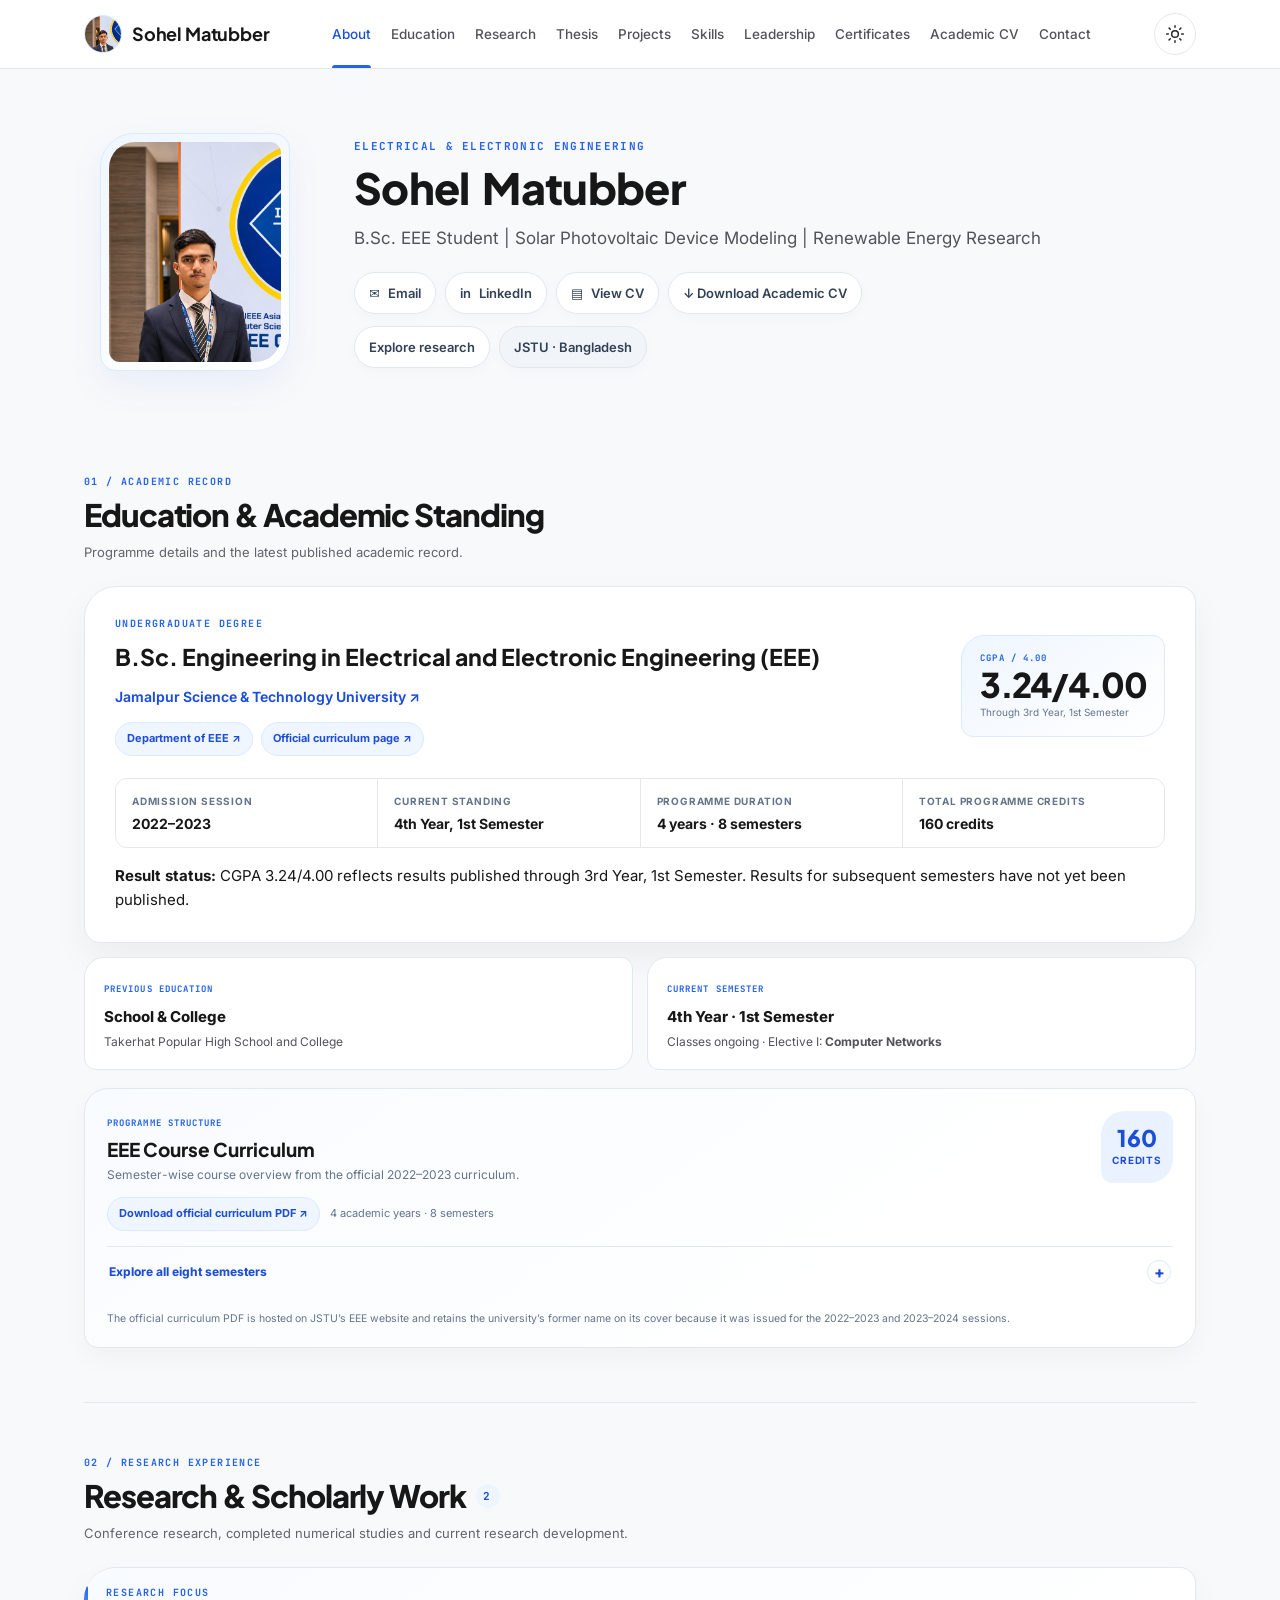
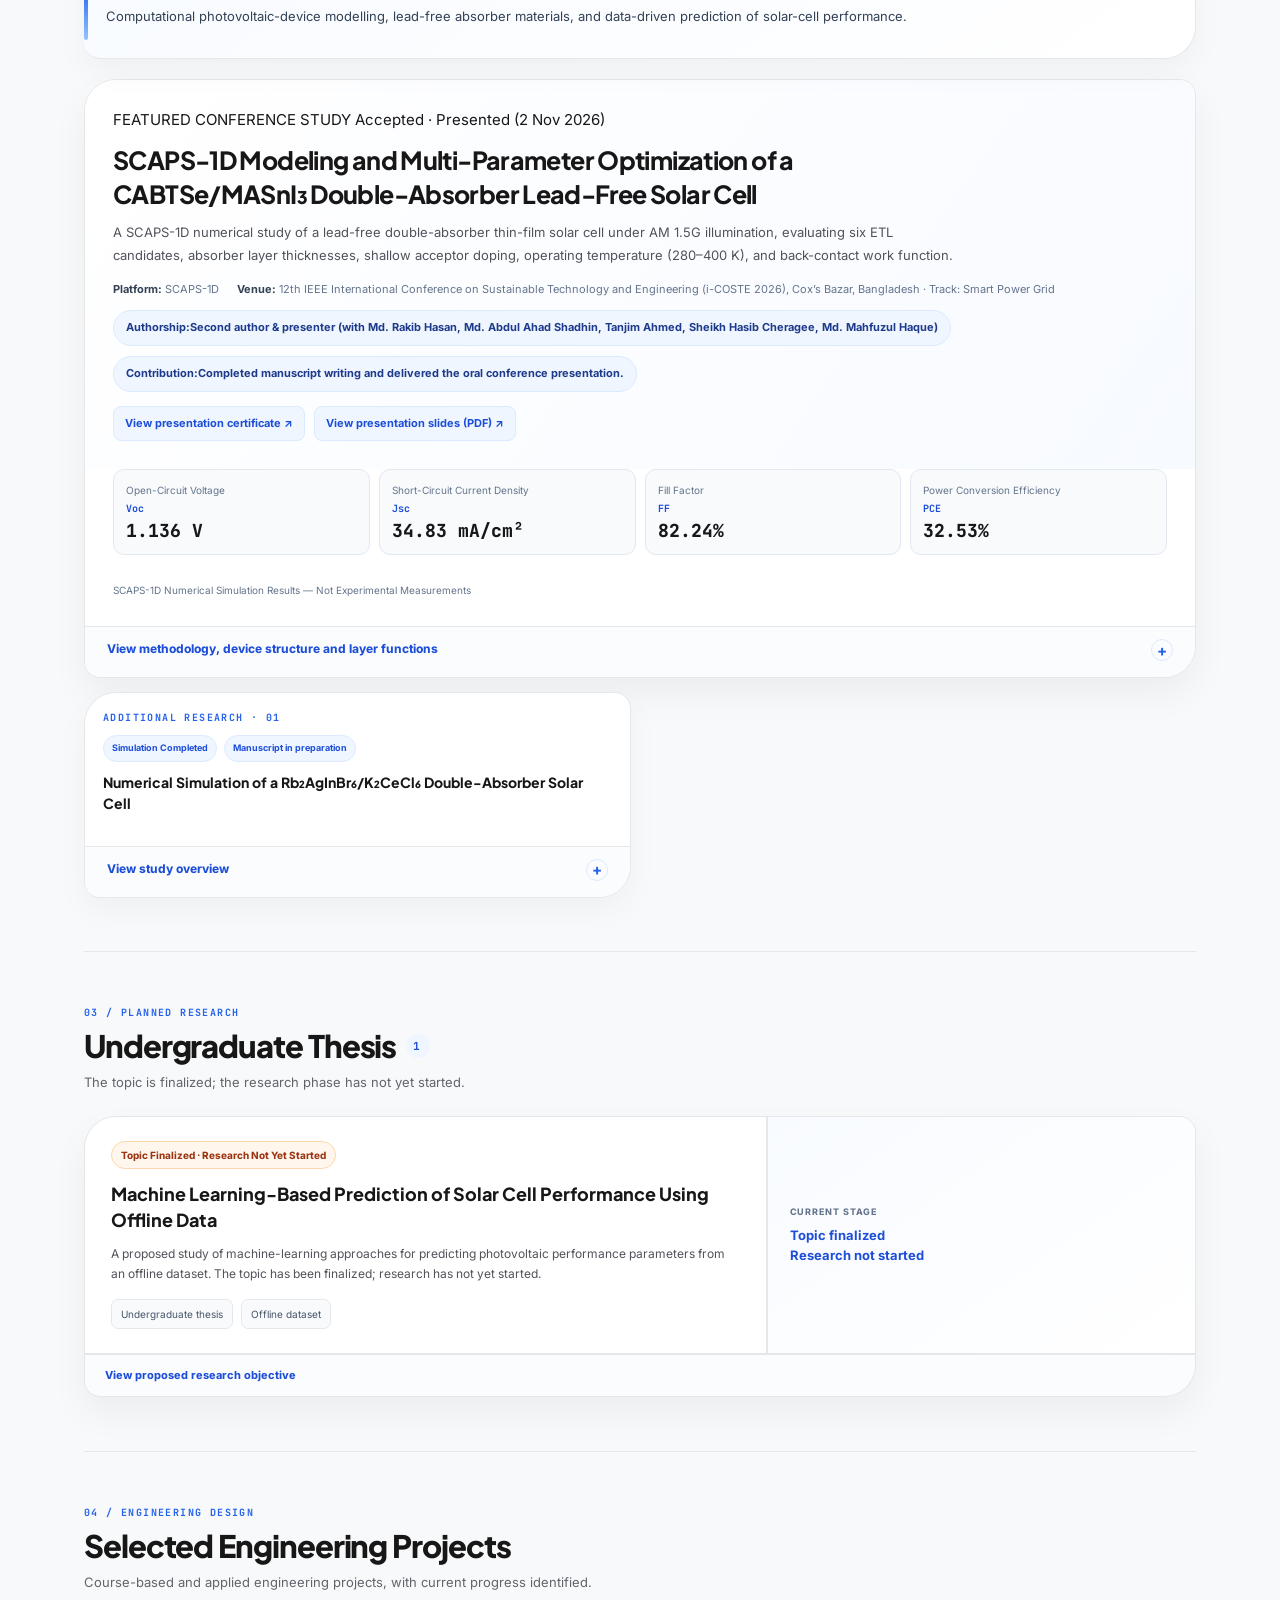
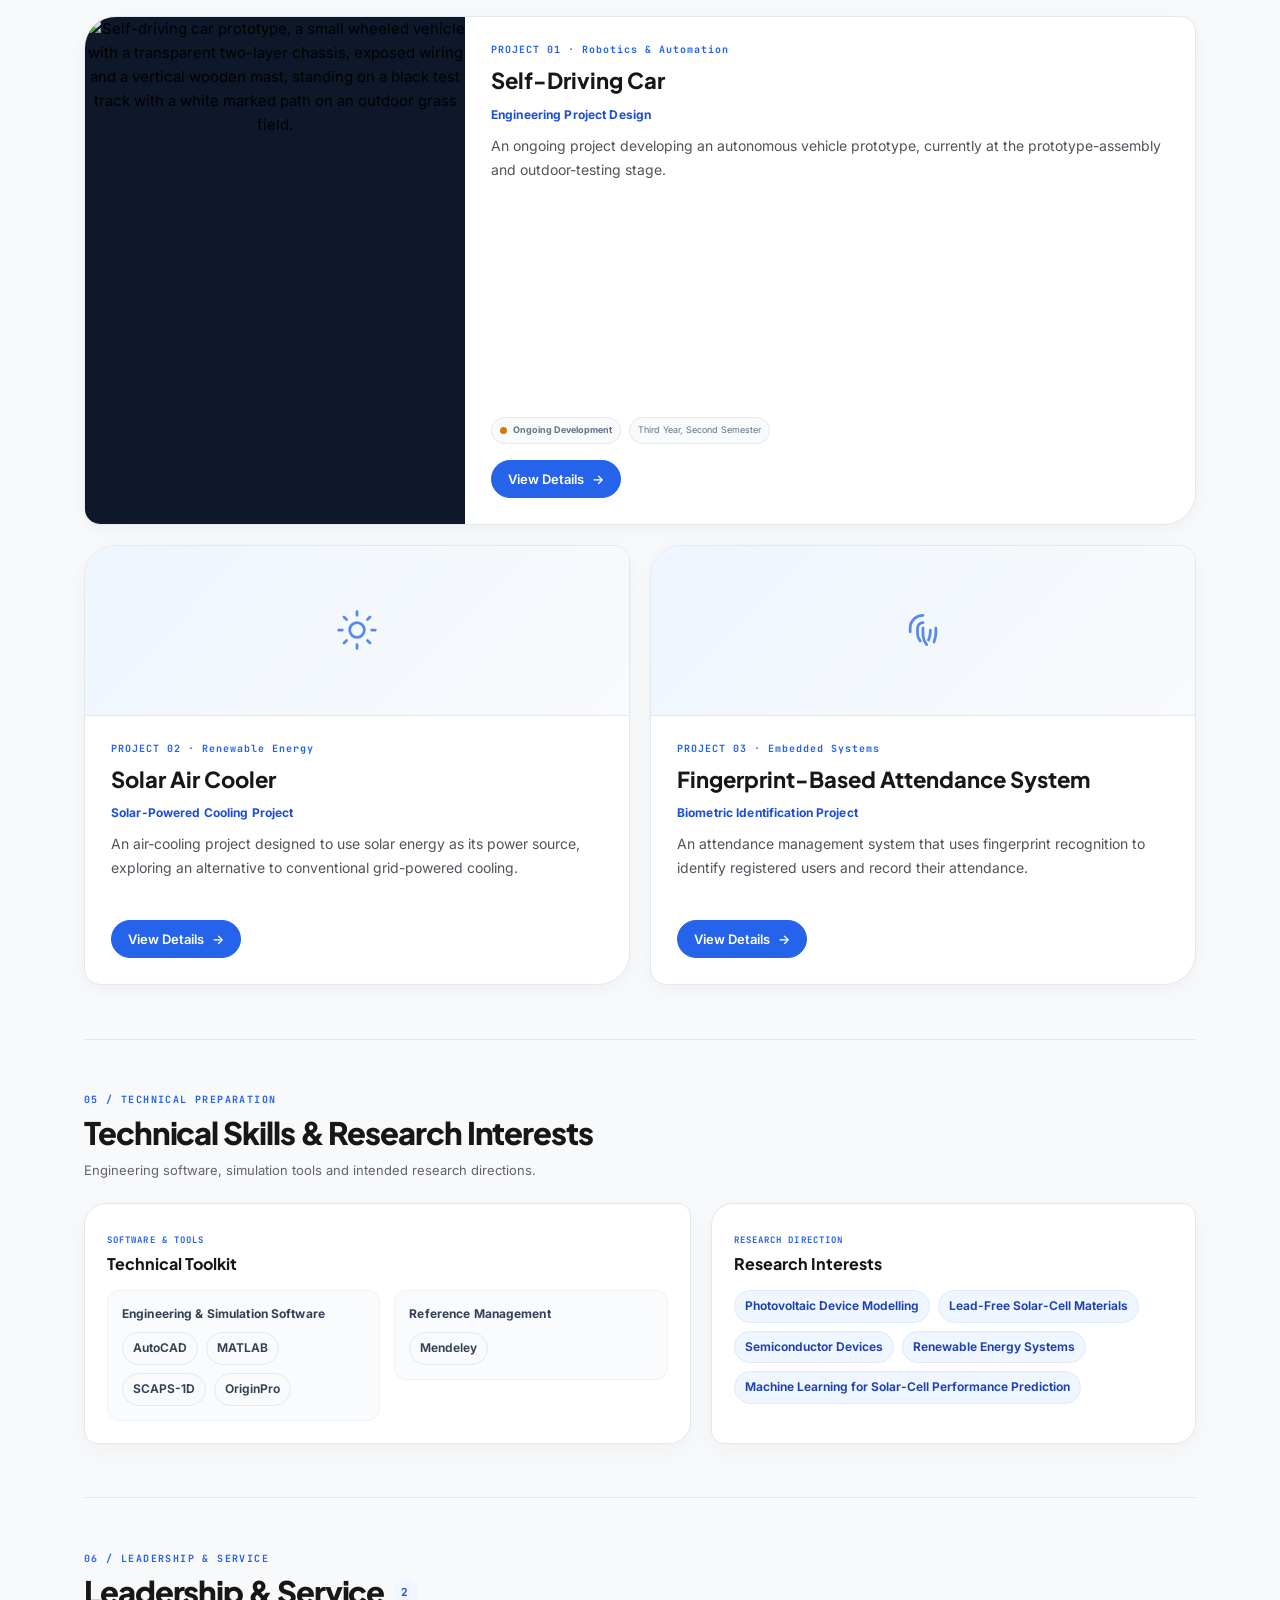
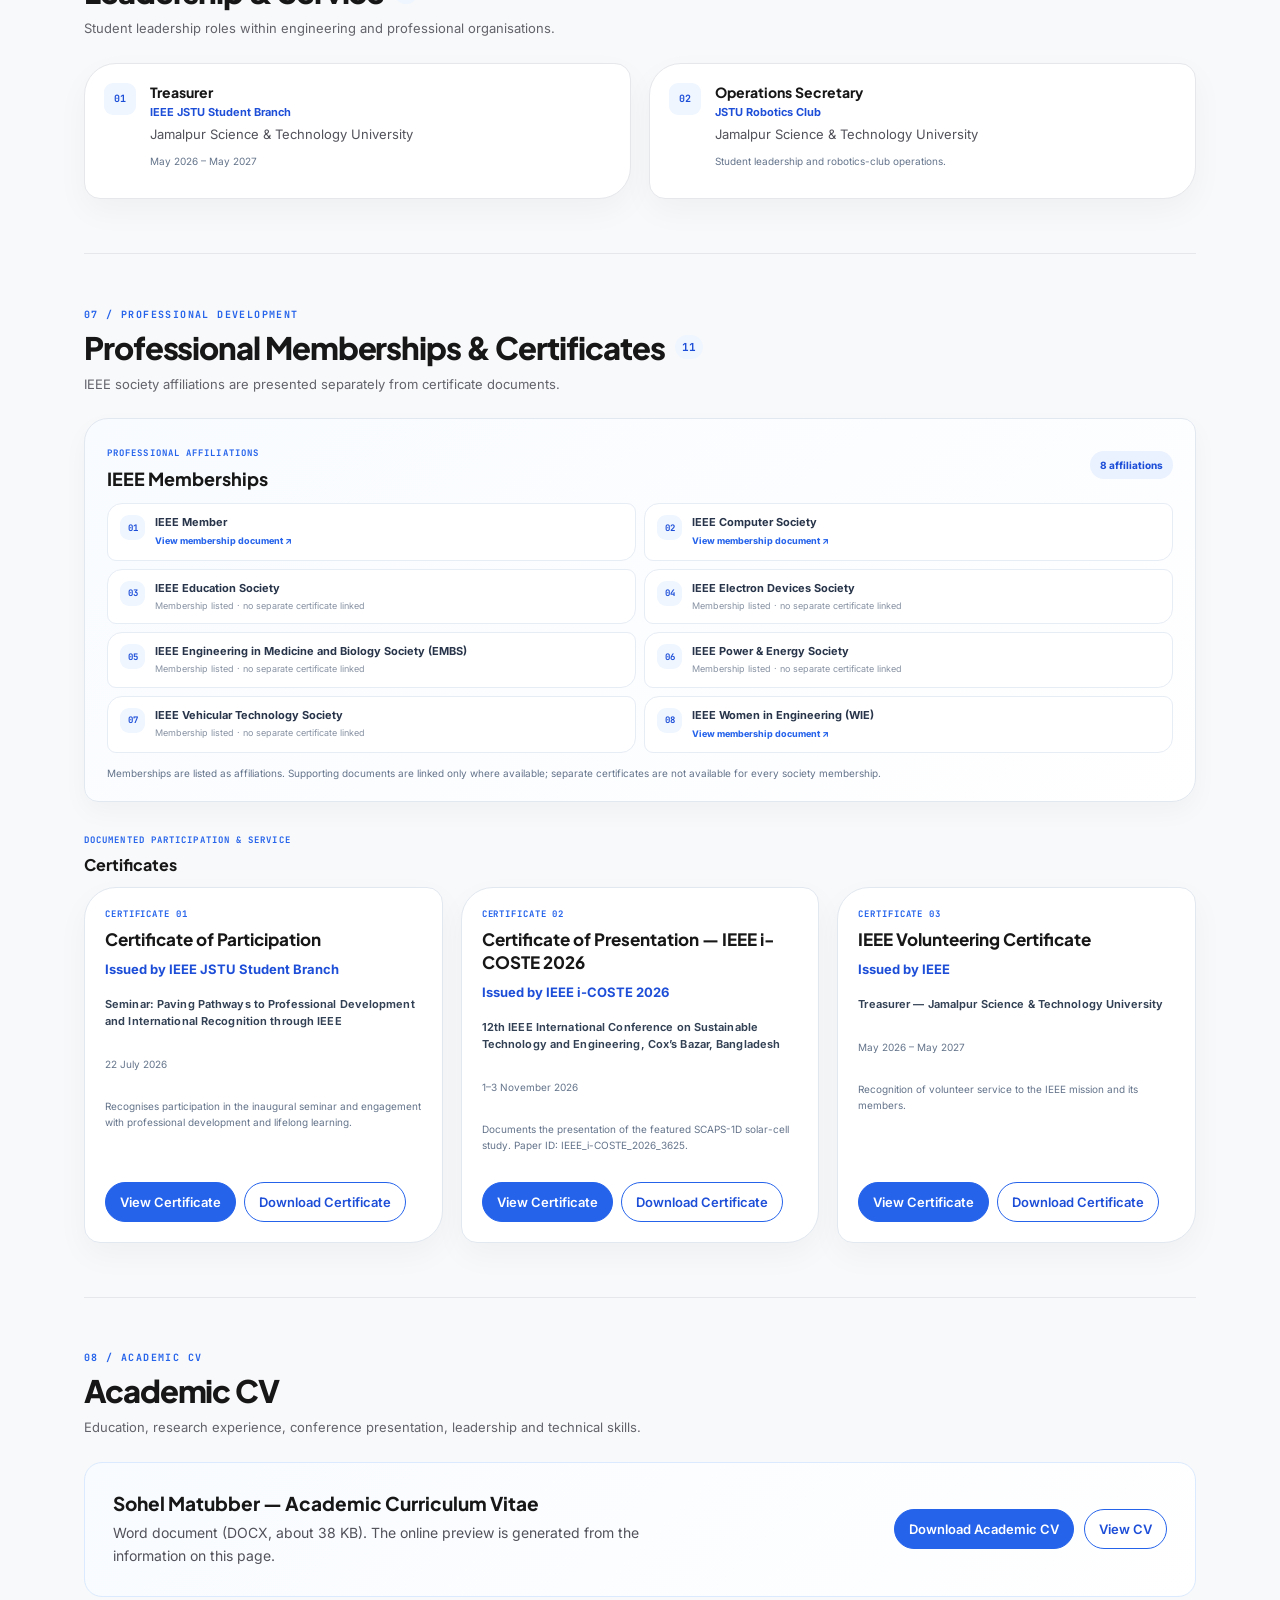
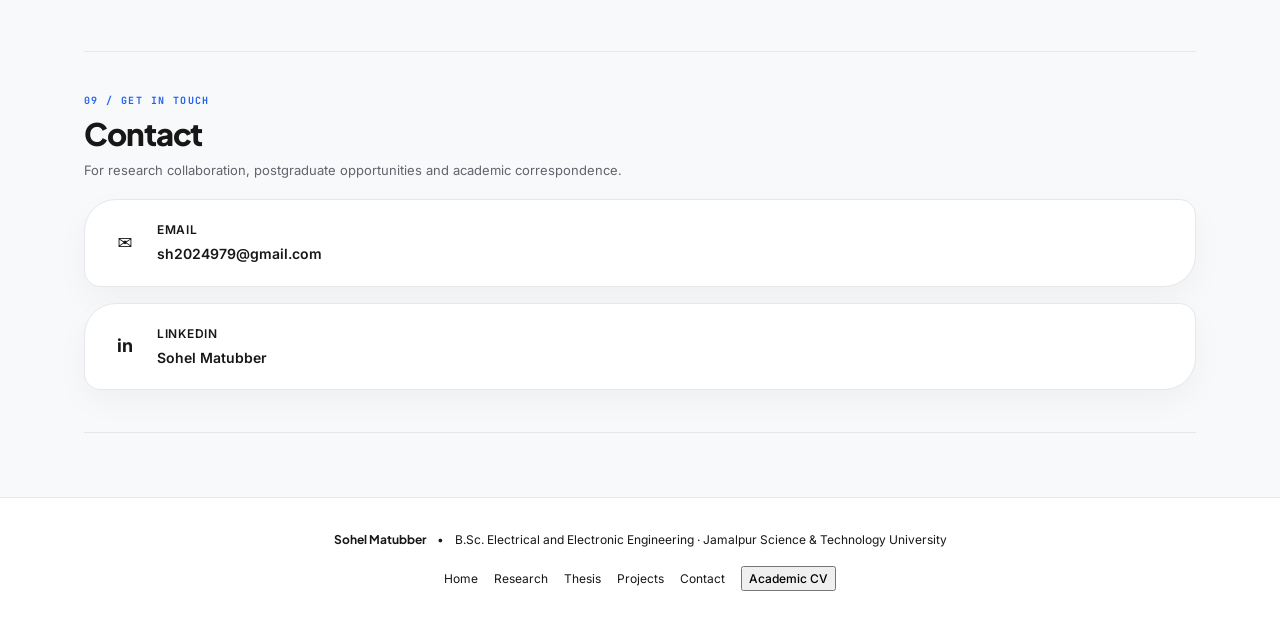
==== commit 9846f6cc: "Add files via upload" ====
--- a/index.html
+++ b/index.html
@@ -2788,2525 +2788,3 @@
   </script>
 </body>
 </html>
-<!DOCTYPE html>
-
-<html class="scroll-smooth" lang="en">
-<head>
-<meta charset="utf-8"/>
-<meta name="portfolio-build" content="sohel-portfolio-layout-final-v4-2026-11-24"/>
-<meta content="width=device-width, initial-scale=1.0" name="viewport"/>
-<meta content="#F8F9FA" name="theme-color"/>
-<link href="data:image/svg+xml,%3Csvg xmlns='http://www.w3.org/2000/svg' viewBox='0 0 40 40'%3E%3Crect width='40' height='40' rx='8' fill='%23171717'/%3E%3Ctext x='20' y='26' text-anchor='middle' font-family='sans-serif' font-size='18' fill='white'%3ESM%3C/text%3E%3C/svg%3E" rel="icon"/>
-<link href="https://fonts.googleapis.com" rel="preconnect"/>
-<link crossorigin="" href="https://fonts.gstatic.com" rel="preconnect"/>
-<link href="https://fonts.googleapis.com/css2?family=Inter:wght@400;500;600;700&amp;family=JetBrains+Mono:wght@400;500;600;700&amp;family=Plus+Jakarta+Sans:wght@600;700;800&amp;display=swap" rel="stylesheet"/>
-<script type="application/ld+json">
-    {"@context":"https://schema.org","@type":"Person","name":"Sohel Matubber","affiliation":{"@type":"CollegeOrUniversity","name":"Jamalpur Science & Technology University"},"sameAs":["https://www.linkedin.com/in/sohel-matubber"]}
-  </script>
-<style>
-/* === Academic portfolio information architecture and section-specific layouts === */
-:root { --portfolio-blue:#2563EB; --portfolio-blue-dark:#1D4ED8; --portfolio-ink:#171717; --portfolio-muted:#52525B; --portfolio-line:#E5E7EB; --portfolio-surface:#FFFFFF; --portfolio-canvas:#F8F9FA; }
-main { max-width: 1160px !important; }
-main > section { margin-block: 0; }
-.portfolio-section { padding-block: clamp(30px,4vw,52px); border-bottom:1px solid #E5E7EB; }
-.section-heading { display:grid; gap:6px; margin-bottom:22px; }
-.section-kicker { display:block; color:#2563EB; font:700 10px/1.4 "JetBrains Mono",monospace; letter-spacing:.14em; text-transform:uppercase; }
-.section-title-row { display:flex; align-items:center; gap:10px; flex-wrap:wrap; }
-.section-title-row h2 { margin:0; color:#171717; font:800 clamp(23px,2.5vw,31px)/1.2 "Plus Jakarta Sans",Inter,sans-serif; letter-spacing:-.035em; }
-.section-subtitle { max-width:760px; margin:0; color:#63636B; font-size:13px; line-height:1.65; }
-.section-count { display:inline-grid; min-width:24px; height:24px; place-items:center; padding:0 7px; border-radius:999px; background:#EFF6FF; color:#1D4ED8; font:700 11px "JetBrains Mono",monospace; }
-.reference-badge-neutral { background:#F1F5F9 !important; color:#334155 !important; border:1px solid #E2E8F0; }
-.reference-biography { margin-top:30px !important; }
-.reference-biography p { max-width:820px; text-align:left !important; font-size:15px !important; line-height:1.8 !important; }
-
-/* Education: a credential panel plus compact academic facts. */
-.education-card { display:grid; grid-template-columns:minmax(0,1.1fr) minmax(0,1.3fr); overflow:hidden; border:1px solid #E2E8F0; border-radius:18px; background:#fff; box-shadow:0 5px 20px rgba(15,23,42,.035); }
-.education-primary { padding:clamp(20px,3vw,30px); background:linear-gradient(145deg,#F8FBFF,#EFF6FF); border-right:1px solid #DBEAFE; }
-.education-degree { margin:10px 0 8px; color:#171717; font:750 clamp(18px,2vw,23px)/1.35 "Plus Jakarta Sans",Inter,sans-serif; }
-.education-university { color:#1D4ED8; font-size:14px; font-weight:700; line-height:1.6; }
-.education-session { margin-top:10px; color:#64748B; font-size:12px; }
-.education-facts { display:grid; grid-template-columns:repeat(2,minmax(0,1fr)); gap:1px; background:#E5E7EB; }
-.education-fact { min-height:98px; padding:18px; background:#fff; display:flex; flex-direction:column; justify-content:center; gap:6px; }
-.education-fact span,.education-coursework-label { color:#64748B; font-size:10px; font-weight:750; letter-spacing:.08em; text-transform:uppercase; }
-.education-fact strong { color:#171717; font-size:15px; line-height:1.4; }
-.education-fact small { color:#64748B; font-size:10px; line-height:1.5; }
-.education-coursework { grid-column:1/-1; padding:15px 20px; border-top:1px solid #E5E7EB; display:flex; align-items:center; flex-wrap:wrap; gap:10px; background:#fff; }
-.education-coursework-chip { display:inline-flex; padding:6px 10px; border:1px solid #DBEAFE; border-radius:7px; background:#EFF6FF; color:#1D4ED8; font-size:11px; font-weight:650; }
-
-/* Research: visible evidence first, technical depth on demand. */
-.research-focus-card { margin-bottom:20px; padding:16px 20px; border:1px solid #DBEAFE; border-left:4px solid #2563EB; border-radius:12px; background:#F8FBFF; }
-.research-focus-card p { margin-top:5px; color:#334155; font-size:13px; line-height:1.7; }
-.featured-research-host { margin-top:0; }
-.research-feature-card { overflow:hidden; border:1px solid #DCE5F2; border-radius:18px; background:#fff; box-shadow:0 8px 26px rgba(15,23,42,.045); }
-.research-feature-heading { padding:clamp(20px,3vw,28px); background:linear-gradient(125deg,#fff 0%,#F7FAFF 100%); }
-.research-feature-title { max-width:850px; margin:12px 0 0; color:#171717; font:750 clamp(18px,2vw,25px)/1.35 "Plus Jakarta Sans",Inter,sans-serif; letter-spacing:-.025em; }
-.research-feature-summary { max-width:850px; margin:10px 0 0; color:#52525B; font-size:13px; line-height:1.75; }
-.research-feature-meta { display:flex; flex-wrap:wrap; gap:8px 18px; margin-top:14px; color:#64748B; font-size:11px; }
-.research-feature-meta strong { color:#334155; }
-.research-preview-metrics { display:grid; grid-template-columns:repeat(4,minmax(0,1fr)); gap:9px; padding:0 clamp(20px,3vw,28px) 18px; }
-.research-preview-metric { min-height:76px; display:flex; flex-direction:column; justify-content:center; gap:4px; padding:12px; border:1px solid #E2E8F0; border-radius:11px; background:#F8FAFC; }
-.research-preview-metric span { color:#64748B; font-size:10px; }
-.research-preview-metric small { color:#1D4ED8; font:700 10px "JetBrains Mono",monospace; }
-.research-preview-metric strong { color:#171717; font:750 18px "JetBrains Mono",monospace; }
-.research-preview-note { padding:0 clamp(20px,3vw,28px) 18px; color:#64748B; font-size:10px; line-height:1.5; }
-.research-paper-actions { display:flex; flex-wrap:wrap; gap:9px; margin-top:14px; }
-.research-paper-link { display:inline-flex; align-items:center; gap:6px; padding:8px 11px; border:1px solid #DBEAFE; border-radius:8px; color:#1D4ED8; background:#EFF6FF; font-size:11px; font-weight:700; text-decoration:none; }
-.research-disclosure { border-top:1px solid #E5E7EB; background:#fff; }
-.research-disclosure-summary { min-height:50px; padding:12px 22px; color:#1D4ED8; background:#FBFCFE; font-size:12px; font-weight:750; cursor:pointer; list-style:none; }
-.research-disclosure-summary::-webkit-details-marker { display:none; }
-.research-disclosure-summary::marker { content:""; }
-.research-disclosure-summary::after { content:"+"; display:inline-grid; float:right; width:22px; height:22px; place-items:center; border:1px solid #DBEAFE; border-radius:50%; color:#2563EB; font-size:15px; line-height:1; }
-.research-disclosure[open] > .research-disclosure-summary::after { content:"−"; }
-.research-details-content { display:grid; gap:24px; padding:22px; border-top:1px solid #E5E7EB; }
-.research-method-grid { display:grid; grid-template-columns:minmax(0,1fr) minmax(0,1fr); gap:20px; align-items:start; }
-.research-method-copy h4,.research-section-heading h4 { margin:6px 0 8px; color:#171717; font:750 16px/1.4 "Plus Jakarta Sans",Inter,sans-serif; }
-.research-method-copy p,.research-section-heading p { color:#52525B; font-size:12px; line-height:1.75; }
-.research-structure-figure { margin:0; padding:10px; border:1px solid #E5E7EB; border-radius:12px; background:#fff; }
-.research-structure-figure img { display:block; width:100%; max-height:270px; object-fit:contain; }
-.research-structure-figure figcaption { margin-top:8px; color:#64748B; font-size:10px; line-height:1.55; }
-.research-section-heading { display:flex; align-items:flex-end; justify-content:space-between; gap:12px; margin-bottom:12px; }
-.research-section-eyebrow { color:#64748B; font:700 9px "JetBrains Mono",monospace; letter-spacing:.12em; }
-.research-simulation-label,.research-layer-count { padding:6px 9px; border:1px solid #DBEAFE; border-radius:999px; background:#EFF6FF; color:#1D4ED8; font:700 9px "JetBrains Mono",monospace; white-space:nowrap; }
-.research-metrics-section,.research-explorer-section { padding-top:20px; border-top:1px solid #E5E7EB; }
-.research-metrics-grid { display:grid; grid-template-columns:repeat(4,minmax(0,1fr)); gap:9px; }
-.research-metric-card { padding:12px; border:1px solid #E2E8F0; border-radius:10px; background:#F8FAFC; }
-.research-metric-label { display:block; color:#64748B; font-size:10px; }
-.research-metric-symbol { display:block; margin-top:4px; color:#1D4ED8; font:700 10px "JetBrains Mono",monospace; }
-.research-metric-card strong { display:block; margin-top:5px; color:#171717; font:750 18px "JetBrains Mono",monospace; }
-.research-metric-highlight { border-color:#BFDBFE; background:#EFF6FF; }
-.research-metrics-footnote { margin-top:8px; color:#64748B; font-size:10px; }
-.research-explorer-grid { display:grid; grid-template-columns:minmax(0,.9fr) minmax(0,1.1fr); gap:14px; }
-.device-layer-list { display:grid; gap:5px; padding:12px; border:1px solid #E5E7EB; border-radius:12px; background:#F8FAFC; }
-.device-layer-row { display:grid; justify-items:center; }
-.device-layer-button { display:grid; width:100%; grid-template-columns:26px minmax(0,1fr) auto; align-items:center; gap:9px; min-height:51px; padding:8px 10px; border:1px solid var(--layer-border,#CBD5E1); border-left:4px solid var(--layer-color,#64748B); border-radius:9px; background:var(--layer-bg,#fff); color:#172033; text-align:left; cursor:pointer; transition:transform .18s ease,box-shadow .18s ease,border-color .18s ease; }
-.device-layer-button:hover { transform:translateX(2px); }
-.device-layer-button[aria-pressed="true"] { box-shadow:0 0 0 2px rgba(37,99,235,.14),0 5px 14px rgba(15,23,42,.06); border-color:var(--layer-color,#2563EB); }
-.device-layer-button[data-layer="au"] { --layer-color:#C99B16; --layer-border:#E8D58B; --layer-bg:#FFFBEB; }
-.device-layer-button[data-layer="zn3p2"] { --layer-color:#D97706; --layer-border:#FED7AA; --layer-bg:#FFF7ED; }
-.device-layer-button[data-layer="masni3"] { --layer-color:#E11D48; --layer-border:#FECDD3; --layer-bg:#FFF1F2; }
-.device-layer-button[data-layer="cuagbesnse4"] { --layer-color:#059669; --layer-border:#A7F3D0; --layer-bg:#ECFDF5; }
-.device-layer-button[data-layer="etl"] { --layer-color:#0284C7; --layer-border:#BAE6FD; --layer-bg:#F0F9FF; }
-.device-layer-button[data-layer="fto"] { --layer-color:#64748B; --layer-border:#CBD5E1; --layer-bg:#F1F5F9; }
-.device-layer-number { display:grid; width:25px; height:25px; place-items:center; border-radius:7px; background:#fff; color:#475569; font:700 9px "JetBrains Mono",monospace; }
-.device-layer-copy { display:grid; gap:3px; min-width:0; }
-.device-layer-formula { color:#172033; font:750 13px "JetBrains Mono",monospace; }
-.device-layer-material { overflow:hidden; color:#64748B; font-size:9px; text-overflow:ellipsis; white-space:nowrap; }
-.device-layer-spec { color:#475569; font:700 9px "JetBrains Mono",monospace; white-space:nowrap; }
-.device-layer-connector { color:#94A3B8; font-size:12px; }
-.device-layer-direction { margin-top:6px; color:#64748B; font-size:9px; text-align:center; }
-.layer-inspector-panel { display:flex; flex-direction:column; justify-content:space-between; padding:18px; border:1px solid #DBEAFE; border-radius:12px; background:linear-gradient(145deg,#fff,#F8FBFF); }
-.layer-inspector-content { display:grid; gap:12px; }
-.layer-inspector-heading { padding-bottom:10px; border-bottom:1px solid #E2E8F0; }
-.layer-inspector-step { color:#2563EB; font:700 9px "JetBrains Mono",monospace; letter-spacing:.1em; }
-.layer-inspector-heading h5 { display:flex; flex-wrap:wrap; align-items:center; gap:8px; margin:7px 0 0; color:#172033; font:750 15px "Plus Jakarta Sans",Inter,sans-serif; }
-.layer-inspector-formula { padding:4px 7px; border:1px solid #DBEAFE; border-radius:6px; background:#EFF6FF; color:#1D4ED8; font:750 12px "JetBrains Mono",monospace; }
-.layer-inspector-fact { display:grid; gap:3px; }
-.layer-inspector-fact>span,.layer-inspector-description>span { color:#64748B; font-size:9px; font-weight:750; letter-spacing:.08em; text-transform:uppercase; }
-.layer-inspector-fact>strong { color:#243247; font-size:11px; line-height:1.5; }
-.layer-inspector-description p { margin-top:4px; color:#526176; font-size:11px; line-height:1.7; }
-.layer-inspector-footer { margin-top:15px; padding-top:10px; border-top:1px solid #E2E8F0; color:#64748B; font-size:9px; }
-
-/* Thesis: clearly labelled as planned work, not completed research. */
-.thesis-card { display:grid; grid-template-columns:minmax(0,1fr) 220px; gap:0; overflow:hidden; border:1px solid #DBEAFE; border-radius:16px; background:#fff; box-shadow:0 5px 20px rgba(15,23,42,.035); }
-.thesis-main { padding:22px 24px; }
-.thesis-status { display:inline-flex; padding:5px 9px; border-radius:999px; background:#FFF7ED; color:#9A3412; border:1px solid #FED7AA; font-size:10px; font-weight:750; }
-.thesis-title { margin:12px 0 8px; color:#171717; font:750 18px/1.4 "Plus Jakarta Sans",Inter,sans-serif; }
-.thesis-summary { color:#52525B; font-size:12px; line-height:1.7; max-width:780px; }
-.thesis-facts { display:flex; flex-wrap:wrap; gap:8px; margin-top:14px; }
-.thesis-fact-chip { padding:6px 9px; border:1px solid #E5E7EB; border-radius:7px; color:#475569; background:#F8FAFC; font-size:10px; }
-.thesis-side { display:flex; flex-direction:column; justify-content:center; gap:7px; padding:20px; border-left:1px solid #DBEAFE; background:#F8FBFF; }
-.thesis-side span { color:#64748B; font-size:9px; font-weight:750; letter-spacing:.1em; text-transform:uppercase; }
-.thesis-side strong { color:#1D4ED8; font-size:13px; line-height:1.5; }
-.thesis-card details { grid-column:1/-1; border-top:1px solid #E5E7EB; }
-.thesis-card details summary { padding:12px 20px; color:#1D4ED8; background:#FBFCFE; font-size:11px; font-weight:750; cursor:pointer; list-style:none; }
-.thesis-card details summary::-webkit-details-marker { display:none; }
-.thesis-detail-content { padding:15px 20px; border-top:1px solid #E5E7EB; color:#52525B; font-size:12px; line-height:1.7; }
-
-/* Projects: visual index cards, not consecutive explanatory paragraphs. */
-.project-grid { display:grid; grid-template-columns:repeat(2,minmax(0,1fr)); gap:14px; }
-.project-card { position:relative; display:flex; min-height:205px; flex-direction:column; padding:20px; border:1px solid #E5E7EB; border-radius:15px; background:#fff; box-shadow:0 4px 16px rgba(15,23,42,.03); }
-.project-card-primary { border-color:#BFDBFE; background:linear-gradient(145deg,#fff,#F8FBFF); }
-.project-index { color:#2563EB; font:700 10px "JetBrains Mono",monospace; letter-spacing:.1em; }
-.project-card h3 { margin-top:11px; color:#171717; font:750 17px/1.35 "Plus Jakarta Sans",Inter,sans-serif; }
-.project-subtitle { margin-top:5px; color:#1D4ED8; font-size:11px; font-weight:700; }
-.project-description { margin-top:12px; color:#52525B; font-size:12px; line-height:1.7; }
-.project-meta { display:flex; flex-wrap:wrap; gap:7px; margin-top:auto; padding-top:14px; }
-.project-meta span { padding:5px 8px; border:1px solid #E5E7EB; border-radius:7px; color:#64748B; background:#F8FAFC; font-size:9px; }
-.project-status { border-color:#A7F3D0 !important; background:#ECFDF5 !important; color:#047857 !important; }
-
-/* Technical skills: grouped capability tiles and a compact research-interest rail. */
-.technical-section { display:flex; flex-direction:column; gap:0; align-items:stretch; min-width:0; }
-.skills-panel,.interests-panel { padding:22px; border:1px solid #E5E7EB; border-radius:16px; background:#fff; box-shadow:0 4px 16px rgba(15,23,42,.03); }
-.skills-panel h2,.interests-panel h2 { color:#171717; font:750 17px "Plus Jakarta Sans",Inter,sans-serif; }
-.skills-panel>div>p,.interests-panel p { color:#64748B; font-size:11px; line-height:1.6; }
-.skills-card-grid { display:grid; grid-template-columns:repeat(2,minmax(0,1fr)); gap:10px; }
-.skill-group-card { padding:14px; border:1px solid #E5E7EB; border-radius:11px; background:#F9FAFB; }
-.skill-group-card h3 { margin-bottom:10px; color:#334155; font-size:11px; font-weight:750; }
-.skill-chip-list { display:flex; flex-wrap:wrap; gap:6px; }
-.skill-chip { display:inline-flex; padding:5px 7px; border:1px solid #DBEAFE; border-radius:6px; background:#EFF6FF; color:#1E40AF; font-size:9px; line-height:1.4; }
-.interest-chip-list { display:flex; flex-wrap:wrap; gap:7px; margin-top:14px; }
-.interest-chip { display:inline-flex; padding:7px 9px; border:1px solid #E5E7EB; border-radius:8px; background:#F8FAFC; color:#334155; font-size:10px; line-height:1.4; }
-
-/* Leadership and certificates: evidence-led compact cards. */
-.leadership-grid,.certificate-grid { display:grid; grid-template-columns:repeat(2,minmax(0,1fr)); gap:13px; }
-.leadership-card,.certificate-card { padding:19px; border:1px solid #E5E7EB; border-radius:14px; background:#fff; box-shadow:0 4px 16px rgba(15,23,42,.03); }
-.leadership-card { display:grid; grid-template-columns:34px minmax(0,1fr); gap:12px; }
-.leadership-number { display:grid; width:32px; height:32px; place-items:center; border-radius:9px; background:#EFF6FF; color:#1D4ED8; font:700 10px "JetBrains Mono",monospace; }
-.leadership-card h3,.certificate-card h3 { color:#171717; font:750 14px/1.4 "Plus Jakarta Sans",Inter,sans-serif; }
-.leadership-org { margin-top:4px; color:#1D4ED8; font-size:11px; font-weight:650; }
-.leadership-date { margin-top:8px; color:#64748B; font-size:10px; }
-.certificate-card { display:flex; flex-direction:column; min-height:185px; }
-.certificate-type { color:#2563EB; font:700 9px "JetBrains Mono",monospace; letter-spacing:.1em; text-transform:uppercase; }
-.certificate-event { margin-top:8px; color:#334155; font-size:11px; font-weight:650; line-height:1.55; }
-.certificate-description { margin-top:8px; color:#64748B; font-size:10px; line-height:1.65; }
-.certificate-meta { margin-top:7px; color:#64748B; font-size:10px; }
-.certificate-links { display:flex; flex-wrap:wrap; gap:7px; margin-top:auto; padding-top:14px; }
-.certificate-link { display:inline-flex; padding:7px 9px; border:1px solid #DBEAFE; border-radius:7px; background:#EFF6FF; color:#1D4ED8; font-size:10px; font-weight:700; text-decoration:none; }
-.contact-section { border-bottom:0; padding-bottom:28px; }
-.contact-section .section-heading { margin-bottom:18px; }
-
-/* Responsive and dark theme refinements. */
-@media(max-width:820px) {
-  .education-card { grid-template-columns:1fr; }
-  .education-primary { border-right:0; border-bottom:1px solid #DBEAFE; }
-  .research-method-grid,.research-explorer-grid { grid-template-columns:1fr; }
-  .thesis-card { grid-template-columns:1fr; }
-  .thesis-side { border-left:0; border-top:1px solid #DBEAFE; }
-}
-@media(max-width:620px) {
-  .research-preview-metrics,.research-metrics-grid { grid-template-columns:repeat(2,minmax(0,1fr)); }
-  .project-grid,.leadership-grid,.certificate-grid,.skills-card-grid { grid-template-columns:1fr; }
-  .section-heading { margin-bottom:17px; }
-  .education-facts { grid-template-columns:1fr 1fr; }
-  .research-feature-meta { display:grid; gap:6px; }
-  .research-details-content { padding:16px; }
-  .device-layer-button { grid-template-columns:24px minmax(0,1fr); }
-  .device-layer-spec { grid-column:2; }
-}
-:root[data-theme="dark"] .portfolio-section { border-bottom-color:#3F3F46; }
-:root[data-theme="dark"] .section-title-row h2,
-:root[data-theme="dark"] .education-degree,
-:root[data-theme="dark"] .research-feature-title,
-:root[data-theme="dark"] .project-card h3,
-:root[data-theme="dark"] .skills-panel h2,
-:root[data-theme="dark"] .interests-panel h2,
-:root[data-theme="dark"] .leadership-card h3,
-:root[data-theme="dark"] .certificate-card h3 { color:#FFFFFF; }
-:root[data-theme="dark"] .section-subtitle,
-:root[data-theme="dark"] .research-feature-summary,
-:root[data-theme="dark"] .project-description,
-:root[data-theme="dark"] .certificate-description { color:#D4D4D8; }
-:root[data-theme="dark"] .education-card,
-:root[data-theme="dark"] .education-fact,
-:root[data-theme="dark"] .research-feature-card,
-:root[data-theme="dark"] .project-card,
-:root[data-theme="dark"] .skills-panel,
-:root[data-theme="dark"] .interests-panel,
-:root[data-theme="dark"] .leadership-card,
-:root[data-theme="dark"] .certificate-card,
-:root[data-theme="dark"] .thesis-card { background:#18181B; border-color:#3F3F46; }
-:root[data-theme="dark"] .education-primary,
-:root[data-theme="dark"] .thesis-side,
-:root[data-theme="dark"] .research-feature-heading,
-:root[data-theme="dark"] .research-focus-card { background:#1E293B; }
-:root[data-theme="dark"] .education-facts { background:#3F3F46; }
-:root[data-theme="dark"] .research-preview-metric,
-:root[data-theme="dark"] .skill-group-card,
-:root[data-theme="dark"] .interest-chip,
-:root[data-theme="dark"] .project-meta span { background:#27272A; border-color:#52525B; }
-:root[data-theme="dark"] .research-preview-metric strong,
-:root[data-theme="dark"] .education-fact strong,
-:root[data-theme="dark"] .education-university,
-:root[data-theme="dark"] .thesis-title { color:#FFFFFF; }
-:root[data-theme="dark"] .research-disclosure,
-:root[data-theme="dark"] .research-disclosure-summary,
-:root[data-theme="dark"] .thesis-card details summary { background:#18181B; }
-:root[data-theme="dark"] .research-details-content,
-:root[data-theme="dark"] .thesis-detail-content { border-color:#3F3F46; color:#D4D4D8; }
-
-
-.nav-count { display:inline-grid; min-width:20px; height:20px; place-items:center; padding:0 5px; border-radius:999px; background:#2563EB; color:#fff; font-size:10px; font-weight:700; }
-.additional-research-grid { display:grid; grid-template-columns:repeat(2,minmax(0,1fr)); gap:13px; margin-top:14px; }
-.additional-research-card { overflow:hidden; border:1px solid #E5E7EB; border-radius:14px; background:#fff; }
-.additional-research-main { padding:18px; }
-.additional-research-status { display:flex; flex-wrap:wrap; gap:7px; margin-top:10px; }
-.additional-research-status span { padding:5px 8px; border:1px solid #DBEAFE; border-radius:999px; background:#EFF6FF; color:#1D4ED8; font-size:9px; font-weight:700; }
-.additional-research-card h3 { margin-top:10px; color:#171717; font:750 14px/1.5 "Plus Jakarta Sans",Inter,sans-serif; }
-.additional-research-detail { padding:14px 20px; border-top:1px solid #E5E7EB; color:#52525B; font-size:11px; line-height:1.7; }
-.research-architecture-line { display:flex; flex-wrap:wrap; align-items:center; justify-content:center; gap:7px; margin:12px 0; padding:12px; border:1px solid #DBEAFE; border-radius:10px; background:#F8FBFF; color:#1E40AF; font:700 10px "JetBrains Mono",monospace; }
-.research-architecture-line b { color:#94A3B8; }
-:root[data-theme="dark"] .additional-research-card { background:#18181B; border-color:#3F3F46; }
-:root[data-theme="dark"] .additional-research-card h3 { color:#FFFFFF; }
-:root[data-theme="dark"] .additional-research-detail { color:#D4D4D8; border-color:#3F3F46; }
-:root[data-theme="dark"] .research-architecture-line { background:#1E293B; border-color:#334155; color:#DBEAFE; }
-:root[data-theme="dark"] .education-session,
-:root[data-theme="dark"] .education-fact small,
-:root[data-theme="dark"] .education-fact span,
-:root[data-theme="dark"] .thesis-summary,
-:root[data-theme="dark"] .leadership-date { color:#D4D4D8; }
-:root[data-theme="dark"] .education-coursework,
-:root[data-theme="dark"] .research-focus-card { border-color:#334155; }
-@media(max-width:620px) {
-  .additional-research-grid { grid-template-columns:1fr; }
-  .research-architecture-line { justify-content:flex-start; }
-}
-
-.layer-candidate-list { display:grid; gap:7px; padding-top:11px; border-top:1px solid #E2E8F0; }
-.layer-candidate-list>span { color:#64748B; font-size:9px; font-weight:750; letter-spacing:.08em; text-transform:uppercase; }
-.layer-candidate-list>div { display:flex; flex-wrap:wrap; gap:5px; }
-.layer-candidate-list b { padding:5px 7px; border:1px solid #DBEAFE; border-radius:6px; background:#EFF6FF; color:#1D4ED8; font:700 10px "JetBrains Mono",monospace; }
-:root[data-theme="dark"] .layer-candidate-list { border-color:#3F3F46; }
-:root[data-theme="dark"] .layer-candidate-list b { background:#1E3A8A; border-color:#1D4ED8; color:#DBEAFE; }
-
-  
-main { padding-top:0 !important; padding-bottom:0 !important; }
-main > section { margin:0 !important; }
-.research-configuration { display:grid; gap:5px; margin-top:14px; padding:11px 13px; border:1px solid #E5E7EB; border-radius:9px; background:#F8FAFC; }
-.research-configuration span { color:#64748B; font-size:9px; font-weight:750; letter-spacing:.08em; text-transform:uppercase; }
-.research-configuration strong { color:#334155; font:700 10px/1.6 "JetBrains Mono",monospace; overflow-wrap:anywhere; }
-:root[data-theme="dark"] .research-configuration { background:#27272A; border-color:#52525B; }
-:root[data-theme="dark"] .research-configuration strong { color:#E4E4E7; }
-
-  
-.reference-hero {
-  margin-left:calc((100vw - min(100vw,1160px)) / -2) !important;
-  margin-right:calc((100vw - min(100vw,1160px)) / -2) !important;
-}
-
-  
-/* ===== Professor-review refinement: compact portrait, clearer section hierarchy, softer non-square cards ===== */
-.reference-hero-top{
-  display:grid;
-  grid-template-columns:minmax(160px,205px) minmax(0,1fr);
-  gap:clamp(24px,4vw,48px);
-  align-items:start;
-}
-.reference-portrait-wrap{
-  width:100%;
-  max-width:205px;
-}
-.reference-portrait{
-  position:relative;
-  width:100%;
-  aspect-ratio:4 / 5;
-  padding:10px;
-  border:1px solid #DBEAFE;
-  border-radius:36px 16px 36px 16px;
-  background:linear-gradient(160deg,#EFF6FF 0%,#FFFFFF 72%);
-  box-shadow:0 14px 36px rgba(37,99,235,.08);
-  overflow:hidden;
-}
-.reference-portrait img{
-  width:100% !important;
-  height:100% !important;
-  object-fit:cover;
-  object-position:center top;
-  display:block;
-  border-radius:28px 12px 28px 12px;
-}
-.reference-identity{
-  min-width:0;
-  padding-top:4px;
-}
-.reference-actions,
-.reference-badges{
-  display:flex;
-  flex-wrap:wrap;
-  gap:10px;
-}
-.reference-action,
-.reference-badge{
-  display:inline-flex;
-  align-items:center;
-  gap:8px;
-  padding:10px 14px;
-  border:1px solid #E5E7EB;
-  border-radius:999px;
-  background:#FFFFFF;
-  box-shadow:0 4px 14px rgba(15,23,42,.03);
-}
-.reference-biography{
-  max-width:72ch;
-}
-.reference-biography p{
-  margin:0;
-}
-.portfolio-section{
-  padding-block:clamp(44px,5vw,64px);
-}
-.section-heading{
-  margin-bottom:24px;
-}
-.education-card,
-.research-feature-card,
-.research-focus-card,
-.additional-research-card,
-.thesis-card,
-.project-card,
-.skill-group-card,
-.certificate-card,
-.leadership-card,
-.skills-panel,
-.interests-panel,
-.contact-section .academic-card{
-  border-radius:32px 16px 32px 16px !important;
-  overflow:hidden;
-  border:1px solid #E5E7EB;
-  background:#FFFFFF;
-  box-shadow:0 12px 32px rgba(15,23,42,.04);
-}
-.research-focus-card{
-  position:relative;
-  padding:18px 22px;
-  border-left:0;
-  background:linear-gradient(145deg,#F8FBFF 0%,#FFFFFF 100%);
-}
-.research-focus-card::before{
-  content:"";
-  position:absolute;
-  left:0;
-  top:18px;
-  bottom:18px;
-  width:4px;
-  border-radius:999px;
-  background:linear-gradient(180deg,#2563EB 0%,#93C5FD 100%);
-}
-.education-card,
-.research-feature-card,
-.thesis-card{
-  box-shadow:0 16px 36px rgba(15,23,42,.05);
-}
-.additional-research-grid,
-.project-grid,
-.certificate-grid,
-.leadership-grid{
-  display:grid;
-  grid-template-columns:repeat(2,minmax(0,1fr));
-  gap:18px;
-}
-.project-card,
-.additional-research-card,
-.certificate-card,
-.leadership-card{
-  height:100%;
-}
-.project-subtitle,
-.certificate-event,
-.leadership-subtitle{
-  letter-spacing:.01em;
-}
-.project-meta span,
-.additional-research-status span,
-.certificate-meta span,
-.leadership-meta span{
-  border-radius:999px;
-}
-.thesis-card{
-  display:grid;
-  grid-template-columns:minmax(0,1.35fr) minmax(250px,.85fr);
-  gap:1px;
-  background:#E5E7EB;
-}
-.thesis-main,
-.thesis-side{
-  background:#FFFFFF;
-}
-.thesis-main{
-  padding:24px 26px;
-}
-.thesis-side{
-  padding:24px 22px;
-  background:linear-gradient(145deg,#F8FBFF,#FFFFFF);
-}
-.skills-card-grid{
-  display:grid;
-  grid-template-columns:repeat(2,minmax(0,1fr));
-  gap:14px;
-}
-.skill-group-card{
-  padding:18px;
-  background:linear-gradient(145deg,#FFFFFF,#F8FAFC);
-}
-.device-layer-list{
-  padding:14px;
-  border-radius:24px 12px 24px 12px;
-  background:linear-gradient(160deg,#F8FAFC,#FFFFFF);
-}
-.device-layer-button{
-  border-radius:18px 10px 18px 10px;
-}
-.research-structure-figure{
-  border-radius:28px 14px 28px 14px;
-  overflow:hidden;
-}
-.research-authorship{
-  display:flex;
-  flex-wrap:wrap;
-  gap:10px;
-  margin-top:12px;
-}
-.research-authorship span{
-  display:inline-flex;
-  align-items:center;
-  padding:8px 12px;
-  border:1px solid #DBEAFE;
-  border-radius:999px;
-  background:#EFF6FF;
-  color:#1E3A8A;
-  font-size:11px;
-  font-weight:700;
-}
-.research-paper-actions{
-  margin-top:14px;
-}
-.contact-section .grid{
-  row-gap:16px;
-}
-:root[data-theme="dark"] .reference-portrait{
-  border-color:#1D4ED8;
-  background:linear-gradient(160deg,#111827 0%,#0A0A0A 72%);
-  box-shadow:0 16px 36px rgba(2,6,23,.45);
-}
-:root[data-theme="dark"] .reference-action,
-:root[data-theme="dark"] .reference-badge,
-:root[data-theme="dark"] .education-card,
-:root[data-theme="dark"] .research-feature-card,
-:root[data-theme="dark"] .research-focus-card,
-:root[data-theme="dark"] .additional-research-card,
-:root[data-theme="dark"] .thesis-card,
-:root[data-theme="dark"] .project-card,
-:root[data-theme="dark"] .skill-group-card,
-:root[data-theme="dark"] .certificate-card,
-:root[data-theme="dark"] .leadership-card,
-:root[data-theme="dark"] .skills-panel,
-:root[data-theme="dark"] .interests-panel,
-:root[data-theme="dark"] .contact-section .academic-card,
-:root[data-theme="dark"] .thesis-main,
-:root[data-theme="dark"] .thesis-side{
-  background:#111827;
-  border-color:#334155;
-  box-shadow:none;
-}
-:root[data-theme="dark"] .research-focus-card{
-  background:linear-gradient(145deg,#0F172A 0%,#111827 100%);
-}
-:root[data-theme="dark"] .research-focus-card::before{
-  background:linear-gradient(180deg,#60A5FA 0%,#1D4ED8 100%);
-}
-:root[data-theme="dark"] .thesis-card{
-  background:#334155;
-}
-:root[data-theme="dark"] .skill-group-card{
-  background:linear-gradient(145deg,#111827,#0F172A);
-}
-:root[data-theme="dark"] .device-layer-list{
-  background:linear-gradient(160deg,#0F172A,#111827);
-}
-:root[data-theme="dark"] .research-authorship span{
-  background:#0F172A;
-  border-color:#1D4ED8;
-  color:#DBEAFE;
-}
-@media (max-width: 1024px){
-  .additional-research-grid,
-  .project-grid,
-  .certificate-grid,
-  .leadership-grid,
-  .skills-card-grid,
-  .thesis-card{
-    grid-template-columns:1fr;
-  }
-}
-@media (max-width: 820px){
-  .reference-hero-top{
-    grid-template-columns:1fr;
-    gap:20px;
-  }
-  .reference-portrait-wrap{
-    max-width:170px;
-  }
-}
-
-</style><style id="standalone-fallback-styles">
-/* Standalone fallback styles: the site remains fully styled if Tailwind CDN is unavailable. */
-:root{
-  --site-blue:#2563EB;--site-blue-dark:#1D4ED8;--site-ink:#171717;
-  --site-muted:#52525B;--site-line:#E5E7EB;--site-bg:#F8F9FA;
-  --site-ivory:#F4F0DD;--site-ivory-line:#E7E0CA;
-}
-*,*::before,*::after{box-sizing:border-box}
-html{scroll-behavior:smooth;scroll-padding-top:84px}
-body{
-  margin:0;background:var(--site-bg);color:var(--site-ink);
-  font-family:Inter,system-ui,-apple-system,BlinkMacSystemFont,"Segoe UI",sans-serif;
-  font-size:15px;line-height:1.6;-webkit-font-smoothing:antialiased;
-}
-body.modal-open{overflow:hidden}
-img,svg{max-width:100%}
-img{height:auto}
-a{color:inherit;text-decoration:none}
-button,input,textarea,select{font:inherit}
-button{cursor:pointer}
-[hidden]{display:none!important}
-.skip-link{
-  position:fixed;left:16px;top:12px;z-index:1000;transform:translateY(-160%);
-  padding:9px 14px;border-radius:9px;background:#171717;color:#fff;font-size:13px;
-}
-.skip-link:focus{transform:translateY(0)}
-main#main-content{
-  width:100%;max-width:1160px!important;margin:0 auto;padding:0 24px;
-}
-.portfolio-header{
-  position:sticky;top:0;z-index:100;width:100%;min-height:66px;
-  background:rgba(244,240,221,.97);border-bottom:1px solid var(--site-ivory-line);
-  backdrop-filter:blur(14px);transition:box-shadow .2s ease,background .2s ease;
-}
-.portfolio-header.scrolled{box-shadow:0 7px 22px rgba(15,23,42,.07)}
-.portfolio-header-inner{
-  width:min(1800px,calc(100% - 56px));min-height:66px;margin:0 auto;
-  display:grid;grid-template-columns:250px minmax(0,1fr) 48px;align-items:center;gap:20px;
-  box-sizing:border-box;
-}
-.portfolio-brand{
-  display:flex;align-items:center;justify-content:flex-start;width:250px;min-width:250px;max-width:250px;
-  flex:none;white-space:nowrap;color:#242424;position:relative;z-index:2;
-}
-.portfolio-brand span{
-  display:block;width:auto;max-width:100%;white-space:nowrap;
-  font:600 26px/1.15 Georgia,"Times New Roman",serif;letter-spacing:-.025em;
-}
-.portfolio-primary-nav{
-  display:flex;width:100%;max-width:100%;min-width:0;align-items:center;justify-content:space-between;
-  flex-wrap:nowrap;gap:clamp(7px,.65vw,12px);overflow:hidden;box-sizing:border-box;
-}
-.portfolio-nav-link{
-  position:relative;display:inline-flex;flex:0 0 auto;align-items:center;gap:5px;min-height:66px;
-  padding:2px 0 0;color:#626262;font-size:clamp(13px,.88vw,16px);
-  font-weight:500;white-space:nowrap;transition:color .2s ease;
-}
-.portfolio-nav-link::after{
-  content:"";position:absolute;left:0;right:0;bottom:0;height:3px;
-  border-radius:3px 3px 0 0;background:linear-gradient(90deg,#8DBDA8,#E8C982);
-  transform:scaleX(0);transform-origin:left;transition:transform .2s ease;
-}
-.portfolio-nav-link:hover,.portfolio-nav-link[aria-current="location"]{color:#242424}
-.portfolio-nav-link:hover::after,.portfolio-nav-link[aria-current="location"]::after{transform:scaleX(1)}
-.nav-count{
-  display:inline-grid;min-width:22px;height:22px;padding:0 6px;place-items:center;
-  border-radius:999px;background:#2563EB;color:white;font:700 10px/1 JetBrains Mono,monospace;
-}
-.portfolio-header-actions{display:flex;align-items:center;justify-content:flex-end;gap:12px}
-.portfolio-theme-control{position:relative}
-.portfolio-theme-trigger{
-  display:grid;width:48px;height:48px;place-items:center;padding:0;border:1px solid #E5DDBF;
-  border-radius:50%;background:#FFFEF8;color:#292929;transition:all .2s ease;
-}
-.portfolio-theme-trigger:hover{border-color:#2563EB;box-shadow:0 4px 14px rgba(37,99,235,.12)}
-.portfolio-theme-icon{width:20px;height:20px}
-.portfolio-moon-icon{display:none}
-.portfolio-theme-menu{
-  position:absolute;right:0;top:calc(100% + 10px);z-index:120;min-width:145px;
-  padding:7px;border:1px solid #E7E0CA;border-radius:13px;background:#FFFDF5;
-  box-shadow:0 14px 32px rgba(15,23,42,.13);
-}
-.portfolio-theme-menu button{
-  display:block;width:100%;padding:9px 11px;border:0;border-radius:8px;background:transparent;
-  color:#242424;text-align:left;font-size:13px;
-}
-.portfolio-theme-menu button:hover{background:#EFF6FF;color:#1D4ED8}
-.portfolio-theme-menu button[aria-pressed="true"]{background:#2563EB;color:#fff}
-.portfolio-menu-toggle{
-  display:none;width:42px;height:42px;place-items:center;padding:0;
-  border:1px solid #E7E0CA;border-radius:50%;background:#FFFEF8;color:#242424;
-}
-.portfolio-mobile-drawer{display:none}
-.portfolio-mobile-drawer.is-open{display:block}
-.drawer-clip{max-height:min(75vh,560px);overflow:auto}
-.portfolio-mobile-nav{display:grid;gap:0;padding:5px 22px 15px}
-.portfolio-mobile-link{
-  display:flex;align-items:center;justify-content:space-between;gap:10px;
-  padding:12px 4px;border-bottom:1px solid var(--site-ivory-line);
-  color:#4B4B4B;font-size:15px;
-}
-.portfolio-mobile-link[aria-current="location"]{color:#1D4ED8;font-weight:700}
-.reference-hero{
-  padding:clamp(34px,5vw,64px) 0 clamp(34px,4vw,52px);
-  margin-left:calc((100vw - min(100vw,1160px)) / -2)!important;
-  margin-right:calc((100vw - min(100vw,1160px)) / -2)!important;
-}
-.reference-hero-top{
-  width:min(100% - 48px,1080px);margin:0 auto;
-  display:grid;grid-template-columns:190px minmax(0,1fr);
-  align-items:center;gap:clamp(28px,5vw,68px);
-}
-.reference-portrait-wrap{width:100%;max-width:190px}
-.reference-portrait{
-  width:100%;aspect-ratio:4/5;padding:8px;overflow:hidden;
-  border:1px solid #DBEAFE;border-radius:34px 16px 34px 16px;
-  background:linear-gradient(150deg,#EFF6FF,#fff);
-  box-shadow:0 14px 36px rgba(37,99,235,.08);
-}
-.reference-portrait img{
-  display:block;width:100%;height:100%;object-fit:cover;object-position:center top;
-  border-radius:26px 11px 26px 11px;
-}
-.reference-identity{min-width:0}
-.reference-eyebrow{
-  margin-bottom:9px;color:#2563EB;font:700 11px/1.4 JetBrains Mono,monospace;
-  letter-spacing:.12em;text-transform:uppercase;
-}
-#hero-full-name{
-  margin:0;color:#171717;font:800 clamp(30px,4vw,43px)/1.12 "Plus Jakarta Sans",Inter,sans-serif;
-  letter-spacing:-.045em;
-}
-#hero-subtitle{max-width:760px;margin:12px 0 20px;color:#52525B;font-size:17px;line-height:1.65}
-.reference-actions,.reference-badges{display:flex;flex-wrap:wrap;gap:9px}
-.reference-action,.reference-badge{
-  display:inline-flex;align-items:center;justify-content:center;gap:8px;min-height:42px;
-  padding:9px 14px;border:1px solid #E2E8F0;border-radius:999px;background:#fff;
-  color:#334155;font-size:13px;font-weight:600;box-shadow:0 4px 14px rgba(15,23,42,.025);
-  transition:all .2s ease;
-}
-.reference-action:hover,.reference-badge:hover{border-color:#93C5FD;background:#EFF6FF;color:#1D4ED8}
-.reference-badges{margin-top:12px}
-.reference-badge-neutral{background:#F1F5F9!important;color:#334155!important}
-.portfolio-section{padding-block:clamp(34px,4.2vw,56px);border-bottom:1px solid #E5E7EB}
-.section-heading{display:grid;gap:7px;margin-bottom:23px}
-.section-kicker{display:block;color:#2563EB;font:700 10px/1.4 JetBrains Mono,monospace;letter-spacing:.14em;text-transform:uppercase}
-.section-title-row{display:flex;align-items:center;gap:10px;flex-wrap:wrap}
-.section-title-row h2{margin:0;color:#171717;font:800 clamp(23px,2.5vw,31px)/1.2 "Plus Jakarta Sans",Inter,sans-serif;letter-spacing:-.035em}
-.section-subtitle{max-width:760px;margin:0;color:#63636B;font-size:13px;line-height:1.7}
-.section-count{display:inline-grid;min-width:24px;height:24px;place-items:center;padding:0 7px;border-radius:999px;background:#EFF6FF;color:#1D4ED8;font:700 11px JetBrains Mono,monospace}
-.academic-card{border:1px solid #E2E8F0;border-radius:18px;background:#fff;box-shadow:0 8px 24px rgba(15,23,42,.04)}
-.reference-biography{margin-top:20px}
-.reference-biography p{max-width:820px;font-size:14px;line-height:1.8}
-.js-only{display:inline-flex}
-.contents{display:contents}
-.grid{display:grid}
-.flex{display:flex}
-.inline-flex{display:inline-flex}
-.block{display:block}
-.hidden{display:none!important}
-.items-center{align-items:center}
-.justify-center{justify-content:center}
-.justify-between{justify-content:space-between}
-.flex-col{flex-direction:column}
-.flex-wrap{flex-wrap:wrap}
-.w-full{width:100%}.h-full{height:100%}
-.w-5{width:20px}.h-5{height:20px}
-.w-4{width:16px}.h-4{height:16px}
-.w-10{width:40px}.h-10{height:40px}
-.w-20{width:80px}.h-20{height:80px}
-.mx-auto{margin-left:auto;margin-right:auto}
-.mx-2{margin-left:8px;margin-right:8px}
-.mt-1{margin-top:4px}.mt-3{margin-top:12px}.mt-6{margin-top:24px}.mt-16{margin-top:64px}
-.mb-5{margin-bottom:20px}.mb-6{margin-bottom:24px}
-.p-1\\.5{padding:6px}.p-3{padding:12px}.p-5{padding:20px}.p-6{padding:24px}
-.px-3\\.5{padding-left:14px;padding-right:14px}.px-4{padding-left:16px;padding-right:16px}.px-5{padding-left:20px;padding-right:20px}
-.py-0{padding-top:0;padding-bottom:0}.py-1\\.5{padding-top:6px;padding-bottom:6px}.py-3\\.5{padding-top:14px;padding-bottom:14px}.py-8{padding-top:32px;padding-bottom:32px}
-.pt-4{padding-top:16px}
-.gap-1\\.5{gap:6px}.gap-2{gap:8px}.gap-3{gap:12px}.gap-4{gap:16px}
-.space-y-3>*+*{margin-top:12px}
-.text-xs{font-size:12px}.text-sm{font-size:14px}.text-base{font-size:16px}.text-lg{font-size:18px}.text-xl{font-size:20px}.text-2xl{font-size:24px}
-.font-medium{font-weight:500}.font-semibold{font-weight:600}.font-bold{font-weight:700}.font-extrabold{font-weight:800}
-.font-display{font-family:"Plus Jakarta Sans",Inter,sans-serif}
-.text-white{color:#fff}.text-\\[\\#171717\\]{color:#171717}.text-\\[\\#52525B\\]{color:#52525B}.text-\\[\\#63636B\\]{color:#63636B}.text-\\[\\#2563EB\\]{color:#2563EB}
-.text-slate-300{color:#CBD5E1}.text-slate-500{color:#64748B}
-.bg-white{background:#fff}.bg-\\[\\#171717\\]{background:#171717}.bg-\\[\\#2563EB\\]{background:#2563EB}.bg-\\[\\#EFF6FF\\]{background:#EFF6FF}.bg-\\[\\#F8F9FA\\]{background:#F8F9FA}
-.rounded-lg{border-radius:9px}.rounded-xl{border-radius:12px}.rounded-2xl{border-radius:16px}.rounded-t-2xl{border-radius:16px 16px 0 0}.rounded-b-2xl{border-radius:0 0 16px 16px}
-.border{border:1px solid #E5E7EB}.border-t{border-top:1px solid #E5E7EB}.border-\\[\\#E5E7EB\\]{border-color:#E5E7EB}
-.uppercase{text-transform:uppercase}.tracking-tight{letter-spacing:-.025em}.tracking-wide{letter-spacing:.06em}
-.break-all{overflow-wrap:anywhere}.select-none{user-select:none}
-.max-w-7xl{max-width:1280px}.max-w-4xl{max-width:896px}
-.scroll-mt-20{scroll-margin-top:80px}.scroll-mt-24{scroll-margin-top:96px}
-.transition-colors{transition:color .2s ease,background-color .2s ease,border-color .2s ease}
-.hover\\:text-\\[\\#2563EB\\]:hover{color:#2563EB}
-.hover\\:border-\\[\\#2563EB\\]:hover{border-color:#2563EB}
-.hover\\:bg-\\[\\#1D4ED8\\]:hover{background:#1D4ED8}
-.hover\\:text-white:hover{color:#fff}
-.hover\\:bg-white\\/10:hover{background:rgba(255,255,255,.1)}
-.fixed{position:fixed}.inset-0{inset:0}.z-50{z-index:50}.overflow-y-auto{overflow-y:auto}
-.bg-black\\/55{background:rgba(0,0,0,.55)}.backdrop-blur-sm{backdrop-filter:blur(4px)}
-.shadow-xl{box-shadow:0 20px 35px rgba(0,0,0,.18)}
-.contact-section{padding-block:42px}
-:root[data-theme="dark"] body{background:#0A0A0A;color:#F4F4F5}
-:root[data-theme="dark"] .portfolio-header{background:rgba(10,10,10,.97);border-color:#3F3F46}
-:root[data-theme="dark"] .portfolio-brand,:root[data-theme="dark"] .portfolio-brand span{color:#F4F4F5}
-:root[data-theme="dark"] .portfolio-nav-link{color:#D4D4D8}
-:root[data-theme="dark"] .portfolio-nav-link:hover,:root[data-theme="dark"] .portfolio-nav-link[aria-current="location"]{color:#fff}
-:root[data-theme="dark"] .portfolio-theme-trigger{background:#18181B;border-color:#52525B;color:#fff}
-:root[data-theme="dark"] .portfolio-sun-icon{display:none}
-:root[data-theme="dark"] .portfolio-moon-icon{display:block}
-:root[data-theme="dark"] .portfolio-theme-menu{background:#18181B;border-color:#3F3F46}
-:root[data-theme="dark"] .portfolio-theme-menu button{color:#F4F4F5}
-:root[data-theme="dark"] .portfolio-theme-menu button:hover{background:#27272A}
-:root[data-theme="dark"] .portfolio-menu-toggle{background:#18181B;border-color:#52525B;color:#fff}
-:root[data-theme="dark"] .portfolio-mobile-drawer{background:#111827;border-color:#334155}
-:root[data-theme="dark"] .portfolio-mobile-link{color:#E4E4E7;border-color:#334155}
-:root[data-theme="dark"] #hero-full-name,:root[data-theme="dark"] .section-title-row h2{color:#F4F4F5}
-:root[data-theme="dark"] #hero-subtitle,:root[data-theme="dark"] .section-subtitle{color:#A1A1AA}
-:root[data-theme="dark"] .reference-action,:root[data-theme="dark"] .reference-badge{background:#18181B;border-color:#3F3F46;color:#E4E4E7}
-:root[data-theme="dark"] .portfolio-section{border-color:#27272A}
-@media(max-width:1650px){
-  .portfolio-header-inner{width:calc(100% - 36px);grid-template-columns:minmax(0,1fr) auto;gap:14px}
-  .portfolio-brand{width:auto;min-width:0;max-width:100%}
-  .portfolio-brand span{font-size:clamp(21px,2vw,25px)}
-  .portfolio-primary-nav{display:none}
-  .portfolio-menu-toggle{display:grid}
-  .portfolio-header-actions{width:auto;min-width:0;gap:9px}
-  .portfolio-mobile-drawer{border-top:1px solid var(--site-ivory-line);background:var(--site-ivory)}
-  .portfolio-mobile-drawer.is-open{display:block}
-}
-@media(max-width:760px){
-  main#main-content{padding-inline:17px}
-  .reference-hero{padding-block:30px}
-  .reference-hero-top{width:calc(100% - 34px);grid-template-columns:140px minmax(0,1fr);gap:20px}
-  .reference-portrait-wrap{max-width:140px}
-  #hero-full-name{font-size:28px}
-  #hero-subtitle{font-size:14px}
-  .reference-action,.reference-badge{min-height:38px;padding:8px 11px;font-size:12px}
-}
-@media(max-width:540px){
-  .portfolio-header-inner{width:calc(100% - 28px);min-height:60px}
-  .portfolio-header{min-height:60px}
-  .portfolio-brand span{font-size:20px}
-  .portfolio-theme-trigger{width:42px;height:42px}
-  .reference-hero-top{grid-template-columns:1fr;justify-items:start}
-  .reference-portrait-wrap{max-width:132px}
-  .reference-identity{width:100%}
-  .reference-actions{gap:7px}
-}
-@media(prefers-reduced-motion:reduce){
-  *,*::before,*::after{scroll-behavior:auto!important;animation-duration:.01ms!important;transition-duration:.01ms!important}
-}
-
-/* Responsive utility fallbacks retained for cards and modal controls. */
-@media(min-width:640px){
-  .sm\\:flex-row{flex-direction:row}
-  .sm\\:text-2xl{font-size:24px}
-  .sm\\:text-sm{font-size:14px}
-  .sm\\:text-base{font-size:16px}
-  .sm\\:p-6{padding:24px}
-  .sm\\:p-10{padding:40px}
-}
-@media(min-width:768px){
-  .md\\:grid-cols-3{grid-template-columns:repeat(3,minmax(0,1fr))}
-}
-@media(min-width:1024px){
-  .lg\\:px-8{padding-left:32px;padding-right:32px}
-}
-@media(min-width:640px) and (max-width:767px){
-  .sm\\:px-6{padding-left:24px;padding-right:24px}
-}
-@media(max-width:639px){
-  .sm\\:px-6{padding-left:16px;padding-right:16px}
-}
-.selection\\:bg-blue-100 ::selection{background:#DBEAFE}
-.selection\\:text-blue-900 ::selection{color:#1E3A8A}
-
-</style>
-<style id="academic-update-styles">
-/* Academic profile additions: curriculum, school, compact skills and IEEE affiliations */
-.education-main{display:grid;grid-template-columns:minmax(0,1fr) 190px;gap:24px;align-items:center}
-.education-university a{color:#1D4ED8;font-weight:650}
-.education-quick-links{display:flex;flex-wrap:wrap;gap:8px;margin-top:12px}
-.education-quick-links a,.curriculum-actions a{display:inline-flex;align-items:center;padding:7px 11px;border:1px solid #DBEAFE;border-radius:999px;background:#EFF6FF;color:#1D4ED8;font-size:11px;font-weight:700}
-.education-cgpa-panel{display:flex;flex-direction:column;align-items:flex-start;gap:3px;padding:16px 18px;border:1px solid #DBEAFE;border-radius:24px 12px 24px 12px;background:linear-gradient(145deg,#EFF6FF,#FFFFFF)}
-.education-cgpa-panel span,.education-small-kicker{color:#2563EB;font:700 9px/1.4 "JetBrains Mono",monospace;letter-spacing:.12em;text-transform:uppercase}
-.education-cgpa-panel strong{color:#171717;font:800 34px/1 "Plus Jakarta Sans",Inter,sans-serif;letter-spacing:-.05em}
-.education-cgpa-panel small{color:#64748B;font-size:10px;line-height:1.5}
-.education-secondary-row{display:grid;grid-template-columns:1fr 1fr;gap:14px;margin-top:14px}
-.previous-education-card,.current-study-card{padding:17px 19px;border:1px solid #E2E8F0;border-radius:20px 12px 20px 12px;background:#fff}
-.previous-education-card h4,.current-study-card h4{margin:6px 0 3px;color:#171717;font-size:15px;font-weight:750}
-.previous-education-card p,.current-study-card p{margin:0;color:#52525B;font-size:12px;line-height:1.65}
-.curriculum-panel{margin-top:18px;padding:20px 22px;border:1px solid #E2E8F0;border-radius:24px 14px 24px 14px;background:linear-gradient(145deg,#F8FBFF 0%,#FFFFFF 75%);box-shadow:0 10px 26px rgba(15,23,42,.035)}
-.curriculum-panel-heading{display:flex;align-items:center;justify-content:space-between;gap:18px}
-.curriculum-panel-heading h4{margin:5px 0 3px;color:#171717;font:750 19px/1.25 "Plus Jakarta Sans",Inter,sans-serif}
-.curriculum-panel-heading p{margin:0;color:#64748B;font-size:12px}
-.curriculum-total{display:flex;flex-direction:column;align-items:center;justify-content:center;min-width:72px;height:72px;border-radius:24px 12px 24px 12px;background:#EAF2FF;color:#1D4ED8}
-.curriculum-total strong{font:800 23px/1 "Plus Jakarta Sans",Inter,sans-serif}
-.curriculum-total span{margin-top:3px;font-size:10px;font-weight:700;text-transform:uppercase;letter-spacing:.08em}
-.curriculum-actions{display:flex;flex-wrap:wrap;align-items:center;gap:10px;margin-top:13px}
-.curriculum-actions>span{color:#64748B;font-size:11px}
-.curriculum-disclosure{margin-top:15px;border-top:1px solid #E2E8F0}
-.curriculum-disclosure summary{display:flex;align-items:center;justify-content:space-between;gap:12px;padding:13px 2px;color:#1D4ED8;font-size:12px;font-weight:750;cursor:pointer;list-style:none}
-.curriculum-disclosure summary::-webkit-details-marker{display:none}
-.curriculum-disclosure summary::after{content:"+";display:grid;place-items:center;width:24px;height:24px;border:1px solid #DBEAFE;border-radius:50%;font-size:16px;line-height:1}
-.curriculum-disclosure[open] summary::after{content:"−"}
-.curriculum-content{padding:4px 0 2px}
-.curriculum-year{margin-top:15px}
-.curriculum-year-heading{margin-bottom:8px;color:#2563EB;font:750 11px/1.4 "JetBrains Mono",monospace;letter-spacing:.1em;text-transform:uppercase}
-.curriculum-semester-grid{display:grid;grid-template-columns:1fr 1fr;gap:10px}
-.curriculum-semester{padding:13px 14px;border:1px solid #E5EAF2;border-radius:17px 10px 17px 10px;background:#fff}
-.curriculum-semester.is-current{border-color:#93C5FD;background:#F3F8FF}
-.curriculum-semester-top{display:flex;align-items:center;justify-content:space-between;gap:10px;padding-bottom:8px;border-bottom:1px solid #E8EDF4}
-.curriculum-semester-top h5{margin:0;color:#171717;font-size:12px;font-weight:750}
-.curriculum-semester-top span{color:#1D4ED8;font:700 10px "JetBrains Mono",monospace;white-space:nowrap}
-.curriculum-semester ul{display:grid;gap:6px;margin:9px 0 0;padding:0;list-style:none}
-.curriculum-semester li{display:grid;grid-template-columns:66px minmax(0,1fr);gap:8px;align-items:start;color:#52525B;font-size:10.5px;line-height:1.5}
-.curriculum-semester li code{color:#64748B;font:650 9px "JetBrains Mono",monospace}
-.curriculum-footnote,.curriculum-source-note{margin:13px 0 0;color:#64748B;font-size:10.5px;line-height:1.65}
-.membership-panel{padding:20px 22px;border:1px solid #E2E8F0;border-radius:24px 14px 24px 14px;background:linear-gradient(145deg,#F8FBFF,#FFFFFF);box-shadow:0 10px 26px rgba(15,23,42,.035)}
-.membership-panel-heading{display:flex;align-items:center;justify-content:space-between;gap:14px;margin-bottom:13px}
-.membership-panel-heading h3,.certificate-subheading h3{margin:5px 0 0;color:#171717;font:750 18px/1.25 "Plus Jakarta Sans",Inter,sans-serif}
-.membership-total{padding:6px 10px;border-radius:999px;background:#EAF2FF;color:#1D4ED8;font-size:10px;font-weight:750}
-.membership-grid{display:grid;grid-template-columns:repeat(2,minmax(0,1fr));gap:8px}
-.membership-item{display:flex;align-items:flex-start;gap:10px;padding:11px 12px;border:1px solid #E7EDF5;border-radius:15px 9px 15px 9px;background:#fff}
-.membership-index{display:grid;flex:0 0 25px;width:25px;height:25px;place-items:center;border-radius:9px;background:#EFF6FF;color:#1D4ED8;font:700 9px "JetBrains Mono",monospace}
-.membership-item-copy{display:grid;gap:3px;min-width:0}
-.membership-item-copy strong{color:#273449;font-size:11px;line-height:1.45}
-.membership-item-copy a{color:#2563EB;font-size:9px;font-weight:750}
-.membership-no-document{color:#8792A3;font-size:9px;line-height:1.4}
-.membership-note{margin:12px 0 0;color:#64748B;font-size:10px;line-height:1.6}
-.certificate-subheading{margin:24px 0 12px}
-.certificate-subheading h3{font-size:16px}
-.technical-compact-layout{display:grid;grid-template-columns:minmax(0,1.25fr) minmax(260px,.75fr);gap:14px;align-items:stretch}
-.technical-compact-card,.interests-compact-card{padding:18px 20px;border:1px solid #E2E8F0;border-radius:22px 13px 22px 13px;background:#fff;box-shadow:0 8px 24px rgba(15,23,42,.035)}
-.technical-card-heading{margin-bottom:12px}
-.technical-card-heading h3{margin:4px 0 0;color:#171717;font:750 16px/1.25 "Plus Jakarta Sans",Inter,sans-serif}
-.compact-skills-list{display:grid;gap:10px}
-.compact-skill-row{display:grid;grid-template-columns:155px minmax(0,1fr);gap:10px;align-items:start}
-.compact-skill-label{padding-top:5px;color:#64748B;font-size:10px;font-weight:750}
-.skill-chip-list,.interest-chip-list{display:flex;flex-wrap:wrap;gap:6px}
-.skill-chip,.interest-chip{display:inline-flex;align-items:center;padding:6px 9px;border:1px solid #E2E8F0;border-radius:999px;background:#F8FAFC;color:#334155;font-size:10px;font-weight:650;line-height:1.3}
-.interests-compact-card .interest-chip-list{gap:7px}
-.interests-compact-card .interest-chip{background:#EFF6FF;border-color:#DBEAFE;color:#1E40AF}
-:root[data-theme="dark"] .education-cgpa-panel,:root[data-theme="dark"] .previous-education-card,:root[data-theme="dark"] .current-study-card,:root[data-theme="dark"] .curriculum-panel,:root[data-theme="dark"] .curriculum-semester,:root[data-theme="dark"] .membership-panel,:root[data-theme="dark"] .membership-item,:root[data-theme="dark"] .technical-compact-card,:root[data-theme="dark"] .interests-compact-card{background:#111827;border-color:#334155;box-shadow:none}
-:root[data-theme="dark"] .education-cgpa-panel strong,:root[data-theme="dark"] .previous-education-card h4,:root[data-theme="dark"] .current-study-card h4,:root[data-theme="dark"] .curriculum-panel-heading h4,:root[data-theme="dark"] .curriculum-semester-top h5,:root[data-theme="dark"] .membership-panel-heading h3,:root[data-theme="dark"] .certificate-subheading h3,:root[data-theme="dark"] .membership-item-copy strong,:root[data-theme="dark"] .technical-card-heading h3{color:#F4F4F5}
-:root[data-theme="dark"] .curriculum-semester.is-current{background:#0F172A;border-color:#1D4ED8}
-:root[data-theme="dark"] .curriculum-semester-top{border-color:#334155}
-:root[data-theme="dark"] .curriculum-semester li{color:#CBD5E1}
-:root[data-theme="dark"] .membership-item{border-color:#334155}
-:root[data-theme="dark"] .membership-index{background:#172554;color:#BFDBFE}
-:root[data-theme="dark"] .skill-chip{background:#1F2937;border-color:#374151;color:#E5E7EB}
-:root[data-theme="dark"] .interest-chip{background:#172554;border-color:#1E40AF;color:#DBEAFE}
-:root[data-theme="dark"] .education-university a{color:#93C5FD}
-@media(max-width:900px){.technical-compact-layout{grid-template-columns:1fr}}
-@media(max-width:760px){.education-main{grid-template-columns:1fr}.education-cgpa-panel{max-width:190px}.curriculum-semester-grid{grid-template-columns:1fr}.membership-grid{grid-template-columns:1fr}.compact-skill-row{grid-template-columns:1fr;gap:5px}}
-@media(max-width:540px){.education-secondary-row{grid-template-columns:1fr}.curriculum-panel,.membership-panel,.technical-compact-card,.interests-compact-card{padding:15px}.curriculum-panel-heading{align-items:flex-start}.curriculum-total{min-width:62px;height:62px}}
-</style>
-<style id="sohel-portfolio-layout-final-v4">
-
-/* SOHEL PORTFOLIO FINAL LAYOUT — 2026-11-24 */
-#site-header .portfolio-header-inner{
-  width:min(1800px,calc(100% - 56px));
-  max-width:1800px;
-  grid-template-columns:250px minmax(0,1fr) 48px;
-  gap:20px;
-}
-#site-header .portfolio-brand{
-  width:250px;min-width:250px;max-width:250px;flex:none;
-  overflow:visible;white-space:nowrap;
-}
-#site-header #nav-brand-name{
-  display:block;width:auto;max-width:100%;white-space:nowrap;
-  font-size:26px;line-height:1.15;letter-spacing:-.025em;
-}
-#site-header .portfolio-primary-nav{
-  display:flex;min-width:0;width:100%;max-width:100%;
-  justify-content:space-between;align-items:center;flex-wrap:nowrap;
-  gap:clamp(7px,.65vw,12px);overflow:hidden;padding:0;
-}
-#site-header .portfolio-nav-link{
-  display:inline-flex;flex:0 0 auto;white-space:nowrap;
-  font-size:clamp(13px,.88vw,16px);gap:5px;
-}
-#site-header .portfolio-header-actions{
-  display:flex;width:48px;min-width:48px;justify-content:flex-end;gap:0;
-}
-#site-header .portfolio-menu-toggle{display:none}
-#site-header .portfolio-mobile-drawer.is-open{display:block}
-
-/* Section heading is always a full-width row above the two content cards. */
-#competencies.technical-section{
-  display:flex;flex-direction:column;align-items:stretch;justify-content:flex-start;
-  gap:0;width:100%;min-width:0;max-width:none;box-sizing:border-box;
-}
-#competencies > .section-heading{
-  display:grid;grid-template-columns:minmax(0,1fr);width:100%;min-width:0;
-  margin:0 0 22px;box-sizing:border-box;
-}
-#competencies > .technical-compact-layout{
-  display:grid;grid-template-columns:minmax(0,1.08fr) minmax(0,.92fr);
-  align-items:stretch;gap:20px;width:100%;min-width:0;max-width:none;margin:0;
-  box-sizing:border-box;
-}
-#competencies .technical-compact-card,
-#competencies .interests-compact-card{
-  display:flex;flex-direction:column;align-items:stretch;
-  width:100%;min-width:0;max-width:none;height:auto;min-height:100%;
-  padding:22px;box-sizing:border-box;overflow:visible;
-}
-#competencies .technical-card-heading{width:100%;min-width:0;margin-bottom:16px}
-#competencies .technical-card-heading h3{width:100%;min-width:0;overflow-wrap:anywhere}
-#competencies .compact-skills-list{
-  display:grid;grid-template-columns:repeat(2,minmax(0,1fr));align-items:start;
-  gap:16px;width:100%;min-width:0;max-width:100%;
-}
-#competencies .compact-skill-row{
-  display:flex;flex-direction:column;align-items:flex-start;justify-content:flex-start;
-  gap:8px;width:100%;min-width:0;max-width:100%;
-}
-#competencies .compact-skill-label{
-  display:block;width:100%;min-width:0;max-width:100%;padding:0;
-  font-size:11px;line-height:1.5;white-space:normal;overflow-wrap:anywhere;
-}
-#competencies .skill-chip-list,
-#competencies .interest-chip-list{
-  display:flex;flex-wrap:wrap;align-items:flex-start;align-content:flex-start;
-  gap:8px;width:100%;min-width:0;max-width:100%;margin:0;
-}
-#competencies .skill-chip,
-#competencies .interest-chip{
-  display:inline-flex;flex:0 1 auto;align-items:center;max-width:100%;min-width:0;
-  padding:7px 10px;border-radius:999px;font-size:11px;line-height:1.4;
-  white-space:normal;overflow-wrap:anywhere;box-sizing:border-box;
-}
-
-@media(max-width:1650px){
-  #site-header .portfolio-header-inner{
-    width:calc(100% - 36px);grid-template-columns:minmax(0,1fr) auto;gap:14px;
-  }
-  #site-header .portfolio-brand{width:auto;min-width:0;max-width:100%}
-  #site-header #nav-brand-name{font-size:clamp(21px,2vw,25px)}
-  #site-header .portfolio-primary-nav{display:none}
-  #site-header .portfolio-header-actions{width:auto;min-width:0;gap:9px}
-  #site-header .portfolio-menu-toggle{display:grid}
-  #site-header .portfolio-mobile-drawer.is-open{display:block}
-}
-@media(max-width:1050px){
-  #competencies > .technical-compact-layout{grid-template-columns:minmax(0,1fr);gap:15px}
-}
-@media(max-width:760px){
-  #competencies .technical-compact-card,
-  #competencies .interests-compact-card{padding:17px}
-}
-@media(max-width:620px){
-  #competencies .compact-skills-list{grid-template-columns:minmax(0,1fr);gap:14px}
-}
-@media(max-width:540px){
-  #site-header .portfolio-header-inner{width:calc(100% - 28px);min-height:60px}
-  #site-header .portfolio-brand span,#site-header #nav-brand-name{font-size:21px}
-  #site-header .portfolio-theme-trigger{width:42px;height:42px}
-  #competencies .technical-compact-card,
-  #competencies .interests-compact-card{padding:15px}
-}
-:root[data-theme="dark"] #competencies .technical-compact-card,
-:root[data-theme="dark"] #competencies .interests-compact-card{
-  background:#111827;border-color:#334155;box-shadow:none;
-}
-
-</style>
-</head>
-<body class="bg-[#F8F9FA] text-[#171717] selection:bg-blue-100 selection:text-blue-900">
-<a class="skip-link" href="#main-content">Skip to content</a>
-<!-- ==================== STICKY ACADEMIC NAVIGATION ==================== -->
-<header class="portfolio-header" id="site-header">
-<div class="portfolio-header-inner">
-<a aria-label="Sohel Matubber, home" class="portfolio-brand" href="#home">
-<span id="nav-brand-name">Sohel Matubber</span>
-</a>
-<nav aria-label="Primary Navigation" class="portfolio-primary-nav" id="desktop-nav-links">
-<!-- Populated dynamically from PORTFOLIO_DATA -->
-</nav>
-<div class="portfolio-header-actions">
-<div class="portfolio-theme-control">
-<button aria-controls="theme-menu" aria-expanded="false" aria-haspopup="true" aria-label="Choose colour theme" class="portfolio-theme-trigger" id="theme-trigger" type="button">
-<svg aria-hidden="true" class="portfolio-theme-icon portfolio-sun-icon" fill="none" stroke="currentColor" stroke-linecap="round" stroke-width="1.8" viewbox="0 0 24 24">
-<circle cx="12" cy="12" r="4"></circle>
-<path d="M12 2v2m0 16v2M4.93 4.93l1.42 1.42m11.3 11.3 1.42 1.42M2 12h2m16 0h2M4.93 19.07l1.42-1.42m11.3-11.3 1.42-1.42"></path>
-</svg>
-<svg aria-hidden="true" class="portfolio-theme-icon portfolio-moon-icon" fill="none" stroke="currentColor" stroke-linecap="round" stroke-linejoin="round" stroke-width="1.8" viewbox="0 0 24 24">
-<path d="M20.2 15.3A8.6 8.6 0 0 1 8.7 3.8 8.7 8.7 0 1 0 20.2 15.3Z"></path>
-</svg>
-</button>
-<div aria-label="Colour theme options" class="portfolio-theme-menu" hidden="" id="theme-menu" role="group">
-<button aria-pressed="true" data-theme-choice="light" type="button">Light</button>
-<button aria-pressed="false" data-theme-choice="dark" type="button">Dark</button>
-<button aria-pressed="false" data-theme-choice="system" type="button">System</button>
-</div>
-</div>
-<button aria-controls="mobile-nav-drawer" aria-expanded="false" aria-label="Toggle navigation menu" class="portfolio-menu-toggle" id="mobile-menu-toggle" onclick="toggleMobileDrawer()" type="button">
-<svg aria-hidden="true" class="w-5 h-5" fill="none" id="hamburger-icon-open" stroke="currentColor" stroke-width="2" viewbox="0 0 24 24">
-<path d="M4 6h16M4 12h16M4 18h16" stroke-linecap="round" stroke-linejoin="round"></path>
-</svg>
-<svg aria-hidden="true" class="hidden w-5 h-5" fill="none" id="hamburger-icon-close" stroke="currentColor" stroke-width="2" viewbox="0 0 24 24">
-<path d="M6 18L18 6M6 6l12 12" stroke-linecap="round" stroke-linejoin="round"></path>
-</svg>
-</button>
-</div>
-</div>
-<div class="portfolio-mobile-drawer" id="mobile-nav-drawer" inert="">
-<div class="drawer-clip">
-<nav aria-label="Mobile Navigation" class="portfolio-mobile-nav" id="mobile-nav-links">
-<!-- Populated dynamically from PORTFOLIO_DATA -->
-</nav>
-</div>
-</div>
-</header>
-<!-- ==================== MAIN CONTENT ==================== -->
-<main class="max-w-7xl mx-auto px-4 sm:px-6 lg:px-8 py-0" id="main-content" tabindex="-1">
-<noscript><p>JavaScript is off. The biography and featured study are available below. Enable JavaScript for the layer explorer and printable CV.</p></noscript>
-<!-- HERO & ACADEMIC OVERVIEW SECTION — reference-inspired layout -->
-<!-- ==================== RESEARCH & INTERACTIVE SOLAR CELL EXPLORER ==================== -->
-<!-- ==================== UNDERGRADUATE THESIS SECTION ==================== -->
-<!-- ==================== TECHNICAL COMPETENCIES & RESEARCH INTERESTS ==================== -->
-<!-- ==================== PROJECTS SECTION ==================== -->
-<!-- ==================== EXPERIENCES SECTION ==================== -->
-<!-- ==================== TRAINING & FIELD WORKS SECTION ==================== -->
-<!-- ==================== CERTIFICATES SECTION ==================== -->
-<!-- ==================== ACHIEVEMENTS SECTION ==================== -->
-<!-- CONTACT -->
-<section class="reference-hero scroll-mt-20" id="home">
-<div class="reference-hero-top">
-<div class="reference-portrait-wrap">
-<div class="reference-portrait">
-<img alt="Sohel Matubber" decoding="async" fetchpriority="high" height="258" id="hero-avatar-img" loading="eager" src="assets/Profile.png" width="190"/>
-<div class="hidden w-full h-full flex flex-col items-center justify-center bg-gradient-to-br from-slate-50 to-slate-100 text-[#171717] select-none" id="hero-avatar-fallback">
-<div class="w-20 h-20 rounded-2xl bg-[#171717] text-white flex items-center justify-center font-display font-extrabold text-2xl">SM</div>
-<span class="mt-3 text-xs text-slate-500">EEE · Solar PV</span>
-</div>
-</div>
-</div>
-<div class="reference-identity">
-<div class="reference-eyebrow">ELECTRICAL &amp; ELECTRONIC ENGINEERING</div>
-<h1 id="hero-full-name">Sohel Matubber</h1>
-<p id="hero-subtitle">B.Sc. EEE Student | Solar Photovoltaic Device Modeling | Renewable Energy Research</p>
-<div class="reference-actions" id="hero-actions-bar">
-<a aria-label="Email Sohel Matubber" class="reference-action" href="mailto:sh2024979@gmail.com">✉ <span>Email</span></a>
-<a aria-label="Open LinkedIn profile" class="reference-action" href="https://www.linkedin.com/in/sohel-matubber" rel="noopener noreferrer" target="_blank">in <span>LinkedIn</span></a>
-<button class="reference-action js-only" onclick="openCVModal(this)" type="button">▤ <span>View CV</span></button>
-<span class="contents" id="hero-extra"></span>
-</div>
-<div class="reference-badges"><a class="reference-badge" href="#research">Explore research</a><span class="reference-badge reference-badge-neutral">JSTU · Bangladesh</span></div>
-</div>
-</div>
-
-</section><section class="portfolio-section scroll-mt-24" data-nav="Education" hidden="" id="education"><div class="section-heading"><span class="section-kicker">01 / ACADEMIC RECORD</span><div class="section-title-row"><h2>Education &amp; Academic Standing</h2></div><p class="section-subtitle">Programme details and the latest published academic record.</p></div><div class="education-card-host" id="education-card"></div></section><section class="portfolio-section scroll-mt-24" id="research"><div class="section-heading"><span class="section-kicker">02 / RESEARCH EXPERIENCE</span><div class="section-title-row"><h2>Research &amp; Scholarly Work</h2><span class="section-count" id="section-badge-research">0</span></div><p class="section-subtitle">Conference research, completed numerical studies and current research development.</p></div><div class="research-focus-card" id="research-focus-card"><div><span class="section-kicker">RESEARCH FOCUS</span><p id="research-focus-copy"></p></div></div><!-- Featured Research Study Card --><div class="featured-research-host" id="featured-research-card">
-<article class="academic-card rounded-2xl p-6 space-y-3">
-<h3 class="text-xl font-bold">SCAPS-1D Modeling and Multi-Parameter Optimization of a CABTSe/MASnI₃ Double-Absorber Lead-Free Solar Cell</h3>
-<p>I used SCAPS-1D to model a lead-free double-absorber thin-film solar cell under standard AM 1.5G illumination and to examine how device parameters affect photovoltaic performance.</p>
-<p>SCAPS-1D numerical simulation results. No experimental validation.</p>
-</article>
-</div><!-- Additional double-absorber simulation research --><div class="additional-research-grid" id="additional-research-list">
-<!-- Populated dynamically from PORTFOLIO_DATA.additionalResearch -->
-</div></section><section class="portfolio-section scroll-mt-24" id="thesis"><div class="section-heading"><span class="section-kicker">03 / PLANNED RESEARCH</span><div class="section-title-row"><h2>Undergraduate Thesis</h2><span class="section-count" id="section-badge-thesis">0</span></div><p class="section-subtitle">The topic is finalized; the research phase has not yet started.</p></div><div class="thesis-card-host" id="thesis-container"></div></section><section class="portfolio-section scroll-mt-24" id="projects"><div class="section-heading"><span class="section-kicker">04 / ENGINEERING DESIGN</span><div class="section-title-row"><h2>Selected Engineering Projects</h2></div><p class="section-subtitle">Course-based and applied engineering projects, with current progress identified.</p></div><div class="project-grid" id="projects-container">
-<!-- Populated dynamically from PORTFOLIO_DATA.projects -->
-</div></section><section class="portfolio-section scroll-mt-24 technical-section" id="competencies">
-      <div class="section-heading">
-        <span class="section-kicker">05 / TECHNICAL PREPARATION</span>
-        <div class="section-title-row"><h2>Technical Skills &amp; Research Interests</h2></div>
-        <p class="section-subtitle">Engineering software, simulation tools and intended research directions.</p>
-      </div>
-      <div class="technical-compact-layout">
-        <article class="technical-compact-card">
-          <div class="technical-card-heading">
-            <span class="education-small-kicker">SOFTWARE &amp; TOOLS</span>
-            <h3>Technical Toolkit</h3>
-          </div>
-          <div id="skills-categories-grid" class="compact-skills-list"></div>
-        </article>
-        <article class="interests-compact-card">
-          <div class="technical-card-heading">
-            <span class="education-small-kicker">RESEARCH DIRECTION</span>
-            <h3>Research Interests</h3>
-          </div>
-          <div class="interest-chip-list" id="research-interests-list"></div>
-        </article>
-      </div>
-    </section><section class="portfolio-section scroll-mt-24" id="experiences"><div class="section-heading"><span class="section-kicker">06 / LEADERSHIP &amp; SERVICE</span><div class="section-title-row"><h2>Leadership &amp; Service</h2><span class="section-count" id="section-badge-experiences">0</span></div><p class="section-subtitle">Student leadership roles within engineering and professional organisations.</p></div><div class="leadership-grid" id="experiences-container">
-<!-- Populated dynamically from PORTFOLIO_DATA.experiences -->
-</div></section><section class="portfolio-section scroll-mt-24" id="certificates">
-      <div class="section-heading">
-        <span class="section-kicker">07 / PROFESSIONAL DEVELOPMENT</span>
-        <div class="section-title-row">
-          <h2>Professional Memberships &amp; Certificates</h2>
-          <span class="section-count" id="section-badge-certificates">0</span>
-        </div>
-        <p class="section-subtitle">IEEE society affiliations are presented separately from certificate documents.</p>
-      </div>
-      <div class="membership-panel">
-        <div class="membership-panel-heading">
-          <div><span class="education-small-kicker">PROFESSIONAL AFFILIATIONS</span><h3>IEEE Memberships</h3></div>
-          <span class="membership-total">8 affiliations</span>
-        </div>
-        <div class="membership-grid" id="memberships-container"></div>
-        <p class="membership-note">Memberships are listed as affiliations. Supporting documents are linked only where available; separate certificates are not available for every society membership.</p>
-      </div>
-      <div class="certificate-subheading">
-        <span class="education-small-kicker">DOCUMENTED PARTICIPATION &amp; SERVICE</span>
-        <h3>Certificates</h3>
-      </div>
-      <div class="certificate-grid" id="certificates-container"></div>
-    </section><section class="portfolio-section scroll-mt-24 contact-section" id="contact">
-<div class="section-heading"><span class="section-kicker">08 / GET IN TOUCH</span><div class="section-title-row"><h2>Contact</h2></div><p class="section-subtitle">For research collaboration, postgraduate opportunities and academic correspondence.</p></div>
-<div class="grid grid-cols-1 md:grid-cols-3 gap-4">
-<a class="academic-card rounded-2xl p-5 flex items-center gap-3 hover:border-[#2563EB] transition-colors" href="mailto:sh2024979@gmail.com">
-<span aria-hidden="true" class="w-10 h-10 rounded-xl bg-[#EFF6FF] text-[#2563EB] flex items-center justify-center text-lg">✉</span>
-<span><span class="block text-xs text-[#63636B] font-semibold uppercase tracking-wide">Email</span><span class="block mt-1 text-sm font-semibold text-[#171717] break-all">sh2024979@gmail.com</span></span>
-</a>
-<a class="academic-card rounded-2xl p-5 flex items-center gap-3 hover:border-[#2563EB] transition-colors" href="https://www.linkedin.com/in/sohel-matubber" rel="noopener noreferrer" target="_blank">
-<span aria-hidden="true" class="w-10 h-10 rounded-xl bg-[#EFF6FF] text-[#2563EB] flex items-center justify-center text-lg font-bold">in</span>
-<span><span class="block text-xs text-[#63636B] font-semibold uppercase tracking-wide">LinkedIn</span><span class="block mt-1 text-sm font-semibold text-[#171717]">Sohel Matubber</span></span>
-</a>
-<span class="contents" id="contact-phone"></span>
-</div>
-</section></main>
-<!-- ==================== FOOTER ==================== -->
-<footer class="mt-16 bg-white border-t border-[#E5E7EB]">
-<div class="max-w-7xl mx-auto px-4 sm:px-6 lg:px-8 py-8 flex flex-col sm:flex-row items-center justify-between gap-4 text-xs sm:text-sm text-[#52525B]">
-<div>
-<span class="font-display font-bold text-[#171717]">Sohel Matubber</span>
-<span class="mx-2 text-[#E5E7EB]">•</span>
-<span>B.Sc. Electrical and Electronic Engineering · Jamalpur Science &amp; Technology University</span>
-</div>
-<div class="flex flex-wrap items-center gap-4">
-<a class="hover:text-[#2563EB] transition-colors" href="#home">Home</a>
-<a class="hover:text-[#2563EB] transition-colors" href="#research">Research</a>
-<a class="hover:text-[#2563EB] transition-colors" href="#thesis">Thesis</a>
-<a class="hover:text-[#2563EB] transition-colors" href="#projects">Projects</a>
-<a class="hover:text-[#2563EB] transition-colors" href="#contact">Contact</a>
-<button class="hover:text-[#2563EB] transition-colors font-medium" onclick="openCVModal(this)" type="button">
-          Academic CV
-        </button>
-</div>
-</div>
-</footer>
-<!-- ==================== ACADEMIC CV PREVIEW MODAL ==================== -->
-<div aria-labelledby="cv-modal-heading" aria-modal="true" class="hidden fixed inset-0 z-50 overflow-y-auto bg-black/55 backdrop-blur-sm p-3 sm:p-6" id="cv-modal" role="dialog">
-<div class="max-w-4xl mx-auto my-4">
-<!-- Modal Action Header -->
-<div class="bg-[#171717] text-white px-5 py-3.5 rounded-t-2xl flex flex-wrap items-center justify-between gap-3">
-<div class="flex items-center gap-2">
-<span class="font-display font-bold text-sm sm:text-base" id="cv-modal-heading">
-            Academic Curriculum Vitae (A4 Print Format)
-          </span>
-</div>
-<div class="flex flex-wrap items-center gap-2">
-<button class="inline-flex items-center gap-1.5 px-3.5 py-1.5 rounded-lg bg-[#2563EB] hover:bg-[#1D4ED8] text-white text-xs font-semibold transition-colors" onclick="triggerPrintCV()" type="button">
-<svg class="w-4 h-4" fill="none" stroke="currentColor" stroke-width="2" viewbox="0 0 24 24">
-<path d="M17 17h2a2 2 0 002-2v-4a2 2 0 00-2-2H5a2 2 0 00-2 2v4a2 2 0 002 2h2m2 4h6a2 2 0 002-2v-4a2 2 0 00-2-2H9a2 2 0 00-2 2v4a2 2 0 002 2zm8-12V5a2 2 0 00-2-2H9a2 2 0 00-2 2v4h10z" stroke-linecap="round" stroke-linejoin="round"></path>
-</svg>
-<span>Print / Save as PDF</span>
-</button>
-<button aria-label="Close Academic CV Preview" class="p-1.5 rounded-lg text-slate-300 hover:text-white hover:bg-white/10 transition-colors" onclick="closeCVModal()" type="button">
-<svg class="w-5 h-5" fill="none" stroke="currentColor" stroke-width="2" viewbox="0 0 24 24">
-<path d="M6 18L18 6M6 6l12 12" stroke-linecap="round" stroke-linejoin="round"></path>
-</svg>
-</button>
-</div>
-</div>
-<!-- Visual A4 Preview Container -->
-<div class="bg-white p-6 sm:p-10 rounded-b-2xl border border-[#E5E7EB] shadow-xl text-[#171717]" id="cv-modal-preview-body">
-<!-- Populated dynamically from PORTFOLIO_DATA -->
-</div>
-</div>
-</div>
-<!-- ==================== DEDICATED PRINT-ONLY A4 CV SHEET ==================== -->
-<!-- Hidden on screen; becomes the sole visible root element during @media print -->
-<div class="hidden" id="printable-cv-sheet"></div>
-<!-- ==================== CENTRALIZED CONFIGURATION & RENDER ENGINE ==================== -->
-<script>
-    /**
-     * ============================================================================
-     * CENTRALIZED PORTFOLIO CONFIGURATION (PORTFOLIO_DATA)
-     * ============================================================================
-     * Update personal details, links, images, and verified academic entries below.
-     * Rules:
-     * - Leave optional fields (university, email, linkedin, github, orcid, cvPdfUrl)
-     *   as "" when not yet available; their UI links/lines will be omitted cleanly.
-     * - Leave array sections empty ([]) until you have verified entries to add.
-     * - Navigation count badges update automatically from array lengths.
-     * ============================================================================
-     */
-    const PAPER_TITLE = "SCAPS-1D Modeling and Multi-Parameter Optimization of a CABTSe/MASnI₃ Double-Absorber Lead-Free Solar Cell";
-    const PORTFOLIO_DATA = {
-      fullName: "Sohel Matubber",
-      brandName: "Sohel Matubber",
-      subtitle: "B.Sc. EEE Student | Solar Photovoltaic Device Modeling | Renewable Energy Research",
-      degree: "B.Sc. Engineering in Electrical and Electronic Engineering (EEE)",
-      academicStatus: "4th Year, 1st Semester",
-      expectedGraduation: "2027",
-      location: "Bangladesh",
-      university: "Jamalpur Science & Technology University",
-      email: "sh2024979@gmail.com",
-      linkedin: "https://www.linkedin.com/in/sohel-matubber",
-      github: "",     // TODO(owner): verified profile URL.
-      orcid: "",      // TODO(owner): verified profile URL.
-      profilePhoto: "assets/Profile.png",
-      cvDocUrl: "documents/Sohel_Matubber_Academic_CV.docx",
-      cvPdfUrl: "", // TODO(owner): verified downloadable PDF.
-      cgpa: "3.24/4.00", // Cumulative result through 3rd Year, 1st Semester; subsequent results are pending publication.
-      showCgpa: true,
-      education: {
-        years: "",
-        session: "2022–2023",
-        previousInstitution: "Takerhat Popular High School and College",
-        universityUrl: "https://jstu.ac.bd/",
-        departmentUrl: "https://jstu.ac.bd/index.php/dept/eee/about",
-        curriculumUrl: "https://jstu.ac.bd/bsfmstu/cms_image/EEE_BSFMSTU_Curriculum_2022-23_and_2023-24.pdf",
-        curriculumPageUrl: "https://jstu.ac.bd/index.php/dept/eee/curriculum",
-        coursework: ["Elective I: Computer Networks"],
-        curriculum: [
-          {year:"1st Year", semesters:[
-            {label:"1st Semester", credits:"19.50", courses:[
-              ["EEE 1111","Electrical Circuit I"],["HUM 1111","Technical and Communicative English"],
-              ["MATH 1111","Differential and Integral Calculus"],["PHY 1111","Physics"],["CSE 1111","Computer Programming"]
-            ]},
-            {label:"2nd Semester", credits:"19.50", courses:[
-              ["EEE 1211","Electrical Circuit II"],["EEE 1221","Electronic Device and Circuit I"],
-              ["HUM 1211","Bangladesh Studies and Professional Ethics"],
-              ["MATH 1211","Linear Algebra, Coordinate Geometry and Vector Analysis"],
-              ["CHEM 1211","Chemistry"],["CE 1232","Engineering Drawing"]
-            ]}
-          ]},
-          {year:"2nd Year", semesters:[
-            {label:"1st Semester", credits:"20.25", courses:[
-              ["EEE 2111","Electrical Machine I"],["EEE 2121","Electronic Device and Circuit II"],
-              ["ME 2111","Basic Mechanical Engineering"],
-              ["MATH 2111","Differential Equation, Laplace Transform and Fourier Analysis"],
-              ["HUM 2111","Accounting and Economics for Engineers"]
-            ]},
-            {label:"2nd Semester", credits:"20.25", courses:[
-              ["EEE 2211","Electrical Machine II"],["EEE 2231","Digital Electronics"],
-              ["EEE 2241","Computational Methods for Engineers"],["IPE 2211","Industrial Management"],
-              ["STAT 2211","Statistics for Engineers"],["EEE 2200","Electrical and Electronic Shop Practice"]
-            ]}
-          ]},
-          {year:"3rd Year", semesters:[
-            {label:"1st Semester", credits:"19.50", courses:[
-              ["EEE 3111","Measurement & Instrumentation"],["EEE 3121","Engineering Materials"],
-              ["EEE 3131","Microprocessor and Microcontroller"],["EEE 3141","Power Electronics"],
-              ["EEE 3151","Signals and Linear Systems"],["EEE 3100","Electrical Machine Design"]
-            ]},
-            {label:"2nd Semester", credits:"21.00", courses:[
-              ["EEE 3211","Communication Engineering I"],["EEE 3221","Power System I"],
-              ["EEE 3231","Power Plant Engineering and Environmental Issues"],
-              ["EEE 3241","Control Systems"],["EEE 3251","Engineering Electromagnetics"],
-              ["EEE 3200","Engineering Project Design"],["EEE 3240","Technical Seminar"]
-            ]}
-          ]},
-          {year:"4th Year", semesters:[
-            {label:"1st Semester · Current", credits:"20.25", current:true, courses:[
-              ["EEE 4111","Communication Engineering II"],["EEE 4121","Power System II"],
-              ["EEE 4131","Digital Signal Processing"],["EEE 4141","Solid State Devices"],
-              ["EEE 4171","Computer Networks (Elective I)"],["EEE 4180","Thesis / Project (Part I)"],
-              ["EEE 4190","Industrial Attachment"]
-            ]},
-            {label:"2nd Semester", credits:"19.75", courses:[
-              ["EEE 4221","Power System Protection and Switchgear"],["EEE 4231","VLSI Circuits and Design"],
-              ["EEE 42XX","Elective II"],["EEE 42XX","Elective III"],
-              ["EEE 4280","Thesis / Project (Part II)"],["EEE 4290","Board Viva-voce"],
-              ["EEE 4200","Industrial Tour"]
-            ]}
-          ]}
-        ]
-      },
-      statementDraft: false,
-      researchStatement: [
-        "Computational photovoltaic-device modelling, lead-free absorber materials, and data-driven prediction of solar-cell performance."
-      ],
-      referees: [], // TODO(owner): {name, title, institution, email}, with permission.
-      languages: [], // TODO(owner): {test, score, date}.
-      awards: [], // TODO(owner): {title, institution, date}.
-      googleScholar: "", researchGate: "", // TODO(owner): verified academic profile URLs.
-      otherInterests: [], // TODO(owner): {interest, evidence} for supported interests.
-
-      phone: "", // TODO(owner): optional public +880 number.
-      biography: "I am developing a research profile in computational photovoltaic-device analysis, with a focus on lead-free solar-cell architectures and data-driven approaches to performance prediction.",
-
-      researchInterests: [
-        "Photovoltaic Device Modelling",
-        "Lead-Free Solar-Cell Materials",
-        "Semiconductor Devices",
-        "Renewable Energy Systems",
-        "Machine Learning for Solar-Cell Performance Prediction"
-      ],
-
-      skills: [
-        {category:"Engineering & Simulation Software", items:["AutoCAD","MATLAB","SCAPS-1D","OriginPro"]},
-        {category:"Reference Management", items:["Mendeley"]}
-      ],
-
-      research: [
-        {
-          title: PAPER_TITLE,
-          status: "Accepted · Presented",
-          authorship: "Second author",
-          contribution: "Completed the writing of the conference paper.",
-          venue: "12th IEEE International Conference on Sustainable Technology and Engineering (i-COSTE 2026), Cox’s Bazar, Bangladesh",
-          software: "SCAPS-1D",
-          architecture: "FTO / ETL / CuAgBeSnSe₄ / MASnI₃ / Zn₃P₂ / Au",
-          modeledConfiguration: "FTO / SnS₂ / CuAgBeSnSe₄ / MASnI₃ / Zn₃P₂ / Au",
-          presentationCertificateUrl: "documents/IEEE%20presentation%20Certificate.pdf",
-          deviceImage: "assets/conference-device-structure.png",
-          resultsDisclaimer: "SCAPS-1D Numerical Simulation Results — Not Experimental Measurements",
-          metrics: [
-            { label: "Open-Circuit Voltage", symbol: "Voc", value: "1.136 V" },
-            { label: "Short-Circuit Current Density", symbol: "Jsc", value: "34.83 mA/cm²" },
-            { label: "Fill Factor", symbol: "FF", value: "82.24%" },
-            { label: "Power Conversion Efficiency", symbol: "PCE", value: "32.53%" }
-          ],
-          summary: "A SCAPS-1D numerical study of a lead-free double-absorber thin-film solar cell under AM 1.5G illumination, examining how device parameters influence photovoltaic performance.",
-          parameterSource: "", // TODO(owner): literature citations for material inputs.
-          methodology: "The six-layer planar device was analysed numerically in SCAPS-1D under AM 1.5G illumination. The modeled configuration recorded in the research data uses SnS₂ as the electron transport layer (ETL), CuAgBeSnSe₄ and MASnI₃ as absorber layers, Zn₃P₂ as the hole transport layer (HTL), and Au as the rear contact.",
-          layers: [
-            {
-              id: "fto",
-              step: 1,
-              formulaHtml: "FTO",
-              plainFormula: "FTO",
-              materialName: "Fluorine-Doped Tin Oxide",
-              specification: "Thickness: 0.45 µm", shortSpecification: "0.45 µm",
-              role: "Front TCO Contact",
-              accentClass: "bg-sky-50 border-sky-200 text-sky-950",
-              badgeClass: "bg-sky-100 text-sky-800",
-              description: "Fluorine-doped tin oxide is the transparent conductive front electrode. It allows incident light to enter the device and provides the front electrical contact."
-            },
-            {
-              id: "etl",
-              step: 2,
-              formulaHtml: "ETL",
-              plainFormula: "ETL",
-              materialName: "Electron Transport Layer",
-              specification: "Thickness: 0.05 µm", shortSpecification: "0.05 µm",
-              role: "Electron-selective transport layer",
-              accentClass: "bg-blue-50 border-blue-200 text-blue-950",
-              badgeClass: "bg-blue-100 text-blue-800",
-              candidateMaterials: ["WS₂", "SnS₂", "ZnSe", "ZnO", "PCBM", "TiO₂"],
-              description: "The electron transport layer (ETL) is positioned between FTO and the absorber stack. It supports selective electron extraction toward the front contact. The supplied schematic lists WS₂, SnS₂, ZnSe, ZnO, PCBM and TiO₂ as ETL candidates; the research record identifies SnS₂ in the reported modeled configuration."
-            },
-            {
-              id: "cuagbesnse4",
-              step: 3,
-              formulaHtml: "CuAgBeSnSe<sub>4</sub>",
-              plainFormula: "CuAgBeSnSe₄",
-              materialName: "Copper–Silver–Beryllium–Tin Selenide Absorber",
-              specification: "Thickness: 0.20 µm", shortSpecification: "0.20 µm",
-              role: "Primary Lead-Free Absorber",
-              accentClass: "bg-emerald-50 border-emerald-200 text-emerald-950",
-              badgeClass: "bg-emerald-100 text-emerald-800",
-              description: "CuAgBeSnSe₄ is the first absorber layer in the double-absorber stack. Its role is to absorb incident photons and generate electron–hole pairs for photovoltaic conversion."
-            },
-            {
-              id: "masni3",
-              step: 4,
-              formulaHtml: "MASnI<sub>3</sub>",
-              plainFormula: "MASnI₃",
-              materialName: "Methylammonium Tin Iodide",
-              specification: "Thickness: 0.50 µm", shortSpecification: "0.50 µm",
-              role: "Secondary Lead-Free Perovskite Absorber",
-              accentClass: "bg-teal-50 border-teal-200 text-teal-950",
-              badgeClass: "bg-teal-100 text-teal-800",
-              description: "Methylammonium tin iodide (MASnI₃) is the second absorber layer. It complements CuAgBeSnSe₄ in the double-absorber configuration and contributes to photon absorption."
-            },
-            {
-              id: "zn3p2",
-              step: 5,
-              formulaHtml: "Zn<sub>3</sub>P<sub>2</sub>",
-              plainFormula: "Zn₃P₂",
-              materialName: "Zinc Phosphide",
-              specification: "Thickness: 0.10 µm", shortSpecification: "0.10 µm",
-              role: "Hole Transport Layer",
-              accentClass: "bg-indigo-50 border-indigo-200 text-indigo-950",
-              badgeClass: "bg-indigo-100 text-indigo-800",
-              description: "Zinc phosphide (Zn₃P₂) is positioned between the absorber stack and the rear contact. In the modeled architecture it functions as the hole transport layer (HTL), supporting hole extraction toward Au."
-            },
-            {
-              id: "au",
-              step: 6,
-              formulaHtml: "Au",
-              plainFormula: "Au",
-              materialName: "Gold",
-              specification: "Work function: 5.1 eV", shortSpecification: "5.1 eV",
-              role: "Back Metal Contact",
-              accentClass: "bg-amber-50 border-amber-200 text-amber-950",
-              badgeClass: "bg-amber-100 text-amber-800",
-              description: "Gold (Au) forms the rear metal contact. The supplied schematic specifies a work function of 5.1 eV."
-            }
-          ]
-        }
-      ],
-
-      // A separate double-absorber study: simulation is complete; manuscript writing remains.
-      additionalResearch: [
-        {
-          title: "Numerical Simulation of a Rb₂AgInBr₆/K₂CeCl₆ Double-Absorber Solar Cell",
-          simulationStatus: "Simulation Completed",
-          writingStatus: "Manuscript in preparation",
-          summary: "This research investigates a double-absorber solar-cell structure based on Rb₂AgInBr₆ and K₂CeCl₆. The numerical simulation stage has been completed, and the manuscript is in preparation."
-        }
-      ],
-
-      // Proposed thesis direction; target performance is not a validated result.
-      thesis: [
-        {
-          title: "Machine Learning-Based Prediction of Solar Cell Performance Using Offline Data",
-          status: "Topic Finalized · Research Not Yet Started",
-          category: "Undergraduate Thesis",
-          summary: "A proposed study of machine-learning approaches for predicting photovoltaic performance parameters from an offline dataset. The topic has been finalized; research has not yet started.",
-          dataSource: "Offline dataset",
-          objective: "To develop and evaluate suitable predictive models for selected solar-cell performance parameters using a documented offline dataset."
-        }
-      ],
-
-      // Engineering projects. Technical specifications and tools can be added
-      // after confirming the actual implementation details.
-      projects: [
-        {
-          title: "Self-Driving Car",
-          // TODO(owner): add verified technical specifications, individual contribution, tools, outcomes and project resources.
-          role: "", technologies: [], outcome: "", image: "", githubUrl: "", reportUrl: "",
-          subtitle: "Engineering Project Design",
-          category: "Robotics & Automation",
-          status: "In Progress",
-          date: "Third Year, Second Semester",
-          description: "A course-based engineering design project focused on a self-driving car. The project is currently in progress; implementation details and evaluation outcomes will be added when verified."
-        },
-        {
-          title: "Solar Air Cooler",
-          // TODO(owner): verified contributions, tools, outcome, image and resource URLs.
-          role: "", technologies: [], outcome: "", image: "", githubUrl: "", reportUrl: "",
-          subtitle: "Solar-Powered Cooling Project",
-          category: "Renewable Energy",
-          description: "An air-cooling project designed to use solar energy as its power source, exploring an alternative to conventional grid-powered cooling."
-        },
-        {
-          title: "Fingerprint-Based Attendance System",
-          // TODO(owner): verified contributions, tools, outcome, image and resource URLs.
-          role: "", technologies: [], outcome: "", image: "", githubUrl: "", reportUrl: "",
-          subtitle: "Biometric Identification Project",
-          category: "Embedded Systems",
-          description: "An attendance management system that uses fingerprint recognition to identify registered users and record their attendance."
-        }
-      ],
-      experiences: [
-        {
-          responsibilities: [], // TODO(owner): add one or two actual responsibilities.
-          title: "Treasurer",
-          subtitle: "IEEE JSTU Student Branch · Jamalpur Science & Technology University",
-          date: "May 2026 – May 2027",
-        },
-        {
-          title: "Operations Secretary",
-          subtitle: "JSTU Robotics Club · Jamalpur Science & Technology University",
-          date: "", // TODO(owner): verified term dates.
-          description: "Student leadership and robotics-club operations."
-        }
-      ],
-      memberships: [
-        {name:"IEEE Member", proofUrl:"documents/IEEE_Membership_2027.pdf", proofLabel:"View membership document"},
-        {name:"IEEE Computer Society", proofUrl:"documents/IEEE_Computer_Society_Membership_2027.pdf", proofLabel:"View membership document"},
-        {name:"IEEE Education Society"},
-        {name:"IEEE Electron Devices Society"},
-        {name:"IEEE Engineering in Medicine and Biology Society (EMBS)"},
-        {name:"IEEE Power & Energy Society"},
-        {name:"IEEE Vehicular Technology Society"},
-        {name:"IEEE Women in Engineering (WIE)", proofUrl:"documents/IEEE_Women_in_Engineering_Membership_2027.pdf", proofLabel:"View membership document"}
-      ],
-      certificates: [
-        {
-          title:"Certificate of Participation",
-          event:"Paving Pathways to Professional Development and International Recognition through IEEE",
-          subtitle:"IEEE JSTU Student Branch",
-          date:"22 July 2026",
-          description:"The certificate recognises participation in the inaugural seminar and engagement with professional development and lifelong learning.",
-          url:"documents/Certificate%20of%20Perticipation.pdf",
-          linkLabel:"View PDF certificate"
-        },
-        {
-          title:"Certificate of Presentation — IEEE i-COSTE 2026",
-          date:"1–3 November 2026",
-          description:"This certificate documents the presentation of the featured SCAPS-1D solar-cell study. Paper ID: IEEE_i-COSTE_2026_3625.",
-          url:"documents/IEEE%20presentation%20Certificate.pdf",
-          linkLabel:"View PDF certificate"
-        },
-        {
-          title:"IEEE Volunteer Certificate",
-          subtitle:"Treasurer — Jamalpur Science & Technology University",
-          date:"May 2026 – May 2027",
-          description:"Recognition of volunteer service to the IEEE mission and its members.",
-          url:"documents/IEEE_Volunteer_Treasurer_2026-2027.pdf",
-          linkLabel:"View PDF certificate"
-        }
-      ],
-      technicalTalks: [], // The featured research record already contains the single conference presentation.
-
-    };
-
-    // TODO(owner): supply the portrait and referenced certificate PDFs at their configured paths.
-    // Active selected layer in the 6-layer interactive solar cell explorer
-    let activeSolarLayerId = "cuagbesnse4";
-
-    /**
-     * ESCAPE HTML UTILITY (Prevents XSS when rendering dynamic config strings)
-     */
-    function escapeHtml(value) {
-      if (value === null || value === undefined) return "";
-      return String(value)
-        .replace(/&/g, "&amp;")
-        .replace(/</g, "&lt;")
-        .replace(/>/g, "&gt;")
-        .replace(/"/g, "&quot;")
-        .replace(/'/g, "&#39;");
-    }
-
-    /**
-     * SAFE AVATAR FALLBACK HANDLER (Eliminates broken image icons if assets/Profile.png is missing)
-     */
-    function handleAvatarLoad(imgEl, fallbackId) {
-      if (!imgEl) return;
-      imgEl.classList.remove("hidden");
-      imgEl.style.display = "block";
-      imgEl.style.visibility = "visible";
-      imgEl.style.opacity = "1";
-      const fallbackEl = document.getElementById(fallbackId);
-      if (fallbackEl) fallbackEl.classList.add("hidden");
-    }
-
-    function handleAvatarError(imgEl, fallbackId) {
-      if (!imgEl) return;
-      imgEl.onerror = null;
-      imgEl.onload = null;
-      imgEl.classList.add("hidden");
-      const fallbackEl = document.getElementById(fallbackId);
-      if (fallbackEl) fallbackEl.classList.remove("hidden");
-    }
-
-    /**
-     * Set the avatar without reloading it when the HTML src already matches.
-     * This avoids a second request during DOMContentLoaded that can cause a
-     * briefly visible image to disappear on slower or cached connections.
-     */
-    function setAvatarSource(imgEl, fallbackId, source) {
-      if (!imgEl) return;
-      const safeSource = typeof source === "string" ? source.trim() : "";
-      if (!safeSource) {
-        handleAvatarError(imgEl, fallbackId);
-        return;
-      }
-
-      // Assign handlers before checking/loading the resource.
-      imgEl.onload = () => handleAvatarLoad(imgEl, fallbackId);
-      imgEl.onerror = () => handleAvatarError(imgEl, fallbackId);
-
-      // Do not reset src if the HTML already points to this exact file.
-      // Reassigning src can unnecessarily restart the image request.
-      if (imgEl.getAttribute("src") !== safeSource) {
-        imgEl.setAttribute("src", safeSource);
-      }
-
-      // Handle images that finished loading before DOMContentLoaded.
-      if (imgEl.complete) {
-        if (imgEl.naturalWidth > 0) handleAvatarLoad(imgEl, fallbackId);
-        else handleAvatarError(imgEl, fallbackId);
-      }
-    }
-
-    /**
-     * INITIALIZE AVATARS & HERO IDENTITY
-     */
-    function renderHeroSection() {
-      const d = PORTFOLIO_DATA;
-      document.getElementById("nav-brand-name").textContent = d.brandName;
-      document.getElementById("hero-full-name").textContent = d.fullName;
-      document.getElementById("hero-subtitle").textContent = d.subtitle;
-      const heroBiography = document.getElementById("hero-biography");
-      if (heroBiography) heroBiography.textContent = d.biography;
-
-      // Configure both avatars from one canonical source without re-requesting
-      // an image whose HTML src already matches PORTFOLIO_DATA.profilePhoto.
-      const navImg = document.getElementById("nav-avatar-img");
-      const heroImg = document.getElementById("hero-avatar-img");
-      setAvatarSource(navImg, "nav-avatar-fallback", d.profilePhoto);
-      setAvatarSource(heroImg, "hero-avatar-fallback", d.profilePhoto);
-
-      const phone = publicPhone();
-      const link = phone ? `<a class="reference-action" href="tel:${phone}">Phone · ${phone}</a>` : "";
-      byId("contact-phone").innerHTML = link;
-      byId("hero-extra").innerHTML = link;
-      configureDownload();
-    }
-
-    const byId = id => document.getElementById(id);
-    const publicPhone = () => /^\+880\d{10}$/.test(PORTFOLIO_DATA.phone) ? PORTFOLIO_DATA.phone : "";
-    function safeUrl(value) {
-      if (!value) return "";
-      try {
-        const url = new URL(value, "https://example.invalid/");
-        return /^https?:$/.test(url.protocol) ? value : "";
-      } catch { return ""; }
-    }
-
-    async function configureDownload() {
-      for (const path of [PORTFOLIO_DATA.cvPdfUrl, PORTFOLIO_DATA.cvDocUrl].filter(safeUrl)) {
-        try {
-          const response = await fetch(path, {method: "HEAD"});
-          if (!response.ok || /text\/html/i.test(response.headers.get("Content-Type") || "")) continue;
-          const link = document.createElement("a");
-          link.className = "reference-action";
-          link.href = path;
-          link.download = "";
-          link.textContent = "↓ Download CV";
-          byId("hero-extra").append(link);
-          break;
-        } catch { /* Try the next configured file. Preview and print remain available. */ }
-      }
-    }
-
-    /**
-     * DYNAMIC NAVIGATION & SECTION COUNT BADGES
-     * Shows count badge ONLY when count >= 1; hides badge completely when count === 0.
-     */
-    function renderNavigation() {
-      const items = [
-        { label: "About", href: "#home" },
-        { label: "Education", href: "#education" },
-        { label: "Research", href: "#research", count: PORTFOLIO_DATA.research.length + (PORTFOLIO_DATA.additionalResearch || []).length },
-        { label: "Thesis", href: "#thesis", count: (PORTFOLIO_DATA.thesis || []).length },
-        { label: "Projects", href: "#projects", count: PORTFOLIO_DATA.projects.length },
-        { label: "Technical Skills", href: "#competencies" },
-        { label: "Leadership", href: "#experiences", count: PORTFOLIO_DATA.experiences.length },
-        { label: "Memberships & Certificates", href: "#certificates", count: PORTFOLIO_DATA.memberships.length + PORTFOLIO_DATA.certificates.length },
-        { label: "Contact", href: "#contact" }
-      ];
-      const sectionOrder = Array.from(document.querySelectorAll("main > section[id]"), section => "#" + section.id);
-      items.sort((a, b) => sectionOrder.indexOf(a.href) - sectionOrder.indexOf(b.href));
-
-      const badgeIds = {
-        "#research": "section-badge-research",
-        "#thesis": "section-badge-thesis",
-        "#projects": "section-badge-projects",
-        "#experiences": "section-badge-experiences",
-        "#certificates": "section-badge-certificates"
-      };
-      items.forEach(item => {
-        const badgeId = badgeIds[item.href];
-        if (!badgeId) return;
-        const badge = byId(badgeId);
-        if (!badge) return;
-        const count = Number(item.count || 0);
-        badge.textContent = count ? String(count) : "";
-        badge.classList.toggle("hidden", count === 0);
-        badge.classList.toggle("inline-flex", count > 0);
-      });
-
-      const linkMarkup = item => {
-        const hasCount = Number.isFinite(item.count) && item.count > 0;
-        return `<a href="${item.href}" class="portfolio-nav-link"><span>${escapeHtml(item.label)}</span>${hasCount ? `<span class="nav-count">${item.count}</span>` : ""}</a>`;
-      };
-      const desktop = byId("desktop-nav-links");
-      const mobile = byId("mobile-nav-links");
-      if (desktop) desktop.innerHTML = items.map(linkMarkup).join("");
-      if (mobile) mobile.innerHTML = items.map(item => {
-        const hasCount = Number.isFinite(item.count) && item.count > 0;
-        return `<a href="${item.href}" onclick="closeMobileDrawer()" class="portfolio-mobile-link"><span>${escapeHtml(item.label)}</span>${hasCount ? `<span class="nav-count">${item.count}</span>` : ""}</a>`;
-      }).join("");
-    }
-
-    /**
-     * RENDER RESEARCH SECTION & INTERACTIVE 6-LAYER SOLAR CELL EXPLORER
-     */
-    function renderResearchSection() {
-      const container = byId("featured-research-card");
-      const study = PORTFOLIO_DATA.research[0];
-      if (!container) return;
-      if (!study) {
-        container.innerHTML = renderEmptyStateCard();
-        return;
-      }
-
-      const selectedLayer = study.layers.find(layer => layer.id === activeSolarLayerId) || study.layers[0];
-      const imageMarkup = safeUrl(study.deviceImage) ? `
-        <figure class="research-structure-figure">
-          <img src="${escapeHtml(study.deviceImage)}"
-               alt="Conference-paper schematic showing FTO, ETL, CuAgBeSnSe4, MASnI3, Zn3P2 and gold layers"
-               width="1831" height="817" loading="lazy" decoding="async">
-          <figcaption>
-            Original conference-paper schematic. The ETL row lists WS₂, SnS₂, ZnSe, ZnO, PCBM and TiO₂; the research record identifies SnS₂ in the reported modeled configuration.
-          </figcaption>
-        </figure>
-      ` : "";
-
-      const metricsPreview = study.metrics.map(metric => `
-        <div class="research-preview-metric">
-          <span>${escapeHtml(metric.label)}</span>
-          <small>${escapeHtml(metric.symbol)}</small>
-          <strong>${escapeHtml(metric.value)}</strong>
-        </div>
-      `).join("");
-
-      const certificateLink = study.presentationCertificateUrl ? `
-        <a class="research-paper-link" href="${escapeHtml(study.presentationCertificateUrl)}" target="_blank" rel="noopener noreferrer">View presentation certificate ↗</a>
-      ` : "";
-
-      container.innerHTML = `
-        <article class="research-feature-card">
-          <header class="research-feature-heading">
-            <div class="research-feature-kicker">
-              <span class="research-kicker-index">FEATURED CONFERENCE STUDY</span>
-              <span class="research-status"><span aria-hidden="true"></span>${escapeHtml(study.status)}</span>
-            </div>
-            <h3 class="research-feature-title">${escapeHtml(study.title)}</h3>
-            <p class="research-feature-summary">${escapeHtml(study.summary)}</p>
-            <div class="research-feature-meta">
-              <span><strong>Platform:</strong> ${escapeHtml(study.software)}</span>
-              <span><strong>Venue:</strong> ${escapeHtml(study.venue)}</span>
-            </div>
-            ${(study.authorship || study.contribution) ? `
-              <div class="research-authorship">
-                ${study.authorship ? `<span><strong>Authorship:</strong> ${escapeHtml(study.authorship)}</span>` : ""}
-                ${study.contribution ? `<span><strong>Contribution:</strong> ${escapeHtml(study.contribution)}</span>` : ""}
-              </div>
-            ` : ""}
-            ${certificateLink ? `<div class="research-paper-actions">${certificateLink}</div>` : ""}
-          </header>
-
-          <div class="research-preview-metrics" aria-label="Reported numerical simulation results">
-            ${metricsPreview}
-          </div>
-          <p class="research-preview-note">${escapeHtml(study.resultsDisclaimer)}</p>
-
-          <details id="featured-research-details" class="research-disclosure">
-            <summary class="research-disclosure-summary">View methodology, device structure and layer functions</summary>
-            <div class="research-details-content">
-              <div class="research-method-grid">
-                <section class="research-method-copy">
-                  <span class="research-section-eyebrow">01 / METHODOLOGY</span>
-                  <h4>Numerical modelling approach</h4>
-                  <p>${escapeHtml(study.methodology)}</p>
-                  <div class="research-configuration">
-                    <span>Reported modeled configuration</span>
-                    <strong>${escapeHtml(study.modeledConfiguration || study.architecture)}</strong>
-                  </div>
-                  <div class="research-scope-note">
-                    <strong>Model scope</strong>
-                    <p>These values are numerical outputs from SCAPS-1D. They are not experimental measurements.</p>
-                  </div>
-                </section>
-                ${imageMarkup}
-              </div>
-
-              <section class="research-explorer-section" aria-labelledby="device-explorer-heading">
-                <div class="research-section-heading">
-                  <div>
-                    <span class="research-section-eyebrow">02 / DEVICE ARCHITECTURE</span>
-                    <h4 id="device-explorer-heading">Interactive six-layer structure</h4>
-                    <p>Select a layer to view its material, figure-specified parameter and function in the device.</p>
-                  </div>
-                  <span class="research-layer-count">6 layers</span>
-                </div>
-                <div class="research-architecture-line">
-                  <span>FTO</span><b>→</b><span>ETL</span><b>→</b><span>CuAgBeSnSe₄</span><b>→</b><span>MASnI₃</span><b>→</b><span>Zn₃P₂</span><b>→</b><span>Au</span>
-                </div>
-                <div class="research-explorer-grid">
-                  <div class="device-layer-list" role="group" aria-label="Select a solar-cell layer from the illuminated front side to the rear contact">
-                    ${study.layers.map((layer, index) => `
-                      <div class="device-layer-row">
-                        <button type="button"
-                                class="device-layer-button"
-                                data-layer="${escapeHtml(layer.id)}"
-                                aria-pressed="${layer.id === selectedLayer.id}"
-                                aria-label="Select ${escapeHtml(layer.materialName)} layer">
-                          <span class="device-layer-number">${String(layer.step).padStart(2, "0")}</span>
-                          <span class="device-layer-copy">
-                            <span class="device-layer-formula">${layer.formulaHtml}</span>
-                            <span class="device-layer-material">${escapeHtml(layer.materialName)}</span>
-                          </span>
-                          <span class="device-layer-spec">${escapeHtml(layer.shortSpecification || "")}</span>
-                        </button>
-                        ${index < study.layers.length - 1 ? `<span class="device-layer-connector" aria-hidden="true">↓</span>` : ""}
-                      </div>
-                    `).join("")}
-                    <p class="device-layer-direction">Illumination side → rear contact</p>
-                  </div>
-                  <div class="layer-inspector-panel">
-                    <div id="layer-inspector" class="layer-inspector-content" aria-live="polite" aria-atomic="true">
-                      ${inspectorMarkup(selectedLayer)}
-                    </div>
-                    <div class="layer-inspector-footer">
-                      <span>Selected layer function</span>
-                      <span class="layer-inspector-live"><span></span> Interactive</span>
-                    </div>
-                  </div>
-                </div>
-              </section>
-            </div>
-          </details>
-        </article>
-      `;
-    }
-
-    function inspectorMarkup(selectedLayer) {
-      return `
-        <div class="layer-inspector-heading">
-          <span class="layer-inspector-step">LAYER ${String(selectedLayer.step).padStart(2, "0")} / 06</span>
-          <h5>
-            <span class="layer-inspector-formula">${selectedLayer.formulaHtml}</span>
-            <span>${escapeHtml(selectedLayer.materialName)}</span>
-          </h5>
-        </div>
-        <div class="layer-inspector-fact">
-          <span>Role</span>
-          <strong>${escapeHtml(selectedLayer.role)}</strong>
-        </div>
-        <div class="layer-inspector-fact">
-          <span>Figure parameter</span>
-          <strong>${escapeHtml(selectedLayer.specification || "Not specified in the supplied figure")}</strong>
-        </div>
-        <div class="layer-inspector-description">
-          <span>Function</span>
-          <p>${escapeHtml(selectedLayer.description)}</p>
-        </div>
-        ${selectedLayer.candidateMaterials?.length ? `
-          <div class="layer-candidate-list">
-            <span>ETL materials listed in the schematic</span>
-            <div>${selectedLayer.candidateMaterials.map(material => `<b>${escapeHtml(material)}</b>`).join("")}</div>
-          </div>
-        ` : ""}
-      `;
-    }
-
-    function selectSolarLayer(layerId) {
-      const study = PORTFOLIO_DATA.research[0];
-      const layer = study?.layers.find(item => item.id === layerId);
-      if (!layer || activeSolarLayerId === layerId) return;
-
-      activeSolarLayerId = layerId;
-      document.querySelectorAll(".device-layer-button[data-layer]").forEach(button => {
-        const selected = button.dataset.layer === layerId;
-        button.setAttribute("aria-pressed", String(selected));
-      });
-
-      const inspector = byId("layer-inspector");
-      if (!inspector) return;
-      inspector.innerHTML = inspectorMarkup(layer);
-      if (!reduceMotion.matches && typeof inspector.animate === "function") {
-        inspector.animate(
-          [
-            { opacity: 0, transform: "translateY(8px)" },
-            { opacity: 1, transform: "translateY(0)" }
-          ],
-          { duration: 240, easing: "cubic-bezier(0.22, 1, 0.36, 1)" }
-        );
-      }
-    }
-
-
-    /**
-     * RENDER ADDITIONAL DOUBLE-ABSORBER RESEARCH ENTRIES
-     */
-    function renderAdditionalResearchSection() {
-      const container = byId("additional-research-list");
-      if (!container) return;
-      const entries = PORTFOLIO_DATA.additionalResearch || [];
-      if (!entries.length) {
-        container.innerHTML = "";
-        return;
-      }
-      container.innerHTML = entries.map((study, index) => `
-        <article class="additional-research-card">
-          <div class="additional-research-main">
-            <span class="section-kicker">ADDITIONAL RESEARCH · 0${index + 1}</span>
-            <div class="additional-research-status">
-              <span>${escapeHtml(study.simulationStatus)}</span>
-              <span>${escapeHtml(study.writingStatus)}</span>
-            </div>
-            <h3>${escapeHtml(study.title)}</h3>
-          </div>
-          <details class="research-disclosure">
-            <summary class="research-disclosure-summary">View study overview</summary>
-            <div class="additional-research-detail">${escapeHtml(study.summary)}</div>
-          </details>
-        </article>
-      `).join("");
-    }
-
-    /**
-     * RENDER THE SEPARATE UNDERGRADUATE THESIS SECTION
-     */
-    function renderThesisSection() {
-      const container = byId("thesis-container");
-      const badge = byId("section-badge-thesis");
-      if (!container) return;
-      const entries = PORTFOLIO_DATA.thesis || [];
-      if (badge) {
-        badge.textContent = String(entries.length);
-        badge.classList.toggle("hidden", entries.length === 0);
-        badge.classList.toggle("inline-flex", entries.length > 0);
-      }
-      if (!entries.length) {
-        container.innerHTML = "";
-        byId("thesis").hidden = true;
-        return;
-      }
-      byId("thesis").hidden = false;
-      container.innerHTML = entries.map(study => `
-        <article class="thesis-card">
-          <div class="thesis-main">
-            <span class="thesis-status">${escapeHtml(study.status)}</span>
-            <h3 class="thesis-title">${escapeHtml(study.title)}</h3>
-            <p class="thesis-summary">${escapeHtml(study.summary)}</p>
-            <div class="thesis-facts">
-              <span class="thesis-fact-chip">Undergraduate thesis</span>
-              <span class="thesis-fact-chip">${escapeHtml(study.dataSource)}</span>
-            </div>
-          </div>
-          <aside class="thesis-side">
-            <span>Current stage</span>
-            <strong>Topic finalized<br>Research not started</strong>
-          </aside>
-          <details>
-            <summary>View proposed research objective</summary>
-            <div class="thesis-detail-content">${escapeHtml(study.objective)}</div>
-          </details>
-        </article>
-      `).join("");
-    }
-
-    /**
-     * RENDER COMPETENCIES & RESEARCH INTERESTS
-     */
-    function renderCompetenciesAndInterests() {
-      const skillsGrid = byId("skills-categories-grid");
-      if (skillsGrid) {
-        skillsGrid.innerHTML = PORTFOLIO_DATA.skills
-          .filter(group => Array.isArray(group.items) && group.items.length)
-          .map(group => `
-            <div class="compact-skill-row">
-              <span class="compact-skill-label">${escapeHtml(group.category)}</span>
-              <div class="skill-chip-list">
-                ${group.items.map(skill => `<span class="skill-chip">${escapeHtml(skill)}</span>`).join("")}
-              </div>
-            </div>
-          `).join("");
-      }
-      const interestsList = byId("research-interests-list");
-      if (interestsList) {
-        interestsList.innerHTML = interestLabels().map(interest => `<span class="interest-chip">${escapeHtml(interest)}</span>`).join("");
-      }
-    }
-
-    function renderEmptyStateCard() {
-      return `
-        <div class="academic-card rounded-2xl px-6 py-8 text-center">
-          <p class="text-sm font-medium text-[#52525B]">No verified entries added yet.</p>
-        </div>
-      `;
-    }
-
-    /**
-     * RENDER PROJECT CARDS
-     * Projects remain visible even when the data array is empty, so the section
-     * is ready to use as soon as verified project details are added.
-     */
-    function renderProjectsSection() {
-      const container = byId("projects-container");
-      const badge = byId("section-badge-projects");
-      const projects = Array.isArray(PORTFOLIO_DATA.projects) ? PORTFOLIO_DATA.projects : [];
-      if (badge) {
-        badge.textContent = projects.length ? String(projects.length) : "";
-        badge.classList.toggle("hidden", projects.length === 0);
-        badge.classList.toggle("inline-flex", projects.length > 0);
-      }
-      if (!container) return;
-      if (!projects.length) {
-        container.innerHTML = "";
-        byId("projects").hidden = true;
-        return;
-      }
-      byId("projects").hidden = false;
-      container.innerHTML = projects.map((project, index) => {
-        const technologies = Array.isArray(project.technologies) ? project.technologies : [];
-        const links = [
-          { label: "GitHub Repository", url: project.githubUrl },
-          { label: "Live Demo", url: project.demoUrl },
-          { label: "Project Report", url: project.reportUrl }
-        ].filter(link => safeUrl(link.url));
-        return `
-          <article class="project-card ${index === 0 ? "project-card-primary" : ""}">
-            <span class="project-index">PROJECT 0${index + 1} · ${escapeHtml(project.category || "ENGINEERING")}</span>
-            <h3>${escapeHtml(project.title || "Untitled Project")}</h3>
-            ${project.subtitle ? `<p class="project-subtitle">${escapeHtml(project.subtitle)}</p>` : ""}
-            ${project.description ? `<p class="project-description">${escapeHtml(project.description)}</p>` : ""}
-            <div class="project-meta">
-              ${project.status ? `<span class="project-status">${escapeHtml(project.status)}</span>` : ""}
-              ${project.date ? `<span>${escapeHtml(project.date)}</span>` : ""}
-              ${technologies.map(technology => `<span>${escapeHtml(technology)}</span>`).join("")}
-            </div>
-            ${links.length ? `<div class="certificate-links">${links.map(link => `<a class="research-paper-link" href="${escapeHtml(link.url)}" target="_blank" rel="noopener noreferrer">${escapeHtml(link.label)} ↗</a>`).join("")}</div>` : ""}
-          </article>
-        `;
-      }).join("");
-    }
-
-    /**
-     * RENDER TECHNICAL TALKS & VERIFIED-EMPTY SECTIONS
-     */
-    function renderDynamicPortfolioSections() {
-      renderProjectsSection();
-
-      const experienceSection = byId("experiences");
-      const experienceHost = byId("experiences-container");
-      const experiences = PORTFOLIO_DATA.experiences || [];
-      const experienceBadge = byId("section-badge-experiences");
-      if (experienceBadge) {
-        experienceBadge.textContent = experiences.length ? String(experiences.length) : "";
-        experienceBadge.classList.toggle("hidden", experiences.length === 0);
-        experienceBadge.classList.toggle("inline-flex", experiences.length > 0);
-      }
-      if (experienceSection) experienceSection.hidden = experiences.length === 0;
-      if (experienceHost) {
-        experienceHost.innerHTML = experiences.map((entry, index) => `
-          <article class="leadership-card">
-            <span class="leadership-number">0${index + 1}</span>
-            <div>
-              <h3>${escapeHtml(entry.title || "")}</h3>
-              ${entry.subtitle ? `<p class="leadership-org">${escapeHtml(entry.subtitle)}</p>` : ""}
-              ${entry.date ? `<p class="leadership-date">${escapeHtml(entry.date)}</p>` : ""}
-              ${entry.description ? `<p class="certificate-description">${escapeHtml(entry.description)}</p>` : ""}
-              ${entry.responsibilities?.length ? `<ul class="certificate-description">${entry.responsibilities.map(item => `<li>${escapeHtml(item)}</li>`).join("")}</ul>` : ""}
-            </div>
-          </article>
-        `).join("");
-      }
-
-      const membershipHost = byId("memberships-container");
-      const memberships = PORTFOLIO_DATA.memberships || [];
-      if (membershipHost) {
-        membershipHost.innerHTML = memberships.map((membership, index) => `
-          <article class="membership-item">
-            <span class="membership-index">${String(index + 1).padStart(2, "0")}</span>
-            <div class="membership-item-copy">
-              <strong>${escapeHtml(membership.name)}</strong>
-              ${membership.proofUrl && safeUrl(membership.proofUrl)
-                ? `<a href="${escapeHtml(membership.proofUrl)}" target="_blank" rel="noopener noreferrer">${escapeHtml(membership.proofLabel || "View available document")} ↗</a>`
-                : `<span class="membership-no-document">Membership listed · no separate certificate linked</span>`}
-            </div>
-          </article>
-        `).join("");
-      }
-
-      const certificateSection = byId("certificates");
-      const certificateHost = byId("certificates-container");
-      const certificates = PORTFOLIO_DATA.certificates || [];
-      const certificateBadge = byId("section-badge-certificates");
-      if (certificateBadge) {
-        certificateBadge.textContent = (memberships.length + certificates.length) ? String(memberships.length + certificates.length) : "";
-        certificateBadge.classList.toggle("hidden", memberships.length + certificates.length === 0);
-        certificateBadge.classList.toggle("inline-flex", memberships.length + certificates.length > 0);
-      }
-      if (certificateSection) certificateSection.hidden = certificates.length === 0;
-      if (certificateHost) {
-        certificateHost.innerHTML = certificates.map((entry, index) => {
-          const links = Array.isArray(entry.links) ? entry.links : [];
-          return `
-            <article class="certificate-card">
-              <span class="certificate-type">${entry.links ? "PROFESSIONAL MEMBERSHIP" : "CERTIFICATE 0" + (index + 1)}</span>
-              <h3>${escapeHtml(entry.title || "")}</h3>
-              ${entry.event ? `<p class="certificate-event">${escapeHtml(entry.event)}</p>` : ""}
-              ${entry.subtitle ? `<p class="certificate-event">${escapeHtml(entry.subtitle)}</p>` : ""}
-              ${entry.date ? `<p class="certificate-meta">${escapeHtml(entry.date)}</p>` : ""}
-              ${entry.description ? `<p class="certificate-description">${escapeHtml(entry.description)}</p>` : ""}
-              <div class="certificate-links">
-                ${entry.url ? `<a class="certificate-link" href="${escapeHtml(entry.url)}" target="_blank" rel="noopener noreferrer">${escapeHtml(entry.linkLabel || "View certificate")} ↗</a>` : ""}
-                ${links.map(link => `<a class="certificate-link" href="${escapeHtml(link.url)}" target="_blank" rel="noopener noreferrer">${escapeHtml(link.label)} ↗</a>`).join("")}
-              </div>
-            </article>
-          `;
-        }).join("");
-      }
-    }
-
-    /**
-     * ACADEMIC CV HTML BUILDER (Populates both Preview Modal and @media print A4 Sheet)
-     */
-    function interestLabels() {
-      const d = PORTFOLIO_DATA;
-      return [...d.researchInterests, ...d.otherInterests.filter(x => x.interest && x.evidence)
-        .map(x => x.interest + " — " + x.evidence)];
-    }
-
-    function educationLines() {
-      const d = PORTFOLIO_DATA;
-      const e = d.education;
-      if (!e) return [];
-      return [d.degree, d.university, e.years,
-        e.previousInstitution && "Previous education: " + e.previousInstitution,
-        e.session && "Admission session: " + e.session,
-        d.academicStatus,
-        d.expectedGraduation && "Expected graduation: " + d.expectedGraduation,
-        d.showCgpa && d.cgpa && "CGPA through 3rd Year, 1st Semester: " + d.cgpa + " (later results pending publication)",
-        e.coursework?.length && "Relevant coursework: " + e.coursework.join(", ")].filter(Boolean);
-    }
-
-    function renderAcademicSections() {
-      const d = PORTFOLIO_DATA;
-      const e = d.education || {};
-      const educationSection = byId("education");
-      const educationHost = byId("education-card");
-      if (educationSection && educationHost) {
-        educationSection.hidden = false;
-        const curriculumMarkup = (e.curriculum || []).map(year => `
-          <section class="curriculum-year">
-            <div class="curriculum-year-heading">${escapeHtml(year.year)}</div>
-            <div class="curriculum-semester-grid">
-              ${year.semesters.map(semester => `
-                <article class="curriculum-semester ${semester.current ? "is-current" : ""}">
-                  <div class="curriculum-semester-top">
-                    <h5>${escapeHtml(semester.label)}</h5>
-                    <span>${escapeHtml(semester.credits)} credits</span>
-                  </div>
-                  <ul>${semester.courses.map(course => `
-                    <li><code>${escapeHtml(course[0])}</code><span>${escapeHtml(course[1])}</span></li>
-                  `).join("")}</ul>
-                </article>
-              `).join("")}
-            </div>
-          </section>
-        `).join("");
-
-        educationHost.innerHTML = `
-          <article class="education-card">
-            <div class="education-main">
-              <div class="education-primary">
-                <span class="section-kicker">UNDERGRADUATE DEGREE</span>
-                <h3 class="education-degree">${escapeHtml(d.degree)}</h3>
-                <p class="education-university">
-                  <a href="${escapeHtml(e.universityUrl || "https://jstu.ac.bd/")}" target="_blank" rel="noopener noreferrer">${escapeHtml(d.university)} ↗</a>
-                </p>
-                <div class="education-quick-links">
-                  <a href="${escapeHtml(e.departmentUrl)}" target="_blank" rel="noopener noreferrer">Department of EEE ↗</a>
-                  <a href="${escapeHtml(e.curriculumPageUrl)}" target="_blank" rel="noopener noreferrer">Official curriculum page ↗</a>
-                </div>
-              </div>
-              <div class="education-cgpa-panel">
-                <span>CGPA / 4.00</span>
-                <strong>${d.showCgpa && d.cgpa ? escapeHtml(d.cgpa) : "—"}</strong>
-                <small>Through 3rd Year, 1st Semester</small>
-              </div>
-            </div>
-            <div class="education-facts">
-              <div><span>Admission session</span><strong>${escapeHtml(e.session || "2022–2023")}</strong></div>
-              <div><span>Current standing</span><strong>${escapeHtml(d.academicStatus)}</strong></div>
-              <div><span>Programme duration</span><strong>4 years · 8 semesters</strong></div>
-              <div><span>Total programme credits</span><strong>160 credits</strong></div>
-            </div>
-            <p class="result-note"><strong>Result status:</strong> CGPA 3.24/4.00 reflects results published through 3rd Year, 1st Semester. Results for subsequent semesters have not yet been published.</p>
-          </article>
-
-          <div class="education-secondary-row">
-            <article class="previous-education-card">
-              <span class="education-small-kicker">PREVIOUS EDUCATION</span>
-              <h4>School &amp; College</h4>
-              <p>${escapeHtml(e.previousInstitution || "Takerhat Popular High School and College")}</p>
-            </article>
-            <article class="current-study-card">
-              <span class="education-small-kicker">CURRENT SEMESTER</span>
-              <h4>4th Year · 1st Semester</h4>
-              <p>Classes ongoing · Elective I: <strong>Computer Networks</strong></p>
-            </article>
-          </div>
-
-          <section class="curriculum-panel">
-            <div class="curriculum-panel-heading">
-              <div>
-                <span class="education-small-kicker">PROGRAMME STRUCTURE</span>
-                <h4>EEE Course Curriculum</h4>
-                <p>Semester-wise course overview from the official 2022–2023 curriculum.</p>
-              </div>
-              <div class="curriculum-total"><strong>160</strong><span>credits</span></div>
-            </div>
-            <div class="curriculum-actions">
-              <a href="${escapeHtml(e.curriculumUrl)}" target="_blank" rel="noopener noreferrer">Download official curriculum PDF ↗</a>
-              <span>4 academic years · 8 semesters</span>
-            </div>
-            <details class="curriculum-disclosure">
-              <summary>Explore all eight semesters</summary>
-              <div class="curriculum-content">
-                ${curriculumMarkup}
-                <p class="curriculum-footnote">Course titles and semester credit totals follow the published curriculum. Sessional and laboratory components are included in the semester totals; consult the official PDF for their individual codes and credit details. Elective I is shown as Computer Networks, as selected by the student.</p>
-              </div>
-            </details>
-            <p class="curriculum-source-note">The official curriculum PDF is hosted on JSTU’s EEE website and retains the university’s former name on its cover because it was issued for the 2022–2023 and 2023–2024 sessions.</p>
-          </section>
-        `;
-      }
-
-      const focus = (d.researchStatement || []).filter(Boolean).join(" ");
-      const focusCopy = byId("research-focus-copy");
-      if (focusCopy) focusCopy.textContent = focus;
-      for (const id of ["referees", "languages", "awards", "profiles"]) {
-        const section = byId(id);
-        if (section) section.hidden = true;
-      }
-    }
-
-    function buildAcademicCVMarkup() {
-      const d = PORTFOLIO_DATA;
-      function entry(title, ...lines) {
-        return `<div class="cv-avoid-break mb-2">${title ? `<h3 class="font-bold">${escapeHtml(title)}</h3>` : ""}${lines.filter(Boolean).map(line => `<p>${escapeHtml(line)}</p>`).join("")}</div>`;
-      }
-      function section(title, entries) {
-        return entries.length ? `<section><h2 class="font-bold text-xs uppercase tracking-wider text-blue-700 border-b pb-1 mb-2">${escapeHtml(title)}</h2>${entries.join("")}</section>` : "";
-      }
-      const contacts = [d.location, publicPhone(), d.email, d.linkedin, d.orcid, d.github, d.googleScholar, d.researchGate].filter(Boolean);
-      const education = educationLines();
-      return `<div class="space-y-4 text-[13px] leading-relaxed">
-        <div class="border-b-2 pb-3"><h1 class="text-3xl font-bold">${escapeHtml(d.fullName)}</h1>
-        <p>${escapeHtml(d.subtitle)}</p><p class="text-xs break-words">${escapeHtml(contacts.join(" · "))}</p></div>
-        ${section("Academic Profile",[entry("",d.biography)])}
-        ${section("Education",education.length ? [entry(...education)] : [])}
-        ${section("Research",[
-          ...d.research.map(s => entry(s.title,s.status,s.summary,s.architecture,s.modeledConfiguration,s.resultsDisclaimer,
-            s.metrics.map(m => m.symbol + " = " + m.value).join(" · "),s.parameterSource,s.presentationCertificateUrl && "Presentation certificate: " + s.presentationCertificateUrl)),
-          ...d.additionalResearch.map(s => entry(s.title,s.simulationStatus + " · " + s.writingStatus,s.summary))])}
-        ${section("Thesis",d.thesis.map(s => entry(s.title,s.status,s.summary,s.dataSource,s.objective)))}
-        ${section("Projects",d.projects.map(p => entry(p.title,p.subtitle,p.status,p.date,p.description,p.role && "Role: " + p.role,p.technologies?.join(", "),p.outcome && "Outcome: " + p.outcome)))}
-        ${section("Conference Presentations",d.technicalTalks.map(t => entry(t.title,t.event,t.status)))}
-        ${section("Certificates & Memberships",d.certificates.map(c => entry(c.title,c.event,c.subtitle,c.date,c.description,c.links?.map(l => l.label).join(" · "))))}
-        ${section("Skills",d.skills.filter(s => s.items.length).map(s => entry(s.category,s.items.join(", "))))}
-        ${section("Leadership",d.experiences.map(x => entry(x.title,x.subtitle,x.date,x.description,...(x.responsibilities || []))))}
-        ${section("Research Interests",[entry("",interestLabels().join(" · "))])}
-      </div>`;
-    }
-
-    function syncCVMarkup() {
-      const markup = buildAcademicCVMarkup();
-      document.getElementById("cv-modal-preview-body").innerHTML = markup;
-      document.getElementById("printable-cv-sheet").innerHTML = markup;
-
-    }
-
-    const reduceMotion = matchMedia("(prefers-reduced-motion: reduce)");
-    let activeModal = null;
-    let modalTrigger = null;
-
-    // transitionend handles normal motion. The fallback covers interrupted transitions.
-    function afterTransition(el, property, ms, done) {
-      function finish(event) {
-        if (event && (event.target !== el || event.propertyName !== property)) return;
-        clearTimeout(timer);
-        el.removeEventListener("transitionend", finish);
-        done();
-      }
-      const timer = setTimeout(finish, reduceMotion.matches ? 0 : ms + 40);
-      el.addEventListener("transitionend", finish);
-    }
-
-    function initThemeControl() {
-      const trigger = byId("theme-trigger");
-      const menu = byId("theme-menu");
-      const choices = Array.from(document.querySelectorAll("[data-theme-choice]"));
-      if (!trigger || !menu || !choices.length) return;
-
-      const systemQuery = window.matchMedia ? window.matchMedia("(prefers-color-scheme: dark)") : null;
-      let preference = "light";
-      try {
-        const saved = localStorage.getItem("sohel-portfolio-theme");
-        if (["light", "dark", "system"].includes(saved)) preference = saved;
-      } catch (error) {
-        // The control remains usable for the current page session if storage is blocked.
-      }
-
-      function closeMenu() {
-        menu.hidden = true;
-        trigger.setAttribute("aria-expanded", "false");
-      }
-
-      function applyTheme(nextPreference) {
-        preference = nextPreference;
-        const resolvedTheme = preference === "system"
-          ? (systemQuery && systemQuery.matches ? "dark" : "light")
-          : preference;
-        document.documentElement.dataset.theme = resolvedTheme;
-        choices.forEach(choice => {
-          choice.setAttribute("aria-pressed", String(choice.dataset.themeChoice === preference));
-        });
-        trigger.setAttribute("aria-label", `Current theme: ${preference}. Open colour theme options`);
-        try {
-          localStorage.setItem("sohel-portfolio-theme", preference);
-        } catch (error) {
-          // Do not interrupt theme switching if local storage is unavailable.
-        }
-      }
-
-      trigger.addEventListener("click", () => {
-        const willOpen = menu.hidden;
-        menu.hidden = !willOpen;
-        trigger.setAttribute("aria-expanded", String(willOpen));
-      });
-
-      choices.forEach(choice => {
-        choice.addEventListener("click", () => {
-          applyTheme(choice.dataset.themeChoice);
-          closeMenu();
-        });
-      });
-
-      document.addEventListener("click", event => {
-        if (!menu.contains(event.target) && !trigger.contains(event.target)) closeMenu();
-      });
-      document.addEventListener("keydown", event => {
-        if (event.key === "Escape" && !menu.hidden) {
-          closeMenu();
-          trigger.focus();
-        }
-      });
-
-      if (systemQuery) {
-        const updateSystemTheme = () => {
-          if (preference === "system") applyTheme("system");
-        };
-        if (typeof systemQuery.addEventListener === "function") systemQuery.addEventListener("change", updateSystemTheme);
-        else if (typeof systemQuery.addListener === "function") systemQuery.addListener(updateSystemTheme);
-      }
-      applyTheme(preference);
-    }
-
-    function showModal(id, trigger) {
-      if (activeModal) return;
-      const modal = byId(id);
-      modalTrigger = trigger || document.activeElement;
-      activeModal = modal;
-      modal.classList.remove("hidden");
-      modal.scrollTop = 0;
-      void modal.offsetWidth;
-      modal.classList.add("is-open");
-      document.body.classList.add("modal-open");
-      document.querySelectorAll("body > header,body > main,body > footer,.skip-link").forEach(el => el.inert = true);
-      modal.querySelector("button").focus({preventScroll:true});
-    }
-
-    function dismissModal() {
-      const modal = activeModal;
-      if (!modal || modal.classList.contains("closing")) return;
-      modal.classList.add("closing");
-      modal.classList.remove("is-open");
-      afterTransition(modal, "opacity", 220, () => {
-        modal.classList.add("hidden");
-        modal.classList.remove("closing");
-        document.body.classList.remove("modal-open");
-        document.querySelectorAll("body > header,body > main,body > footer,.skip-link").forEach(el => el.inert = false);
-        activeModal = null;
-        modalTrigger?.focus({preventScroll:true});
-      });
-    }
-
-    function openCVModal(trigger) { syncCVMarkup(); showModal("cv-modal", trigger); }
-    function closeCVModal() { dismissModal(); }
-    function triggerPrintCV() { syncCVMarkup(); window.print(); }
-
-    function setDrawer(open, restoreFocus = true) {
-      const btn = byId("mobile-menu-toggle");
-      btn.setAttribute("aria-expanded", String(open));
-      const drawer = byId("mobile-nav-drawer");
-      drawer.classList.toggle("is-open", open);
-      drawer.inert = !open;
-      byId("hamburger-icon-open").classList.toggle("hidden", open);
-      byId("hamburger-icon-close").classList.toggle("hidden", !open);
-      if (!open && restoreFocus) btn.focus({preventScroll:true});
-    }
-    function toggleMobileDrawer() { setDrawer(byId("mobile-menu-toggle").getAttribute("aria-expanded") !== "true"); }
-    function closeMobileDrawer() { setDrawer(false); }
-
-    document.addEventListener("click", event => {
-      if (event.target === activeModal) dismissModal();
-      const layer = event.target.closest("[data-layer]");
-      if (layer) selectSolarLayer(layer.dataset.layer);
-    });
-    document.addEventListener("keydown", event => {
-      if (event.key === "Escape") {
-        if (activeModal) dismissModal();
-        else if (!byId("mobile-nav-drawer").inert) closeMobileDrawer();
-      }
-      if (!activeModal || event.key !== "Tab") return;
-      const controls = Array.from(activeModal.querySelectorAll("button:not(:disabled), a[href], [tabindex='0']")).filter(el => el.getClientRects().length);
-      const first = controls[0], last = controls.at(-1);
-      if (!first) return;
-      if (event.shiftKey && document.activeElement === first) { event.preventDefault(); last.focus(); }
-      else if (!event.shiftKey && document.activeElement === last) { event.preventDefault(); first.focus(); }
-    });
-
-    function enhanceDisclosures() {
-      document.querySelectorAll("details.research-disclosure").forEach(details => {
-        const summary = details.querySelector("summary");
-        const panel = document.createElement("div");
-        const clip = document.createElement("div");
-        panel.className = "detail-panel";
-        clip.className = "detail-clip";
-        while (summary.nextElementSibling) clip.append(summary.nextElementSibling);
-        panel.append(clip);
-        details.append(panel);
-        let expanded = details.open;
-        panel.classList.toggle("expanded", expanded);
-        summary.addEventListener("click", event => {
-          event.preventDefault();
-          expanded = !expanded;
-          if (expanded) details.open = true;
-          void panel.offsetWidth;
-          panel.classList.toggle("expanded", expanded);
-          details.classList.toggle("collapsing", !expanded);
-          panel.inert = !expanded;
-          if (!expanded) afterTransition(panel, "grid-template-rows", 250, () => {
-            if (!expanded) { details.open = false; details.classList.remove("collapsing"); }
-          });
-        });
-      });
-    }
-
-    function enhanceNavigation() {
-      const header = document.querySelector("body > header");
-      const sections = Array.from(document.querySelectorAll("main section[id]")).filter(el => !el.hidden);
-      const links = document.querySelectorAll("header nav a");
-      function updateNav() {
-        header.classList.toggle("scrolled", scrollY > 8);
-        const atEnd = scrollY + innerHeight >= document.documentElement.scrollHeight - 2;
-        const current = atEnd ? sections.at(-1) : sections.filter(s => s.getBoundingClientRect().top <= 100).at(-1) || sections[0];
-        links.forEach(a => {
-          if (a.hash === "#" + current.id) a.setAttribute("aria-current","location");
-          else a.removeAttribute("aria-current");
-        });
-      }
-      updateNav();
-      let frame = 0;
-      addEventListener("scroll", () => {
-        if (!frame) frame = requestAnimationFrame(() => { frame = 0; updateNav(); });
-      }, {passive:true});
-      if (!("IntersectionObserver" in window)) return;
-      const spy = new IntersectionObserver(updateNav, {rootMargin:"-88px 0px -55% 0px"});
-      sections.forEach(s => spy.observe(s));
-      const reveal = new IntersectionObserver(entries => entries.forEach(({target,isIntersecting}) => {
-        if (!isIntersecting) return;
-        target.classList.remove("reveal-pending");
-        reveal.unobserve(target);
-        const delay = parseFloat(target.style.getPropertyValue("--stagger")) || 0;
-        setTimeout(() => target.classList.remove("reveal-item"), reduceMotion.matches ? 0 : 400 + delay);
-      }), {threshold:0});
-      for (const el of document.querySelectorAll("main > section:not(#home):not([hidden]), main article.academic-card, #competencies > .academic-card, #contact .academic-card")) {
-        if (el.parentElement.classList.contains("grid")) {
-          el.style.setProperty("--stagger", Array.from(el.parentElement.children).indexOf(el) * 60 + "ms");
-        }
-        el.classList.add("reveal-item","reveal-pending");
-        reveal.observe(el);
-      }
-    }
-
-    window.addEventListener("DOMContentLoaded", () => {
-      renderHeroSection();
-      renderAcademicSections();
-      renderNavigation();
-      renderResearchSection();
-      renderAdditionalResearchSection();
-      renderThesisSection();
-      renderCompetenciesAndInterests();
-      renderDynamicPortfolioSections();
-      syncCVMarkup();
-      enhanceDisclosures();
-      initThemeControl();
-      enhanceNavigation();
-      matchMedia("(min-width:1024px)").addEventListener("change", e => { if (e.matches) setDrawer(false,false); });
-    });
-  </script>
-</body>
-</html>
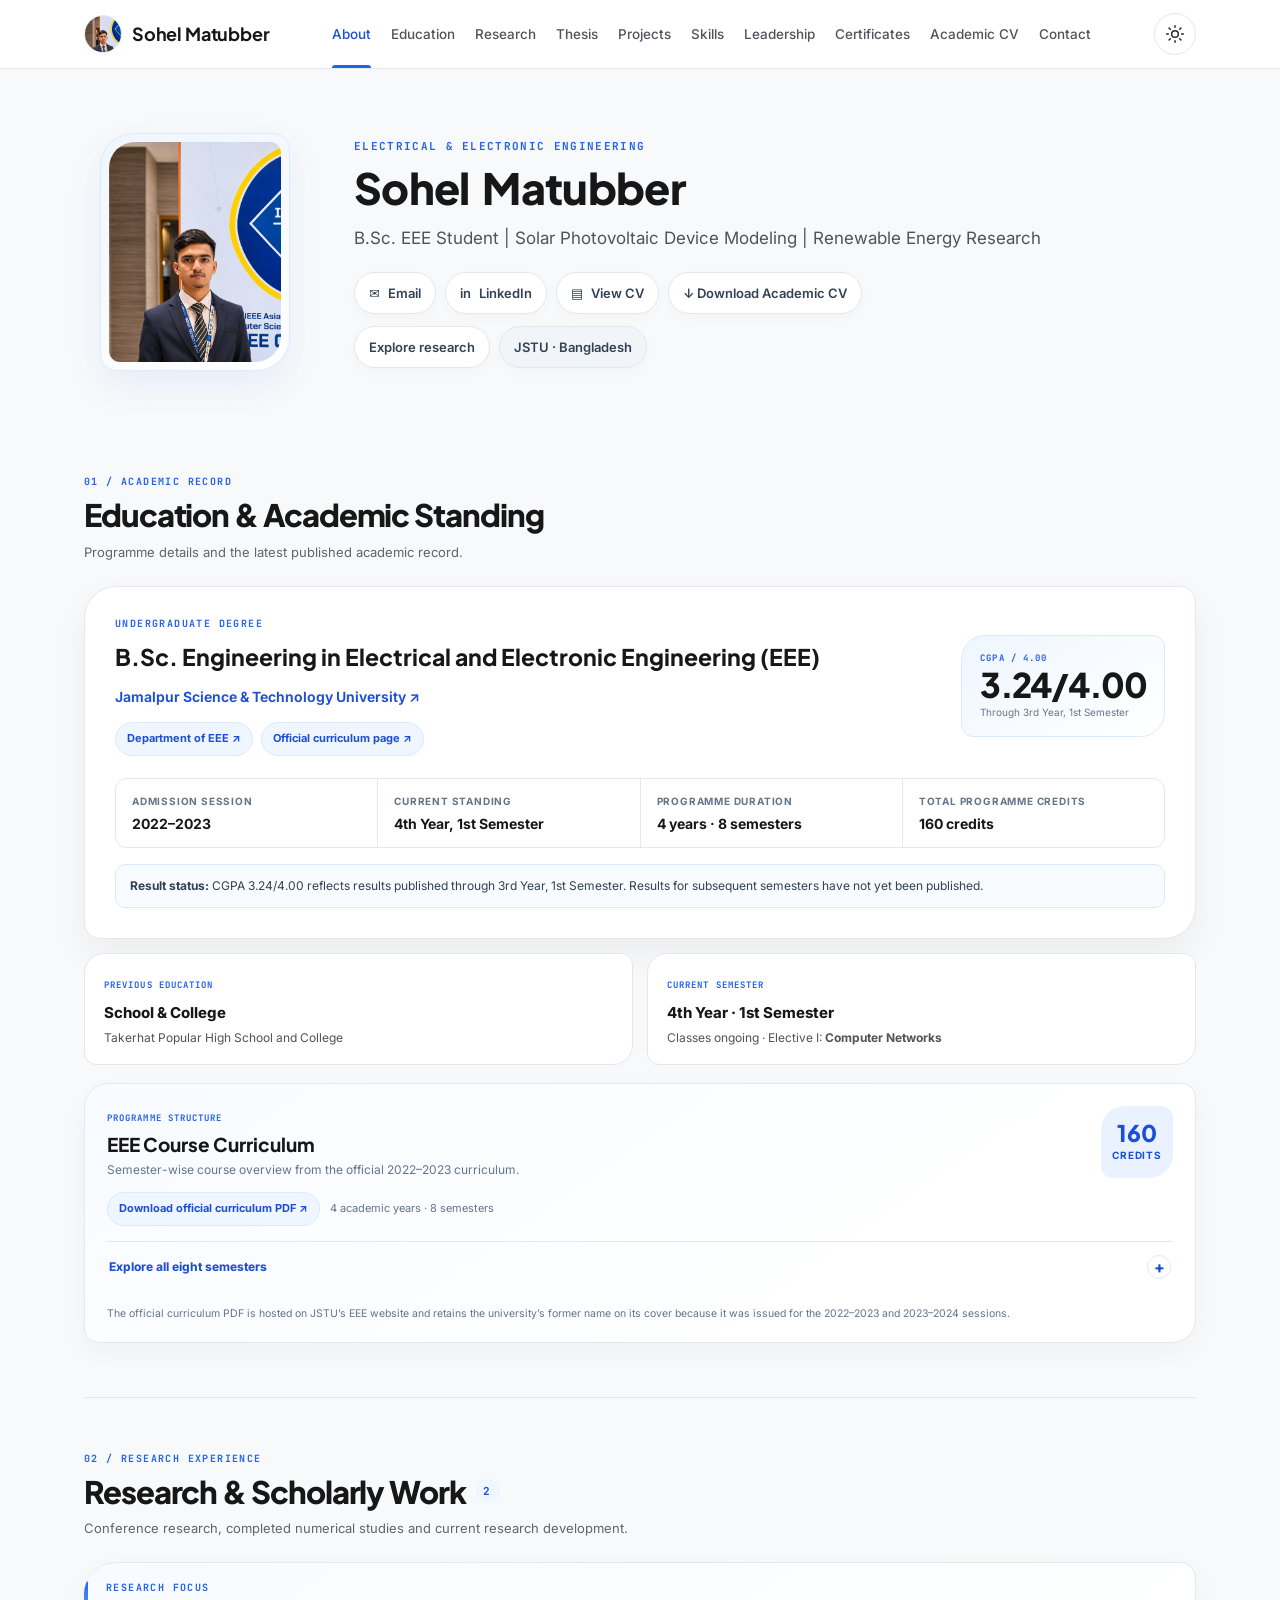
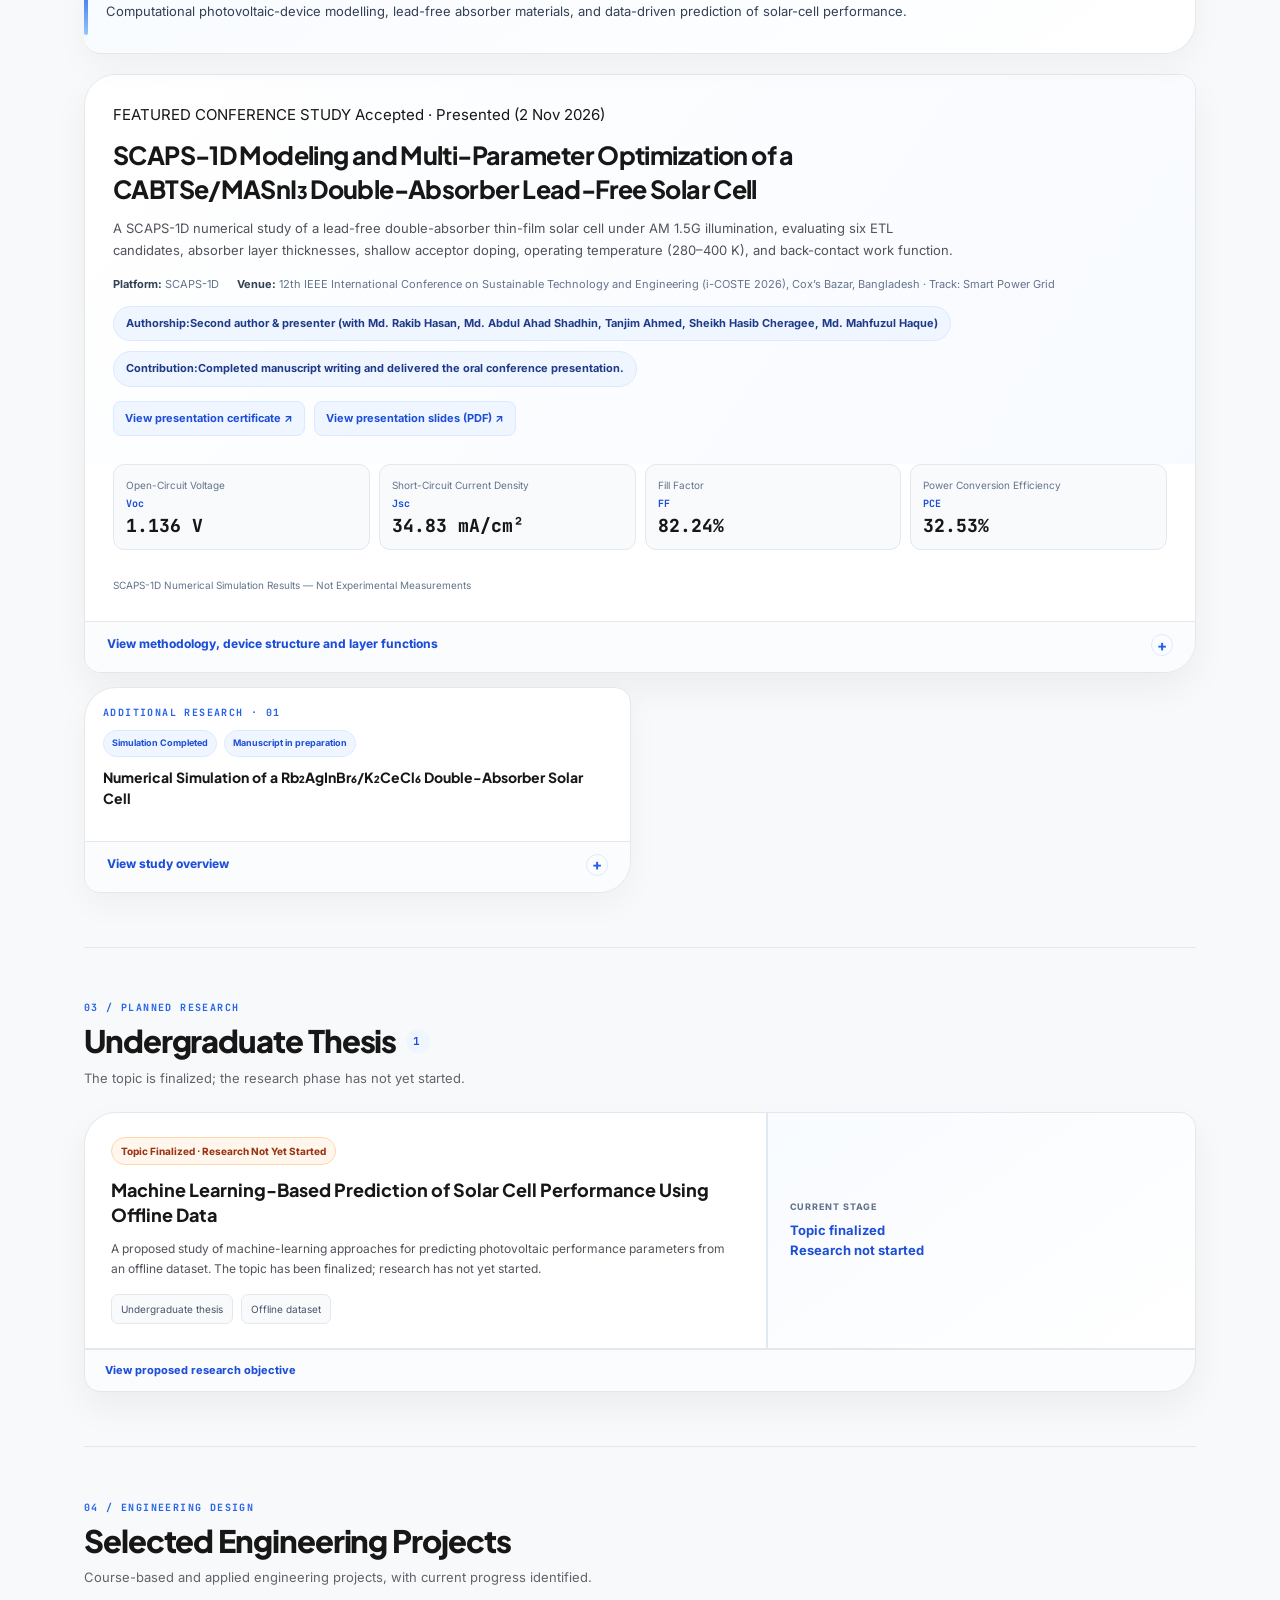
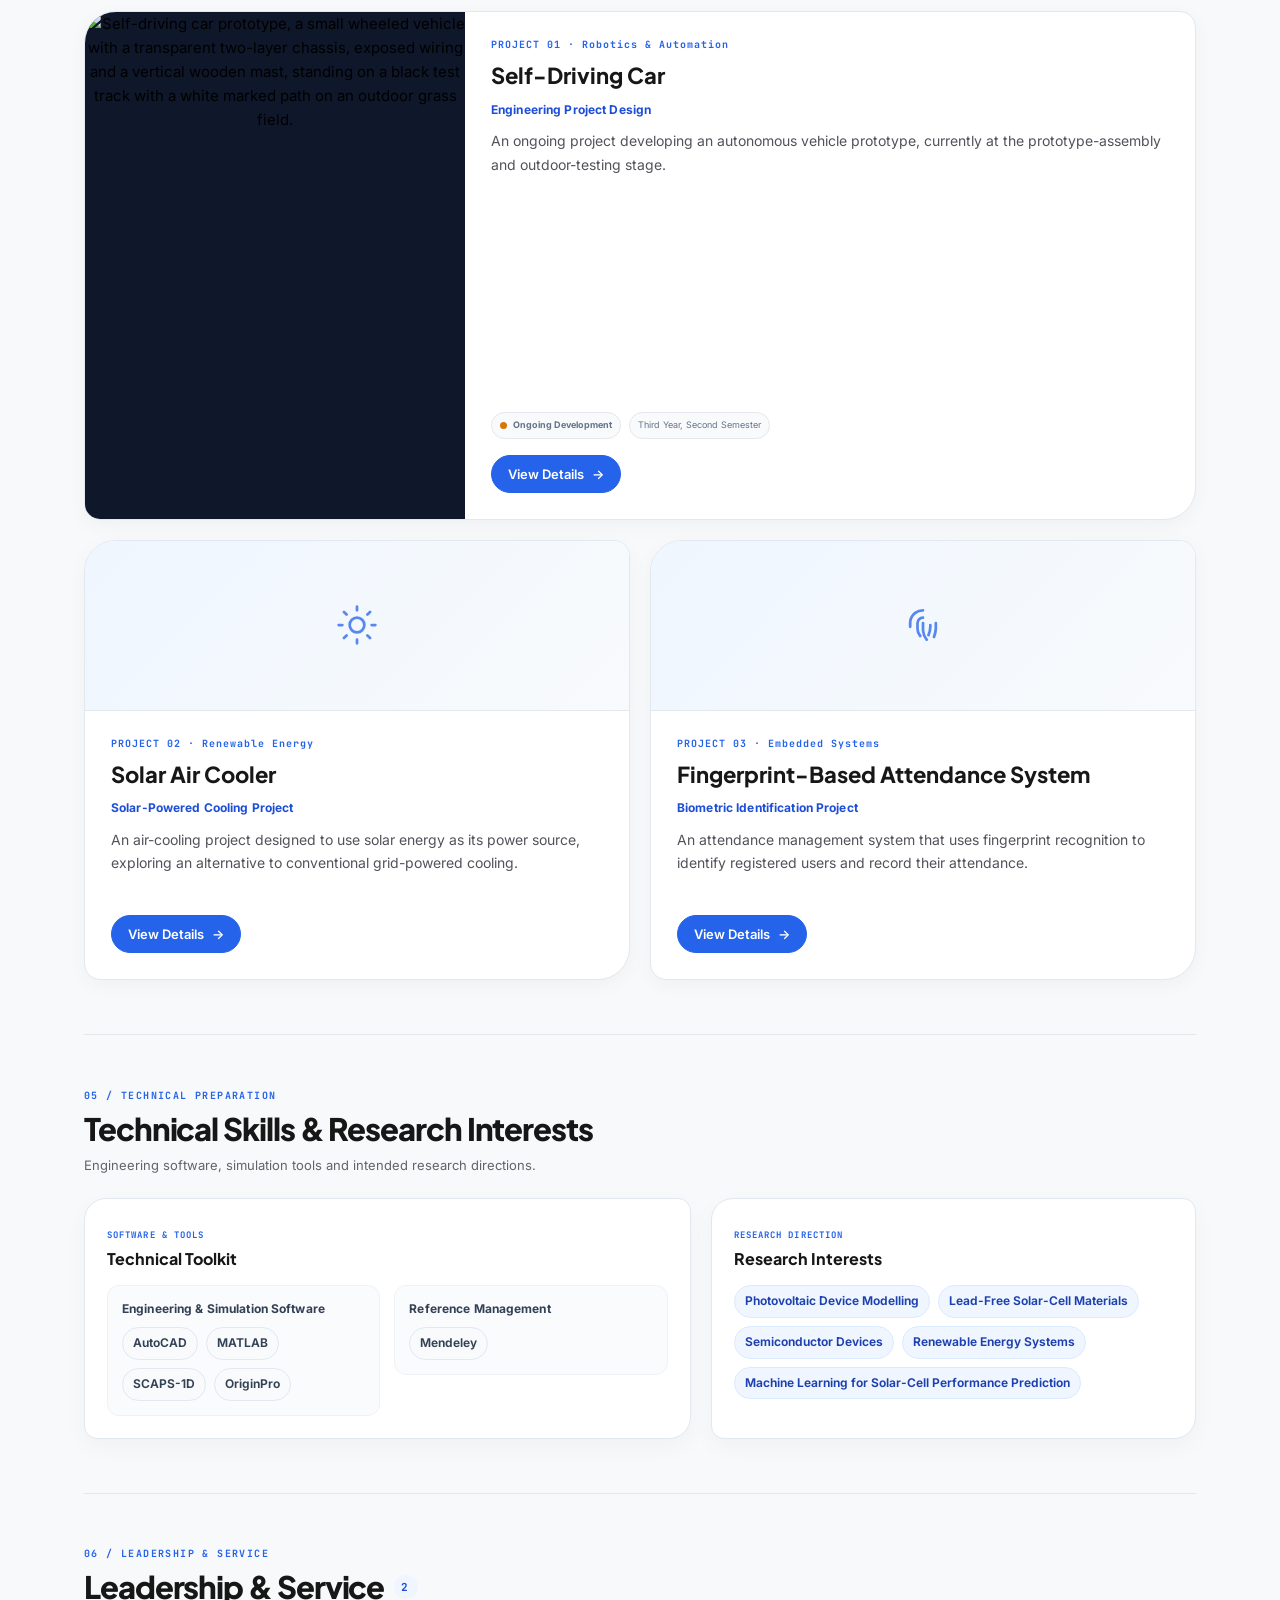
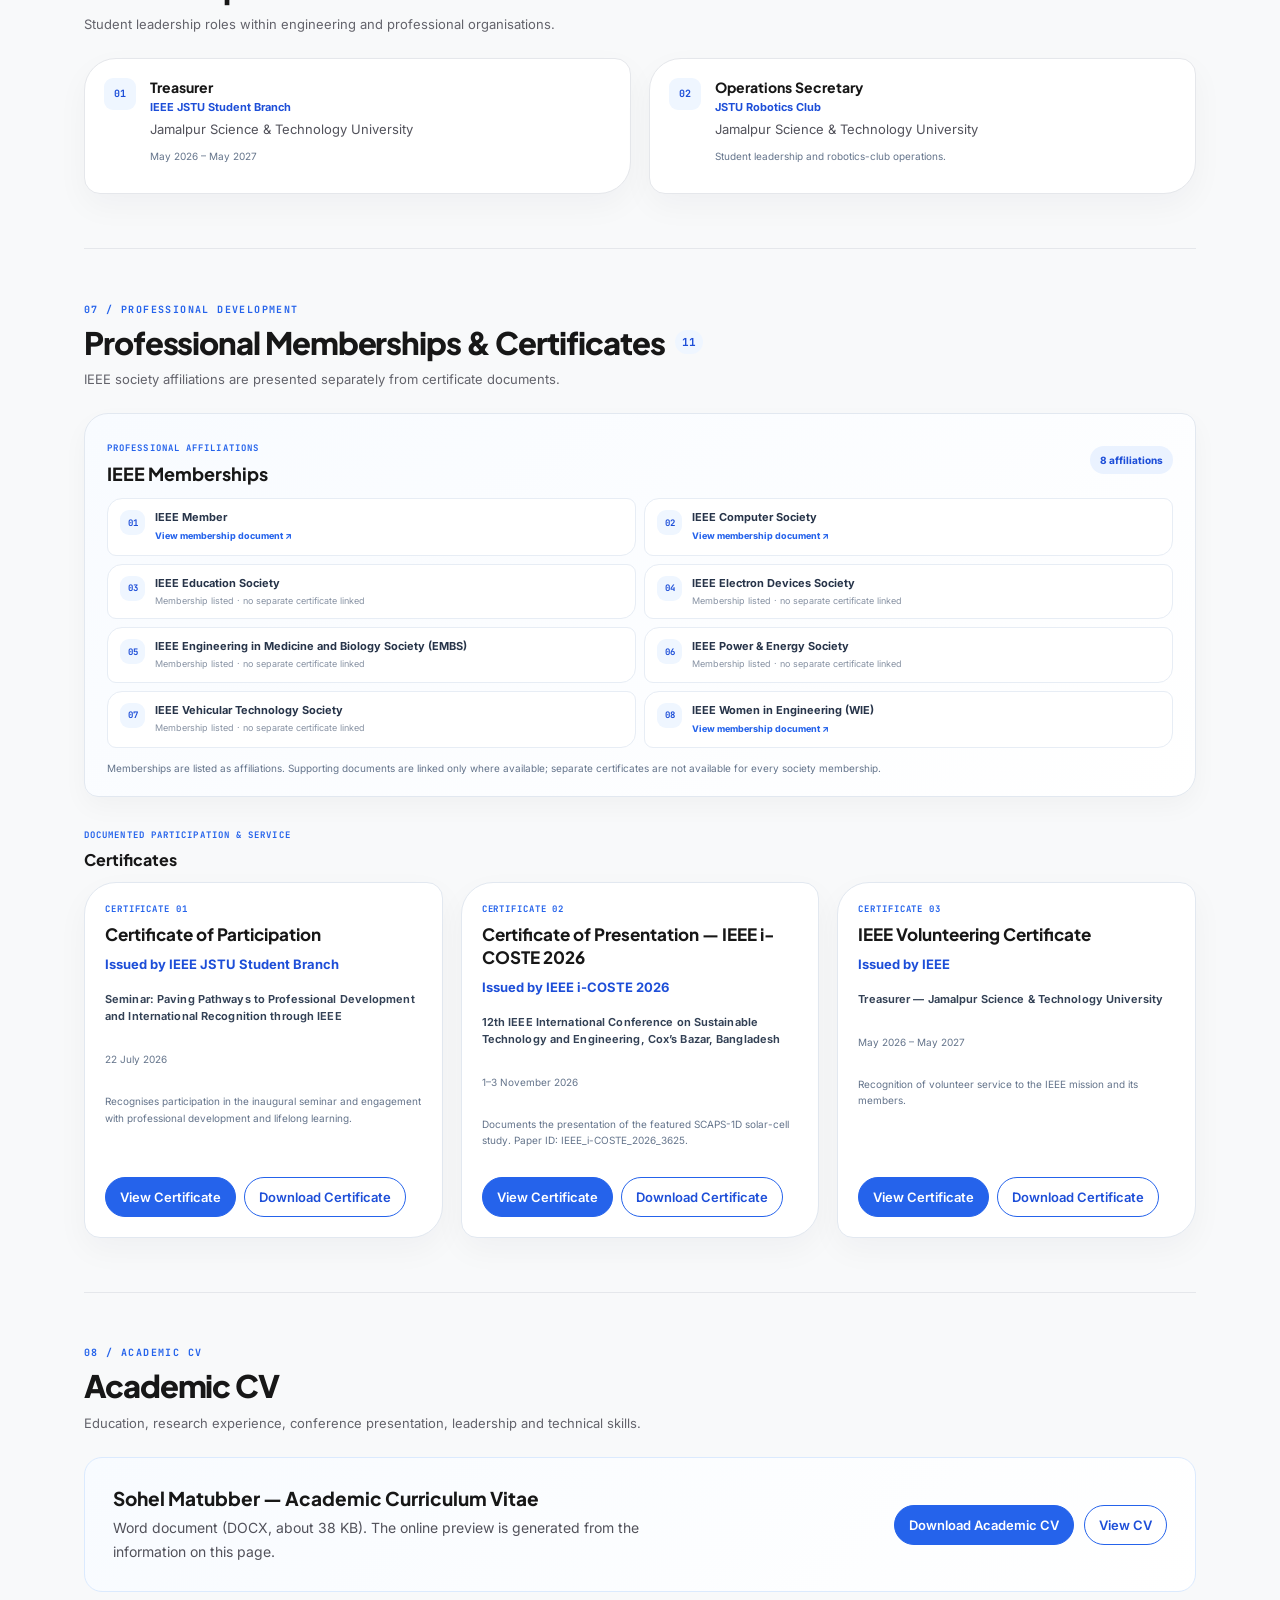
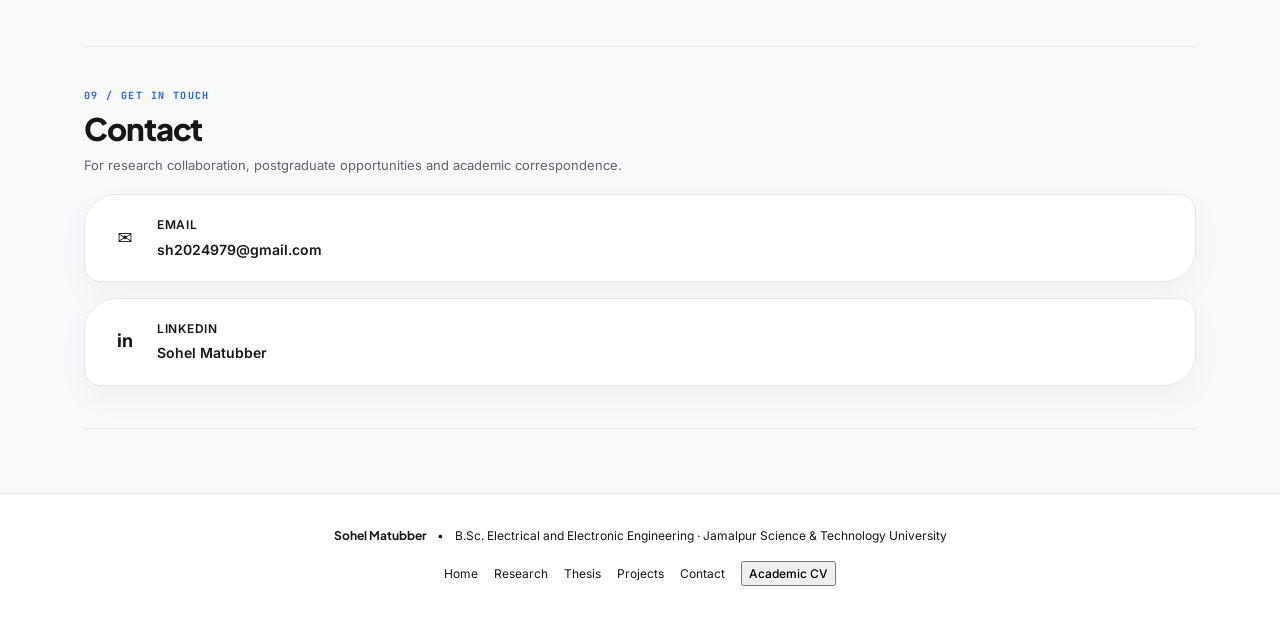
==== commit b464bca7: "Add files via upload" ====
--- a/index.html
+++ b/index.html
@@ -1163,6 +1163,26 @@
 :root[data-theme="dark"] #competencies .compact-skill-label{color:#E2E8F0}
 :root[data-theme="dark"] .cert-btn-secondary,:root[data-theme="dark"] .cv-btn-secondary{background:transparent;color:#93C5FD;border-color:#60A5FA}
 #hero-full-name{letter-spacing:-.015em;word-spacing:.12em}
+.result-note{padding:11px 14px;border:1px solid #DBEAFE;border-radius:10px;background:#F8FBFF;color:#334155;font-size:12px;line-height:1.6}
+.detail-panel{display:grid;grid-template-rows:0fr;transition:grid-template-rows .25s ease}
+.detail-panel.expanded{grid-template-rows:1fr}
+.detail-clip{overflow:hidden}
+.reveal-item{transition:opacity .4s ease,transform .4s ease}
+.reveal-pending{opacity:0;transform:translateY(12px)}
+:root[data-theme="dark"] .result-note{background:#0F172A;border-color:#1E3A8A;color:#CBD5E1}
+:root[data-theme="dark"] .education-facts{background:#334155;border-color:#334155}
+@media print{
+  @page{size:A4;margin:14mm 16mm}
+  body{background:#fff!important;color:#111!important}
+  body > header,body > main,body > footer,#cv-modal,#project-modal,.skip-link{display:none!important}
+  #printable-cv-sheet{display:block!important;position:static!important;width:100%!important;color:#111!important;font-size:11pt;line-height:1.45}
+  #printable-cv-sheet section{margin-top:12pt;page-break-inside:auto}
+  #printable-cv-sheet .cv-avoid-break{break-inside:avoid;page-break-inside:avoid}
+  #printable-cv-sheet h1{font-size:20pt;margin:0 0 4pt}
+  #printable-cv-sheet h2{font-size:10pt;color:#1D4ED8!important;border-bottom:1pt solid #CBD5E1;padding-bottom:2pt;margin:0 0 6pt}
+  #printable-cv-sheet h3{font-size:11pt;margin:0 0 2pt}
+  #printable-cv-sheet p{margin:0 0 2pt}
+}
 </style>
 </head>
 <body class="bg-[#F8F9FA] text-[#171717] selection:bg-blue-100 selection:text-blue-900">
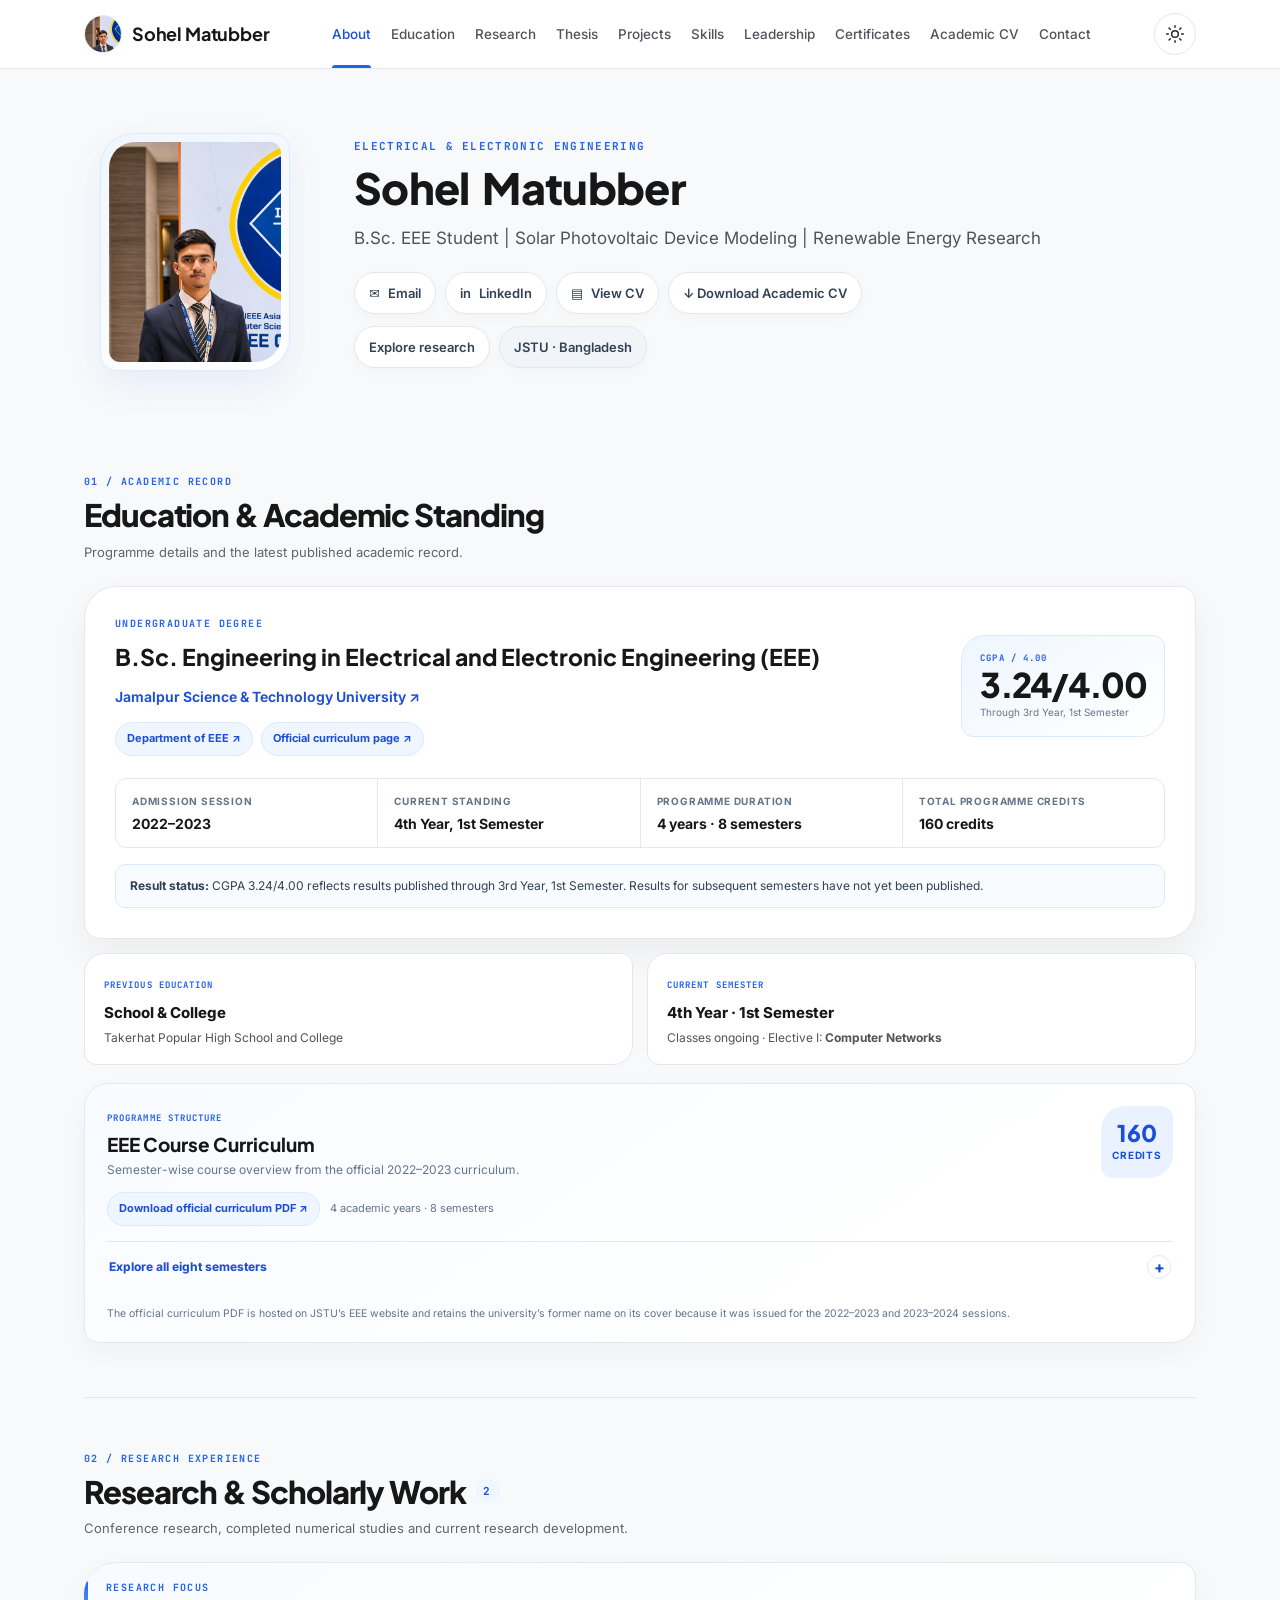
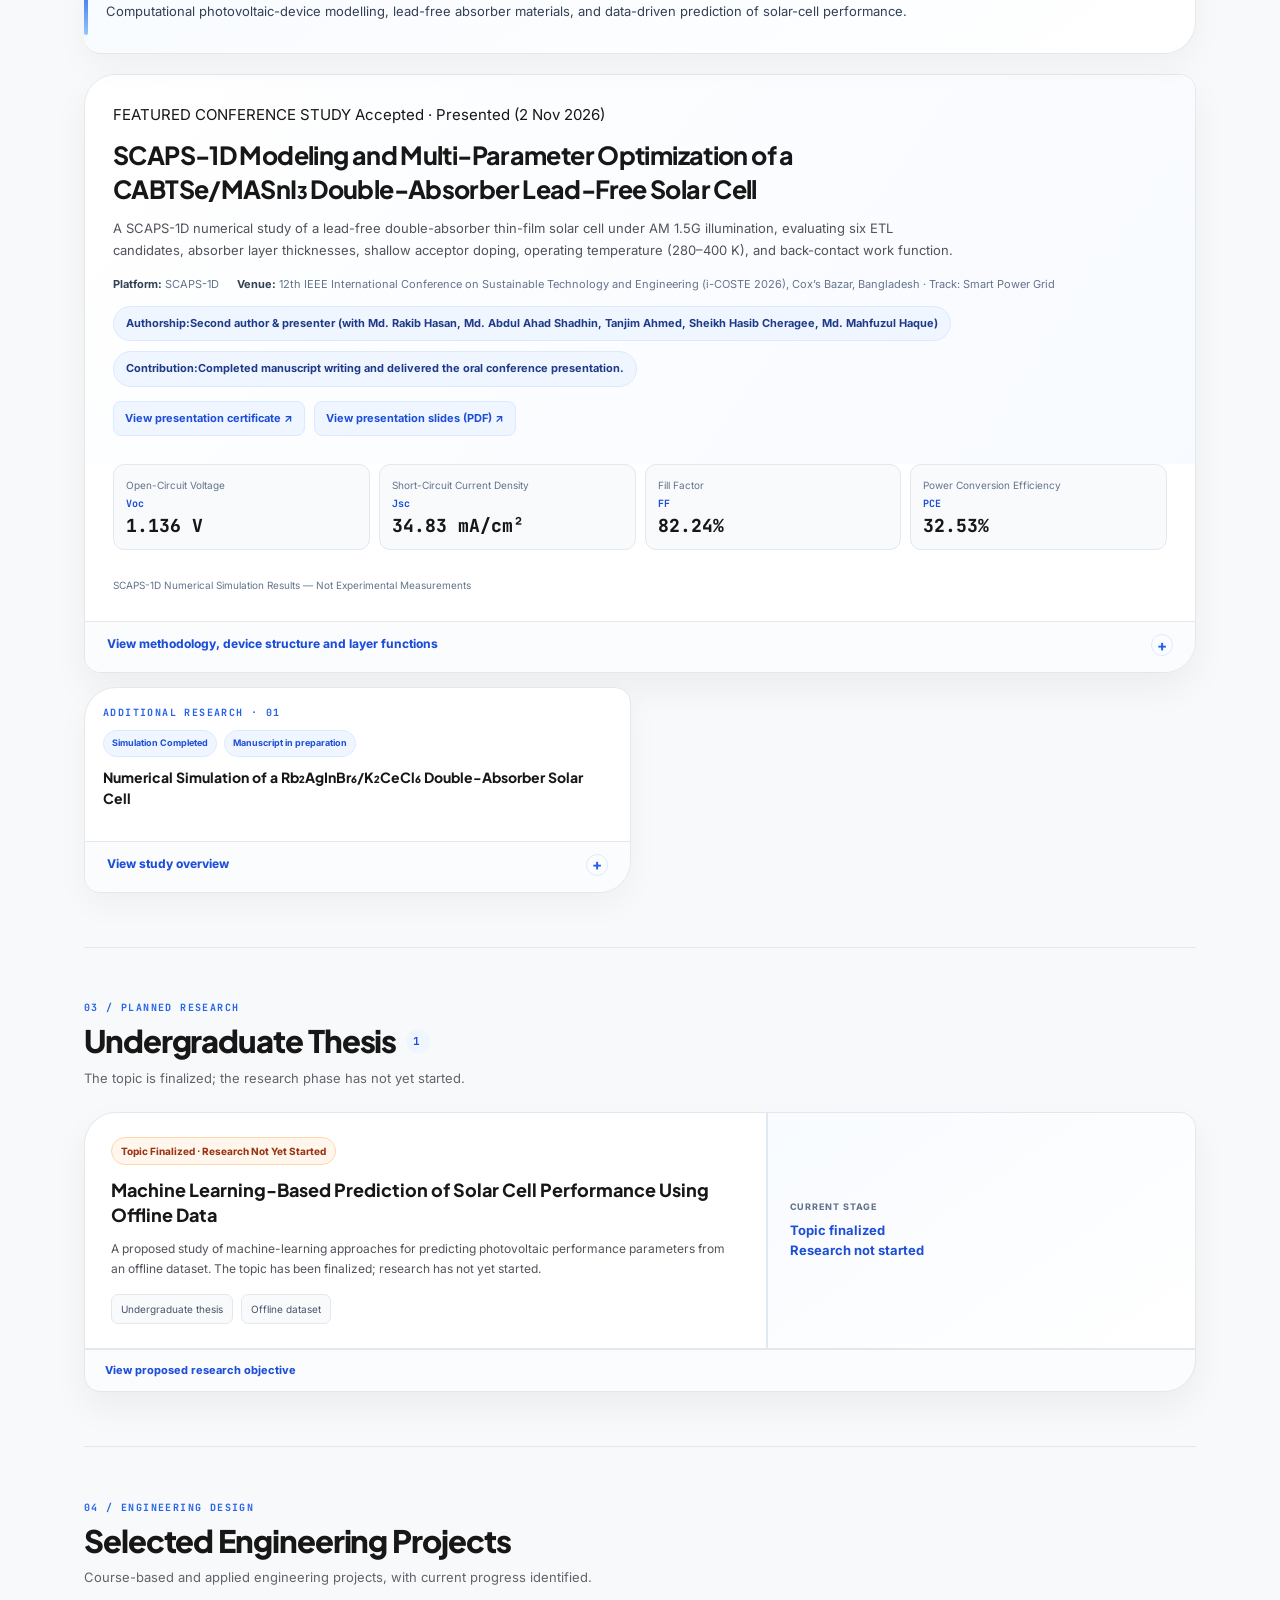
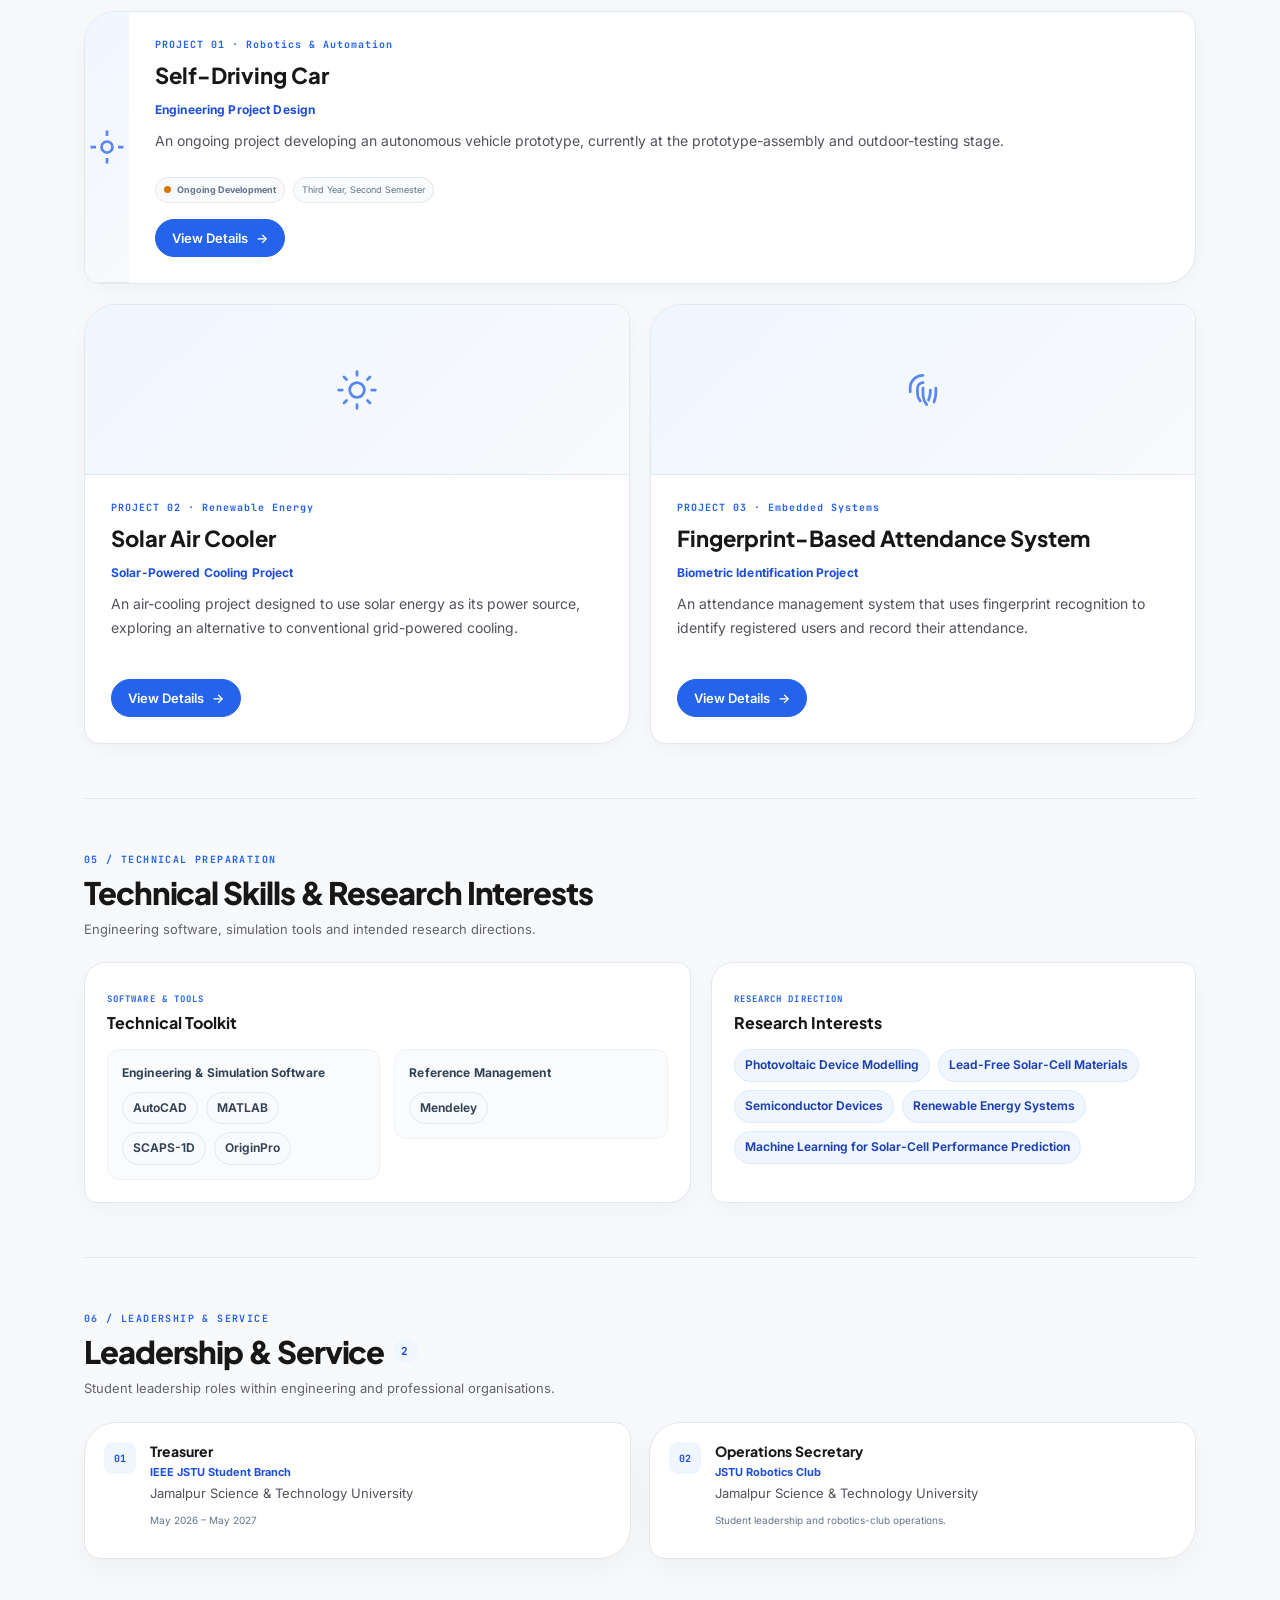
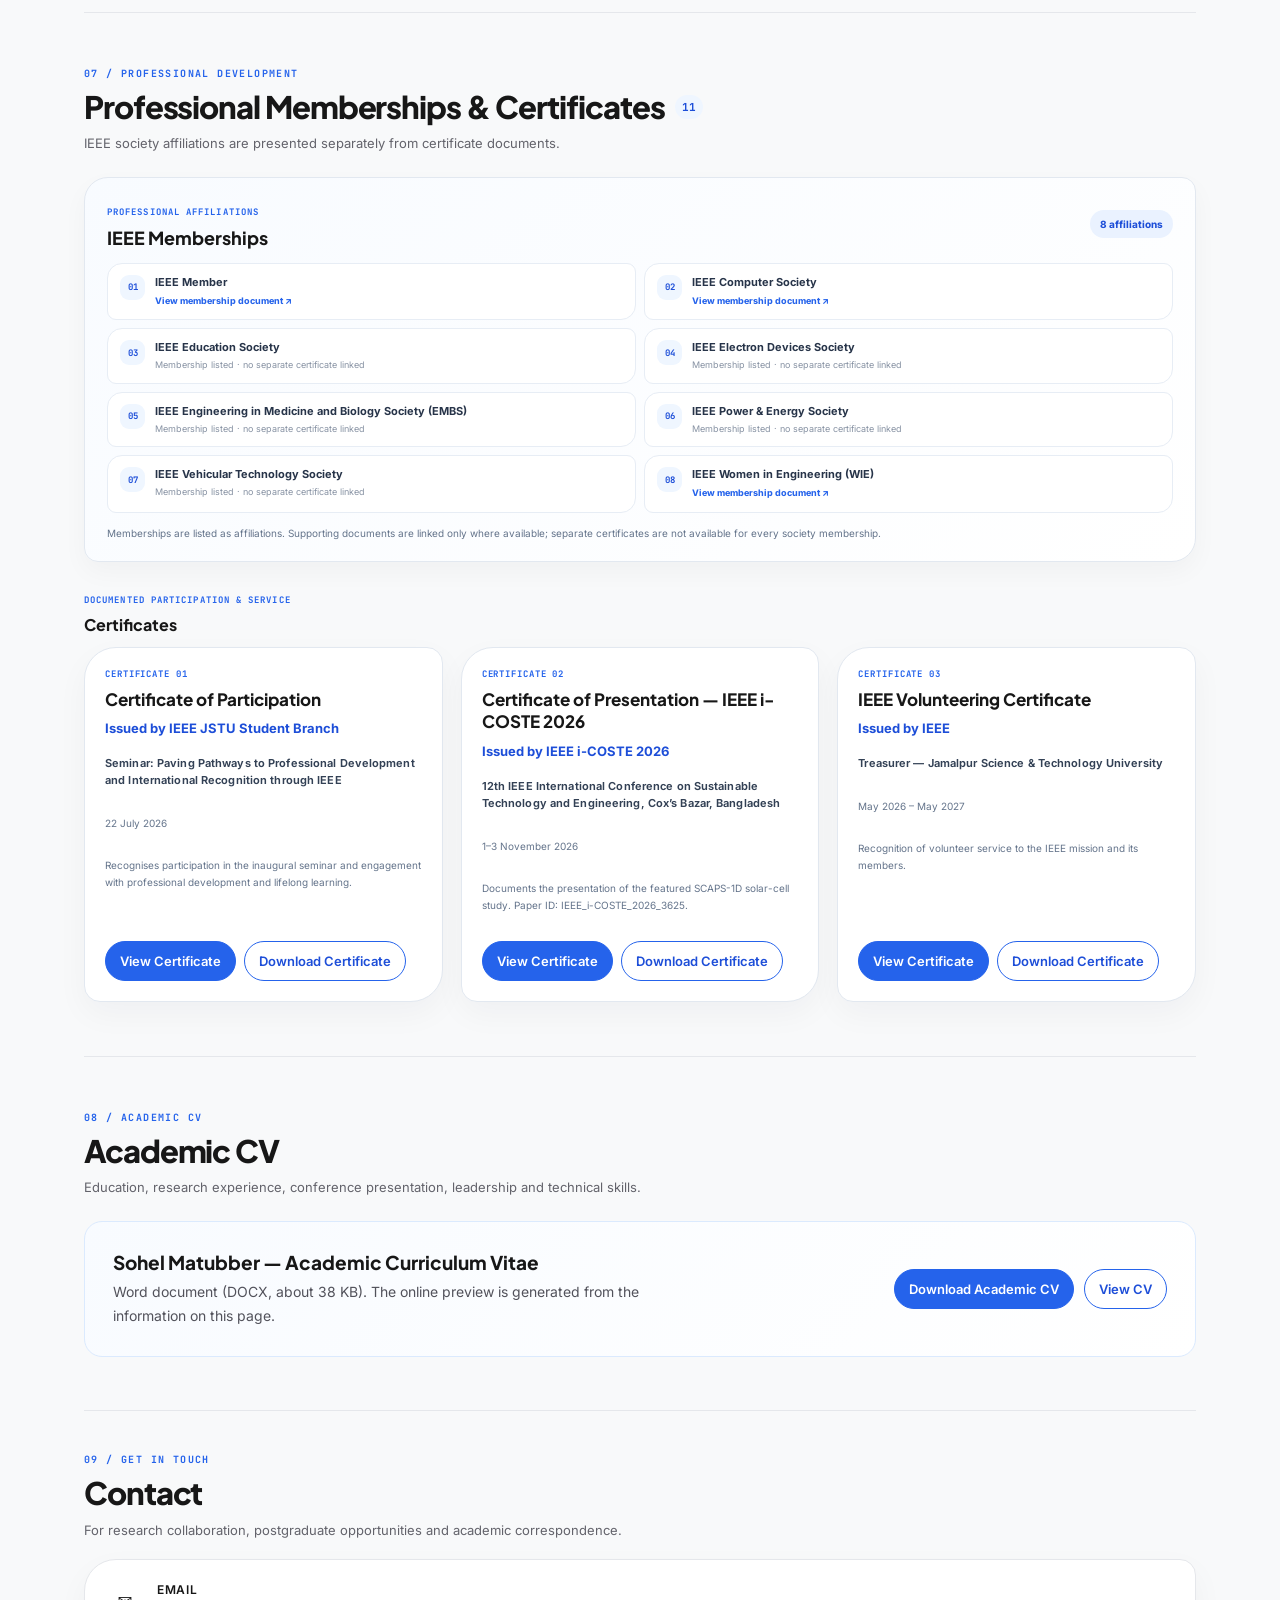
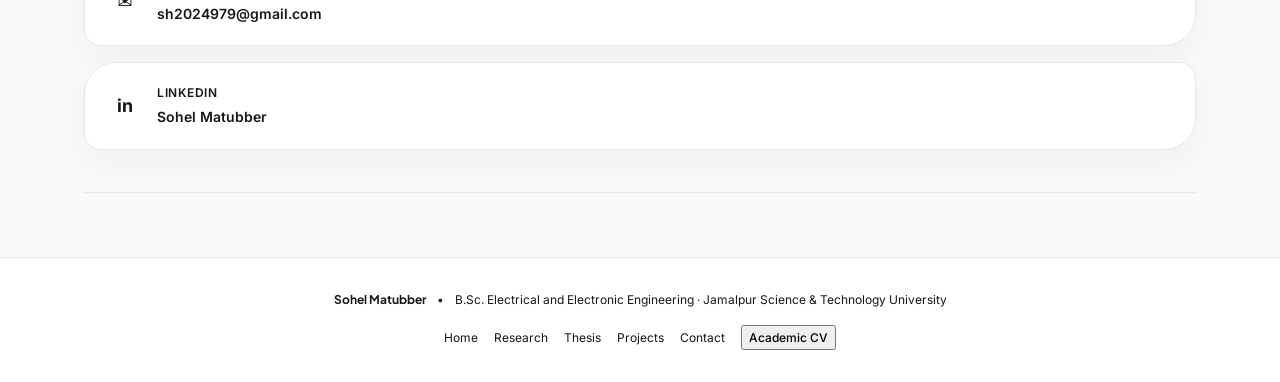
==== commit b61978cf: "Add files via upload" ====
--- a/index.html
+++ b/index.html
@@ -1182,6 +1182,16 @@
   #printable-cv-sheet h2{font-size:10pt;color:#1D4ED8!important;border-bottom:1pt solid #CBD5E1;padding-bottom:2pt;margin:0 0 6pt}
   #printable-cv-sheet h3{font-size:11pt;margin:0 0 2pt}
   #printable-cv-sheet p{margin:0 0 2pt}
+}
+</style>
+<style id="nav-hover-effects">
+/* Header nav hover: smooth underline + 2px text lift (desktop pointer devices only; colours/typography untouched) */
+@media (min-width:1100px) and (hover:hover) and (pointer:fine){
+  #site-header .portfolio-nav-link{transition:color 250ms ease}
+  #site-header .portfolio-nav-link > span{display:inline-block;transition:transform 250ms ease}
+  #site-header .portfolio-nav-link:hover > span,
+  #site-header .portfolio-nav-link:focus-visible > span{transform:translateY(-2px)}
+  #site-header .portfolio-nav-link::after{transition:transform 250ms ease}
 }
 </style>
 </head>
@@ -1668,14 +1678,7 @@
           testing: "Outdoor testing is carried out on a manually prepared track: a black surface with a white marked path.",
           outcomes: "The project is under development. No completed testing or full autonomous navigation is claimed at this stage.",
           // TODO(owner): problem statement, design/implementation, components, individual contribution, measured results.
-          images: [
-            {src:"assets/projects/self-driving-car/self-driving-car-outdoor-test-01.jpg", thumb:"assets/projects/self-driving-car/self-driving-car-outdoor-test-01-thumb.jpg", w:1050, h:1400,
-             alt:"Self-driving car prototype, a small wheeled vehicle with a transparent two-layer chassis, exposed wiring and a vertical wooden mast, standing on a black test track with a white marked path on an outdoor grass field.",
-             caption:"Prototype during outdoor testing on a manually prepared track."},
-            {src:"assets/projects/self-driving-car/self-driving-car-outdoor-test-02.jpg", thumb:"assets/projects/self-driving-car/self-driving-car-outdoor-test-02-thumb.jpg", w:1050, h:1400,
-             alt:"Wider view of the same prototype at the start of the black test track, where the white marked path runs ahead and curves near the far end of the track.",
-             caption:"Additional testing view showing the full track layout."}
-          ],
+          images: [], // Photos removed from the repo; add entries here ({src, thumb, w, h, alt, caption}) after re-uploading them.
           githubUrl: "", demoUrl: "", reportUrl: ""
         },
         {
